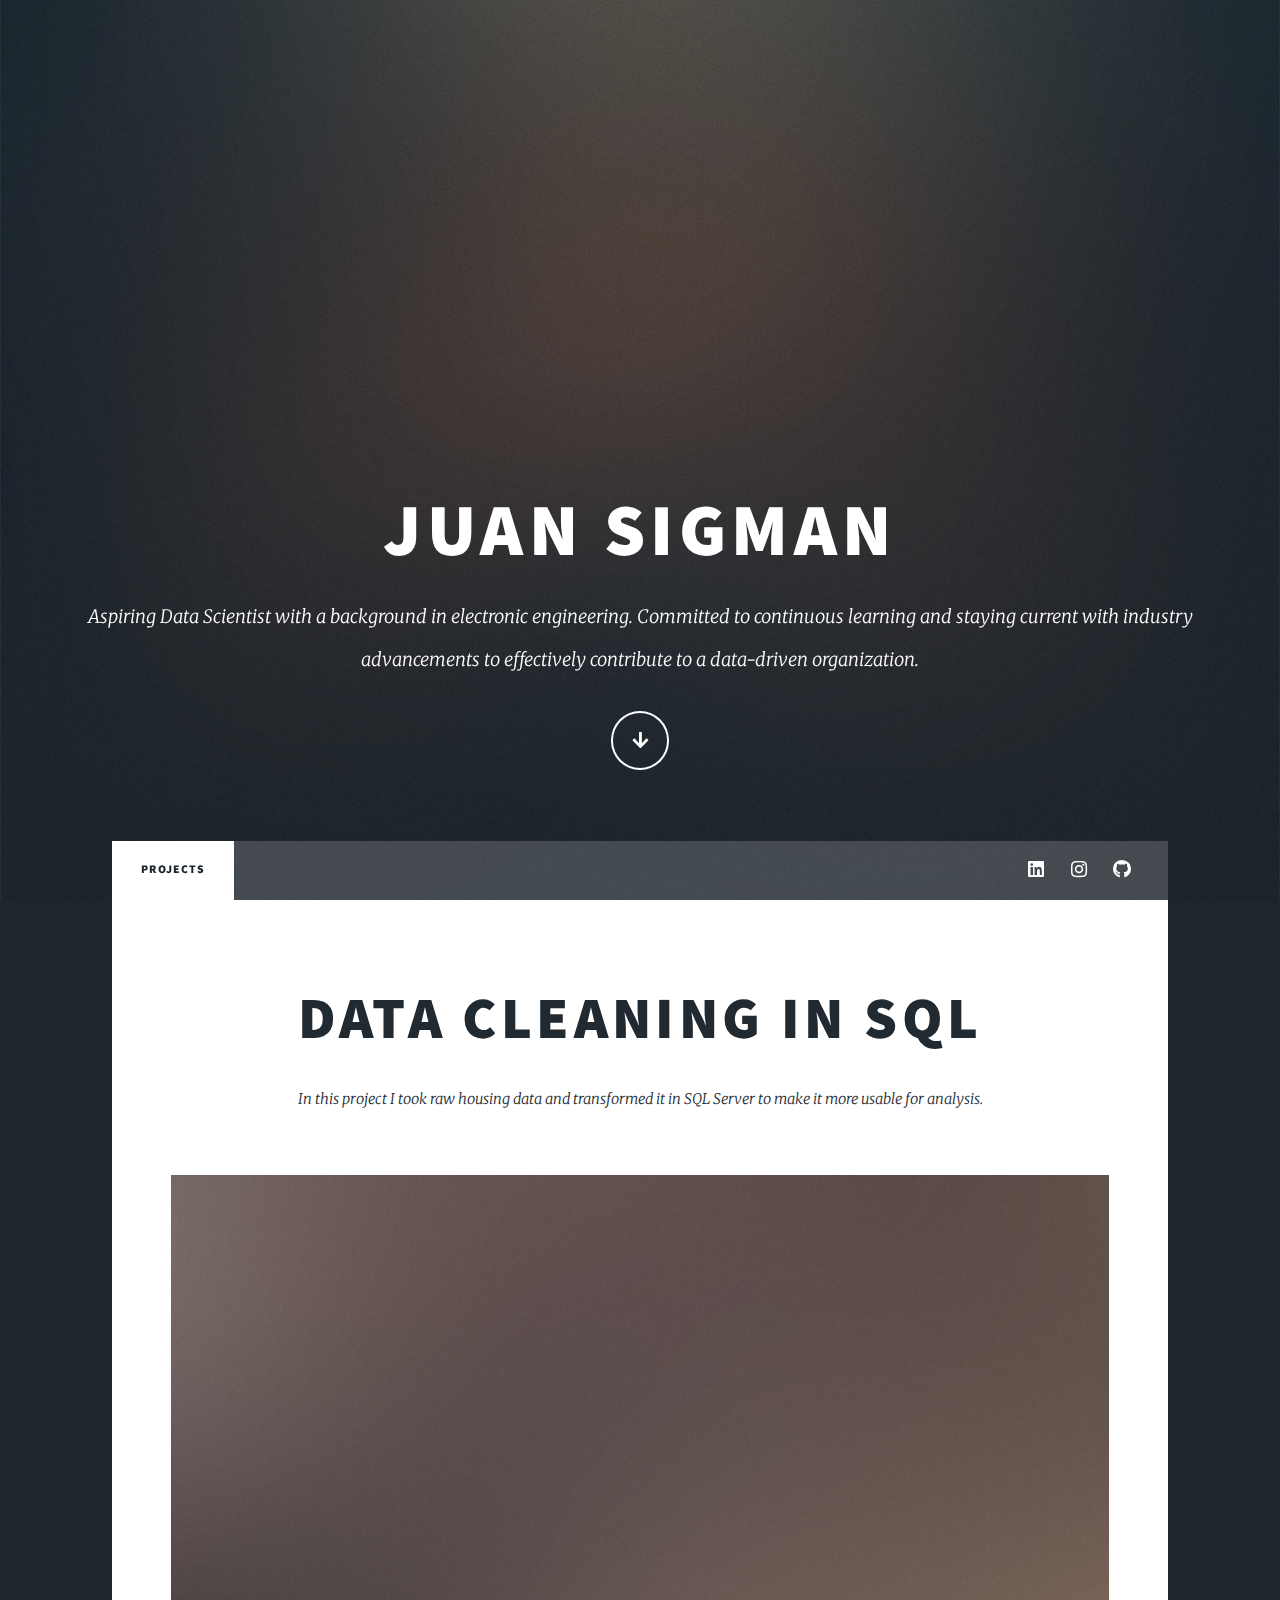
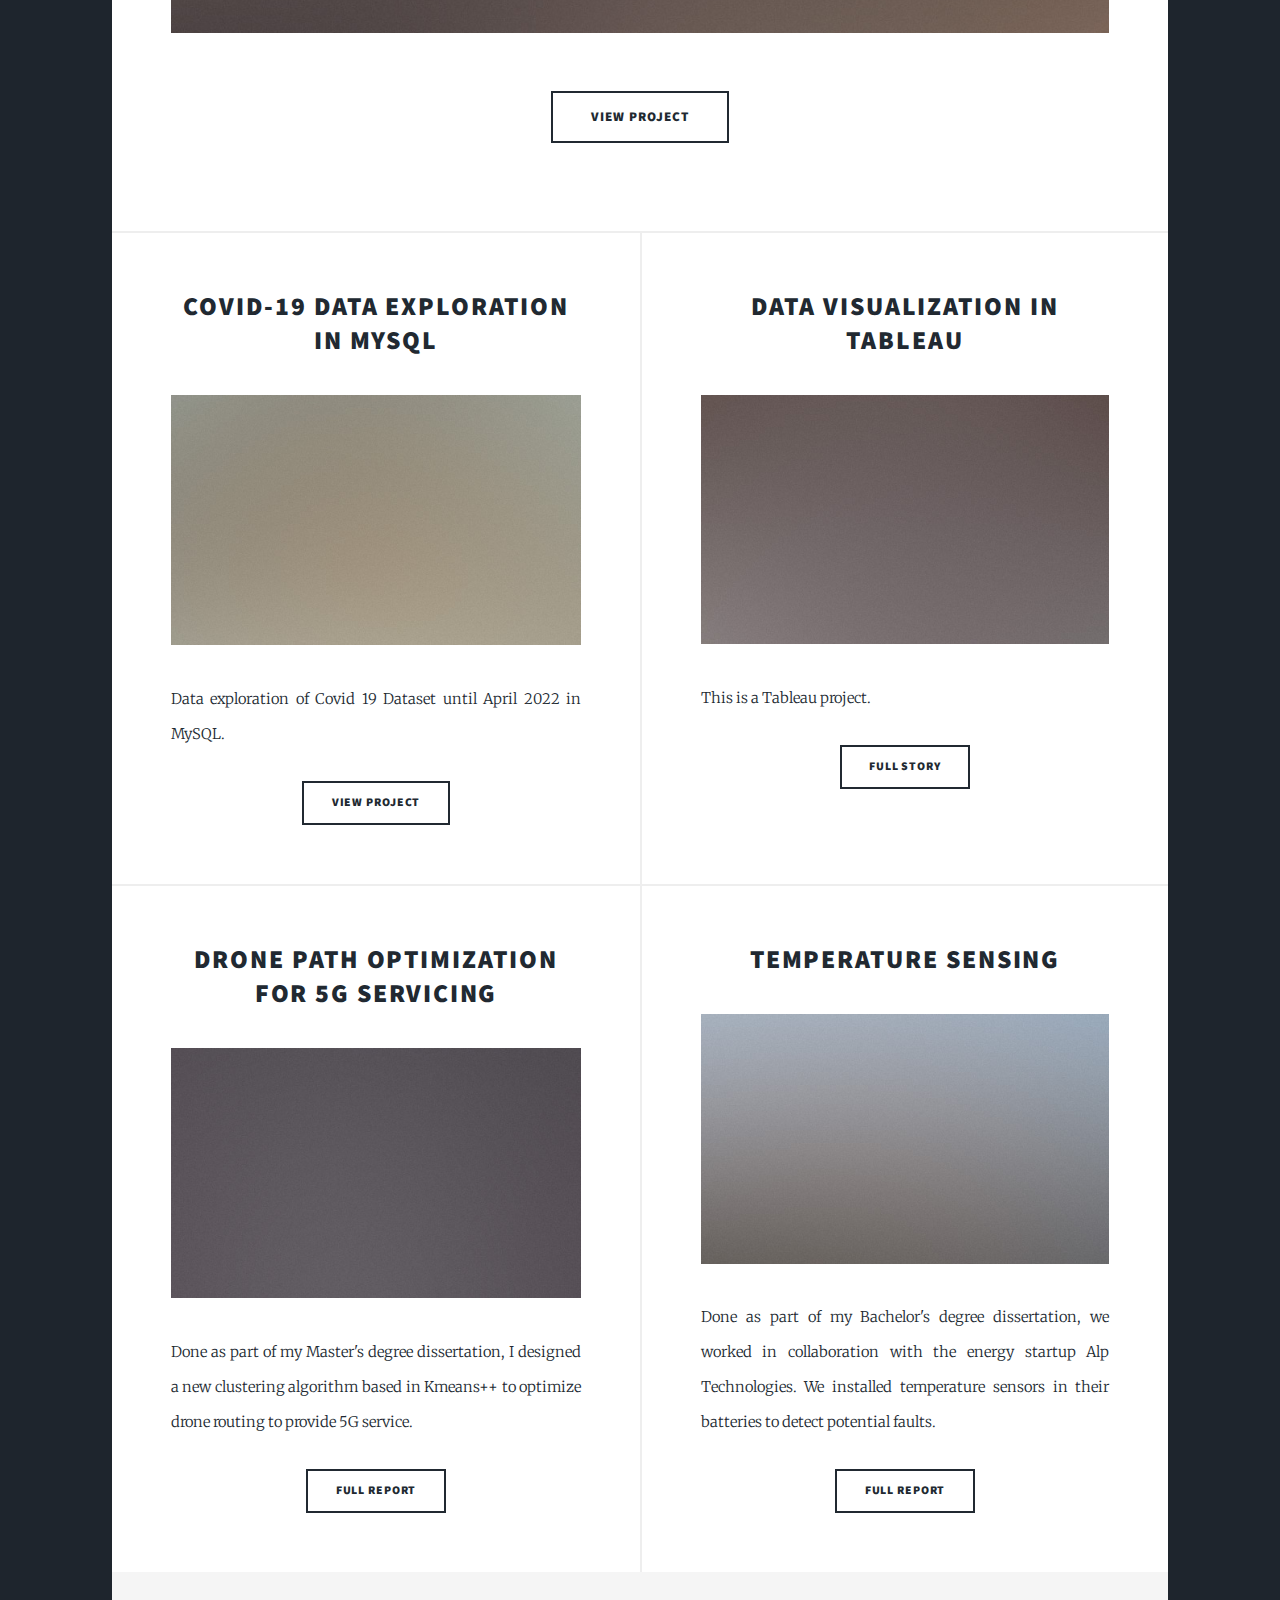
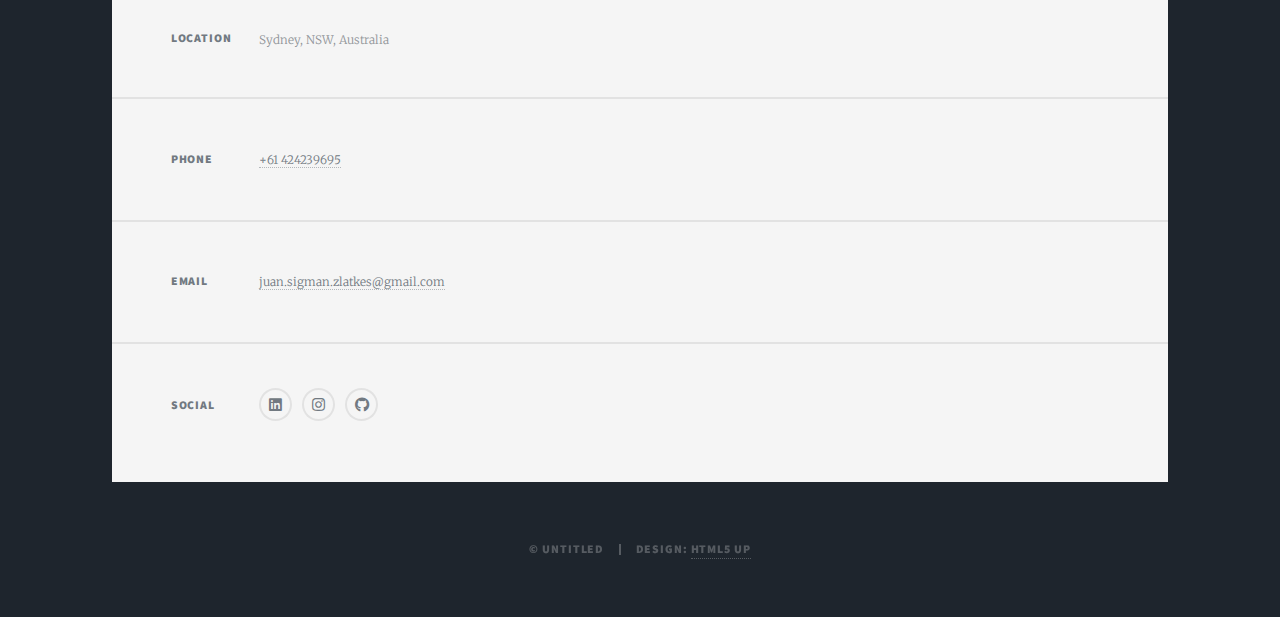
==== index.html @ 65cf32a6 "Update index.html" ====
<!DOCTYPE HTML>
<!--
	Massively by HTML5 UP
	html5up.net | @ajlkn
	Free for personal and commercial use under the CCA 3.0 license (html5up.net/license)
-->
<html>
	<head>
		<title>Juan Sigman</title>
		<meta charset="utf-8" />
		<meta name="viewport" content="width=device-width, initial-scale=1, user-scalable=no" />
		<link rel="stylesheet" href="assets/css/main.css" />
		<noscript><link rel="stylesheet" href="assets/css/noscript.css" /></noscript>
	</head>
	<body class="is-preload">

		<!-- Wrapper -->
			<div id="wrapper" class="fade-in">

				<!-- Intro -->
					<div id="intro">
						<h1>Juan Sigman</h1>
						<p>Aspiring Data Scientist with a background in electronic engineering. 
							Committed to continuous learning and staying current with industry advancements to 
							effectively contribute to a data-driven organization.</p>
						<ul class="actions">
							<li><a href="#header" class="button icon solid solo fa-arrow-down scrolly">Continue</a></li>
						</ul>
					</div>

				<!-- Header -->
					<header id="header">
						<a href="index.html" class="logo">Juan Sigman</a>
					</header>

				<!-- Nav -->
					<nav id="nav">
						<ul class="links">
							<li class="active"><a href="index.html">Projects</a></li>
							<!--
							<li><a href="generic.html">About me</a></li>
							<li><a href="elements.html">Elements Reference</a></li>
							-->
							
						</ul>
						<ul class="icons">
							<li><a href="www.linkedin.com/in/juan-sigman-zlatkes-ab9597206" target=”_blank” class="icon brands fa-linkedin"><span class="label">LinkedIn</span></a></li>
							<li><a href="#" target=”_blank” class="icon brands fa-instagram"><span class="label">Instagram</span></a></li>
							<li><a href="https://github.com/DrJuanchi" target=”_blank” class="icon brands fa-github"><span class="label">GitHub</span></a></li>
						</ul>
					</nav>

				<!-- Main -->
					<div id="main">

						<!-- Featured Post -->
							<article class="post featured">
								<header class="major">
									<h2><a href="#">DATA CLEANING IN SQL</a></h2>
									<p>In this project I took raw housing data and transformed it
										in SQL Server to make it more usable for analysis.</p>
								</header>
								<a href="#" class="image main"><img src="images/pic01.jpg" alt="" /></a>
								<ul class="actions special">
									<li><a href="#" target=”_blank” class="button large">View Project</a></li>
								</ul>
							</article>

						<!-- Posts -->
							<section class="posts">
								<article>
									<header>
										<h2><a href="#">COVID-19 DATA EXPLORATION IN MYSQL</a></h2>
									</header>
									<a href="" class="image fit"><img src="images/pic02.jpg" alt="" /></a>
									<p>Data exploration of Covid 19 Dataset until April 2022 in MySQL.</p>
									<ul class="actions special">
										<li><a href="https://github.com/DrJuanchi/CovidExploration" target=”_blank” class="button">View Project</a></li>
									</ul>
								</article>
								<article>
									<header>
										<h2><a href="#">DATA VISUALIZATION IN TABLEAU</a></h2>
									</header>
									<a href="#" class="image fit"><img src="images/pic03.jpg" alt="" /></a>
									<p>This is a Tableau project.</p>
									<ul class="actions special">
										<li><a href="#" target=”_blank” class="button">Full Story</a></li>
									</ul>
								</article>
								<article>
									<header>
										<h2><a href="#">Drone path optimization for 5G servicing</a></h2>
									</header>
									<a href="#" class="image fit"><img src="images/pic04.jpg" alt="" /></a>
									<p>Done as part of my Master's degree dissertation, I designed a new clustering algorithm based in Kmeans++ to optimize drone routing to provide 5G service.</p>
									<ul class="actions special">
										<li><a href="images/7CCE4EEP_1903592_FinalReport.pdf" target=”_blank” class="button">Full Report</a></li>
									</ul>
								</article>
								<article>
									<header>
										<h2><a href="#">Temperature sensing<br /></a></h2>
									</header>
									<a href="#" class="image fit"><img src="images/pic05.jpg" alt="" /></a>
									<p>Done as part of my Bachelor's degree dissertation, we worked in collaboration with the energy startup Alp Technologies. We installed temperature sensors in their batteries to detect potential faults.</p>
									<ul class="actions special">
										<li><a href="images/6CCE3EGP_Technical_Report.pdf" target=”_blank” class="button">Full Report</a></li>
									</ul>
								</article>
					</div>

				<!-- Footer -->
					<footer id="footer">
						<section class="split contact">
							<section class="alt">
								<h3>Location</h3>
								<p>Sydney, NSW, Australia</p>
							</section>
							<section>
								<h3>Phone</h3>
								<p><a href="#">+61 424239695</a></p>
							</section>
							<section>
								<h3>Email</h3>
								<p><a href="#">juan.sigman.zlatkes@gmail.com</a></p>
							</section>
							<section>
								<h3>Social</h3>
								<ul class="icons alt">
									<li><a href="www.linkedin.com/in/juan-sigman-zlatkes-ab9597206" target=”_blank” class="icon brands alt fa-linkedin"><span class="label">LinkedIn</span></a></li>
									<li><a href="#" target=”_blank” class="icon brands alt fa-instagram"><span class="label">Instagram</span></a></li>
									<li><a href="https://github.com/DrJuanchi" target=”_blank” class="icon brands alt fa-github"><span class="label">GitHub</span></a></li>
								</ul>
							</section>
						</section>
					</footer>

				<!-- Copyright -->
					<div id="copyright">
						<ul><li>&copy; Untitled</li><li>Design: <a href="https://html5up.net">HTML5 UP</a></li></ul>
					</div>

			</div>

		<!-- Scripts -->
			<script src="assets/js/jquery.min.js"></script>
			<script src="assets/js/jquery.scrollex.min.js"></script>
			<script src="assets/js/jquery.scrolly.min.js"></script>
			<script src="assets/js/browser.min.js"></script>
			<script src="assets/js/breakpoints.min.js"></script>
			<script src="assets/js/util.js"></script>
			<script src="assets/js/main.js"></script>

	</body>
</html>
---- assets/css/main.css ----
@import url(fontawesome-all.min.css);
@import url("https://fonts.googleapis.com/css?family=Merriweather:300,700,300italic,700italic|Source+Sans+Pro:900");

/*
	Massively by HTML5 UP
	html5up.net | @ajlkn
	Free for personal and commercial use under the CCA 3.0 license (html5up.net/license)
*/

html, body, div, span, applet, object,
iframe, h1, h2, h3, h4, h5, h6, p, blockquote,
pre, a, abbr, acronym, address, big, cite,
code, del, dfn, em, img, ins, kbd, q, s, samp,
small, strike, strong, sub, sup, tt, var, b,
u, i, center, dl, dt, dd, ol, ul, li, fieldset,
form, label, legend, table, caption, tbody,
tfoot, thead, tr, th, td, article, aside,
canvas, details, embed, figure, figcaption,
footer, header, hgroup, menu, nav, output, ruby,
section, summary, time, mark, audio, video {
	margin: 0;
	padding: 0;
	border: 0;
	font-size: 100%;
	font: inherit;
	vertical-align: baseline;}

article, aside, details, figcaption, figure,
footer, header, hgroup, menu, nav, section {
	display: block;}

body {
	line-height: 1;
}

ol, ul {
	list-style: none;
}

blockquote, q {
	quotes: none;
}

	blockquote:before, blockquote:after, q:before, q:after {
		content: '';
		content: none;
	}

table {
	border-collapse: collapse;
	border-spacing: 0;
}

body {
	-webkit-text-size-adjust: none;
}

mark {
	background-color: transparent;
	color: inherit;
}

input::-moz-focus-inner {
	border: 0;
	padding: 0;
}

input, select, textarea {
	-moz-appearance: none;
	-webkit-appearance: none;
	-ms-appearance: none;
	appearance: none;
}

/* Basic */

	@-ms-viewport {
		width: device-width;
	}

	body {
		-ms-overflow-style: scrollbar;
	}

	@media screen and (max-width: 480px) {

		html, body {
			min-width: 320px;
		}

	}

	html {
		box-sizing: border-box;
	}

	*, *:before, *:after {
		box-sizing: inherit;
	}

	body {
		background-color: #1e252d;
	}

		body.is-preload *, body.is-preload *:before, body.is-preload *:after {
			-moz-animation: none !important;
			-webkit-animation: none !important;
			-ms-animation: none !important;
			animation: none !important;
			-moz-transition: none !important;
			-webkit-transition: none !important;
			-ms-transition: none !important;
			transition: none !important;
		}

/* Type */

	html {
		font-size: 16pt;
	}

		@media screen and (max-width: 1680px) {

			html {
				font-size: 12pt;
			}

		}

		@media screen and (max-width: 1280px) {

			html {
				font-size: 11pt;
			}

		}

		@media screen and (max-width: 360px) {

			html {
				font-size: 10pt;
			}

		}

	body {
		color: #212931;
	}

	body, input, select, textarea {
		font-family: "Merriweather", Georgia, serif;
		font-weight: 300;
		font-size: 1rem;
		line-height: 2.375;
	}

	a {
		-moz-transition: color 0.2s ease-in-out, background-color 0.2s ease-in-out, border-color 0.2s ease-in-out, box-shadow 0.2s ease-in-out;
		-webkit-transition: color 0.2s ease-in-out, background-color 0.2s ease-in-out, border-color 0.2s ease-in-out, box-shadow 0.2s ease-in-out;
		-ms-transition: color 0.2s ease-in-out, background-color 0.2s ease-in-out, border-color 0.2s ease-in-out, box-shadow 0.2s ease-in-out;
		transition: color 0.2s ease-in-out, background-color 0.2s ease-in-out, border-color 0.2s ease-in-out, box-shadow 0.2s ease-in-out;
		border-bottom: dotted 1px;
		text-decoration: none;
	}

		a:hover {
			border-bottom-color: transparent;
		}

	strong, b {
		font-weight: 600;
	}

	em, i {
		font-style: italic;
	}

	p {
		text-align: justify;
		margin: 0 0 2rem 0;
	}

	h1, h2, h3, h4, h5, h6 {
		font-family: "Source Sans Pro", Helvetica, sans-serif;
		font-weight: 900;
		line-height: 1.5;
		letter-spacing: 0.075em;
		text-transform: uppercase;
		margin: 0 0 1rem 0;
	}

		h1 a, h2 a, h3 a, h4 a, h5 a, h6 a {
			border-bottom: 0;
			color: inherit;
			text-decoration: none;
		}

	h1 {
		font-size: 4rem;
		line-height: 1.1;
		margin: 0 0 2rem 0;
	}

	h2 {
		font-size: 1.75rem;
		line-height: 1.3;
		margin: 0 0 1.5rem 0;
	}

	h3 {
		font-size: 1.25rem;
		margin: 0 0 1.5rem 0;
	}

	h4 {
		font-size: 1rem;
	}

	h5 {
		font-size: 0.9rem;
	}

	h6 {
		font-size: 0.8rem;
	}

	sub {
		font-size: 0.8rem;
		position: relative;
		top: 0.5rem;
	}

	sup {
		font-size: 0.8rem;
		position: relative;
		top: -0.5rem;
	}

	blockquote {
		border-left: solid 4px;
		font-style: italic;
		margin: 0 0 2rem 0;
		padding: 0.5rem 0 0.5rem 2rem;
	}

	code {
		border: solid 2px;
		font-family: "Courier New", monospace;
		font-size: 0.9rem;
		margin: 0 0.25rem;
		padding: 0.25rem 0.65rem;
	}

	pre {
		-webkit-overflow-scrolling: touch;
		font-family: "Courier New", monospace;
		font-size: 0.9rem;
		margin: 0 0 2rem 0;
	}

		pre code {
			display: block;
			line-height: 1.75;
			padding: 1rem 1.5rem;
			overflow-x: auto;
		}

	hr {
		border: 0;
		border-bottom: solid 2px;
		margin: 3rem 0;
	}

		hr.major {
			margin: 5rem 0;
		}

	.align-left {
		text-align: left;
	}

	.align-center {
		text-align: center;
	}

	.align-right {
		text-align: right;
	}

	input, select, textarea {
		color: #212931;
	}

	a {
		color: #212931;
		border-bottom-color: rgba(33, 41, 49, 0.5);
	}

		a:hover {
			border-bottom-color: transparent;
			color: #18bfef !important;
		}

	strong, b {
		color: #212931;
	}

	h1, h2, h3, h4, h5, h6 {
		color: #212931;
	}

	blockquote {
		border-left-color: #eeeeee;
	}

	code {
		background: rgba(220, 220, 220, 0.25);
		border-color: #eeeeee;
	}

	hr {
		border-bottom-color: #eeeeee;
	}

/* Row */

	.row {
		display: flex;
		flex-wrap: wrap;
		box-sizing: border-box;
		align-items: stretch;
	}

		.row > * {
			box-sizing: border-box;
		}

		.row.gtr-uniform > * > :last-child {
			margin-bottom: 0;
		}

		.row.aln-left {
			justify-content: flex-start;
		}

		.row.aln-center {
			justify-content: center;
		}

		.row.aln-right {
			justify-content: flex-end;
		}

		.row.aln-top {
			align-items: flex-start;
		}

		.row.aln-middle {
			align-items: center;
		}

		.row.aln-bottom {
			align-items: flex-end;
		}

		.row > .imp {
			order: -1;
		}

		.row > .col-1 {
			width: 8.33333%;
		}

		.row > .off-1 {
			margin-left: 8.33333%;
		}

		.row > .col-2 {
			width: 16.66667%;
		}

		.row > .off-2 {
			margin-left: 16.66667%;
		}

		.row > .col-3 {
			width: 25%;
		}

		.row > .off-3 {
			margin-left: 25%;
		}

		.row > .col-4 {
			width: 33.33333%;
		}

		.row > .off-4 {
			margin-left: 33.33333%;
		}

		.row > .col-5 {
			width: 41.66667%;
		}

		.row > .off-5 {
			margin-left: 41.66667%;
		}

		.row > .col-6 {
			width: 50%;
		}

		.row > .off-6 {
			margin-left: 50%;
		}

		.row > .col-7 {
			width: 58.33333%;
		}

		.row > .off-7 {
			margin-left: 58.33333%;
		}

		.row > .col-8 {
			width: 66.66667%;
		}

		.row > .off-8 {
			margin-left: 66.66667%;
		}

		.row > .col-9 {
			width: 75%;
		}

		.row > .off-9 {
			margin-left: 75%;
		}

		.row > .col-10 {
			width: 83.33333%;
		}

		.row > .off-10 {
			margin-left: 83.33333%;
		}

		.row > .col-11 {
			width: 91.66667%;
		}

		.row > .off-11 {
			margin-left: 91.66667%;
		}

		.row > .col-12 {
			width: 100%;
		}

		.row > .off-12 {
			margin-left: 100%;
		}

		.row.gtr-0 {
			margin-top: 0;
			margin-left: 0rem;
		}

			.row.gtr-0 > * {
				padding: 0 0 0 0rem;
			}

			.row.gtr-0.gtr-uniform {
				margin-top: 0rem;
			}

				.row.gtr-0.gtr-uniform > * {
					padding-top: 0rem;
				}

		.row.gtr-25 {
			margin-top: 0;
			margin-left: -0.375rem;
		}

			.row.gtr-25 > * {
				padding: 0 0 0 0.375rem;
			}

			.row.gtr-25.gtr-uniform {
				margin-top: -0.375rem;
			}

				.row.gtr-25.gtr-uniform > * {
					padding-top: 0.375rem;
				}

		.row.gtr-50 {
			margin-top: 0;
			margin-left: -0.75rem;
		}

			.row.gtr-50 > * {
				padding: 0 0 0 0.75rem;
			}

			.row.gtr-50.gtr-uniform {
				margin-top: -0.75rem;
			}

				.row.gtr-50.gtr-uniform > * {
					padding-top: 0.75rem;
				}

		.row {
			margin-top: 0;
			margin-left: -1.5rem;
		}

			.row > * {
				padding: 0 0 0 1.5rem;
			}

			.row.gtr-uniform {
				margin-top: -1.5rem;
			}

				.row.gtr-uniform > * {
					padding-top: 1.5rem;
				}

		.row.gtr-150 {
			margin-top: 0;
			margin-left: -2.25rem;
		}

			.row.gtr-150 > * {
				padding: 0 0 0 2.25rem;
			}

			.row.gtr-150.gtr-uniform {
				margin-top: -2.25rem;
			}

				.row.gtr-150.gtr-uniform > * {
					padding-top: 2.25rem;
				}

		.row.gtr-200 {
			margin-top: 0;
			margin-left: -3rem;
		}

			.row.gtr-200 > * {
				padding: 0 0 0 3rem;
			}

			.row.gtr-200.gtr-uniform {
				margin-top: -3rem;
			}

				.row.gtr-200.gtr-uniform > * {
					padding-top: 3rem;
				}

		@media screen and (max-width: 1680px) {

			.row {
				display: flex;
				flex-wrap: wrap;
				box-sizing: border-box;
				align-items: stretch;
			}

				.row > * {
					box-sizing: border-box;
				}

				.row.gtr-uniform > * > :last-child {
					margin-bottom: 0;
				}

				.row.aln-left {
					justify-content: flex-start;
				}

				.row.aln-center {
					justify-content: center;
				}

				.row.aln-right {
					justify-content: flex-end;
				}

				.row.aln-top {
					align-items: flex-start;
				}

				.row.aln-middle {
					align-items: center;
				}

				.row.aln-bottom {
					align-items: flex-end;
				}

				.row > .imp-xlarge {
					order: -1;
				}

				.row > .col-1-xlarge {
					width: 8.33333%;
				}

				.row > .off-1-xlarge {
					margin-left: 8.33333%;
				}

				.row > .col-2-xlarge {
					width: 16.66667%;
				}

				.row > .off-2-xlarge {
					margin-left: 16.66667%;
				}

				.row > .col-3-xlarge {
					width: 25%;
				}

				.row > .off-3-xlarge {
					margin-left: 25%;
				}

				.row > .col-4-xlarge {
					width: 33.33333%;
				}

				.row > .off-4-xlarge {
					margin-left: 33.33333%;
				}

				.row > .col-5-xlarge {
					width: 41.66667%;
				}

				.row > .off-5-xlarge {
					margin-left: 41.66667%;
				}

				.row > .col-6-xlarge {
					width: 50%;
				}

				.row > .off-6-xlarge {
					margin-left: 50%;
				}

				.row > .col-7-xlarge {
					width: 58.33333%;
				}

				.row > .off-7-xlarge {
					margin-left: 58.33333%;
				}

				.row > .col-8-xlarge {
					width: 66.66667%;
				}

				.row > .off-8-xlarge {
					margin-left: 66.66667%;
				}

				.row > .col-9-xlarge {
					width: 75%;
				}

				.row > .off-9-xlarge {
					margin-left: 75%;
				}

				.row > .col-10-xlarge {
					width: 83.33333%;
				}

				.row > .off-10-xlarge {
					margin-left: 83.33333%;
				}

				.row > .col-11-xlarge {
					width: 91.66667%;
				}

				.row > .off-11-xlarge {
					margin-left: 91.66667%;
				}

				.row > .col-12-xlarge {
					width: 100%;
				}

				.row > .off-12-xlarge {
					margin-left: 100%;
				}

				.row.gtr-0 {
					margin-top: 0;
					margin-left: 0rem;
				}

					.row.gtr-0 > * {
						padding: 0 0 0 0rem;
					}

					.row.gtr-0.gtr-uniform {
						margin-top: 0rem;
					}

						.row.gtr-0.gtr-uniform > * {
							padding-top: 0rem;
						}

				.row.gtr-25 {
					margin-top: 0;
					margin-left: -0.375rem;
				}

					.row.gtr-25 > * {
						padding: 0 0 0 0.375rem;
					}

					.row.gtr-25.gtr-uniform {
						margin-top: -0.375rem;
					}

						.row.gtr-25.gtr-uniform > * {
							padding-top: 0.375rem;
						}

				.row.gtr-50 {
					margin-top: 0;
					margin-left: -0.75rem;
				}

					.row.gtr-50 > * {
						padding: 0 0 0 0.75rem;
					}

					.row.gtr-50.gtr-uniform {
						margin-top: -0.75rem;
					}

						.row.gtr-50.gtr-uniform > * {
							padding-top: 0.75rem;
						}

				.row {
					margin-top: 0;
					margin-left: -1.5rem;
				}

					.row > * {
						padding: 0 0 0 1.5rem;
					}

					.row.gtr-uniform {
						margin-top: -1.5rem;
					}

						.row.gtr-uniform > * {
							padding-top: 1.5rem;
						}

				.row.gtr-150 {
					margin-top: 0;
					margin-left: -2.25rem;
				}

					.row.gtr-150 > * {
						padding: 0 0 0 2.25rem;
					}

					.row.gtr-150.gtr-uniform {
						margin-top: -2.25rem;
					}

						.row.gtr-150.gtr-uniform > * {
							padding-top: 2.25rem;
						}

				.row.gtr-200 {
					margin-top: 0;
					margin-left: -3rem;
				}

					.row.gtr-200 > * {
						padding: 0 0 0 3rem;
					}

					.row.gtr-200.gtr-uniform {
						margin-top: -3rem;
					}

						.row.gtr-200.gtr-uniform > * {
							padding-top: 3rem;
						}

		}

		@media screen and (max-width: 1280px) {

			.row {
				display: flex;
				flex-wrap: wrap;
				box-sizing: border-box;
				align-items: stretch;
			}

				.row > * {
					box-sizing: border-box;
				}

				.row.gtr-uniform > * > :last-child {
					margin-bottom: 0;
				}

				.row.aln-left {
					justify-content: flex-start;
				}

				.row.aln-center {
					justify-content: center;
				}

				.row.aln-right {
					justify-content: flex-end;
				}

				.row.aln-top {
					align-items: flex-start;
				}

				.row.aln-middle {
					align-items: center;
				}

				.row.aln-bottom {
					align-items: flex-end;
				}

				.row > .imp-large {
					order: -1;
				}

				.row > .col-1-large {
					width: 8.33333%;
				}

				.row > .off-1-large {
					margin-left: 8.33333%;
				}

				.row > .col-2-large {
					width: 16.66667%;
				}

				.row > .off-2-large {
					margin-left: 16.66667%;
				}

				.row > .col-3-large {
					width: 25%;
				}

				.row > .off-3-large {
					margin-left: 25%;
				}

				.row > .col-4-large {
					width: 33.33333%;
				}

				.row > .off-4-large {
					margin-left: 33.33333%;
				}

				.row > .col-5-large {
					width: 41.66667%;
				}

				.row > .off-5-large {
					margin-left: 41.66667%;
				}

				.row > .col-6-large {
					width: 50%;
				}

				.row > .off-6-large {
					margin-left: 50%;
				}

				.row > .col-7-large {
					width: 58.33333%;
				}

				.row > .off-7-large {
					margin-left: 58.33333%;
				}

				.row > .col-8-large {
					width: 66.66667%;
				}

				.row > .off-8-large {
					margin-left: 66.66667%;
				}

				.row > .col-9-large {
					width: 75%;
				}

				.row > .off-9-large {
					margin-left: 75%;
				}

				.row > .col-10-large {
					width: 83.33333%;
				}

				.row > .off-10-large {
					margin-left: 83.33333%;
				}

				.row > .col-11-large {
					width: 91.66667%;
				}

				.row > .off-11-large {
					margin-left: 91.66667%;
				}

				.row > .col-12-large {
					width: 100%;
				}

				.row > .off-12-large {
					margin-left: 100%;
				}

				.row.gtr-0 {
					margin-top: 0;
					margin-left: 0rem;
				}

					.row.gtr-0 > * {
						padding: 0 0 0 0rem;
					}

					.row.gtr-0.gtr-uniform {
						margin-top: 0rem;
					}

						.row.gtr-0.gtr-uniform > * {
							padding-top: 0rem;
						}

				.row.gtr-25 {
					margin-top: 0;
					margin-left: -0.375rem;
				}

					.row.gtr-25 > * {
						padding: 0 0 0 0.375rem;
					}

					.row.gtr-25.gtr-uniform {
						margin-top: -0.375rem;
					}

						.row.gtr-25.gtr-uniform > * {
							padding-top: 0.375rem;
						}

				.row.gtr-50 {
					margin-top: 0;
					margin-left: -0.75rem;
				}

					.row.gtr-50 > * {
						padding: 0 0 0 0.75rem;
					}

					.row.gtr-50.gtr-uniform {
						margin-top: -0.75rem;
					}

						.row.gtr-50.gtr-uniform > * {
							padding-top: 0.75rem;
						}

				.row {
					margin-top: 0;
					margin-left: -1.5rem;
				}

					.row > * {
						padding: 0 0 0 1.5rem;
					}

					.row.gtr-uniform {
						margin-top: -1.5rem;
					}

						.row.gtr-uniform > * {
							padding-top: 1.5rem;
						}

				.row.gtr-150 {
					margin-top: 0;
					margin-left: -2.25rem;
				}

					.row.gtr-150 > * {
						padding: 0 0 0 2.25rem;
					}

					.row.gtr-150.gtr-uniform {
						margin-top: -2.25rem;
					}

						.row.gtr-150.gtr-uniform > * {
							padding-top: 2.25rem;
						}

				.row.gtr-200 {
					margin-top: 0;
					margin-left: -3rem;
				}

					.row.gtr-200 > * {
						padding: 0 0 0 3rem;
					}

					.row.gtr-200.gtr-uniform {
						margin-top: -3rem;
					}

						.row.gtr-200.gtr-uniform > * {
							padding-top: 3rem;
						}

		}

		@media screen and (max-width: 980px) {

			.row {
				display: flex;
				flex-wrap: wrap;
				box-sizing: border-box;
				align-items: stretch;
			}

				.row > * {
					box-sizing: border-box;
				}

				.row.gtr-uniform > * > :last-child {
					margin-bottom: 0;
				}

				.row.aln-left {
					justify-content: flex-start;
				}

				.row.aln-center {
					justify-content: center;
				}

				.row.aln-right {
					justify-content: flex-end;
				}

				.row.aln-top {
					align-items: flex-start;
				}

				.row.aln-middle {
					align-items: center;
				}

				.row.aln-bottom {
					align-items: flex-end;
				}

				.row > .imp-medium {
					order: -1;
				}

				.row > .col-1-medium {
					width: 8.33333%;
				}

				.row > .off-1-medium {
					margin-left: 8.33333%;
				}

				.row > .col-2-medium {
					width: 16.66667%;
				}

				.row > .off-2-medium {
					margin-left: 16.66667%;
				}

				.row > .col-3-medium {
					width: 25%;
				}

				.row > .off-3-medium {
					margin-left: 25%;
				}

				.row > .col-4-medium {
					width: 33.33333%;
				}

				.row > .off-4-medium {
					margin-left: 33.33333%;
				}

				.row > .col-5-medium {
					width: 41.66667%;
				}

				.row > .off-5-medium {
					margin-left: 41.66667%;
				}

				.row > .col-6-medium {
					width: 50%;
				}

				.row > .off-6-medium {
					margin-left: 50%;
				}

				.row > .col-7-medium {
					width: 58.33333%;
				}

				.row > .off-7-medium {
					margin-left: 58.33333%;
				}

				.row > .col-8-medium {
					width: 66.66667%;
				}

				.row > .off-8-medium {
					margin-left: 66.66667%;
				}

				.row > .col-9-medium {
					width: 75%;
				}

				.row > .off-9-medium {
					margin-left: 75%;
				}

				.row > .col-10-medium {
					width: 83.33333%;
				}

				.row > .off-10-medium {
					margin-left: 83.33333%;
				}

				.row > .col-11-medium {
					width: 91.66667%;
				}

				.row > .off-11-medium {
					margin-left: 91.66667%;
				}

				.row > .col-12-medium {
					width: 100%;
				}

				.row > .off-12-medium {
					margin-left: 100%;
				}

				.row.gtr-0 {
					margin-top: 0;
					margin-left: 0rem;
				}

					.row.gtr-0 > * {
						padding: 0 0 0 0rem;
					}

					.row.gtr-0.gtr-uniform {
						margin-top: 0rem;
					}

						.row.gtr-0.gtr-uniform > * {
							padding-top: 0rem;
						}

				.row.gtr-25 {
					margin-top: 0;
					margin-left: -0.375rem;
				}

					.row.gtr-25 > * {
						padding: 0 0 0 0.375rem;
					}

					.row.gtr-25.gtr-uniform {
						margin-top: -0.375rem;
					}

						.row.gtr-25.gtr-uniform > * {
							padding-top: 0.375rem;
						}

				.row.gtr-50 {
					margin-top: 0;
					margin-left: -0.75rem;
				}

					.row.gtr-50 > * {
						padding: 0 0 0 0.75rem;
					}

					.row.gtr-50.gtr-uniform {
						margin-top: -0.75rem;
					}

						.row.gtr-50.gtr-uniform > * {
							padding-top: 0.75rem;
						}

				.row {
					margin-top: 0;
					margin-left: -1.5rem;
				}

					.row > * {
						padding: 0 0 0 1.5rem;
					}

					.row.gtr-uniform {
						margin-top: -1.5rem;
					}

						.row.gtr-uniform > * {
							padding-top: 1.5rem;
						}

				.row.gtr-150 {
					margin-top: 0;
					margin-left: -2.25rem;
				}

					.row.gtr-150 > * {
						padding: 0 0 0 2.25rem;
					}

					.row.gtr-150.gtr-uniform {
						margin-top: -2.25rem;
					}

						.row.gtr-150.gtr-uniform > * {
							padding-top: 2.25rem;
						}

				.row.gtr-200 {
					margin-top: 0;
					margin-left: -3rem;
				}

					.row.gtr-200 > * {
						padding: 0 0 0 3rem;
					}

					.row.gtr-200.gtr-uniform {
						margin-top: -3rem;
					}

						.row.gtr-200.gtr-uniform > * {
							padding-top: 3rem;
						}

		}

		@media screen and (max-width: 736px) {

			.row {
				display: flex;
				flex-wrap: wrap;
				box-sizing: border-box;
				align-items: stretch;
			}

				.row > * {
					box-sizing: border-box;
				}

				.row.gtr-uniform > * > :last-child {
					margin-bottom: 0;
				}

				.row.aln-left {
					justify-content: flex-start;
				}

				.row.aln-center {
					justify-content: center;
				}

				.row.aln-right {
					justify-content: flex-end;
				}

				.row.aln-top {
					align-items: flex-start;
				}

				.row.aln-middle {
					align-items: center;
				}

				.row.aln-bottom {
					align-items: flex-end;
				}

				.row > .imp-small {
					order: -1;
				}

				.row > .col-1-small {
					width: 8.33333%;
				}

				.row > .off-1-small {
					margin-left: 8.33333%;
				}

				.row > .col-2-small {
					width: 16.66667%;
				}

				.row > .off-2-small {
					margin-left: 16.66667%;
				}

				.row > .col-3-small {
					width: 25%;
				}

				.row > .off-3-small {
					margin-left: 25%;
				}

				.row > .col-4-small {
					width: 33.33333%;
				}

				.row > .off-4-small {
					margin-left: 33.33333%;
				}

				.row > .col-5-small {
					width: 41.66667%;
				}

				.row > .off-5-small {
					margin-left: 41.66667%;
				}

				.row > .col-6-small {
					width: 50%;
				}

				.row > .off-6-small {
					margin-left: 50%;
				}

				.row > .col-7-small {
					width: 58.33333%;
				}

				.row > .off-7-small {
					margin-left: 58.33333%;
				}

				.row > .col-8-small {
					width: 66.66667%;
				}

				.row > .off-8-small {
					margin-left: 66.66667%;
				}

				.row > .col-9-small {
					width: 75%;
				}

				.row > .off-9-small {
					margin-left: 75%;
				}

				.row > .col-10-small {
					width: 83.33333%;
				}

				.row > .off-10-small {
					margin-left: 83.33333%;
				}

				.row > .col-11-small {
					width: 91.66667%;
				}

				.row > .off-11-small {
					margin-left: 91.66667%;
				}

				.row > .col-12-small {
					width: 100%;
				}

				.row > .off-12-small {
					margin-left: 100%;
				}

				.row.gtr-0 {
					margin-top: 0;
					margin-left: 0rem;
				}

					.row.gtr-0 > * {
						padding: 0 0 0 0rem;
					}

					.row.gtr-0.gtr-uniform {
						margin-top: 0rem;
					}

						.row.gtr-0.gtr-uniform > * {
							padding-top: 0rem;
						}

				.row.gtr-25 {
					margin-top: 0;
					margin-left: -0.375rem;
				}

					.row.gtr-25 > * {
						padding: 0 0 0 0.375rem;
					}

					.row.gtr-25.gtr-uniform {
						margin-top: -0.375rem;
					}

						.row.gtr-25.gtr-uniform > * {
							padding-top: 0.375rem;
						}

				.row.gtr-50 {
					margin-top: 0;
					margin-left: -0.75rem;
				}

					.row.gtr-50 > * {
						padding: 0 0 0 0.75rem;
					}

					.row.gtr-50.gtr-uniform {
						margin-top: -0.75rem;
					}

						.row.gtr-50.gtr-uniform > * {
							padding-top: 0.75rem;
						}

				.row {
					margin-top: 0;
					margin-left: -1.5rem;
				}

					.row > * {
						padding: 0 0 0 1.5rem;
					}

					.row.gtr-uniform {
						margin-top: -1.5rem;
					}

						.row.gtr-uniform > * {
							padding-top: 1.5rem;
						}

				.row.gtr-150 {
					margin-top: 0;
					margin-left: -2.25rem;
				}

					.row.gtr-150 > * {
						padding: 0 0 0 2.25rem;
					}

					.row.gtr-150.gtr-uniform {
						margin-top: -2.25rem;
					}

						.row.gtr-150.gtr-uniform > * {
							padding-top: 2.25rem;
						}

				.row.gtr-200 {
					margin-top: 0;
					margin-left: -3rem;
				}

					.row.gtr-200 > * {
						padding: 0 0 0 3rem;
					}

					.row.gtr-200.gtr-uniform {
						margin-top: -3rem;
					}

						.row.gtr-200.gtr-uniform > * {
							padding-top: 3rem;
						}

		}

		@media screen and (max-width: 480px) {

			.row {
				display: flex;
				flex-wrap: wrap;
				box-sizing: border-box;
				align-items: stretch;
			}

				.row > * {
					box-sizing: border-box;
				}

				.row.gtr-uniform > * > :last-child {
					margin-bottom: 0;
				}

				.row.aln-left {
					justify-content: flex-start;
				}

				.row.aln-center {
					justify-content: center;
				}

				.row.aln-right {
					justify-content: flex-end;
				}

				.row.aln-top {
					align-items: flex-start;
				}

				.row.aln-middle {
					align-items: center;
				}

				.row.aln-bottom {
					align-items: flex-end;
				}

				.row > .imp-xsmall {
					order: -1;
				}

				.row > .col-1-xsmall {
					width: 8.33333%;
				}

				.row > .off-1-xsmall {
					margin-left: 8.33333%;
				}

				.row > .col-2-xsmall {
					width: 16.66667%;
				}

				.row > .off-2-xsmall {
					margin-left: 16.66667%;
				}

				.row > .col-3-xsmall {
					width: 25%;
				}

				.row > .off-3-xsmall {
					margin-left: 25%;
				}

				.row > .col-4-xsmall {
					width: 33.33333%;
				}

				.row > .off-4-xsmall {
					margin-left: 33.33333%;
				}

				.row > .col-5-xsmall {
					width: 41.66667%;
				}

				.row > .off-5-xsmall {
					margin-left: 41.66667%;
				}

				.row > .col-6-xsmall {
					width: 50%;
				}

				.row > .off-6-xsmall {
					margin-left: 50%;
				}

				.row > .col-7-xsmall {
					width: 58.33333%;
				}

				.row > .off-7-xsmall {
					margin-left: 58.33333%;
				}

				.row > .col-8-xsmall {
					width: 66.66667%;
				}

				.row > .off-8-xsmall {
					margin-left: 66.66667%;
				}

				.row > .col-9-xsmall {
					width: 75%;
				}

				.row > .off-9-xsmall {
					margin-left: 75%;
				}

				.row > .col-10-xsmall {
					width: 83.33333%;
				}

				.row > .off-10-xsmall {
					margin-left: 83.33333%;
				}

				.row > .col-11-xsmall {
					width: 91.66667%;
				}

				.row > .off-11-xsmall {
					margin-left: 91.66667%;
				}

				.row > .col-12-xsmall {
					width: 100%;
				}

				.row > .off-12-xsmall {
					margin-left: 100%;
				}

				.row.gtr-0 {
					margin-top: 0;
					margin-left: 0rem;
				}

					.row.gtr-0 > * {
						padding: 0 0 0 0rem;
					}

					.row.gtr-0.gtr-uniform {
						margin-top: 0rem;
					}

						.row.gtr-0.gtr-uniform > * {
							padding-top: 0rem;
						}

				.row.gtr-25 {
					margin-top: 0;
					margin-left: -0.375rem;
				}

					.row.gtr-25 > * {
						padding: 0 0 0 0.375rem;
					}

					.row.gtr-25.gtr-uniform {
						margin-top: -0.375rem;
					}

						.row.gtr-25.gtr-uniform > * {
							padding-top: 0.375rem;
						}

				.row.gtr-50 {
					margin-top: 0;
					margin-left: -0.75rem;
				}

					.row.gtr-50 > * {
						padding: 0 0 0 0.75rem;
					}

					.row.gtr-50.gtr-uniform {
						margin-top: -0.75rem;
					}

						.row.gtr-50.gtr-uniform > * {
							padding-top: 0.75rem;
						}

				.row {
					margin-top: 0;
					margin-left: -1.5rem;
				}

					.row > * {
						padding: 0 0 0 1.5rem;
					}

					.row.gtr-uniform {
						margin-top: -1.5rem;
					}

						.row.gtr-uniform > * {
							padding-top: 1.5rem;
						}

				.row.gtr-150 {
					margin-top: 0;
					margin-left: -2.25rem;
				}

					.row.gtr-150 > * {
						padding: 0 0 0 2.25rem;
					}

					.row.gtr-150.gtr-uniform {
						margin-top: -2.25rem;
					}

						.row.gtr-150.gtr-uniform > * {
							padding-top: 2.25rem;
						}

				.row.gtr-200 {
					margin-top: 0;
					margin-left: -3rem;
				}

					.row.gtr-200 > * {
						padding: 0 0 0 3rem;
					}

					.row.gtr-200.gtr-uniform {
						margin-top: -3rem;
					}

						.row.gtr-200.gtr-uniform > * {
							padding-top: 3rem;
						}

		}

		@media screen and (max-width: 360px) {

			.row {
				display: flex;
				flex-wrap: wrap;
				box-sizing: border-box;
				align-items: stretch;
			}

				.row > * {
					box-sizing: border-box;
				}

				.row.gtr-uniform > * > :last-child {
					margin-bottom: 0;
				}

				.row.aln-left {
					justify-content: flex-start;
				}

				.row.aln-center {
					justify-content: center;
				}

				.row.aln-right {
					justify-content: flex-end;
				}

				.row.aln-top {
					align-items: flex-start;
				}

				.row.aln-middle {
					align-items: center;
				}

				.row.aln-bottom {
					align-items: flex-end;
				}

				.row > .imp-xxsmall {
					order: -1;
				}

				.row > .col-1-xxsmall {
					width: 8.33333%;
				}

				.row > .off-1-xxsmall {
					margin-left: 8.33333%;
				}

				.row > .col-2-xxsmall {
					width: 16.66667%;
				}

				.row > .off-2-xxsmall {
					margin-left: 16.66667%;
				}

				.row > .col-3-xxsmall {
					width: 25%;
				}

				.row > .off-3-xxsmall {
					margin-left: 25%;
				}

				.row > .col-4-xxsmall {
					width: 33.33333%;
				}

				.row > .off-4-xxsmall {
					margin-left: 33.33333%;
				}

				.row > .col-5-xxsmall {
					width: 41.66667%;
				}

				.row > .off-5-xxsmall {
					margin-left: 41.66667%;
				}

				.row > .col-6-xxsmall {
					width: 50%;
				}

				.row > .off-6-xxsmall {
					margin-left: 50%;
				}

				.row > .col-7-xxsmall {
					width: 58.33333%;
				}

				.row > .off-7-xxsmall {
					margin-left: 58.33333%;
				}

				.row > .col-8-xxsmall {
					width: 66.66667%;
				}

				.row > .off-8-xxsmall {
					margin-left: 66.66667%;
				}

				.row > .col-9-xxsmall {
					width: 75%;
				}

				.row > .off-9-xxsmall {
					margin-left: 75%;
				}

				.row > .col-10-xxsmall {
					width: 83.33333%;
				}

				.row > .off-10-xxsmall {
					margin-left: 83.33333%;
				}

				.row > .col-11-xxsmall {
					width: 91.66667%;
				}

				.row > .off-11-xxsmall {
					margin-left: 91.66667%;
				}

				.row > .col-12-xxsmall {
					width: 100%;
				}

				.row > .off-12-xxsmall {
					margin-left: 100%;
				}

				.row.gtr-0 {
					margin-top: 0;
					margin-left: 0rem;
				}

					.row.gtr-0 > * {
						padding: 0 0 0 0rem;
					}

					.row.gtr-0.gtr-uniform {
						margin-top: 0rem;
					}

						.row.gtr-0.gtr-uniform > * {
							padding-top: 0rem;
						}

				.row.gtr-25 {
					margin-top: 0;
					margin-left: -0.375rem;
				}

					.row.gtr-25 > * {
						padding: 0 0 0 0.375rem;
					}

					.row.gtr-25.gtr-uniform {
						margin-top: -0.375rem;
					}

						.row.gtr-25.gtr-uniform > * {
							padding-top: 0.375rem;
						}

				.row.gtr-50 {
					margin-top: 0;
					margin-left: -0.75rem;
				}

					.row.gtr-50 > * {
						padding: 0 0 0 0.75rem;
					}

					.row.gtr-50.gtr-uniform {
						margin-top: -0.75rem;
					}

						.row.gtr-50.gtr-uniform > * {
							padding-top: 0.75rem;
						}

				.row {
					margin-top: 0;
					margin-left: -1.5rem;
				}

					.row > * {
						padding: 0 0 0 1.5rem;
					}

					.row.gtr-uniform {
						margin-top: -1.5rem;
					}

						.row.gtr-uniform > * {
							padding-top: 1.5rem;
						}

				.row.gtr-150 {
					margin-top: 0;
					margin-left: -2.25rem;
				}

					.row.gtr-150 > * {
						padding: 0 0 0 2.25rem;
					}

					.row.gtr-150.gtr-uniform {
						margin-top: -2.25rem;
					}

						.row.gtr-150.gtr-uniform > * {
							padding-top: 2.25rem;
						}

				.row.gtr-200 {
					margin-top: 0;
					margin-left: -3rem;
				}

					.row.gtr-200 > * {
						padding: 0 0 0 3rem;
					}

					.row.gtr-200.gtr-uniform {
						margin-top: -3rem;
					}

						.row.gtr-200.gtr-uniform > * {
							padding-top: 3rem;
						}

		}

/* Box */

	.box {
		border: solid 2px;
		margin-bottom: 2rem;
		padding: 1.5rem;
	}

		.box > :last-child,
		.box > :last-child > :last-child,
		.box > :last-child > :last-child > :last-child {
			margin-bottom: 0;
		}

		.box.alt {
			border: 0;
			border-radius: 0;
			padding: 0;
		}

	.box {
		border-color: #eeeeee;
	}

/* Button */

	input[type="submit"],
	input[type="reset"],
	input[type="button"],
	button,
	.button {
		-moz-appearance: none;
		-webkit-appearance: none;
		-ms-appearance: none;
		appearance: none;
		-moz-transition: background-color 0.2s ease-in-out, box-shadow 0.2s ease-in-out, color 0.2s ease-in-out;
		-webkit-transition: background-color 0.2s ease-in-out, box-shadow 0.2s ease-in-out, color 0.2s ease-in-out;
		-ms-transition: background-color 0.2s ease-in-out, box-shadow 0.2s ease-in-out, color 0.2s ease-in-out;
		transition: background-color 0.2s ease-in-out, box-shadow 0.2s ease-in-out, color 0.2s ease-in-out;
		border: 0;
		border-radius: 0;
		cursor: pointer;
		display: inline-block;
		font-family: "Source Sans Pro", Helvetica, sans-serif;
		font-size: 0.8rem;
		font-weight: 900;
		letter-spacing: 0.075em;
		height: 3rem;
		line-height: 3rem;
		padding: 0 2rem;
		text-align: center;
		text-decoration: none;
		text-transform: uppercase;
		white-space: nowrap;
	}

		input[type="submit"].icon:before,
		input[type="reset"].icon:before,
		input[type="button"].icon:before,
		button.icon:before,
		.button.icon:before {
			margin-right: 0.5rem;
		}

		input[type="submit"].icon.solo,
		input[type="reset"].icon.solo,
		input[type="button"].icon.solo,
		button.icon.solo,
		.button.icon.solo {
			position: relative;
			width: 4rem;
			height: 4rem;
			line-height: 4rem;
			border-radius: 4rem;
			text-indent: 4rem;
			overflow: hidden;
			padding: 0;
			white-space: nowrap;
		}

			input[type="submit"].icon.solo:before,
			input[type="reset"].icon.solo:before,
			input[type="button"].icon.solo:before,
			button.icon.solo:before,
			.button.icon.solo:before {
				position: absolute;
				display: block;
				top: 0;
				left: 0;
				width: inherit;
				height: inherit;
				line-height: inherit;
				font-size: 1.25rem;
				margin-right: 0;
				text-align: center;
				text-indent: 0;
			}

		input[type="submit"].fit,
		input[type="reset"].fit,
		input[type="button"].fit,
		button.fit,
		.button.fit {
			width: 100%;
		}

		input[type="submit"].small,
		input[type="reset"].small,
		input[type="button"].small,
		button.small,
		.button.small {
			font-size: 0.7rem;
			height: 2.5rem;
			line-height: 2.5rem;
			padding: 0 1.5rem;
		}

		input[type="submit"].large,
		input[type="reset"].large,
		input[type="button"].large,
		button.large,
		.button.large {
			font-size: 0.9rem;
			height: 3.5rem;
			line-height: 3.5rem;
			padding: 0 2.75rem;
		}

		@media screen and (max-width: 980px) {

			input[type="submit"],
			input[type="reset"],
			input[type="button"],
			button,
			.button {
				font-size: 0.9rem;
				height: 3.25rem;
				line-height: 3.25rem;
			}

				input[type="submit"].large,
				input[type="reset"].large,
				input[type="button"].large,
				button.large,
				.button.large {
					font-size: 1rem;
					height: 3.75rem;
					line-height: 3.75rem;
				}

		}

		input[type="submit"].disabled, input[type="submit"]:disabled,
		input[type="reset"].disabled,
		input[type="reset"]:disabled,
		input[type="button"].disabled,
		input[type="button"]:disabled,
		button.disabled,
		button:disabled,
		.button.disabled,
		.button:disabled {
			pointer-events: none;
			opacity: 0.25;
		}

	input[type="submit"],
	input[type="reset"],
	input[type="button"],
	button,
	.button {
		background-color: transparent;
		box-shadow: inset 0 0 0 2px #212931;
		color: #212931 !important;
	}

		input[type="submit"]:hover,
		input[type="reset"]:hover,
		input[type="button"]:hover,
		button:hover,
		.button:hover {
			box-shadow: inset 0 0 0 2px #18bfef;
			color: #18bfef !important;
		}

		input[type="submit"].primary,
		input[type="reset"].primary,
		input[type="button"].primary,
		button.primary,
		.button.primary {
			background-color: #212931;
			box-shadow: none;
			color: #ffffff !important;
		}

			input[type="submit"].primary:hover,
			input[type="reset"].primary:hover,
			input[type="button"].primary:hover,
			button.primary:hover,
			.button.primary:hover {
				background-color: #18bfef;
			}

/* Form */

	form {
		margin: 0 0 2rem 0;
	}

		form > :last-child {
			margin-bottom: 0;
		}

		form > .fields {
			display: -moz-flex;
			display: -webkit-flex;
			display: -ms-flex;
			display: flex;
			-moz-flex-wrap: wrap;
			-webkit-flex-wrap: wrap;
			-ms-flex-wrap: wrap;
			flex-wrap: wrap;
			width: calc(100% + 3rem);
			margin: -1.5rem 0 2rem -1.5rem;
		}

			form > .fields > .field {
				-moz-flex-grow: 0;
				-webkit-flex-grow: 0;
				-ms-flex-grow: 0;
				flex-grow: 0;
				-moz-flex-shrink: 0;
				-webkit-flex-shrink: 0;
				-ms-flex-shrink: 0;
				flex-shrink: 0;
				padding: 1.5rem 0 0 1.5rem;
				width: calc(100% - 1.5rem);
			}

				form > .fields > .field.half {
					width: calc(50% - 0.75rem);
				}

				form > .fields > .field.third {
					width: calc(100%/3 - 0.5rem);
				}

				form > .fields > .field.quarter {
					width: calc(25% - 0.375rem);
				}

		@media screen and (max-width: 480px) {

			form > .fields {
				width: calc(100% + 3rem);
				margin: -1.5rem 0 2rem -1.5rem;
			}

				form > .fields > .field {
					padding: 1.5rem 0 0 1.5rem;
					width: calc(100% - 1.5rem);
				}

					form > .fields > .field.half {
						width: calc(100% - 1.5rem);
					}

					form > .fields > .field.third {
						width: calc(100% - 1.5rem);
					}

					form > .fields > .field.quarter {
						width: calc(100% - 1.5rem);
					}

		}

	label {
		display: block;
		font-family: "Source Sans Pro", Helvetica, sans-serif;
		font-weight: 900;
		line-height: 1.5;
		letter-spacing: 0.075em;
		font-size: 0.8rem;
		text-transform: uppercase;
		margin: 0 0 0.75rem 0;
	}

		@media screen and (max-width: 980px) {

			label {
				font-size: 0.9rem;
			}

		}

	input[type="text"],
	input[type="password"],
	input[type="email"],
	select,
	textarea {
		-moz-appearance: none;
		-webkit-appearance: none;
		-ms-appearance: none;
		appearance: none;
		background: transparent;
		border-radius: 0;
		border: solid 2px;
		color: inherit;
		display: block;
		outline: 0;
		padding: 0 1rem;
		text-decoration: none;
		width: 100%;
	}

		input[type="text"]:invalid,
		input[type="password"]:invalid,
		input[type="email"]:invalid,
		select:invalid,
		textarea:invalid {
			box-shadow: none;
		}

	select {
		background-size: 1.25rem;
		background-repeat: no-repeat;
		background-position: calc(100% - 1rem) center;
		height: 3rem;
		padding-right: 3rem;
		text-overflow: ellipsis;
	}

		select:focus::-ms-value {
			background-color: transparent;
		}

		select::-ms-expand {
			display: none;
		}

	input[type="text"],
	input[type="password"],
	input[type="email"],
	select {
		height: 3rem;
	}

	textarea {
		padding: 0.75rem 1rem;
	}

	input[type="checkbox"],
	input[type="radio"] {
		-moz-appearance: none;
		-webkit-appearance: none;
		-ms-appearance: none;
		appearance: none;
		display: block;
		float: left;
		margin-right: -2rem;
		opacity: 0;
		width: 1rem;
		z-index: -1;
	}

		input[type="checkbox"] + label,
		input[type="radio"] + label {
			text-decoration: none;
			cursor: pointer;
			display: inline-block;
			font-size: 1rem;
			letter-spacing: 0;
			font-family: "Merriweather", Georgia, serif;
			text-transform: none;
			font-weight: 300;
			padding-left: 2.8rem;
			padding-right: 1rem;
			position: relative;
		}

			input[type="checkbox"] + label:before,
			input[type="radio"] + label:before {
				-moz-osx-font-smoothing: grayscale;
				-webkit-font-smoothing: antialiased;
				display: inline-block;
				font-style: normal;
				font-variant: normal;
				text-rendering: auto;
				line-height: 1;
				text-transform: none !important;
				font-family: 'Font Awesome 5 Free';
				font-weight: 900;
			}

			input[type="checkbox"] + label:before,
			input[type="radio"] + label:before {
				border-radius: 0;
				border: solid 2px;
				content: '';
				display: inline-block;
				font-size: 0.8rem;
				height: 1.8rem;
				left: 0;
				line-height: 1.65rem;
				position: absolute;
				text-align: center;
				top: -0.125rem;
				width: 1.8rem;
			}

		input[type="checkbox"]:checked + label:before,
		input[type="radio"]:checked + label:before {
			content: '\f00c';
		}

	input[type="checkbox"] + label:before {
		border-radius: 0;
	}

	input[type="radio"] + label:before {
		border-radius: 100%;
	}

	::-webkit-input-placeholder {
		opacity: 1.0;
	}

	:-moz-placeholder {
		opacity: 1.0;
	}

	::-moz-placeholder {
		opacity: 1.0;
	}

	:-ms-input-placeholder {
		opacity: 1.0;
	}

	label {
		color: #212931;
	}

	input[type="text"],
	input[type="password"],
	input[type="email"],
	select,
	textarea {
		border-color: #eeeeee;
	}

		input[type="text"]:focus,
		input[type="password"]:focus,
		input[type="email"]:focus,
		select:focus,
		textarea:focus {
			border-color: #18bfef;
		}

	select {
		background-image: url("data:image/svg+xml;charset=utf8,%3Csvg xmlns='http://www.w3.org/2000/svg' width='40' height='40' preserveAspectRatio='none' viewBox='0 0 40 40'%3E%3Cpath d='M9.4,12.3l10.4,10.4l10.4-10.4c0.2-0.2,0.5-0.4,0.9-0.4c0.3,0,0.6,0.1,0.9,0.4l3.3,3.3c0.2,0.2,0.4,0.5,0.4,0.9 c0,0.4-0.1,0.6-0.4,0.9L20.7,31.9c-0.2,0.2-0.5,0.4-0.9,0.4c-0.3,0-0.6-0.1-0.9-0.4L4.3,17.3c-0.2-0.2-0.4-0.5-0.4-0.9 c0-0.4,0.1-0.6,0.4-0.9l3.3-3.3c0.2-0.2,0.5-0.4,0.9-0.4S9.1,12.1,9.4,12.3z' fill='%23eeeeee' /%3E%3C/svg%3E");
	}

		select option {
			background-color: #ffffff;
			color: #212931;
		}

	.select-wrapper:before {
		color: #eeeeee;
	}

	input[type="checkbox"] + label,
	input[type="radio"] + label {
		color: #212931;
	}

		input[type="checkbox"] + label:before,
		input[type="radio"] + label:before {
			border-color: #eeeeee;
		}

	input[type="checkbox"]:checked + label:before,
	input[type="radio"]:checked + label:before {
		background-color: #212931;
		border-color: #212931;
		color: #ffffff;
	}

	input[type="checkbox"]:focus + label:before,
	input[type="radio"]:focus + label:before {
		border-color: #18bfef;
	}

	::-webkit-input-placeholder {
		color: #909498 !important;
	}

	:-moz-placeholder {
		color: #909498 !important;
	}

	::-moz-placeholder {
		color: #909498 !important;
	}

	:-ms-input-placeholder {
		color: #909498 !important;
	}

	.formerize-placeholder {
		color: #909498 !important;
	}

/* Icon */

	.icon {
		text-decoration: none;
		border-bottom: none;
		position: relative;
	}

		.icon:before {
			-moz-osx-font-smoothing: grayscale;
			-webkit-font-smoothing: antialiased;
			display: inline-block;
			font-style: normal;
			font-variant: normal;
			text-rendering: auto;
			line-height: 1;
			text-transform: none !important;
			font-family: 'Font Awesome 5 Free';
			font-weight: 400;
		}

		.icon > .label {
			display: none;
		}

		.icon:before {
			line-height: inherit;
		}

		.icon.solid:before {
			font-weight: 900;
		}

		.icon.brands:before {
			font-family: 'Font Awesome 5 Brands';
		}

/* Image */

	.image {
		border: 0;
		display: inline-block;
		position: relative;
	}

		.image img {
			display: block;
		}

		.image.left, .image.right {
			max-width: 40%;
		}

			.image.left img, .image.right img {
				width: 100%;
			}

		.image.left {
			float: left;
			margin: 0 2rem 2rem 0;
			top: 0.75rem;
		}

		.image.right {
			float: right;
			margin: 0 0 2rem 2rem;
			top: 0.75rem;
		}

		.image.fit {
			display: block;
			margin: 2.5rem 0;
			width: 100%;
		}

			.image.fit:first-child {
				margin-top: 0;
			}

			.image.fit img {
				width: 100%;
			}

		.image.main {
			display: block;
			margin: 4rem 0;
			width: 100%;
		}

			.image.main:first-child {
				margin-top: 0;
			}

			.image.main img {
				width: 100%;
			}

		@media screen and (max-width: 736px) {

			.image.fit {
				margin: 2rem 0;
			}

			.image.main {
				margin: 2rem 0;
			}

		}

	a.image {
		overflow: hidden;
	}

		a.image img {
			-moz-transition: -moz-transform 0.2s ease-out;
			-webkit-transition: -webkit-transform 0.2s ease-out;
			-ms-transition: -ms-transform 0.2s ease-out;
			transition: transform 0.2s ease-out;
		}

		a.image:hover img {
			-moz-transform: scale(1.05);
			-webkit-transform: scale(1.05);
			-ms-transform: scale(1.05);
			transform: scale(1.05);
		}

/* Actions */

	ul.actions {
		display: -moz-flex;
		display: -webkit-flex;
		display: -ms-flex;
		display: flex;
		cursor: default;
		list-style: none;
		margin-left: -1rem;
		padding-left: 0;
	}

		ul.actions li {
			padding: 0 0 0 1rem;
			vertical-align: middle;
		}

		ul.actions.special {
			-moz-justify-content: center;
			-webkit-justify-content: center;
			-ms-justify-content: center;
			justify-content: center;
			width: 100%;
			margin-left: 0;
		}

			ul.actions.special li:first-child {
				padding-left: 0;
			}

		ul.actions.stacked {
			-moz-flex-direction: column;
			-webkit-flex-direction: column;
			-ms-flex-direction: column;
			flex-direction: column;
			margin-left: 0;
		}

			ul.actions.stacked li {
				padding: 1.3rem 0 0 0;
			}

				ul.actions.stacked li:first-child {
					padding-top: 0;
				}

		ul.actions.fit {
			width: calc(100% + 1rem);
		}

			ul.actions.fit li {
				-moz-flex-grow: 1;
				-webkit-flex-grow: 1;
				-ms-flex-grow: 1;
				flex-grow: 1;
				-moz-flex-shrink: 1;
				-webkit-flex-shrink: 1;
				-ms-flex-shrink: 1;
				flex-shrink: 1;
				width: 100%;
			}

				ul.actions.fit li > * {
					width: 100%;
				}

			ul.actions.fit.stacked {
				width: 100%;
			}

		@media screen and (max-width: 480px) {

			ul.actions:not(.fixed) {
				-moz-flex-direction: column;
				-webkit-flex-direction: column;
				-ms-flex-direction: column;
				flex-direction: column;
				margin-left: 0;
				width: 100% !important;
			}

				ul.actions:not(.fixed) li {
					-moz-flex-grow: 1;
					-webkit-flex-grow: 1;
					-ms-flex-grow: 1;
					flex-grow: 1;
					-moz-flex-shrink: 1;
					-webkit-flex-shrink: 1;
					-ms-flex-shrink: 1;
					flex-shrink: 1;
					padding: 1rem 0 0 0;
					text-align: center;
					width: 100%;
				}

					ul.actions:not(.fixed) li > * {
						width: 100%;
					}

					ul.actions:not(.fixed) li:first-child {
						padding-top: 0;
					}

					ul.actions:not(.fixed) li input[type="submit"],
					ul.actions:not(.fixed) li input[type="reset"],
					ul.actions:not(.fixed) li input[type="button"],
					ul.actions:not(.fixed) li button,
					ul.actions:not(.fixed) li .button {
						width: 100%;
					}

						ul.actions:not(.fixed) li input[type="submit"].icon:before,
						ul.actions:not(.fixed) li input[type="reset"].icon:before,
						ul.actions:not(.fixed) li input[type="button"].icon:before,
						ul.actions:not(.fixed) li button.icon:before,
						ul.actions:not(.fixed) li .button.icon:before {
							margin-left: -0.5rem;
						}

		}

/* Icons */

	ul.icons {
		cursor: default;
		list-style: none;
		padding-left: 0;
	}

		ul.icons li {
			display: inline-block;
			padding: 0 0.5rem 0 0;
			vertical-align: middle;
		}

			ul.icons li:last-child {
				padding-right: 0;
			}

			ul.icons li .icon:before {
				width: 2.25rem;
				height: 2.25rem;
				line-height: 2.25rem;
				display: inline-block;
				text-align: center;
				border-radius: 100%;
				font-size: 1.25rem;
			}

		ul.icons.alt li .icon:before {
			-moz-transition: color 0.2s ease-in-out, background-color 0.2s ease-in-out, border-color 0.2s ease-in-out, box-shadow 0.2s ease-in-out;
			-webkit-transition: color 0.2s ease-in-out, background-color 0.2s ease-in-out, border-color 0.2s ease-in-out, box-shadow 0.2s ease-in-out;
			-ms-transition: color 0.2s ease-in-out, background-color 0.2s ease-in-out, border-color 0.2s ease-in-out, box-shadow 0.2s ease-in-out;
			transition: color 0.2s ease-in-out, background-color 0.2s ease-in-out, border-color 0.2s ease-in-out, box-shadow 0.2s ease-in-out;
			font-size: 1rem;
		}

/* List */

	ol {
		list-style: decimal;
		margin: 0 0 2rem 0;
		padding-left: 1.25rem;
	}

		ol li {
			padding-left: 0.25rem;
		}

	ul {
		list-style: disc;
		margin: 0 0 2rem 0;
		padding-left: 1rem;
	}

		ul li {
			padding-left: 0.5rem;
		}

		ul.divided {
			list-style: none;
			padding-left: 0;
		}

			ul.divided li {
				border-top: solid 1px;
				padding: 0.5rem 0;
			}

				ul.divided li:first-child {
					border-top: 0;
					padding-top: 0;
				}

	dl {
		margin: 0 0 2rem 0;
	}

		dl dt {
			display: block;
			font-weight: 600;
			margin: 0 0 1rem 0;
		}

		dl dd {
			margin-left: 2rem;
		}

	ul.divided li {
		border-top-color: #eeeeee;
	}

	ul.icons li a.icon:hover:before {
		color: #18bfef;
	}

	ul.icons.alt li .icon:before {
		box-shadow: inset 0 0 0 2px #eeeeee;
	}

	ul.icons.alt li a.icon:hover:before {
		box-shadow: inset 0 0 0 2px #18bfef;
	}

/* Section/Article */

	section.special, article.special {
		text-align: center;
	}

	header {
		cursor: default;
	}

		header > .date {
			display: block;
			font-size: 0.8rem;
			height: 1;
			margin: 0 0 1rem 0;
			position: relative;
		}

		header > p {
			font-style: italic;
		}

		header > h1 + p {
			font-size: 1.1rem;
			margin-top: -0.5rem;
			line-height: 2;
		}

		header > h2 + p {
			font-size: 1rem;
			margin-top: -0.75rem;
		}

		header > h3 + p {
			font-size: 0.9rem;
			margin-top: -0.75rem;
		}

		header > h4 + p {
			font-size: 0.8rem;
			margin-top: -0.75rem;
		}

		header.major {
			margin: 0 0 4rem 0;
			text-align: center;
		}

			header.major > :last-child {
				margin-bottom: 0;
			}

			header.major > p {
				margin-top: 0;
				text-align: center;
			}

			header.major > .date {
				font-size: 1rem;
				margin: 0 0 4rem 0;
			}

				header.major > .date:before, header.major > .date:after {
					content: '';
					display: block;
					position: absolute;
					top: 50%;
					width: calc(50% - 6rem);
					border-top: solid 2px;
				}

				header.major > .date:before {
					left: 0;
				}

				header.major > .date:after {
					right: 0;
				}

		@media screen and (max-width: 980px) {

			header br {
				display: none;
			}

		}

		@media screen and (max-width: 736px) {

			header.major {
				margin: 0 0 2rem 0;
			}

		}

	header.major .date:before, header.major .date:after {
		border-top-color: #eeeeee;
	}

/* Table */

	.table-wrapper {
		-webkit-overflow-scrolling: touch;
		overflow-x: auto;
	}

	table {
		margin: 0 0 2rem 0;
		width: 100%;
	}

		table tbody tr {
			border: solid 1px;
			border-left: 0;
			border-right: 0;
		}

		table td {
			padding: 0.75rem 0.75rem;
		}

		table th {
			font-family: "Source Sans Pro", Helvetica, sans-serif;
			font-size: 0.8rem;
			font-weight: 900;
			letter-spacing: 0.075em;
			line-height: 1.5;
			padding: 0 0.75rem 0.75rem 0.75rem;
			text-align: left;
			text-transform: uppercase;
		}

			@media screen and (max-width: 980px) {

				table th {
					font-size: 0.9rem;
				}

			}

		table thead {
			border-bottom: solid 2px;
		}

		table tfoot {
			border-top: solid 2px;
		}

		table.alt {
			border-collapse: separate;
		}

			table.alt tbody tr td {
				border: solid 1px;
				border-left-width: 0;
				border-top-width: 0;
			}

				table.alt tbody tr td:first-child {
					border-left-width: 1px;
				}

			table.alt tbody tr:first-child td {
				border-top-width: 1px;
			}

			table.alt thead {
				border-bottom: 0;
			}

			table.alt tfoot {
				border-top: 0;
			}

	table tbody tr {
		border-color: #eeeeee;
	}

		table tbody tr:nth-child(2n + 1) {
			background-color: rgba(220, 220, 220, 0.25);
		}

	table th {
		color: #212931;
	}

	table thead {
		border-bottom-color: #eeeeee;
	}

	table tfoot {
		border-top-color: #eeeeee;
	}

	table.alt tbody tr td {
		border-color: #eeeeee;
	}

/* Pagination */

	.pagination {
		display: -moz-inline-flex;
		display: -webkit-inline-flex;
		display: -ms-inline-flex;
		display: inline-flex;
		-moz-user-select: none;
		-webkit-user-select: none;
		-ms-user-select: none;
		user-select: none;
		cursor: default;
		list-style: none;
		margin: 0 0 2rem 2px;
		padding: 0;
	}

		.pagination a, .pagination span {
			-moz-transition: background-color 0.2s ease-in-out, border-color 0.2s ease-in-out, box-shadow 0.2s ease-in-out, color 0.2s ease-in-out;
			-webkit-transition: background-color 0.2s ease-in-out, border-color 0.2s ease-in-out, box-shadow 0.2s ease-in-out, color 0.2s ease-in-out;
			-ms-transition: background-color 0.2s ease-in-out, border-color 0.2s ease-in-out, box-shadow 0.2s ease-in-out, color 0.2s ease-in-out;
			transition: background-color 0.2s ease-in-out, border-color 0.2s ease-in-out, box-shadow 0.2s ease-in-out, color 0.2s ease-in-out;
			border: solid 2px;
			display: inline-block;
			font-family: "Source Sans Pro", Helvetica, sans-serif;
			font-size: 0.8rem;
			font-weight: 900;
			height: 3rem;
			letter-spacing: 0.075em;
			line-height: calc(3rem - 4px);
			margin-left: -2px;
			min-width: 3rem;
			position: relative;
			text-align: center;
			text-decoration: none;
			text-transform: uppercase;
		}

		.pagination .next, .pagination .previous {
			text-decoration: none;
			padding: 0 1.75rem;
		}

			.pagination .next:before, .pagination .previous:before {
				-moz-osx-font-smoothing: grayscale;
				-webkit-font-smoothing: antialiased;
				display: inline-block;
				font-style: normal;
				font-variant: normal;
				text-rendering: auto;
				line-height: 1;
				text-transform: none !important;
				font-family: 'Font Awesome 5 Free';
				font-weight: 900;
			}

			.pagination .next:before, .pagination .previous:before {
				display: inline-block;
				color: inherit !important;
				line-height: inherit;
			}

		.pagination .previous:before {
			content: '\f104';
			margin-right: 0.9375em;
		}

		.pagination .next:before {
			content: '\f105';
			float: right;
			margin-left: 0.9375em;
		}

		@media screen and (max-width: 980px) {

			.pagination a, .pagination span {
				font-size: 0.9rem;
			}

		}

		@media screen and (max-width: 480px) {

			.pagination .page, .pagination .extra {
				display: none;
			}

		}

	.pagination a, .pagination span {
		border-color: #eeeeee;
	}

	.pagination a {
		color: #212931 !important;
	}

		.pagination a:hover {
			color: #18bfef !important;
			border-color: #18bfef;
			z-index: 1;
		}

			.pagination a:hover + a,
			.pagination a:hover + span {
				border-left-color: #18bfef;
			}

		.pagination a.active {
			background-color: #eeeeee;
		}

	.pagination span {
		color: #eeeeee;
	}

/* Wrapper */

	#wrapper {
		-moz-transition: opacity 0.5s ease;
		-webkit-transition: opacity 0.5s ease;
		-ms-transition: opacity 0.5s ease;
		transition: opacity 0.5s ease;
		position: relative;
		z-index: 1;
		overflow: hidden;
	}

		#wrapper > .bg {
			position: absolute;
			top: 0;
			left: 0;
			width: 100%;
			height: 100%;
			background-color: #212931;
			background-image: url("../../images/overlay.png"), linear-gradient(0deg, rgba(0, 0, 0, 0.1), rgba(0, 0, 0, 0.1)), url("../../images/bg.jpg");
			background-size: auto,								auto,														100% auto;
			background-position: center,								center,														top center;
			background-repeat: repeat,								no-repeat,													no-repeat;
			background-attachment: scroll,								scroll,														scroll;
			z-index: -1;
		}

			#wrapper > .bg.fixed {
				position: fixed;
				width: 100vw;
				height: 100vh;
			}

		#wrapper.fade-in:before {
			pointer-events: none;
			-moz-transition: opacity 1s ease-in-out;
			-webkit-transition: opacity 1s ease-in-out;
			-ms-transition: opacity 1s ease-in-out;
			transition: opacity 1s ease-in-out;
			-moz-transition-delay: 0.75s;
			-webkit-transition-delay: 0.75s;
			-ms-transition-delay: 0.75s;
			transition-delay: 0.75s;
			background: #1e252d;
			content: '';
			display: block;
			height: 100%;
			left: 0;
			opacity: 0;
			position: fixed;
			top: 0;
			width: 100%;
		}

		body.is-preload #wrapper.fade-in:before {
			opacity: 1;
		}

		@media screen and (orientation: portrait) {

			#wrapper > .bg {
				background-size: auto,								auto,														auto 175%;
			}

		}

/* Intro */

	#intro {
		color: #ffffff;
		padding: 8rem 4rem 6rem 4rem ;
		-moz-align-items: center;
		-webkit-align-items: center;
		-ms-align-items: center;
		align-items: center;
		display: -moz-flex;
		display: -webkit-flex;
		display: -ms-flex;
		display: flex;
		-moz-flex-direction: column;
		-webkit-flex-direction: column;
		-ms-flex-direction: column;
		flex-direction: column;
		-moz-justify-content: -moz-flex-end;
		-webkit-justify-content: -webkit-flex-end;
		-ms-justify-content: -ms-flex-end;
		justify-content: flex-end;
		-moz-transition: opacity 1s ease, -moz-transform 1s ease;
		-webkit-transition: opacity 1s ease, -webkit-transform 1s ease;
		-ms-transition: opacity 1s ease, -ms-transform 1s ease;
		transition: opacity 1s ease, transform 1s ease;
		position: relative;
		cursor: default;
		text-align: center;
		z-index: 1;
		min-height: 100vh;
	}

		#intro input, #intro select, #intro textarea {
			color: #ffffff;
		}

		#intro a {
			color: #ffffff;
			border-bottom-color: rgba(255, 255, 255, 0.5);
		}

			#intro a:hover {
				border-bottom-color: transparent;
				color: #18bfef !important;
			}

		#intro strong, #intro b {
			color: #ffffff;
		}

		#intro h1, #intro h2, #intro h3, #intro h4, #intro h5, #intro h6 {
			color: #ffffff;
		}

		#intro blockquote {
			border-left-color: #ffffff;
		}

		#intro code {
			background: rgba(255, 255, 255, 0.075);
			border-color: #ffffff;
		}

		#intro hr {
			border-bottom-color: #ffffff;
		}

		#intro input[type="submit"],
		#intro input[type="reset"],
		#intro input[type="button"],
		#intro button,
		#intro .button {
			background-color: transparent;
			box-shadow: inset 0 0 0 2px #ffffff;
			color: #ffffff !important;
		}

			#intro input[type="submit"]:hover,
			#intro input[type="reset"]:hover,
			#intro input[type="button"]:hover,
			#intro button:hover,
			#intro .button:hover {
				box-shadow: inset 0 0 0 2px #18bfef;
				color: #18bfef !important;
			}

			#intro input[type="submit"].primary,
			#intro input[type="reset"].primary,
			#intro input[type="button"].primary,
			#intro button.primary,
			#intro .button.primary {
				background-color: #ffffff;
				box-shadow: none;
				color: #1e252d !important;
			}

				#intro input[type="submit"].primary:hover,
				#intro input[type="reset"].primary:hover,
				#intro input[type="button"].primary:hover,
				#intro button.primary:hover,
				#intro .button.primary:hover {
					background-color: #18bfef;
				}

		#intro h1 {
			font-size: 5rem;
			line-height: 1;
		}

		#intro p {
			font-size: 1.25rem;
			font-style: italic;
			margin-top: -0.25rem;
			text-align: center;
		}

		#intro + #header {
			margin-top: -20rem;
		}

			#intro + #header .logo {
				-moz-transform: translateY(2rem);
				-webkit-transform: translateY(2rem);
				-ms-transform: translateY(2rem);
				transform: translateY(2rem);
				opacity: 0;
				visibility: hidden;
			}

		#intro.hidden {
			pointer-events: none;
			-moz-transform: translateY(2rem);
			-webkit-transform: translateY(2rem);
			-ms-transform: translateY(2rem);
			transform: translateY(2rem);
			-moz-transition: opacity 0.5s ease, -moz-transform 0.5s ease, visibility 0.5s;
			-webkit-transition: opacity 0.5s ease, -webkit-transform 0.5s ease, visibility 0.5s;
			-ms-transition: opacity 0.5s ease, -ms-transform 0.5s ease, visibility 0.5s;
			transition: opacity 0.5s ease, transform 0.5s ease, visibility 0.5s;
			opacity: 0;
			visibility: hidden;
		}

			#intro.hidden + #header .logo {
				-moz-transform: translateY(0);
				-webkit-transform: translateY(0);
				-ms-transform: translateY(0);
				transform: translateY(0);
				opacity: 1;
				visibility: visible;
			}

		body.is-preload #intro {
			-moz-transform: translateY(2rem);
			-webkit-transform: translateY(2rem);
			-ms-transform: translateY(2rem);
			transform: translateY(2rem);
			opacity: 0;
		}

			body.is-preload #intro:not(.hidden) + #header + #nav {
				-moz-transform: translateY(4rem);
				-webkit-transform: translateY(4rem);
				-ms-transform: translateY(4rem);
				transform: translateY(4rem);
				opacity: 0;
			}

		@media screen and (max-width: 980px) {

			#intro {
				padding: 4rem 4rem 2rem 4rem ;
				min-height: 90vh;
			}

				#intro p br {
					display: none;
				}

				#intro + #header {
					margin-top: -14rem;
				}

		}

		@media screen and (max-width: 736px) {

			#intro {
				padding: 3rem 2rem 1rem 2rem ;
				min-height: 80vh;
			}

				#intro h1 {
					font-size: 3.25rem;
					line-height: 1.1;
					margin-bottom: 1rem;
				}

				#intro p {
					font-size: 1rem;
					margin-top: 0rem;
				}

				#intro .actions {
					display: none;
				}

		}

/* Header */

	#header {
		color: #ffffff;
		-moz-align-items: center;
		-webkit-align-items: center;
		-ms-align-items: center;
		align-items: center;
		display: -moz-flex;
		display: -webkit-flex;
		display: -ms-flex;
		display: flex;
		-moz-flex-direction: column;
		-webkit-flex-direction: column;
		-ms-flex-direction: column;
		flex-direction: column;
		-moz-justify-content: -moz-flex-end;
		-webkit-justify-content: -webkit-flex-end;
		-ms-justify-content: -ms-flex-end;
		justify-content: flex-end;
		pointer-events: none;
		-moz-user-select: none;
		-webkit-user-select: none;
		-ms-user-select: none;
		user-select: none;
		height: 20rem;
		padding-bottom: 8rem;
		position: relative;
		text-align: center;
		z-index: 2;
	}

		#header input, #header select, #header textarea {
			color: #ffffff;
		}

		#header a {
			color: #ffffff;
			border-bottom-color: rgba(255, 255, 255, 0.5);
		}

			#header a:hover {
				border-bottom-color: transparent;
				color: #18bfef !important;
			}

		#header strong, #header b {
			color: #ffffff;
		}

		#header h1, #header h2, #header h3, #header h4, #header h5, #header h6 {
			color: #ffffff;
		}

		#header blockquote {
			border-left-color: #ffffff;
		}

		#header code {
			background: rgba(255, 255, 255, 0.075);
			border-color: #ffffff;
		}

		#header hr {
			border-bottom-color: #ffffff;
		}

		#header .logo {
			-moz-transition: border-color 0.2s ease-in-out, color 0.2s ease-in-out, opacity 0.5s ease, -moz-transform 0.5s ease, visibility 0.5s;
			-webkit-transition: border-color 0.2s ease-in-out, color 0.2s ease-in-out, opacity 0.5s ease, -webkit-transform 0.5s ease, visibility 0.5s;
			-ms-transition: border-color 0.2s ease-in-out, color 0.2s ease-in-out, opacity 0.5s ease, -ms-transform 0.5s ease, visibility 0.5s;
			transition: border-color 0.2s ease-in-out, color 0.2s ease-in-out, opacity 0.5s ease, transform 0.5s ease, visibility 0.5s;
			pointer-events: auto;
			border-style: solid;
			border-color: #ffffff;
			border-width: 5px !important;
			font-family: "Source Sans Pro", Helvetica, sans-serif;
			font-size: 2.25rem;
			font-weight: 900;
			letter-spacing: 0.075em;
			line-height: 1;
			padding: 1rem 1.75rem;
			text-transform: uppercase;
			visibility: visible;
		}

			#header .logo:hover {
				border-color: #18bfef !important;
				color: #18bfef !important;
			}

		@media screen and (max-width: 980px) {

			#header {
				height: 14rem;
				padding-bottom: 4rem;
			}

		}

		@media screen and (max-width: 736px) {

			#header {
				padding-bottom: 3rem;
			}

				#header .logo {
					font-size: 1.75rem;
					border-width: 3px !important;
				}

		}

/* Nav */

	#nav {
		color: #ffffff;
		display: -moz-flex;
		display: -webkit-flex;
		display: -ms-flex;
		display: flex;
		-moz-transition: -moz-transform 1s ease, opacity 1s ease;
		-webkit-transition: -webkit-transform 1s ease, opacity 1s ease;
		-ms-transition: -ms-transform 1s ease, opacity 1s ease;
		transition: transform 1s ease, opacity 1s ease;
		background: rgba(255, 255, 255, 0.175);
		height: 4rem;
		line-height: 4rem;
		margin: -4rem auto 0 auto;
		overflow: hidden;
		padding: 0 2rem 0 0;
		position: relative;
		width: calc(100% - 4rem);
		max-width: 72rem;
		z-index: 2;
	}

		#nav ul.divided li {
			border-top-color: #ffffff;
		}

		#nav ul.icons li a.icon:hover:before {
			color: #18bfef;
		}

		#nav ul.icons.alt li .icon:before {
			box-shadow: inset 0 0 0 2px #ffffff;
		}

		#nav ul.icons.alt li a.icon:hover:before {
			box-shadow: inset 0 0 0 2px #18bfef;
		}

		#nav input, #nav select, #nav textarea {
			color: #ffffff;
		}

		#nav a {
			color: #ffffff;
			border-bottom-color: rgba(255, 255, 255, 0.5);
		}

			#nav a:hover {
				border-bottom-color: transparent;
				color: #18bfef !important;
			}

		#nav strong, #nav b {
			color: #ffffff;
		}

		#nav h1, #nav h2, #nav h3, #nav h4, #nav h5, #nav h6 {
			color: #ffffff;
		}

		#nav blockquote {
			border-left-color: #ffffff;
		}

		#nav code {
			background: rgba(255, 255, 255, 0.075);
			border-color: #ffffff;
		}

		#nav hr {
			border-bottom-color: #ffffff;
		}

		#nav ul.links {
			display: -moz-flex;
			display: -webkit-flex;
			display: -ms-flex;
			display: flex;
			-moz-flex-grow: 1;
			-webkit-flex-grow: 1;
			-ms-flex-grow: 1;
			flex-grow: 1;
			-moz-flex-shrink: 1;
			-webkit-flex-shrink: 1;
			-ms-flex-shrink: 1;
			flex-shrink: 1;
			font-family: "Source Sans Pro", Helvetica, sans-serif;
			font-weight: 900;
			letter-spacing: 0.075em;
			list-style: none;
			margin-bottom: 0;
			padding-left: 0;
			text-transform: uppercase;
		}

			#nav ul.links li {
				display: block;
				padding-left: 0;
			}

				#nav ul.links li a {
					-moz-transition: background-color 0.2s ease-in-out, color 0.2s ease-in-out;
					-webkit-transition: background-color 0.2s ease-in-out, color 0.2s ease-in-out;
					-ms-transition: background-color 0.2s ease-in-out, color 0.2s ease-in-out;
					transition: background-color 0.2s ease-in-out, color 0.2s ease-in-out;
					display: block;
					font-size: 0.8rem;
					outline: none;
					padding: 0 2rem;
				}

					#nav ul.links li a:hover {
						color: inherit !important;
						background-color: rgba(255, 255, 255, 0.1);
					}

				#nav ul.links li.active {
					background-color: #ffffff;
				}

					#nav ul.links li.active a {
						color: #1e252d;
					}

						#nav ul.links li.active a:hover {
							color: #18bfef !important;
						}

		#nav ul.icons {
			-moz-flex-grow: 0;
			-webkit-flex-grow: 0;
			-ms-flex-grow: 0;
			flex-grow: 0;
			-moz-flex-shrink: 0;
			-webkit-flex-shrink: 0;
			-ms-flex-shrink: 0;
			flex-shrink: 0;
			margin-bottom: 0;
		}

		@media screen and (max-width: 980px) {

			#nav {
				display: none;
			}

		}

/* Main */

	#main {
		background-color: #ffffff;
		position: relative;
		margin: 0 auto;
		width: calc(100% - 4rem);
		max-width: 72rem;
		z-index: 2;
	}

		#main > * {
			padding: 4rem 4rem 2rem 4rem ;
			border-top: solid 2px #eeeeee;
			margin: 0;
		}

			#main > *:first-child {
				border-top: 0;
			}

		#main > footer {
			text-align: center;
		}

		#main > .post {
			padding: 8rem 8rem 6rem 8rem ;
		}

			#main > .post header.major > .date {
				margin-top: -2rem;
			}

			#main > .post header.major > h1, #main > .post header.major h2 {
				font-size: 4rem;
				line-height: 1.1;
				margin: 0 0 2rem 0;
			}

			#main > .post.featured {
				text-align: center;
			}

			@media screen and (max-width: 1280px) {

				#main > .post {
					padding: 6rem 4rem 4rem 4rem ;
				}

			}

			@media screen and (max-width: 736px) {

				#main > .post {
					padding: 4rem 2rem 2rem 2rem ;
				}

					#main > .post header.major > .date {
						margin-top: -1rem;
						margin-bottom: 2rem;
					}

					#main > .post header.major > h1, #main > .post header.major h2 {
						font-size: 2.5rem;
						line-height: 1.2;
						margin: 0 0 1.5rem 0;
					}

			}

		#main > .posts {
			display: -moz-flex;
			display: -webkit-flex;
			display: -ms-flex;
			display: flex;
			-moz-flex-wrap: wrap;
			-webkit-flex-wrap: wrap;
			-ms-flex-wrap: wrap;
			flex-wrap: wrap;
			-moz-align-items: -moz-stretch;
			-webkit-align-items: -webkit-stretch;
			-ms-align-items: -ms-stretch;
			align-items: stretch;
			text-align: center;
			width: 100%;
			padding: 0;
		}

			#main > .posts > * {
				-moz-flex-shrink: 1;
				-webkit-flex-shrink: 1;
				-ms-flex-shrink: 1;
				flex-shrink: 1;
				-moz-flex-grow: 0;
				-webkit-flex-grow: 0;
				-ms-flex-grow: 0;
				flex-grow: 0;
			}

			#main > .posts > * {
				width: 50%;
			}

			#main > .posts > * {
				padding: 4rem;
				width: 50%;
			}

			#main > .posts > article {
				border-color: #eeeeee;
				border-left-width: 2px;
				border-style: solid;
				border-top-width: 2px;
				text-align: center;
			}

				#main > .posts > article > :last-child {
					margin-bottom: 0;
				}

				#main > .posts > article:nth-child(2n - 1) {
					border-left-width: 0;
				}

				#main > .posts > article:nth-child(-n + 2) {
					border-top-width: 0;
				}

			@media screen and (max-width: 980px) {

				#main > .posts > * {
					width: 50%;
				}

				#main > .posts > * {
					padding: 2.5rem;
					width: 50%;
				}

			}

			@media screen and (max-width: 736px) {

				#main > .posts > * {
					width: 100%;
				}

				#main > .posts > * {
					padding: 2rem;
					width: 100%;
				}

				#main > .posts > article:nth-child(2n - 1) {
					border-left-width: 2px;
				}

				#main > .posts > article:nth-child(-n + 2) {
					border-top-width: 2px;
				}

				#main > .posts > article:nth-child(n) {
					border-left-width: 0;
				}

				#main > .posts > article:nth-child(-n + 1) {
					border-top-width: 0;
				}

				#main > .posts > article .image {
					max-width: 25rem;
					margin-left: auto;
					margin-right: auto;
				}

			}

		@media screen and (max-width: 736px) {

			#main > * {
				padding: 2rem 2rem 0.1rem 2rem ;
			}

		}

		@media screen and (max-width: 480px) {

			#main {
				width: 100%;
			}

		}

/* Footer */

	#footer {
		color: #717981;
		display: -moz-flex;
		display: -webkit-flex;
		display: -ms-flex;
		display: flex;
		background-color: #f5f5f5;
		color: #909498;
		cursor: default;
		position: relative;
		margin: 0 auto;
		width: calc(100% - 4rem);
		max-width: 72rem;
		z-index: 2;
	}

		#footer input, #footer select, #footer textarea {
			color: #717981;
		}

		#footer a {
			color: #717981;
			border-bottom-color: rgba(113, 121, 129, 0.5);
		}

			#footer a:hover {
				border-bottom-color: transparent;
				color: #18bfef !important;
			}

		#footer strong, #footer b {
			color: #717981;
		}

		#footer h1, #footer h2, #footer h3, #footer h4, #footer h5, #footer h6 {
			color: #717981;
		}

		#footer blockquote {
			border-left-color: #e2e2e2;
		}

		#footer code {
			background: rgba(220, 220, 220, 0.5);
			border-color: #e2e2e2;
		}

		#footer hr {
			border-bottom-color: #e2e2e2;
		}

		#footer .box {
			border-color: #e2e2e2;
		}

		#footer input[type="submit"],
		#footer input[type="reset"],
		#footer input[type="button"],
		#footer button,
		#footer .button {
			background-color: transparent;
			box-shadow: inset 0 0 0 2px #717981;
			color: #717981 !important;
		}

			#footer input[type="submit"]:hover,
			#footer input[type="reset"]:hover,
			#footer input[type="button"]:hover,
			#footer button:hover,
			#footer .button:hover {
				box-shadow: inset 0 0 0 2px #18bfef;
				color: #18bfef !important;
			}

			#footer input[type="submit"].primary,
			#footer input[type="reset"].primary,
			#footer input[type="button"].primary,
			#footer button.primary,
			#footer .button.primary {
				background-color: #717981;
				box-shadow: none;
				color: #f5f5f5 !important;
			}

				#footer input[type="submit"].primary:hover,
				#footer input[type="reset"].primary:hover,
				#footer input[type="button"].primary:hover,
				#footer button.primary:hover,
				#footer .button.primary:hover {
					background-color: #18bfef;
				}

		#footer label {
			color: #717981;
		}

		#footer input[type="text"],
		#footer input[type="password"],
		#footer input[type="email"],
		#footer select,
		#footer textarea {
			border-color: #e2e2e2;
		}

			#footer input[type="text"]:focus,
			#footer input[type="password"]:focus,
			#footer input[type="email"]:focus,
			#footer select:focus,
			#footer textarea:focus {
				border-color: #18bfef;
			}

		#footer select {
			background-image: url("data:image/svg+xml;charset=utf8,%3Csvg xmlns='http://www.w3.org/2000/svg' width='40' height='40' preserveAspectRatio='none' viewBox='0 0 40 40'%3E%3Cpath d='M9.4,12.3l10.4,10.4l10.4-10.4c0.2-0.2,0.5-0.4,0.9-0.4c0.3,0,0.6,0.1,0.9,0.4l3.3,3.3c0.2,0.2,0.4,0.5,0.4,0.9 c0,0.4-0.1,0.6-0.4,0.9L20.7,31.9c-0.2,0.2-0.5,0.4-0.9,0.4c-0.3,0-0.6-0.1-0.9-0.4L4.3,17.3c-0.2-0.2-0.4-0.5-0.4-0.9 c0-0.4,0.1-0.6,0.4-0.9l3.3-3.3c0.2-0.2,0.5-0.4,0.9-0.4S9.1,12.1,9.4,12.3z' fill='%23e2e2e2' /%3E%3C/svg%3E");
		}

			#footer select option {
				background-color: #f5f5f5;
				color: #717981;
			}

		#footer .select-wrapper:before {
			color: #e2e2e2;
		}

		#footer input[type="checkbox"] + label,
		#footer input[type="radio"] + label {
			color: #717981;
		}

			#footer input[type="checkbox"] + label:before,
			#footer input[type="radio"] + label:before {
				border-color: #e2e2e2;
			}

		#footer input[type="checkbox"]:checked + label:before,
		#footer input[type="radio"]:checked + label:before {
			background-color: #717981;
			border-color: #717981;
			color: #f5f5f5;
		}

		#footer input[type="checkbox"]:focus + label:before,
		#footer input[type="radio"]:focus + label:before {
			border-color: #18bfef;
		}

		#footer ::-webkit-input-placeholder {
			color: #b3b7bb !important;
		}

		#footer :-moz-placeholder {
			color: #b3b7bb !important;
		}

		#footer ::-moz-placeholder {
			color: #b3b7bb !important;
		}

		#footer :-ms-input-placeholder {
			color: #b3b7bb !important;
		}

		#footer .formerize-placeholder {
			color: #b3b7bb !important;
		}

		#footer ul.divided li {
			border-top-color: #e2e2e2;
		}

		#footer ul.icons li a.icon:hover:before {
			color: #18bfef;
		}

		#footer ul.icons.alt li .icon:before {
			box-shadow: inset 0 0 0 2px #e2e2e2;
		}

		#footer ul.icons.alt li a.icon:hover:before {
			box-shadow: inset 0 0 0 2px #18bfef;
		}

		#footer header.major .date:before, #footer header.major .date:after {
			border-top-color: #e2e2e2;
		}

		#footer table tbody tr {
			border-color: #e2e2e2;
		}

			#footer table tbody tr:nth-child(2n + 1) {
				background-color: rgba(220, 220, 220, 0.5);
			}

		#footer table th {
			color: #717981;
		}

		#footer table thead {
			border-bottom-color: #e2e2e2;
		}

		#footer table tfoot {
			border-top-color: #e2e2e2;
		}

		#footer table.alt tbody tr td {
			border-color: #e2e2e2;
		}

		#footer .pagination a, #footer .pagination span {
			border-color: #e2e2e2;
		}

		#footer .pagination a {
			color: #717981 !important;
		}

			#footer .pagination a:hover {
				color: #18bfef !important;
				border-color: #18bfef;
				z-index: 1;
			}

				#footer .pagination a:hover + a,
				#footer .pagination a:hover + span {
					border-left-color: #18bfef;
				}

			#footer .pagination a.active {
				background-color: #e2e2e2;
			}

		#footer .pagination span {
			color: #e2e2e2;
		}

		#footer > section {
			-moz-flex-basis: 50%;
			-webkit-flex-basis: 50%;
			-ms-flex-basis: 50%;
			flex-basis: 50%;
			-moz-flex-grow: 1;
			-webkit-flex-grow: 1;
			-ms-flex-grow: 1;
			flex-grow: 1;
			-moz-flex-shrink: 1;
			-webkit-flex-shrink: 1;
			-ms-flex-shrink: 1;
			flex-shrink: 1;
			padding: 4rem 4rem 2rem 4rem ;
			border-left: solid 2px #e2e2e2;
		}

			#footer > section:first-child {
				border-left: 0;
			}

			#footer > section.split {
				display: -moz-flex;
				display: -webkit-flex;
				display: -ms-flex;
				display: flex;
				-moz-flex-direction: column;
				-webkit-flex-direction: column;
				-ms-flex-direction: column;
				flex-direction: column;
				padding: 0;
			}

				#footer > section.split > section {
					padding: 3rem 4rem 1rem 4rem ;
					border-top: solid 2px #e2e2e2;
				}

					#footer > section.split > section:first-child {
						padding: 5rem 4rem 1rem 4rem ;
						border-top: 0;
					}

					#footer > section.split > section:last-child {
						padding: 3rem 4rem 3rem 4rem ;
					}

				#footer > section.split.contact > section {
					display: -moz-flex;
					display: -webkit-flex;
					display: -ms-flex;
					display: flex;
					-moz-align-items: center;
					-webkit-align-items: center;
					-ms-align-items: center;
					align-items: center;
					padding: 3.15rem 4rem;
				}

					#footer > section.split.contact > section > * {
						margin-bottom: 0;
					}

					#footer > section.split.contact > section > :first-child {
						-moz-flex-shrink: 0;
						-webkit-flex-shrink: 0;
						-ms-flex-shrink: 0;
						flex-shrink: 0;
						-moz-flex-grow: 0;
						-webkit-flex-grow: 0;
						-ms-flex-grow: 0;
						flex-grow: 0;
						width: 6rem;
					}

					#footer > section.split.contact > section > :last-child {
						-moz-flex-shrink: 1;
						-webkit-flex-shrink: 1;
						-ms-flex-shrink: 1;
						flex-shrink: 1;
						-moz-flex-grow: 1;
						-webkit-flex-grow: 1;
						-ms-flex-grow: 1;
						flex-grow: 1;
					}

					#footer > section.split.contact > section:first-child {
						padding: 4rem 4rem 3rem 4rem;
					}

					#footer > section.split.contact > section:last-child {
						padding: 3rem 4rem 4rem 4rem;
					}

					#footer > section.split.contact > section.alt {
						-moz-align-items: -moz-flex-start;
						-webkit-align-items: -webkit-flex-start;
						-ms-align-items: -ms-flex-start;
						align-items: flex-start;
					}

						#footer > section.split.contact > section.alt > :last-child {
							margin-top: -0.325rem;
						}

		#footer form label,
		#footer h3,
		#footer p {
			font-size: 0.8rem;
		}

		@media screen and (max-width: 980px) {

			#footer {
				display: block;
			}

				#footer > section {
					border-top: solid 2px #e2e2e2;
				}

					#footer > section:first-child {
						border-top: 0;
					}

					#footer > section.split > section {
						padding: 4rem 4rem 2rem 4rem ;
					}

						#footer > section.split > section:first-child {
							padding: 4rem 4rem 2rem 4rem ;
						}

						#footer > section.split > section:last-child {
							padding: 4rem 4rem 2rem 4rem ;
						}

					#footer > section.split.contact > section {
						padding: 4rem;
					}

						#footer > section.split.contact > section:first-child {
							padding: 4rem;
						}

						#footer > section.split.contact > section:last-child {
							padding: 4rem;
						}

				#footer form label,
				#footer h3,
				#footer p {
					font-size: 0.9rem;
				}

		}

		@media screen and (max-width: 736px) {

			#footer > section {
				padding: 2rem 2rem 0.1rem 2rem ;
			}

				#footer > section.split > section {
					padding: 2rem 2rem 0.1rem 2rem ;
				}

					#footer > section.split > section:first-child {
						padding: 2rem 2rem 0.1rem 2rem ;
					}

					#footer > section.split > section:last-child {
						padding: 2rem 2rem 0.1rem 2rem ;
					}

				#footer > section.split.contact > section {
					padding: 2rem;
				}

					#footer > section.split.contact > section:first-child {
						padding: 2rem;
					}

					#footer > section.split.contact > section:last-child {
						padding: 2rem;
					}

		}

		@media screen and (max-width: 480px) {

			#footer {
				width: 100%;
			}

		}

	#copyright {
		color: #ffffff;
		position: relative;
		color: rgba(255, 255, 255, 0.25);
		cursor: default;
		font-family: "Source Sans Pro", Helvetica, sans-serif;
		font-size: 0.8rem;
		font-weight: 900;
		letter-spacing: 0.075em;
		line-height: 1.5;
		text-align: center;
		text-transform: uppercase;
		margin: 4rem auto 8rem auto;
		width: calc(100% - 4rem);
		max-width: 72rem;
		z-index: 2;
	}

		#copyright input, #copyright select, #copyright textarea {
			color: #ffffff;
		}

		#copyright a {
			color: #ffffff;
			border-bottom-color: rgba(255, 255, 255, 0.5);
		}

			#copyright a:hover {
				border-bottom-color: transparent;
				color: #18bfef !important;
			}

		#copyright strong, #copyright b {
			color: #ffffff;
		}

		#copyright h1, #copyright h2, #copyright h3, #copyright h4, #copyright h5, #copyright h6 {
			color: #ffffff;
		}

		#copyright blockquote {
			border-left-color: #ffffff;
		}

		#copyright code {
			background: rgba(255, 255, 255, 0.075);
			border-color: #ffffff;
		}

		#copyright hr {
			border-bottom-color: #ffffff;
		}

		#copyright a {
			color: inherit;
			border-bottom-color: inherit;
		}

		#copyright ul {
			list-style: none;
			margin: 0;
			padding-left: 0;
		}

			#copyright ul li {
				border-left: solid 2px;
				display: inline-block;
				line-height: 1;
				margin-left: 1rem;
				padding-left: 1rem;
			}

				#copyright ul li:first-child {
					border-left: 0;
					margin-left: 0;
					padding-left: 0;
				}

		@media screen and (max-width: 1280px) {

			#copyright {
				margin: 4rem auto;
			}

		}

		@media screen and (max-width: 480px) {

			#copyright ul li {
				border-left: 0;
				margin: 1rem 0 0 0;
				padding-left: 0;
				display: block;
			}

				#copyright ul li:first-child {
					margin-top: 0;
				}

		}

/* Nav Panel */

	#navPanelToggle {
		text-decoration: none;
		-moz-transition: color 0.2s ease-in-out, background-color 0.2s ease-in-out, box-shadow 0.2s ease-in-out;
		-webkit-transition: color 0.2s ease-in-out, background-color 0.2s ease-in-out, box-shadow 0.2s ease-in-out;
		-ms-transition: color 0.2s ease-in-out, background-color 0.2s ease-in-out, box-shadow 0.2s ease-in-out;
		transition: color 0.2s ease-in-out, background-color 0.2s ease-in-out, box-shadow 0.2s ease-in-out;
		display: none;
		position: fixed;
		top: 0.75rem;
		right: 0.75rem;
		border: 0;
		color: #ffffff;
		font-family: "Source Sans Pro", Helvetica, sans-serif;
		font-size: 0.9rem;
		font-weight: 900;
		letter-spacing: 0.075em;
		padding: 0.375rem 1.25rem;
		text-transform: uppercase;
		z-index: 10001;
	}

		#navPanelToggle:before {
			-moz-osx-font-smoothing: grayscale;
			-webkit-font-smoothing: antialiased;
			display: inline-block;
			font-style: normal;
			font-variant: normal;
			text-rendering: auto;
			line-height: 1;
			text-transform: none !important;
			font-family: 'Font Awesome 5 Free';
			font-weight: 900;
		}

		#navPanelToggle:before {
			content: '\f0c9';
			margin-right: 0.5rem;
		}

		#navPanelToggle.alt {
			background-color: rgba(255, 255, 255, 0.875);
			box-shadow: 0 0.125rem 0.75rem 0 rgba(30, 37, 45, 0.25);
			color: #212931;
		}

			#navPanelToggle.alt:hover {
				background-color: #ffffff;
			}

		@media screen and (max-width: 980px) {

			#navPanelToggle {
				display: block;
			}

		}

		@media screen and (max-width: 736px) {

			#navPanelToggle {
				font-size: 0.8rem;
				padding: 0.25rem 1rem;
			}

		}

	#navPanel {
		-moz-transform: translateX(20rem);
		-webkit-transform: translateX(20rem);
		-ms-transform: translateX(20rem);
		transform: translateX(20rem);
		-moz-transition: -moz-transform 0.5s ease, box-shadow 0.5s ease, visibility 0.5s;
		-webkit-transition: -webkit-transform 0.5s ease, box-shadow 0.5s ease, visibility 0.5s;
		-ms-transition: -ms-transform 0.5s ease, box-shadow 0.5s ease, visibility 0.5s;
		transition: transform 0.5s ease, box-shadow 0.5s ease, visibility 0.5s;
		display: none;
		-webkit-overflow-scrolling: touch;
		background: #ffffff;
		box-shadow: none;
		color: #212931;
		height: 100%;
		max-width: 80%;
		overflow-y: auto;
		padding: 3rem 2rem;
		position: fixed;
		right: 0;
		top: 0;
		visibility: hidden;
		width: 20rem;
		z-index: 10002;
	}

		#navPanel .links {
			list-style: none;
			padding-left: 0;
		}

			#navPanel .links li {
				border-top: solid 2px #eeeeee;
			}

				#navPanel .links li a {
					border-bottom: 0;
					display: block;
					font-family: "Source Sans Pro", Helvetica, sans-serif;
					font-size: 0.9rem;
					font-size: 0.9rem;
					font-weight: 900;
					letter-spacing: 0.075em;
					padding: 0.75rem 0;
					text-transform: uppercase;
				}

				#navPanel .links li:first-child {
					border-top: 0;
				}

		#navPanel .close {
			text-decoration: none;
			-moz-transition: color 0.2s ease-in-out;
			-webkit-transition: color 0.2s ease-in-out;
			-ms-transition: color 0.2s ease-in-out;
			transition: color 0.2s ease-in-out;
			-webkit-tap-highlight-color: rgba(0, 0, 0, 0);
			border: 0;
			color: #909498;
			cursor: pointer;
			display: block;
			height: 3.25rem;
			line-height: 3.25rem;
			padding-right: 1.25rem;
			position: absolute;
			right: 0;
			text-align: right;
			top: 0;
			vertical-align: middle;
			width: 7rem;
		}

			#navPanel .close:before {
				-moz-osx-font-smoothing: grayscale;
				-webkit-font-smoothing: antialiased;
				display: inline-block;
				font-style: normal;
				font-variant: normal;
				text-rendering: auto;
				line-height: 1;
				text-transform: none !important;
				font-family: 'Font Awesome 5 Free';
				font-weight: 900;
			}

			#navPanel .close:before {
				content: '\f00d';
				font-size: 1.25rem;
			}

			#navPanel .close:hover {
				color: #212931;
			}

			@media screen and (max-width: 736px) {

				#navPanel .close {
					height: 4rem;
					line-height: 4rem;
				}

			}

		@media screen and (max-width: 980px) {

			#navPanel {
				display: block;
			}

		}

		@media screen and (max-width: 736px) {

			#navPanel {
				padding: 2.5rem 1.75rem;
			}

		}

	@media screen and (max-width: 980px) {

		body.is-navPanel-visible #wrapper {
			opacity: 0.5;
		}

		body.is-navPanel-visible #navPanel {
			-moz-transform: translateX(0);
			-webkit-transform: translateX(0);
			-ms-transform: translateX(0);
			transform: translateX(0);
			box-shadow: 0 0 1.5rem 0 rgba(0, 0, 0, 0.2);
			visibility: visible;
		}

	}
---- assets/css/noscript.css ----
@import url(font-awesome.min.css);

/*
	Massively by HTML5 UP
	html5up.net | @ajlkn
	Free for personal and commercial use under the CCA 3.0 license (html5up.net/license)
*/

/* Wrapper */

	#wrapper {
		background-color: #212931;
		background-image: url("../../images/overlay.png"), linear-gradient(0deg, rgba(0, 0, 0, 0.1), rgba(0, 0, 0, 0.1)), url("../../images/bg.jpg");
		background-size: auto,								auto,														100% auto;
		background-position: center,								center,														top center;
		background-repeat: repeat,								no-repeat,													no-repeat;
		background-attachment: fixed,								fixed,														fixed;
	}

		#wrapper.fade-in:before {
			display: none;
		}

/* Intro */

	body.is-preload #intro {
		opacity: 1;
	}

		body.is-preload #intro:not(.hidden) + #header + #nav {
			-moz-transform: none;
			-webkit-transform: none;
			-ms-transform: none;
			transform: none;
			opacity: 1;
		}
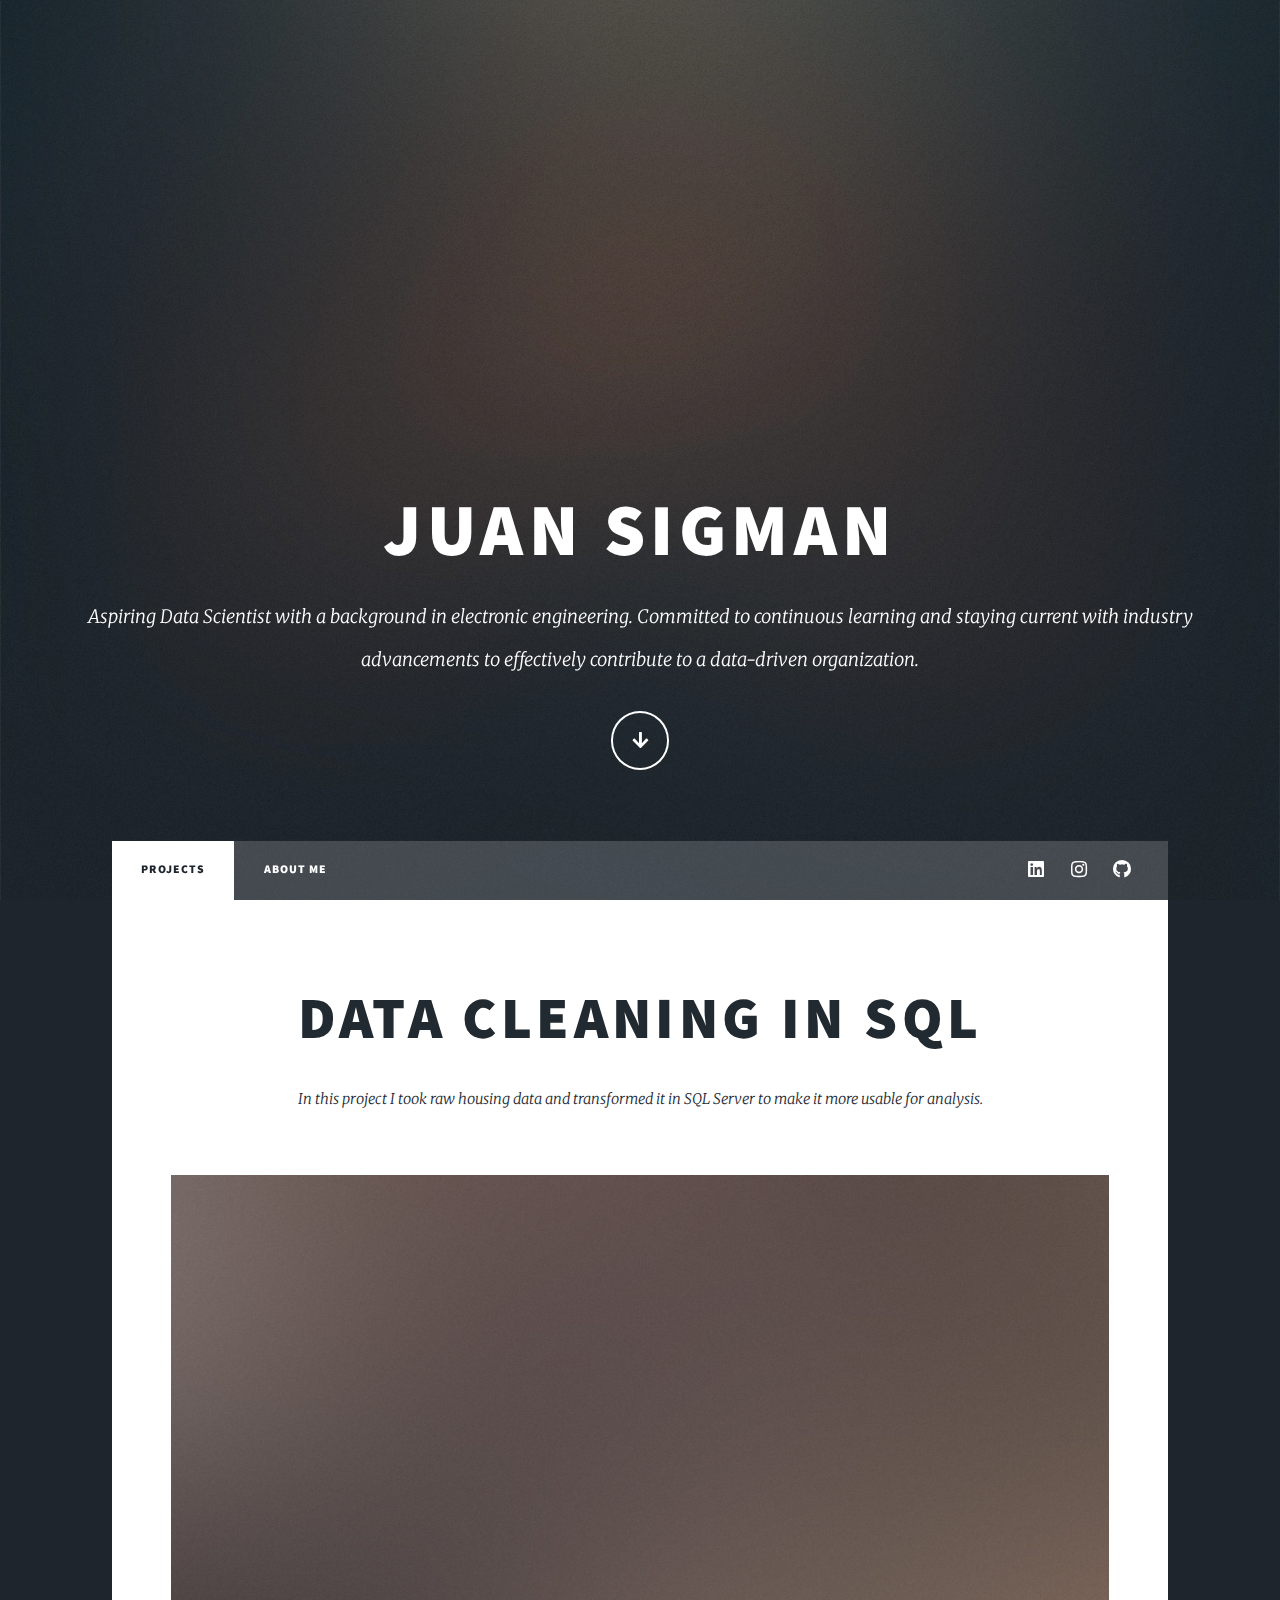
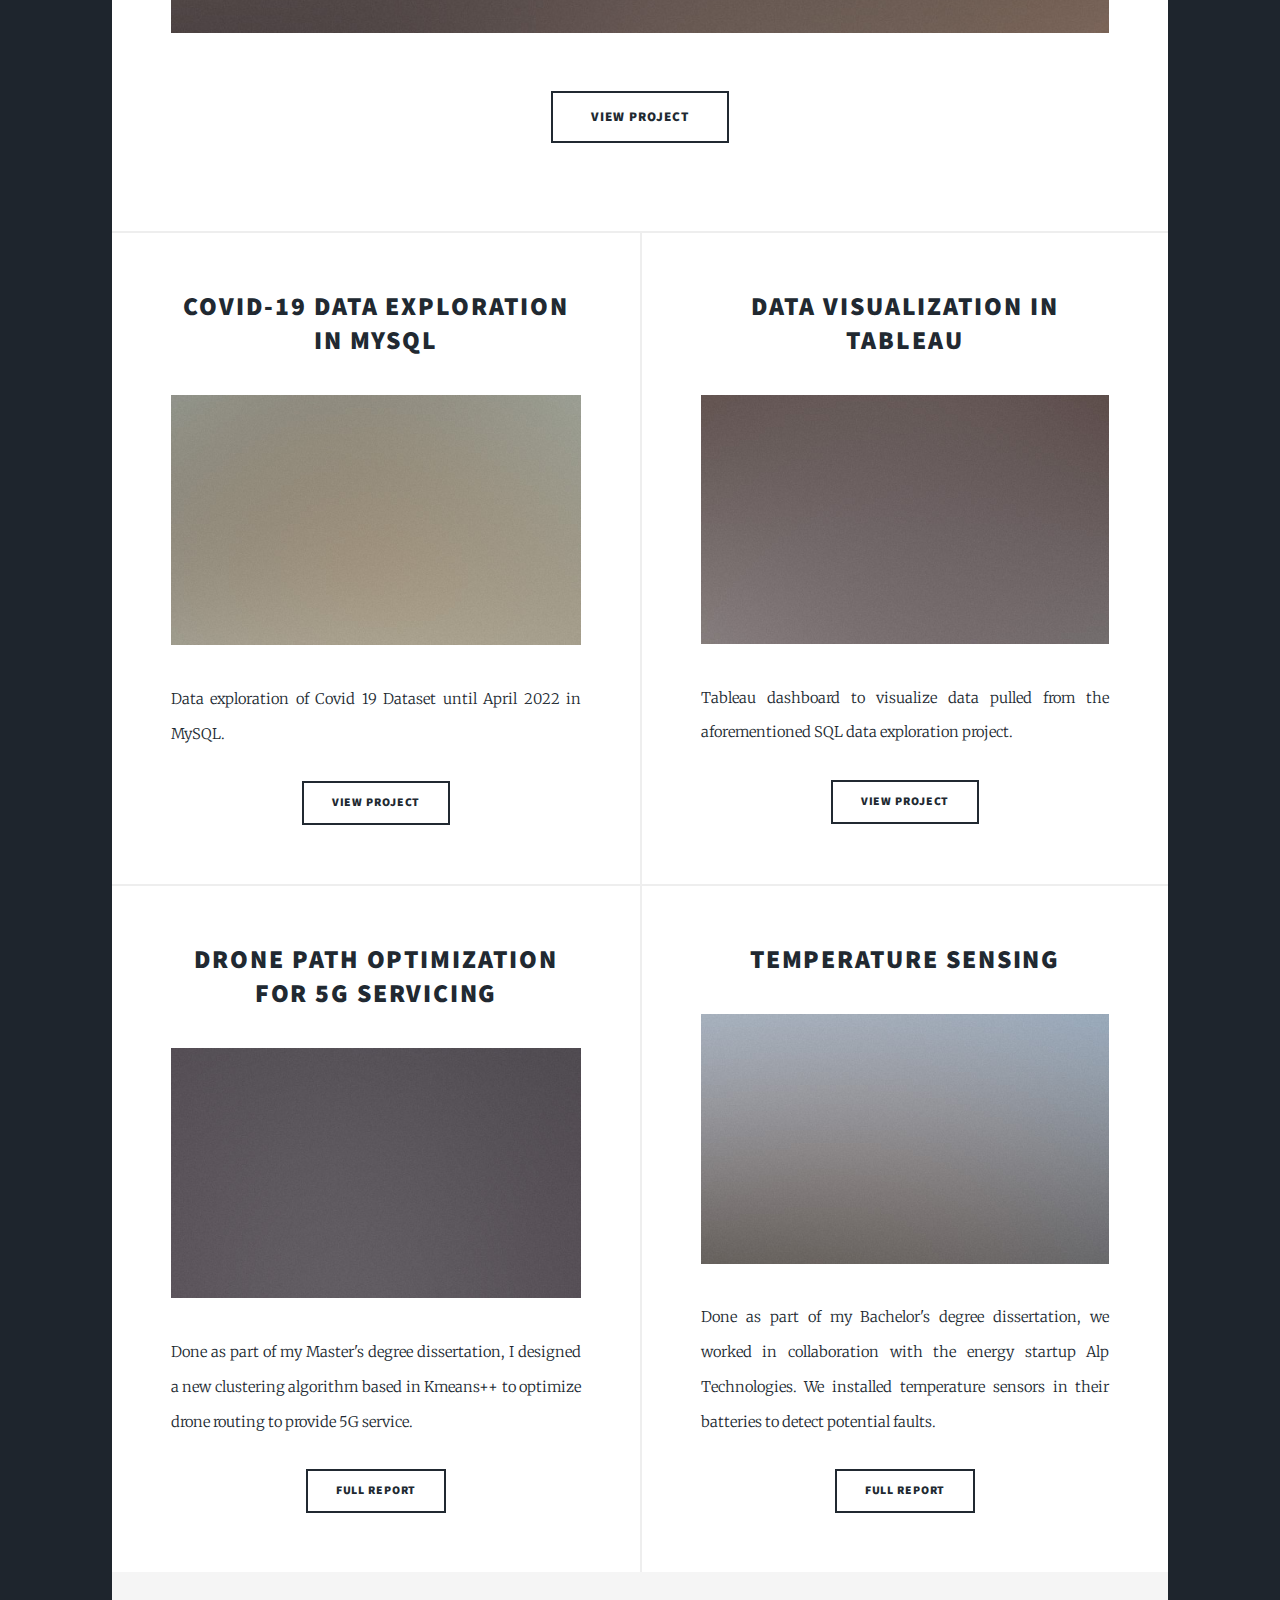
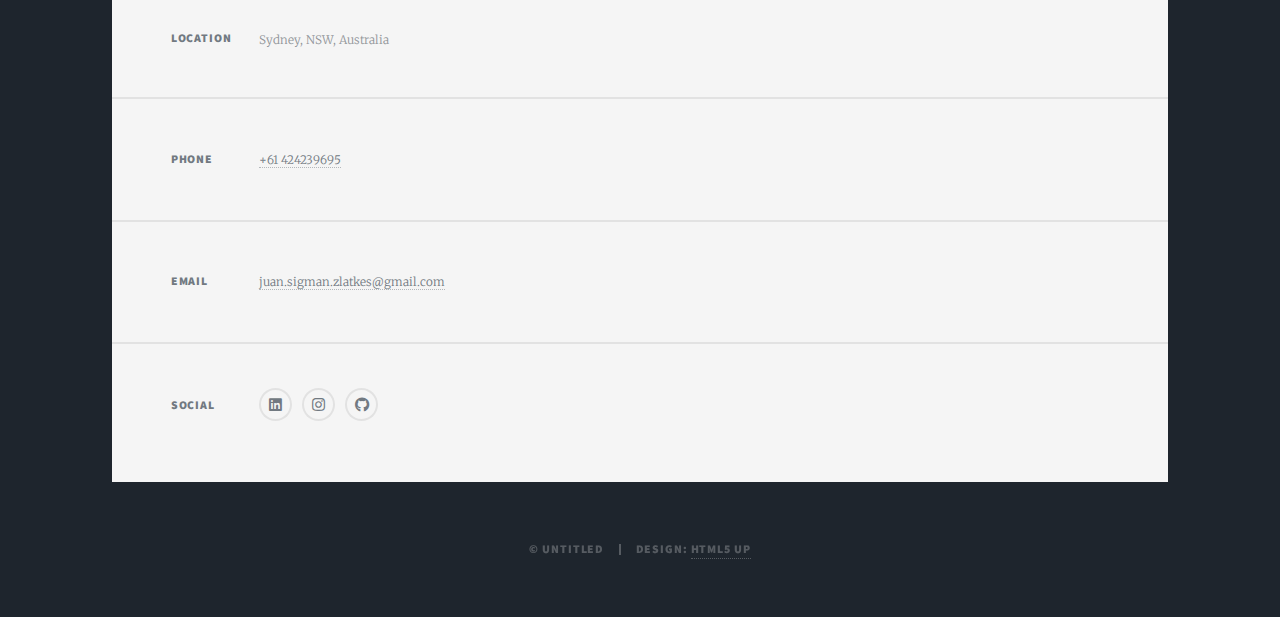
==== commit aa5a8419: "Update index.html" ====
--- a/index.html
+++ b/index.html
@@ -37,14 +37,14 @@
 					<nav id="nav">
 						<ul class="links">
 							<li class="active"><a href="index.html">Projects</a></li>
+							<li><a href="generic.html">About me</a></li>
 							<!--
-							<li><a href="generic.html">About me</a></li>
 							<li><a href="elements.html">Elements Reference</a></li>
 							-->
 							
 						</ul>
 						<ul class="icons">
-							<li><a href="www.linkedin.com/in/juan-sigman-zlatkes-ab9597206" target=”_blank” class="icon brands fa-linkedin"><span class="label">LinkedIn</span></a></li>
+							<li><a href="https://www.linkedin.com/in/juan-sigman-zlatkes-ab9597206/" target=”_blank” class="icon brands fa-linkedin"><span class="label">LinkedIn</span></a></li>
 							<li><a href="#" target=”_blank” class="icon brands fa-instagram"><span class="label">Instagram</span></a></li>
 							<li><a href="https://github.com/DrJuanchi" target=”_blank” class="icon brands fa-github"><span class="label">GitHub</span></a></li>
 						</ul>
@@ -83,9 +83,9 @@
 										<h2><a href="#">DATA VISUALIZATION IN TABLEAU</a></h2>
 									</header>
 									<a href="#" class="image fit"><img src="images/pic03.jpg" alt="" /></a>
-									<p>This is a Tableau project.</p>
+									<p>Tableau dashboard to visualize data pulled from the aforementioned SQL data exploration project.</p>
 									<ul class="actions special">
-										<li><a href="#" target=”_blank” class="button">Full Story</a></li>
+										<li><a href="https://public.tableau.com/app/profile/juan.sigman/viz/COVIDVisualizationDashboard/Dashboard1?publish=yes" target=”_blank” class="button">View Project</a></li>
 									</ul>
 								</article>
 								<article>
@@ -128,9 +128,9 @@
 							<section>
 								<h3>Social</h3>
 								<ul class="icons alt">
-									<li><a href="www.linkedin.com/in/juan-sigman-zlatkes-ab9597206" target=”_blank” class="icon brands alt fa-linkedin"><span class="label">LinkedIn</span></a></li>
-									<li><a href="#" target=”_blank” class="icon brands alt fa-instagram"><span class="label">Instagram</span></a></li>
-									<li><a href="https://github.com/DrJuanchi" target=”_blank” class="icon brands alt fa-github"><span class="label">GitHub</span></a></li>
+									<li><a href="https://www.linkedin.com/in/juan-sigman-zlatkes-ab9597206/" class="icon brands alt fa-linkedin" target=”_blank”><span class="label">LinkedIn</span></a></li>
+									<li><a href="#" class="icon brands alt fa-instagram" target=”_blank”><span class="label">Instagram</span></a></li>
+									<li><a href="https://github.com/DrJuanchi" class="icon brands alt fa-github"><span class="label" target=”_blank”>GitHub</span></a></li>
 								</ul>
 							</section>
 						</section>
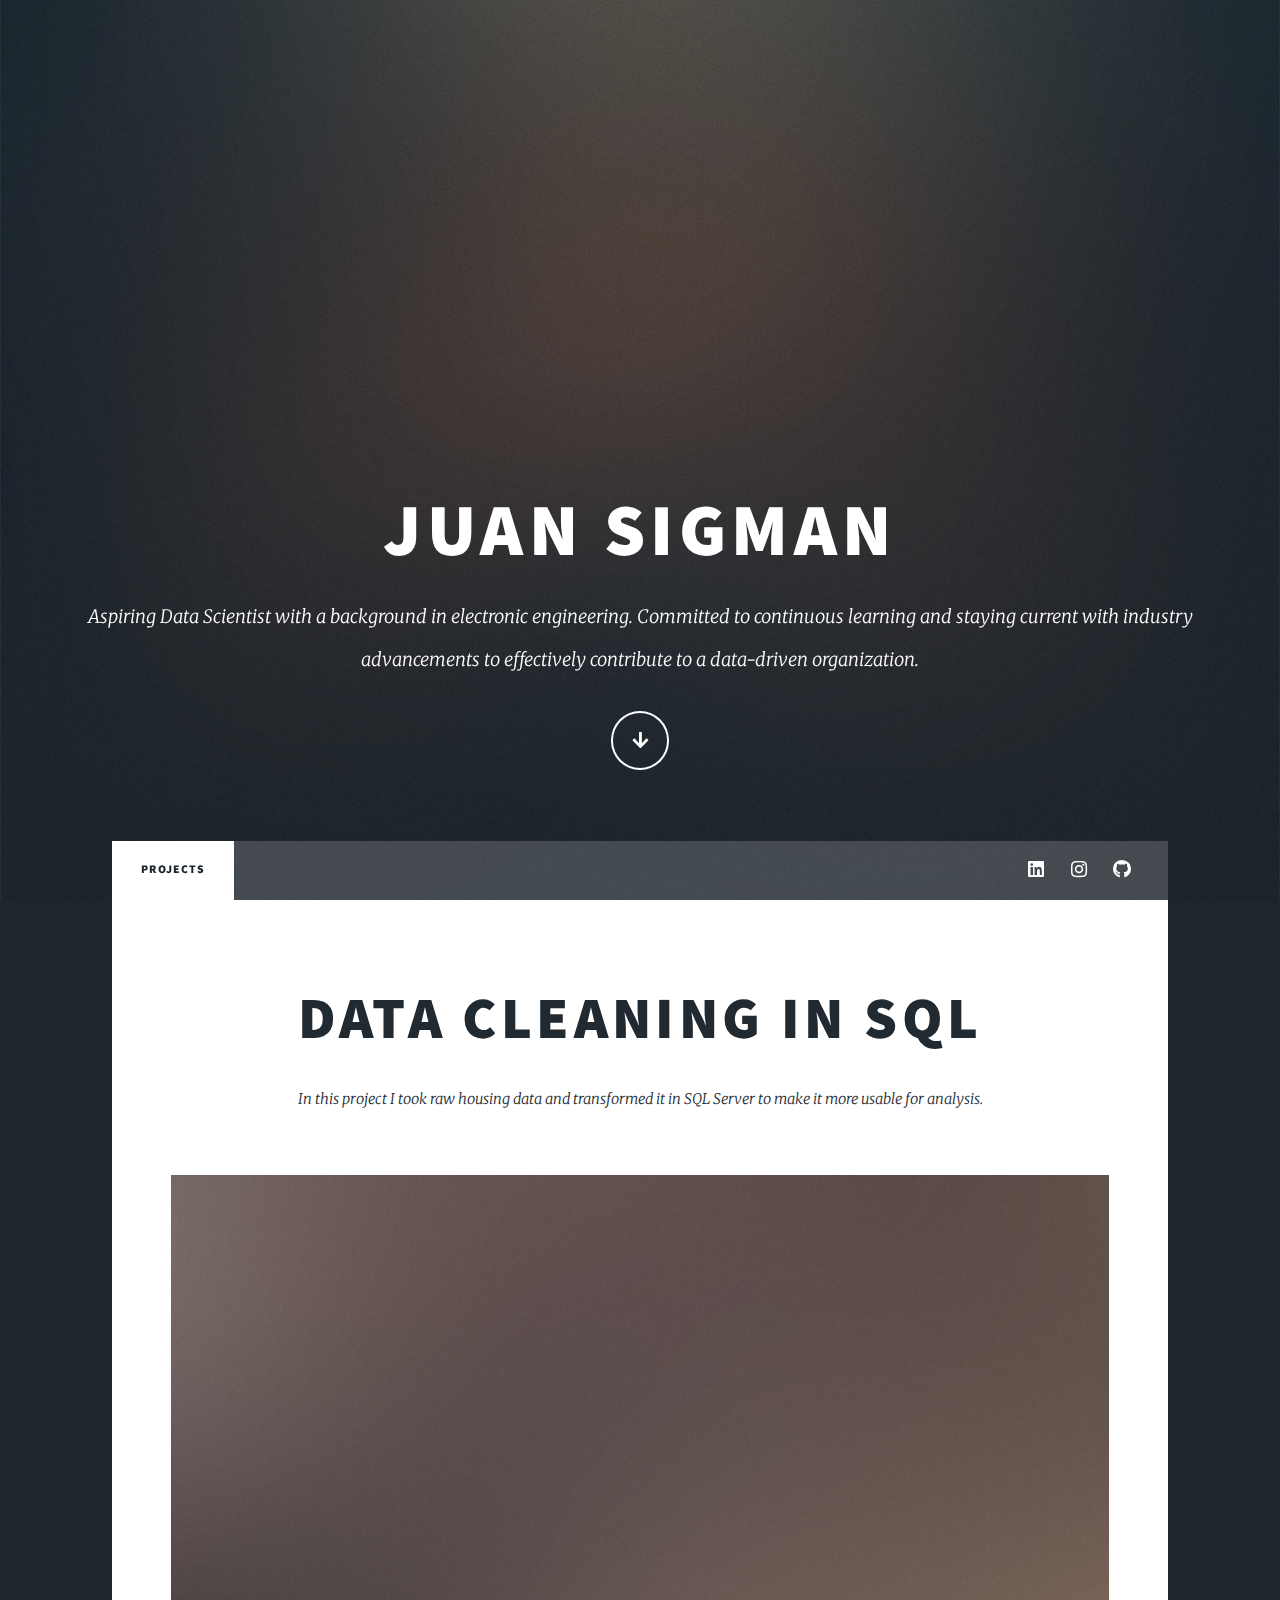
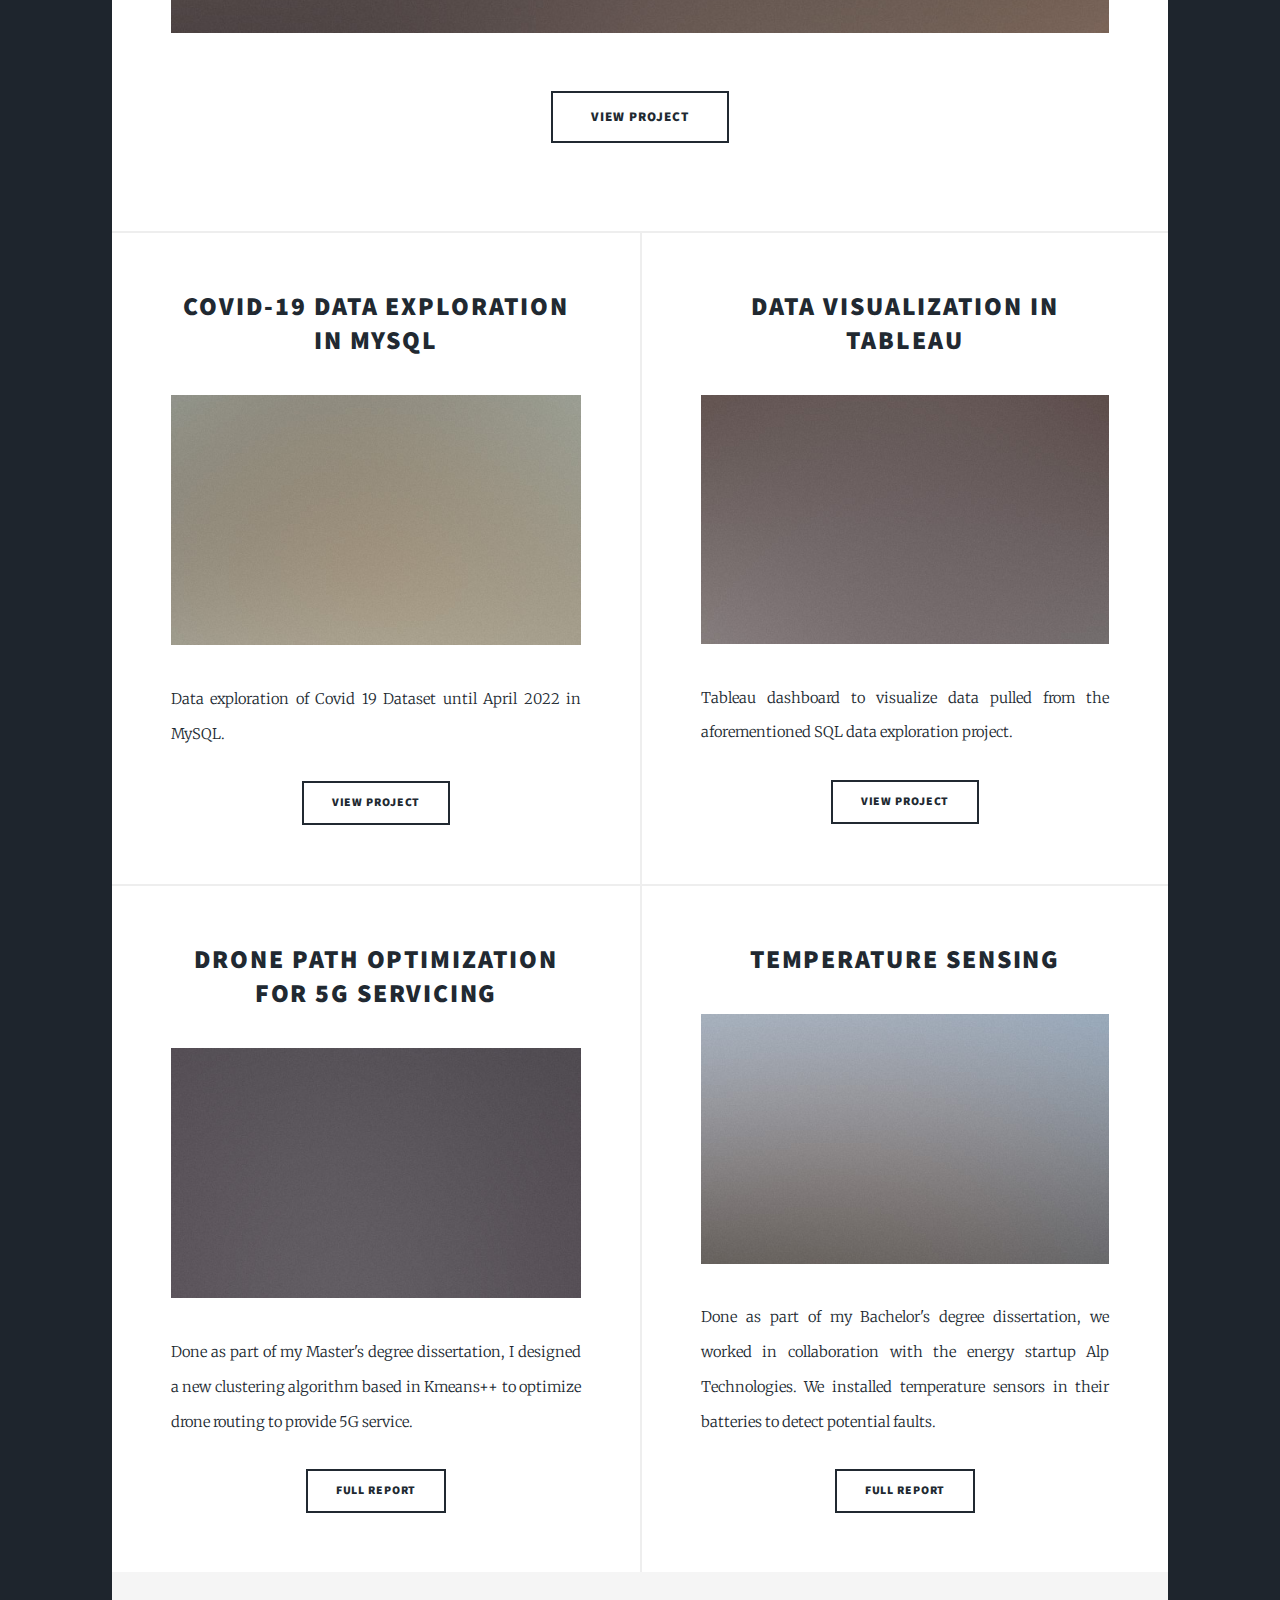
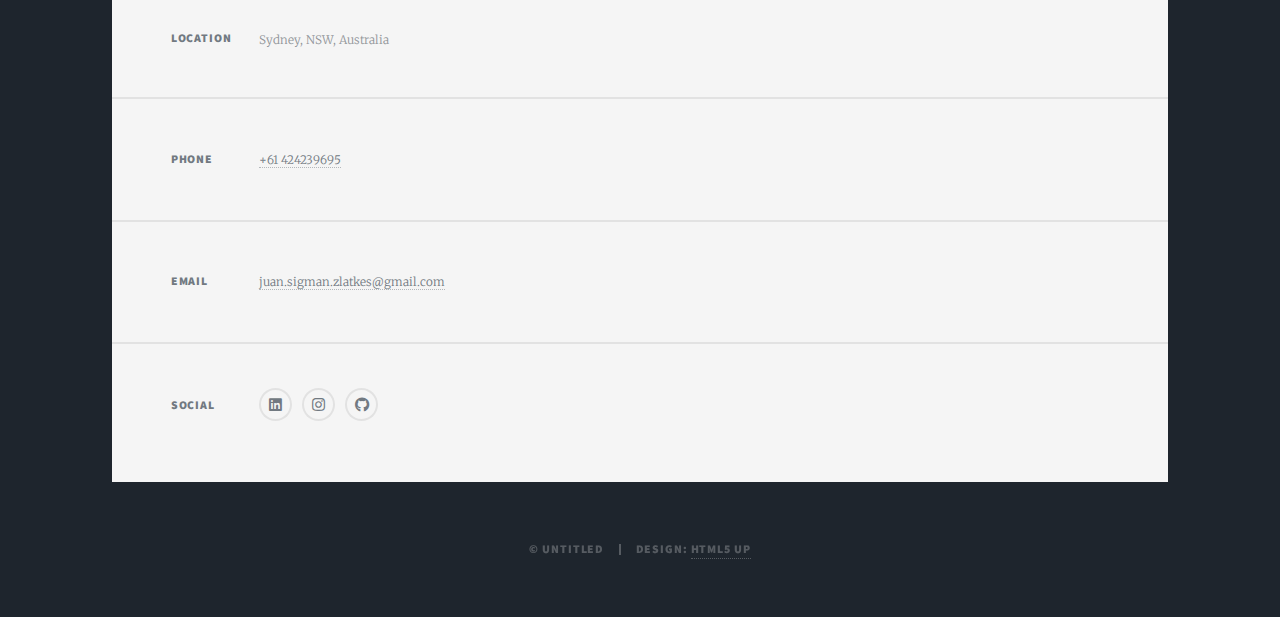
==== commit 7588aef7: "Update index.html" ====
--- a/index.html
+++ b/index.html
@@ -37,8 +37,8 @@
 					<nav id="nav">
 						<ul class="links">
 							<li class="active"><a href="index.html">Projects</a></li>
+							<!--
 							<li><a href="generic.html">About me</a></li>
-							<!--
 							<li><a href="elements.html">Elements Reference</a></li>
 							-->
 							
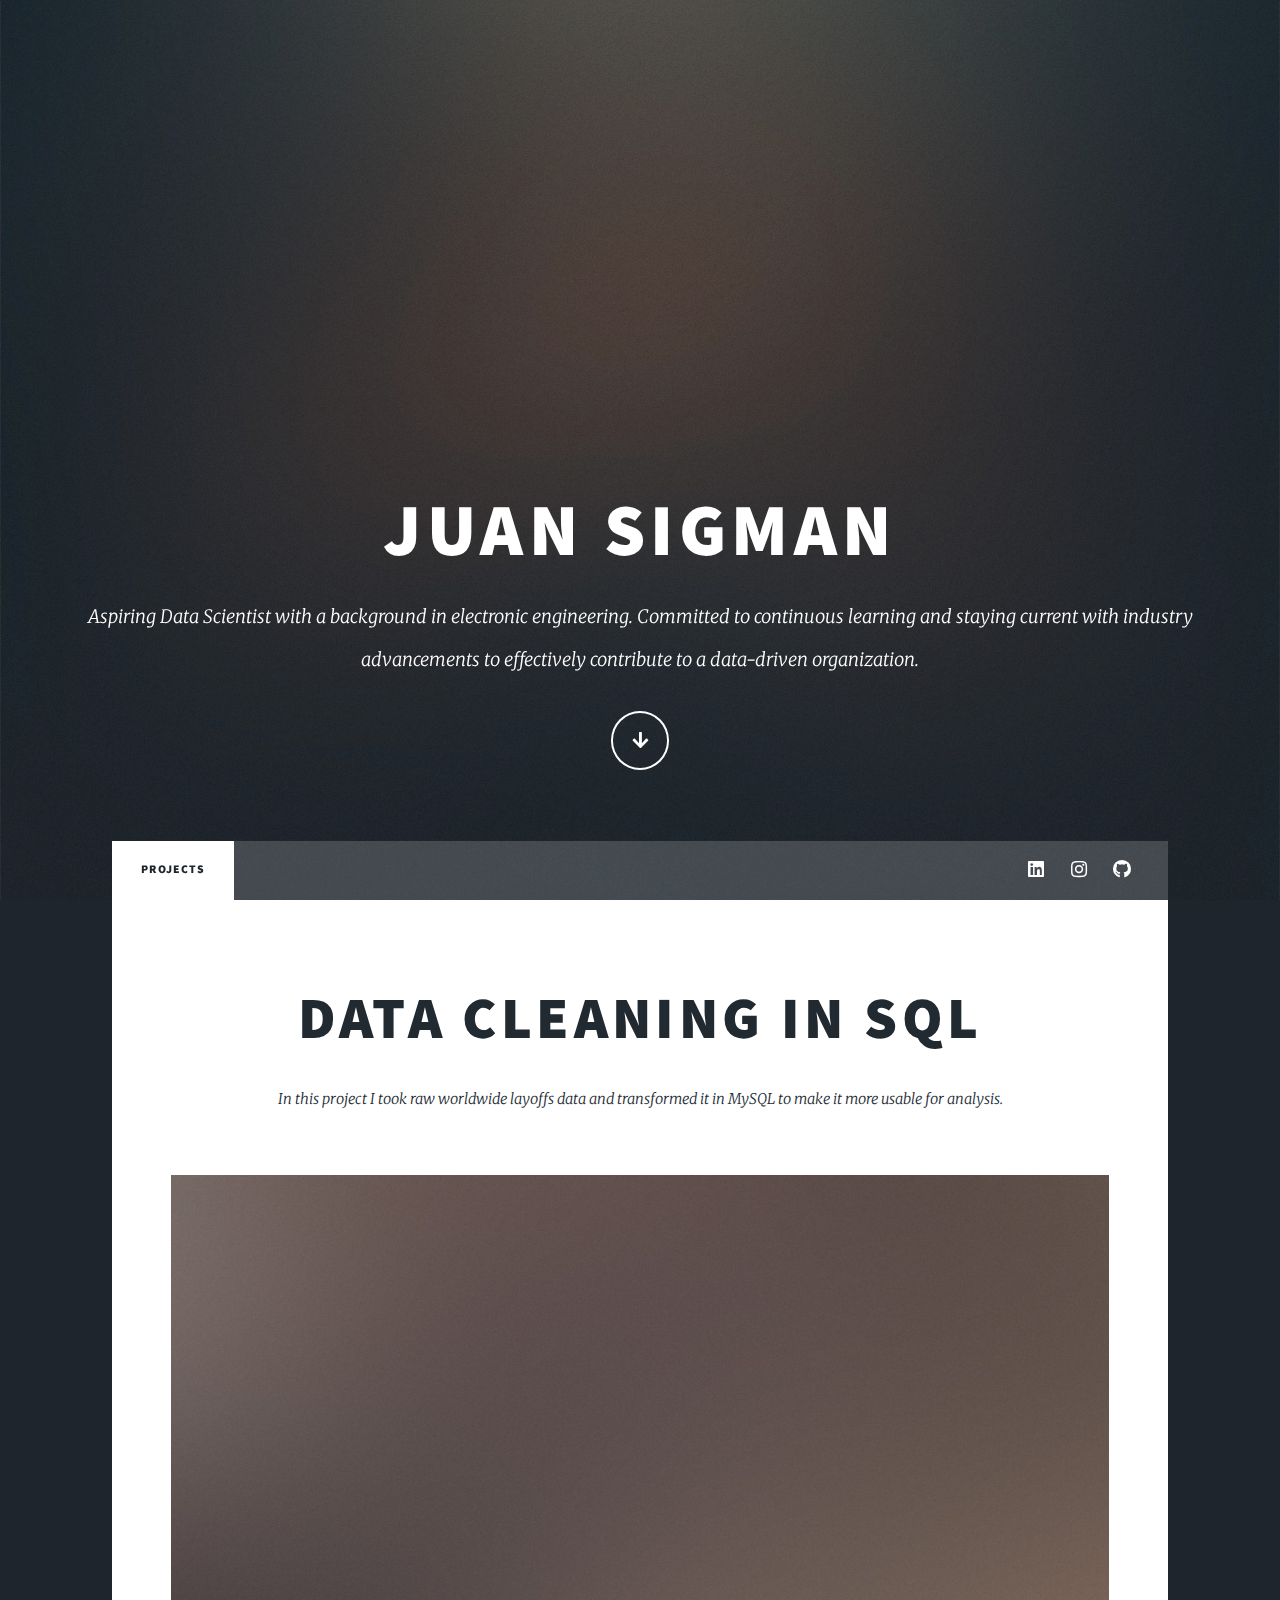
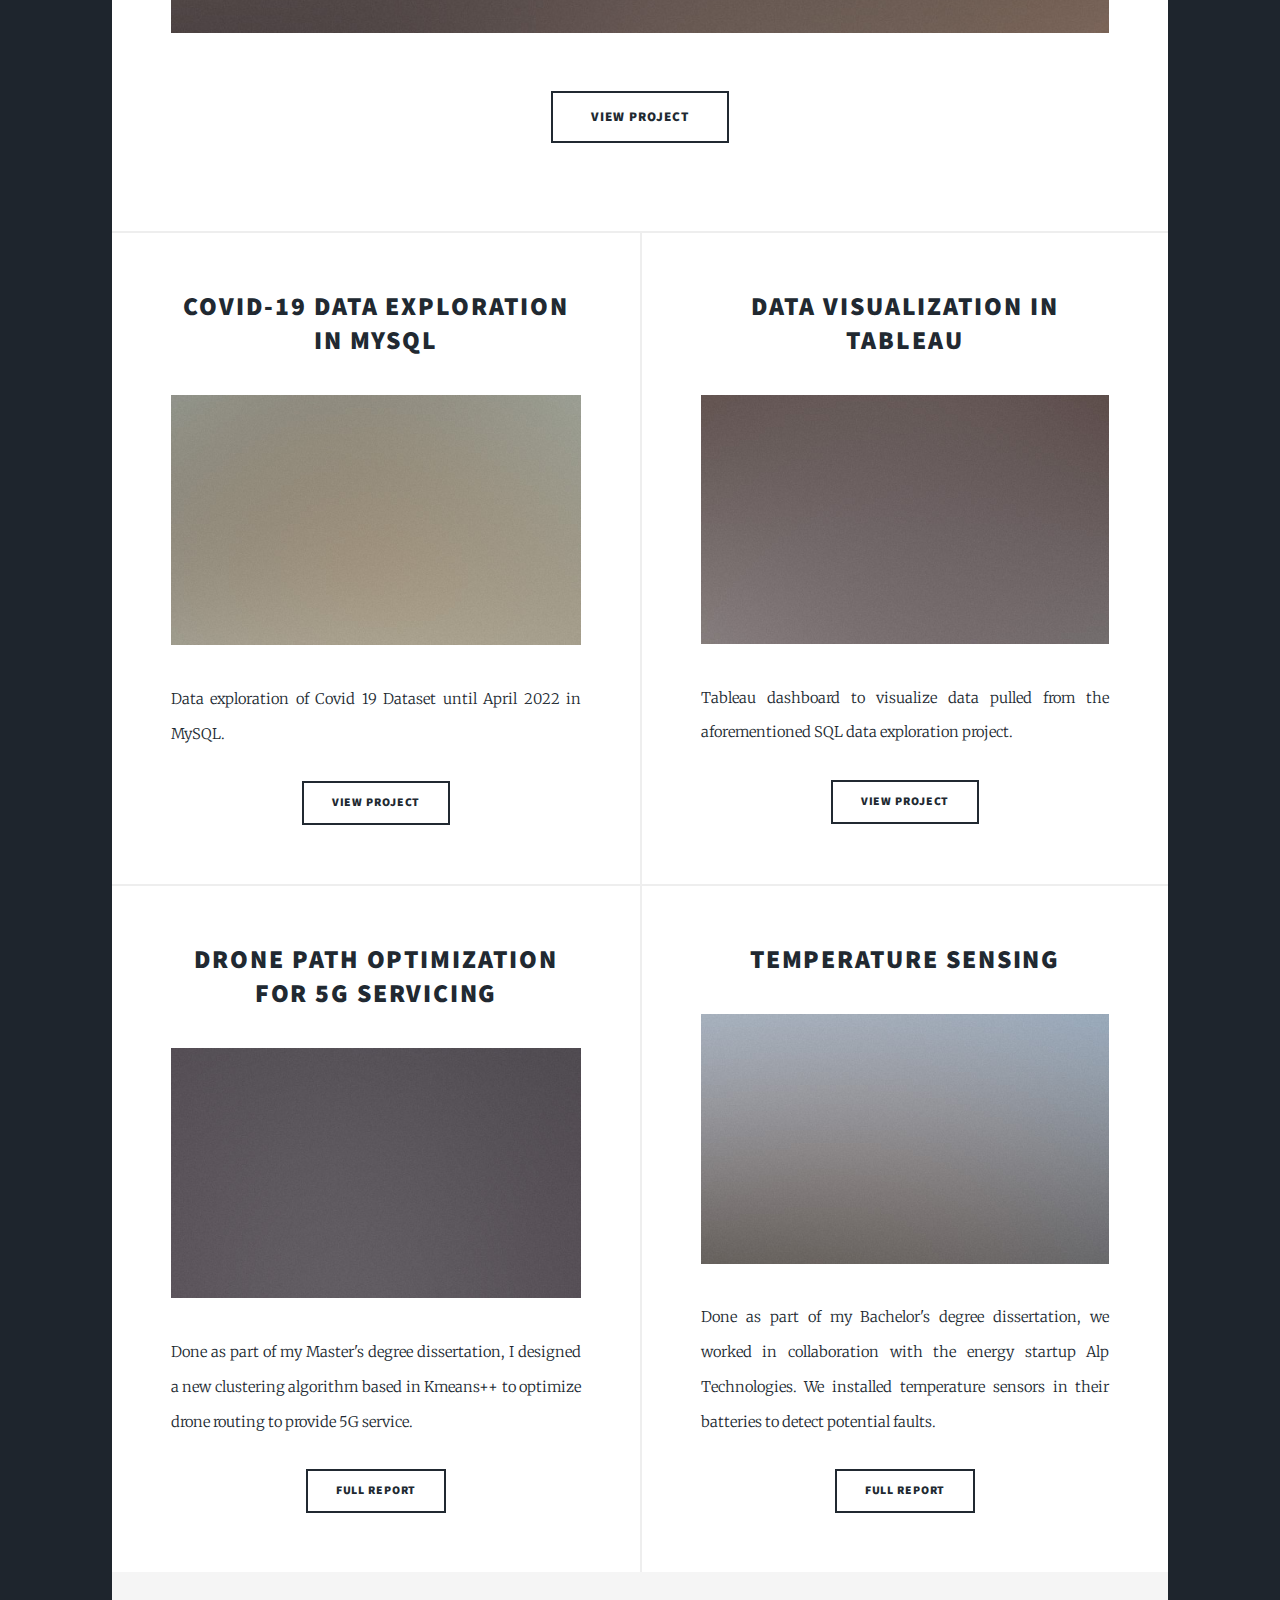
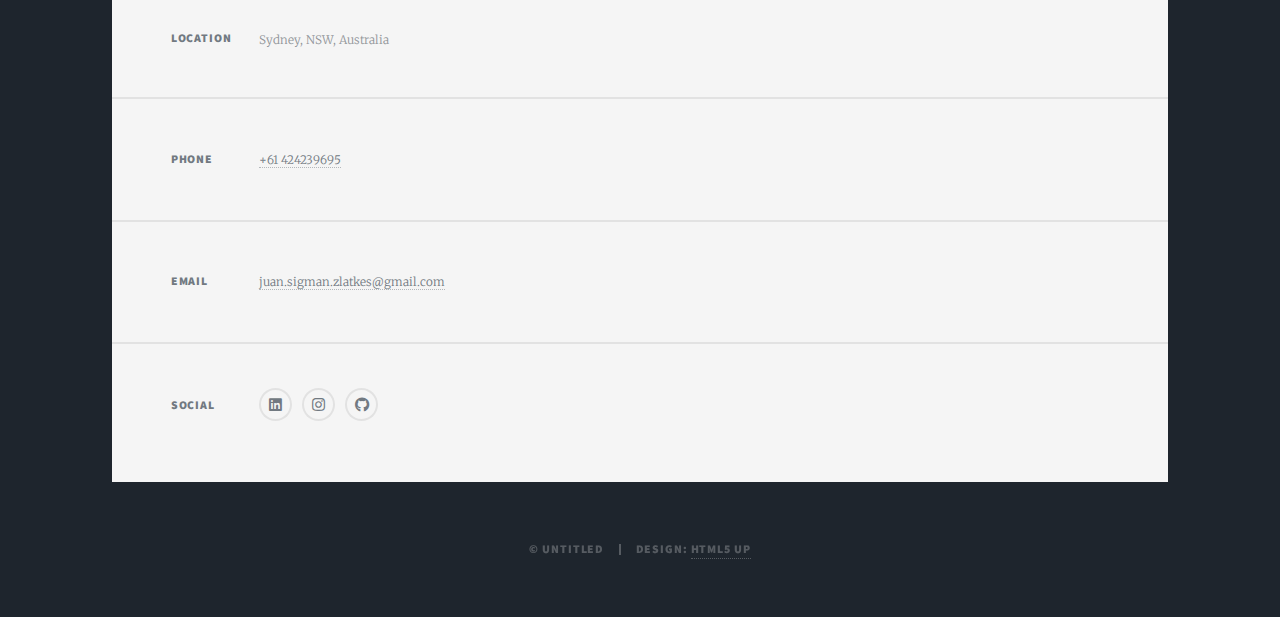
==== commit 401bd952: "Update index.html" ====
--- a/index.html
+++ b/index.html
@@ -45,7 +45,7 @@
 						</ul>
 						<ul class="icons">
 							<li><a href="https://www.linkedin.com/in/juan-sigman-zlatkes-ab9597206/" target=”_blank” class="icon brands fa-linkedin"><span class="label">LinkedIn</span></a></li>
-							<li><a href="#" target=”_blank” class="icon brands fa-instagram"><span class="label">Instagram</span></a></li>
+							<li><a href="https://www.instagram.com/juanchi_sigman?igsh=YjRubnVhMHRnM2Vr&utm_source=qr" target=”_blank” class="icon brands fa-instagram"><span class="label">Instagram</span></a></li>
 							<li><a href="https://github.com/DrJuanchi" target=”_blank” class="icon brands fa-github"><span class="label">GitHub</span></a></li>
 						</ul>
 					</nav>
@@ -57,12 +57,12 @@
 							<article class="post featured">
 								<header class="major">
 									<h2><a href="#">DATA CLEANING IN SQL</a></h2>
-									<p>In this project I took raw housing data and transformed it
-										in SQL Server to make it more usable for analysis.</p>
+									<p>In this project I took raw worldwide layoffs data and transformed it
+										in MySQL to make it more usable for analysis.</p>
 								</header>
 								<a href="#" class="image main"><img src="images/pic01.jpg" alt="" /></a>
 								<ul class="actions special">
-									<li><a href="#" target=”_blank” class="button large">View Project</a></li>
+									<li><a href="https://github.com/DrJuanchi/SQL-Data-Cleaning---Worldwide-Layoffs" target=”_blank” class="button large">View Project</a></li>
 								</ul>
 							</article>
 
@@ -129,7 +129,7 @@
 								<h3>Social</h3>
 								<ul class="icons alt">
 									<li><a href="https://www.linkedin.com/in/juan-sigman-zlatkes-ab9597206/" class="icon brands alt fa-linkedin" target=”_blank”><span class="label">LinkedIn</span></a></li>
-									<li><a href="#" class="icon brands alt fa-instagram" target=”_blank”><span class="label">Instagram</span></a></li>
+									<li><a href="https://www.instagram.com/juanchi_sigman?igsh=YjRubnVhMHRnM2Vr&utm_source=qr" class="icon brands alt fa-instagram" target=”_blank”><span class="label">Instagram</span></a></li>
 									<li><a href="https://github.com/DrJuanchi" class="icon brands alt fa-github"><span class="label" target=”_blank”>GitHub</span></a></li>
 								</ul>
 							</section>
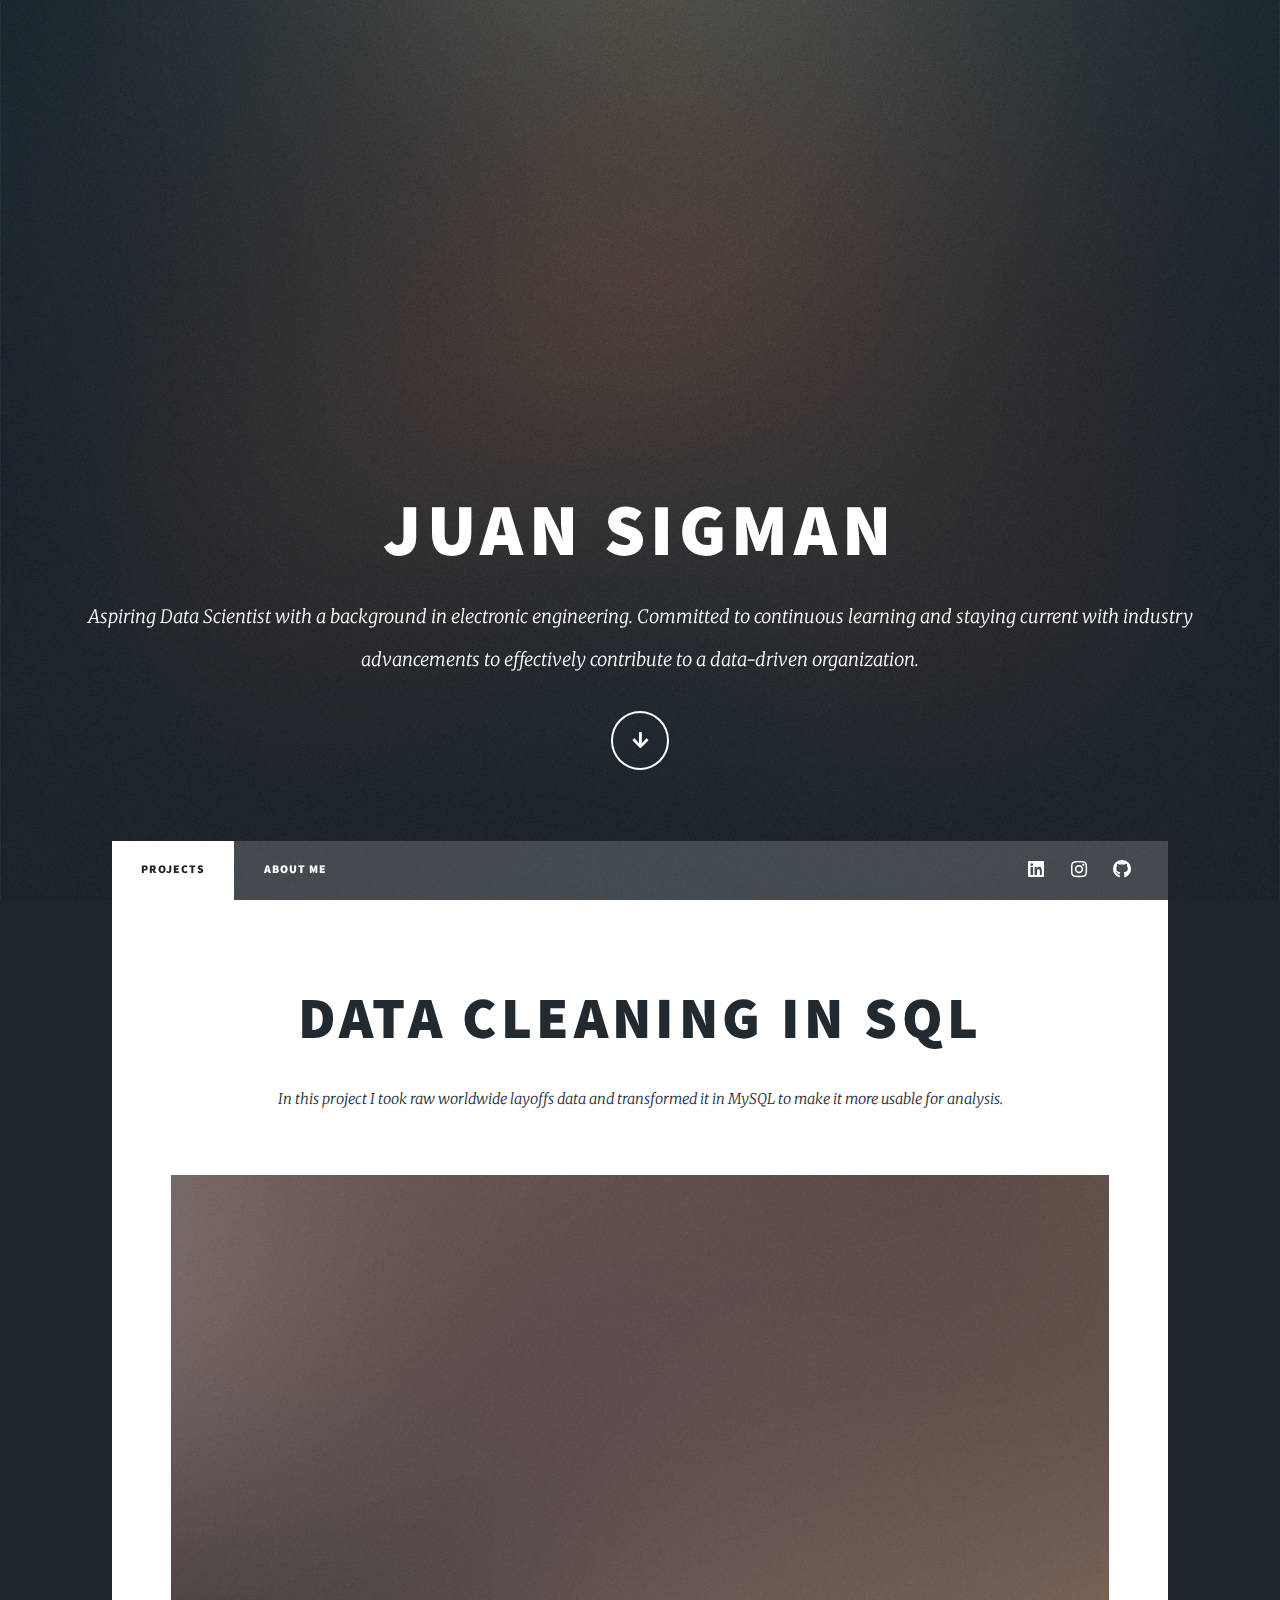
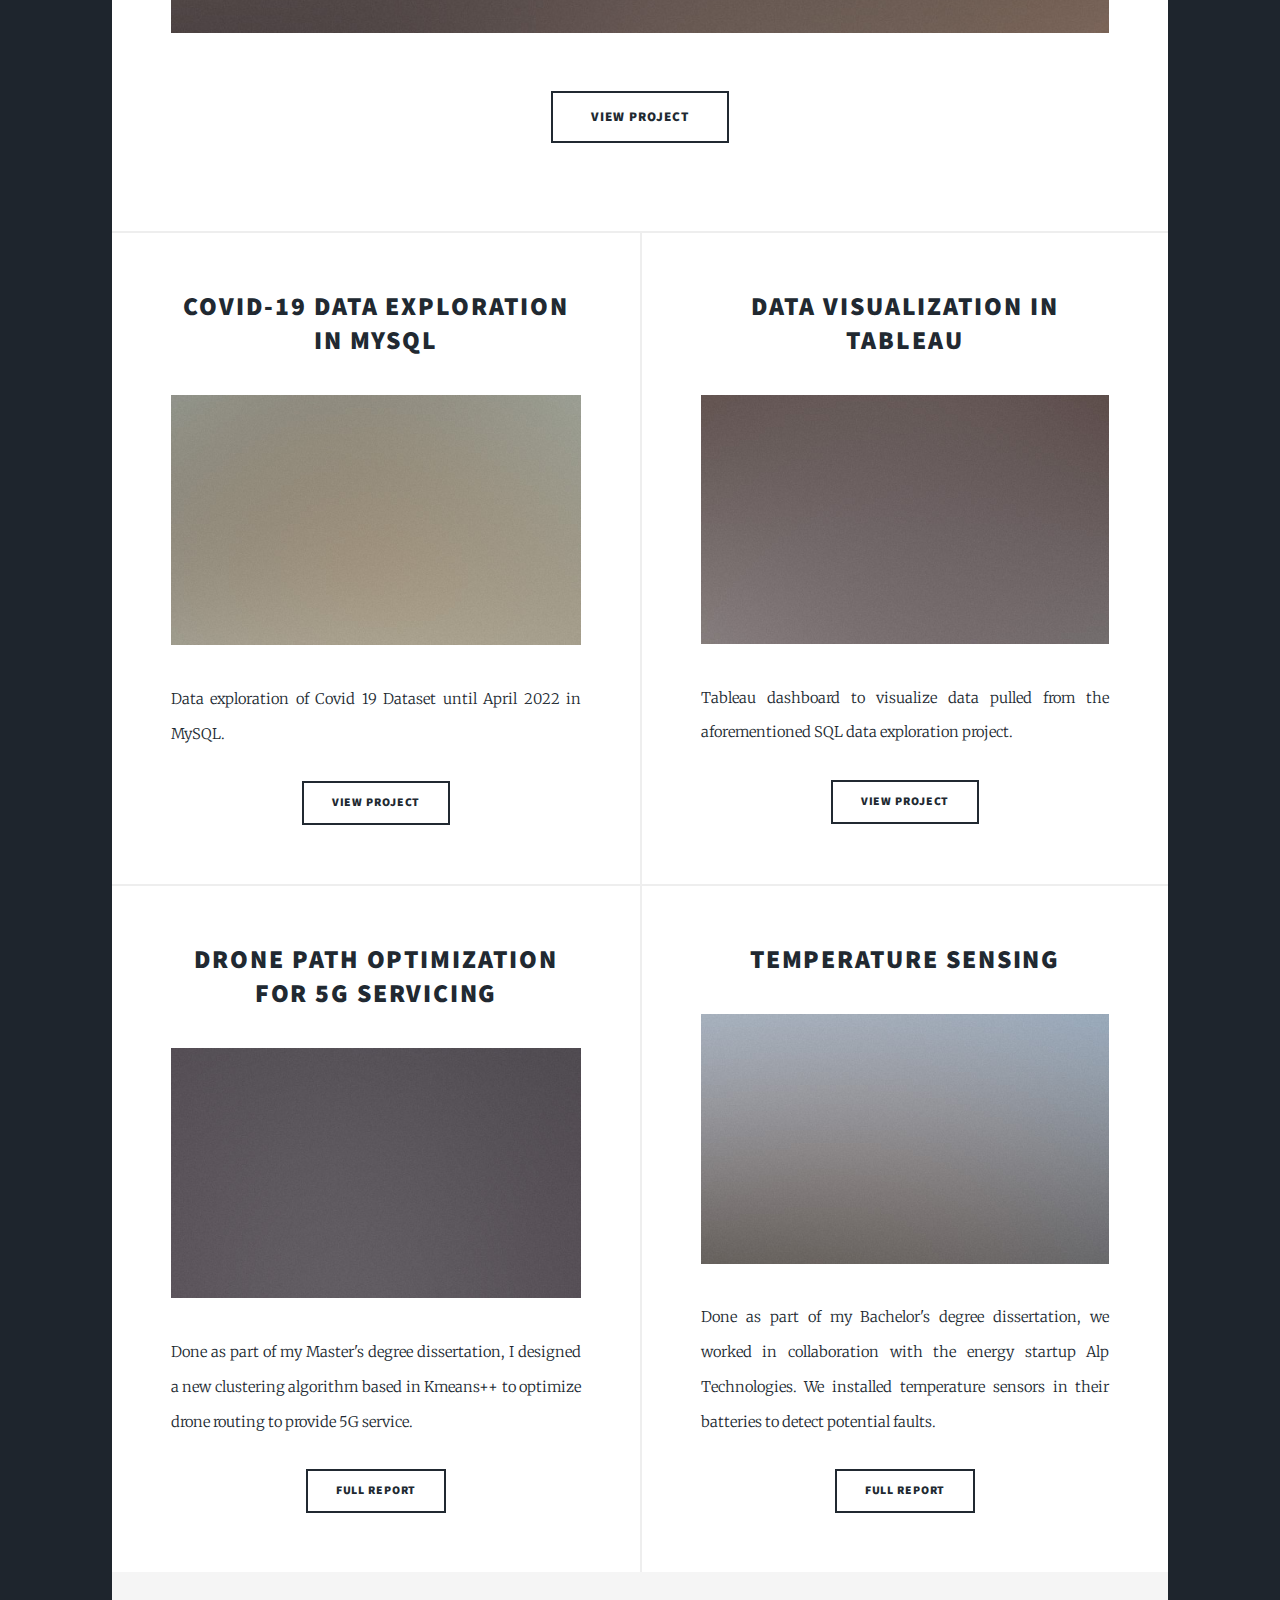
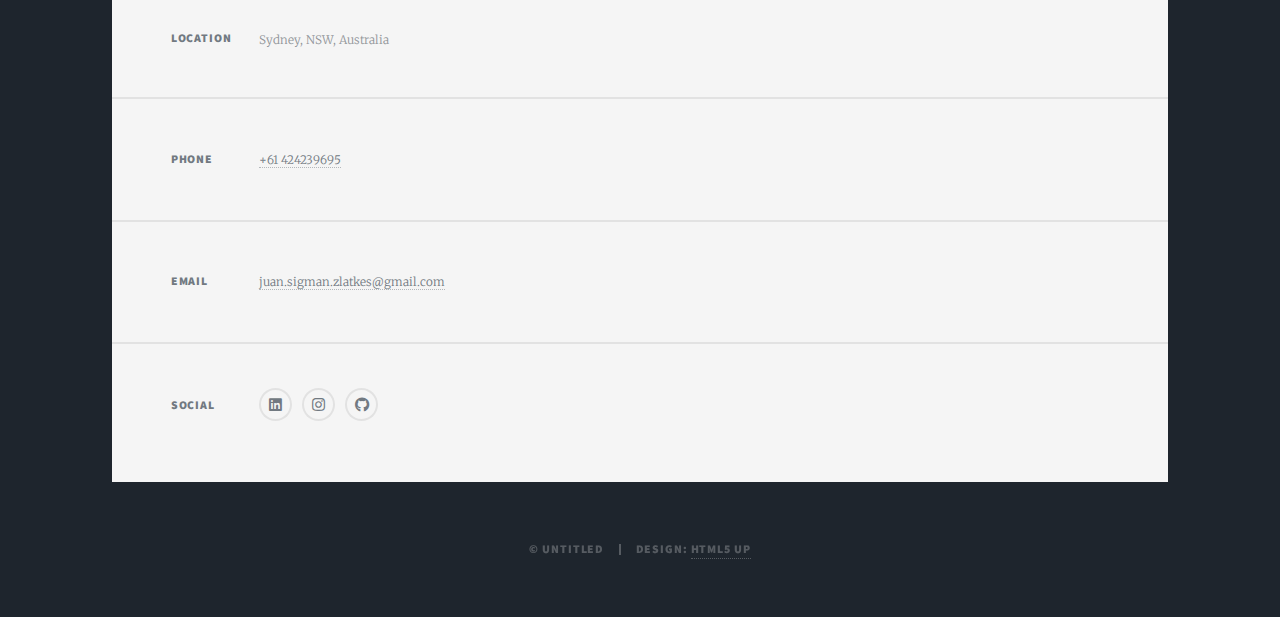
==== commit 32da515b: "Update index.html" ====
--- a/index.html
+++ b/index.html
@@ -37,8 +37,8 @@
 					<nav id="nav">
 						<ul class="links">
 							<li class="active"><a href="index.html">Projects</a></li>
+							<li><a href="generic.html">About me</a></li>
 							<!--
-							<li><a href="generic.html">About me</a></li>
 							<li><a href="elements.html">Elements Reference</a></li>
 							-->
 							
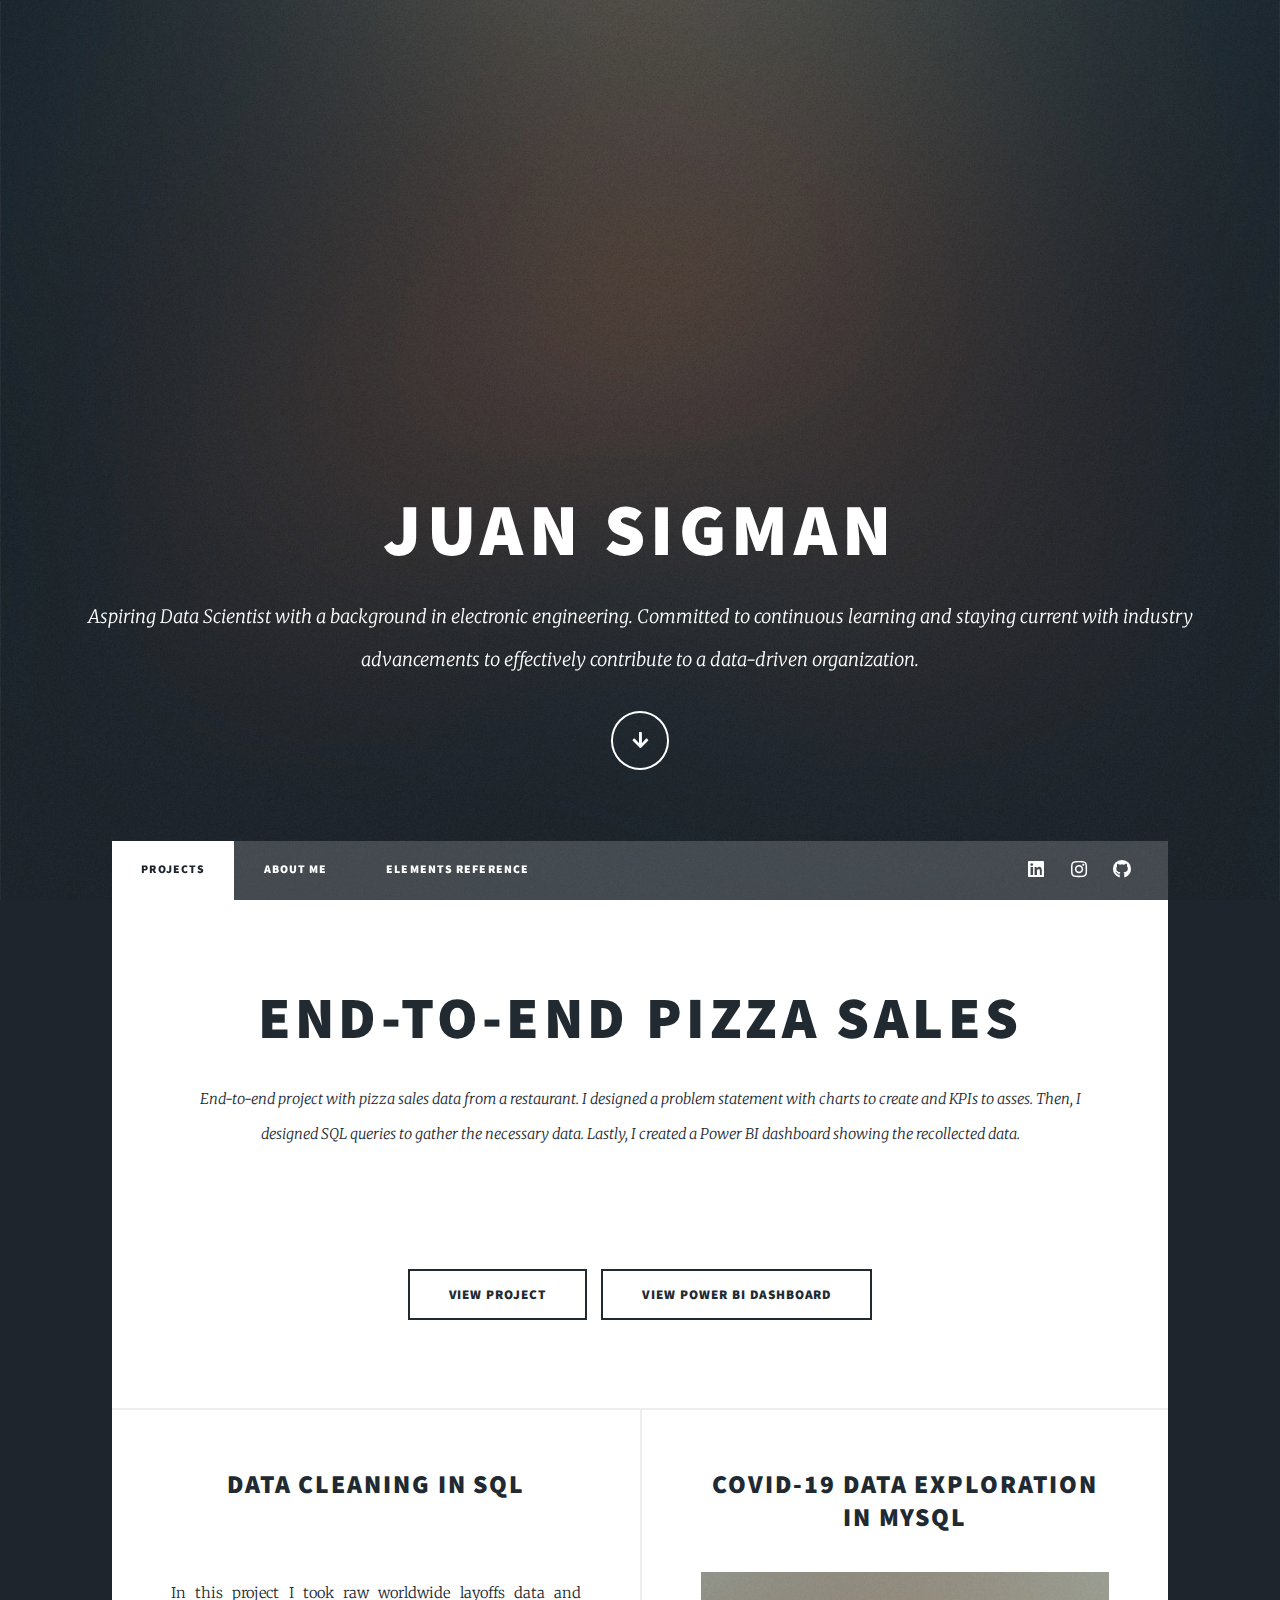
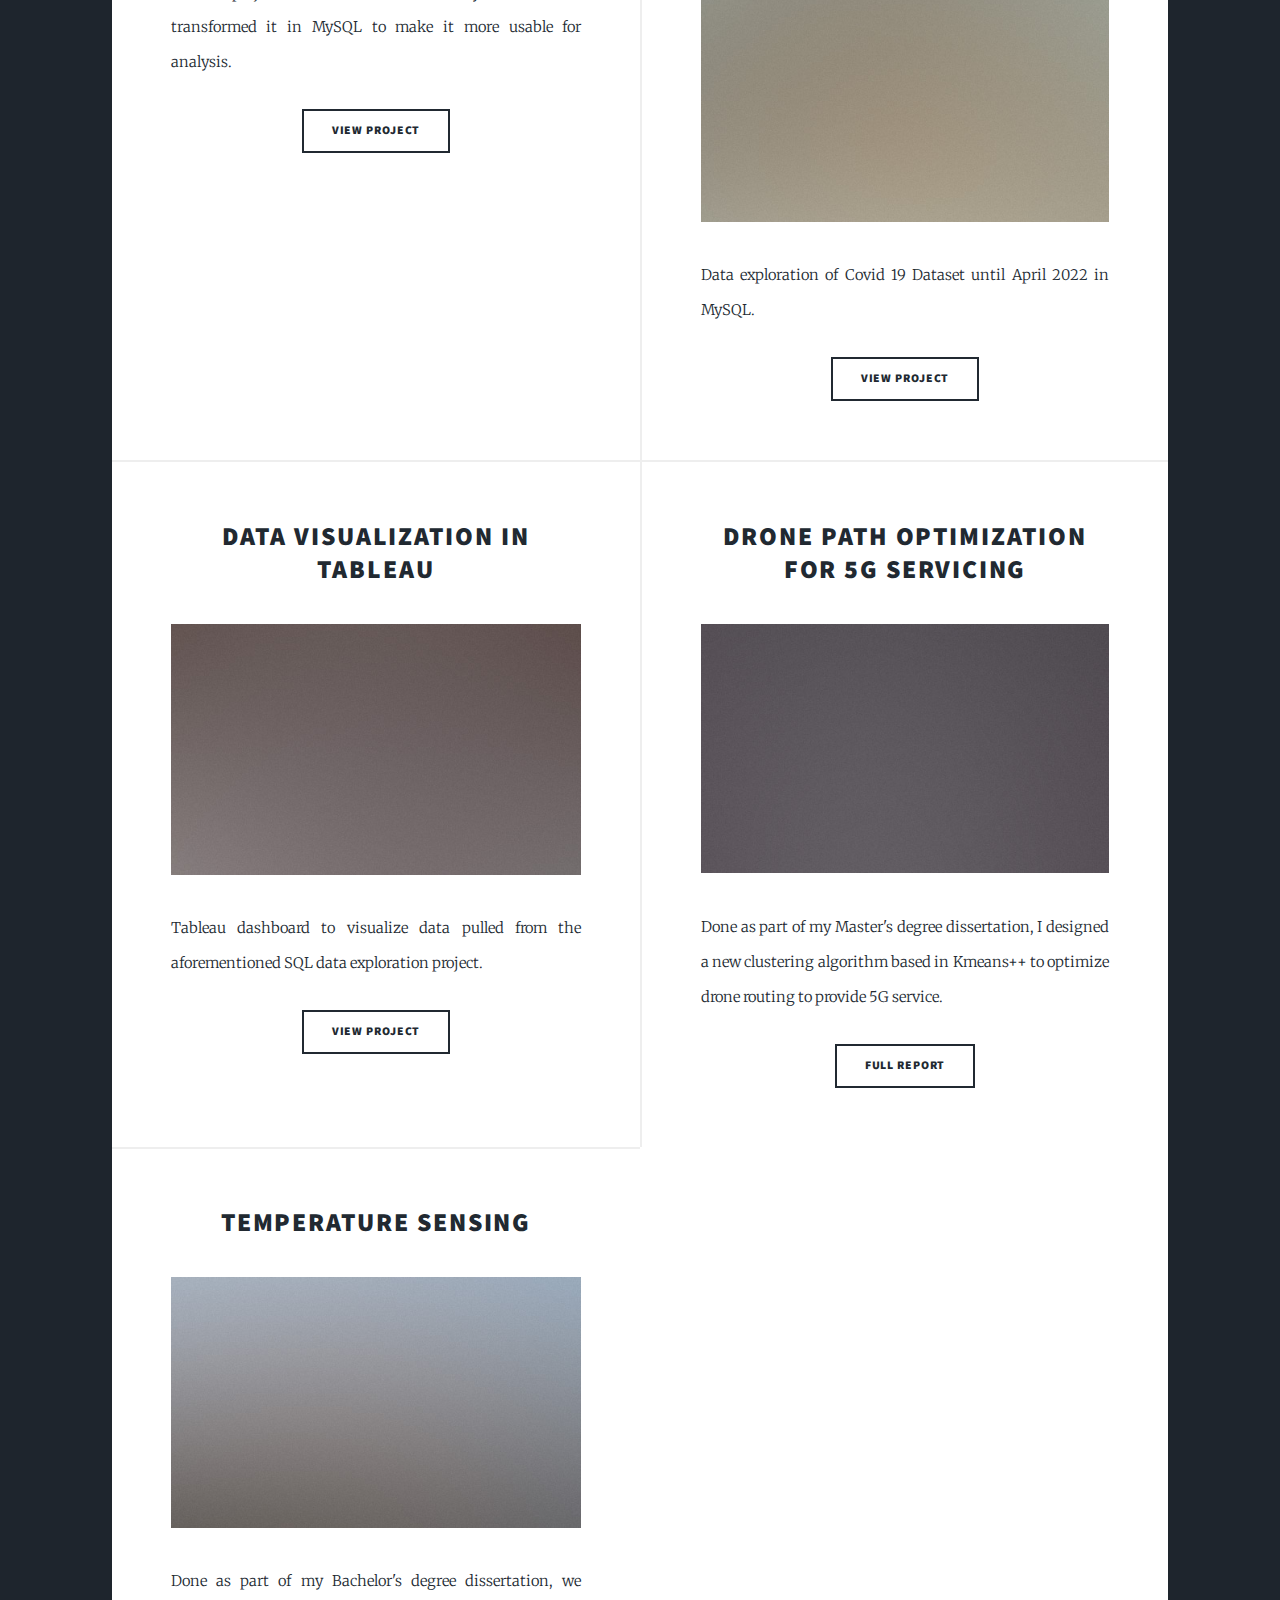
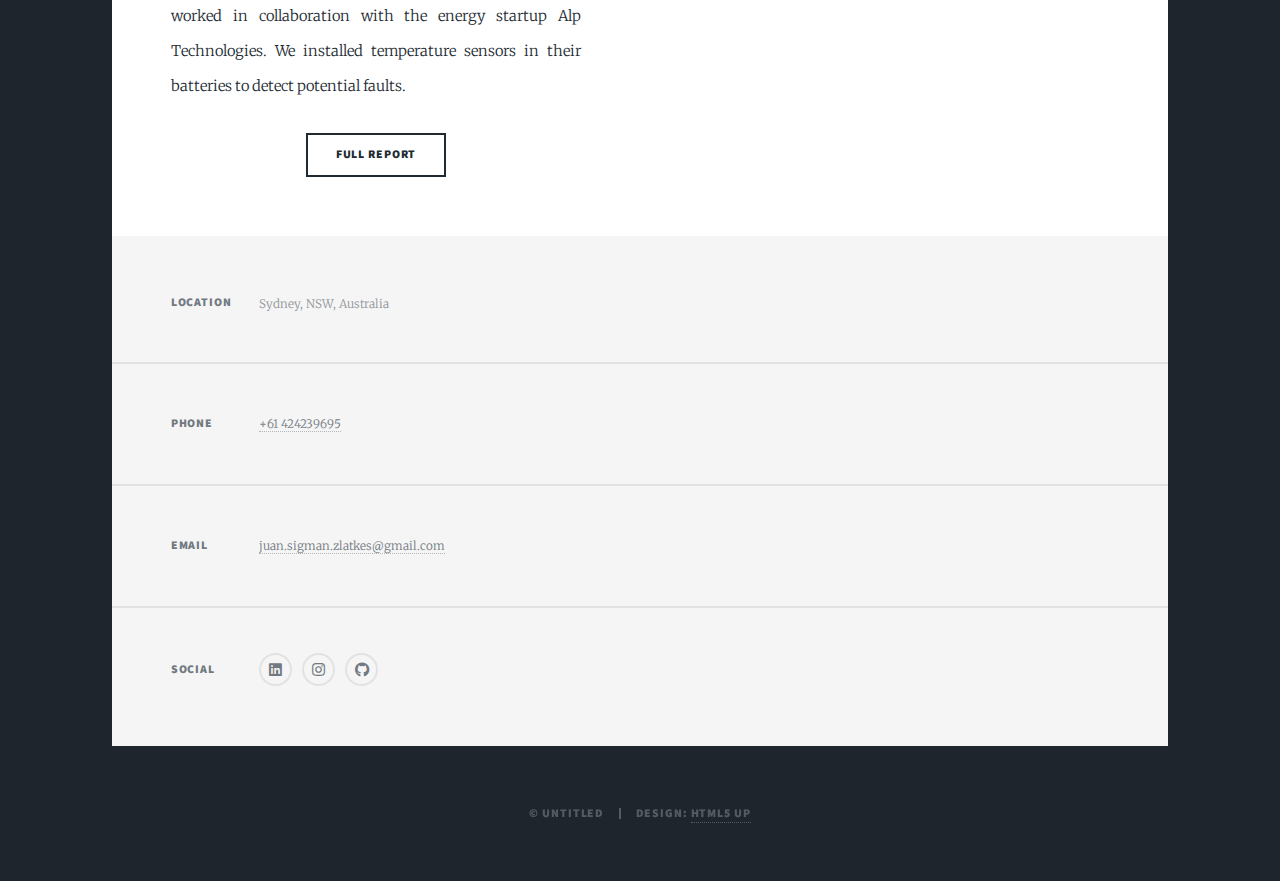
==== commit 1e1e5875: "Update index.html" ====
--- a/index.html
+++ b/index.html
@@ -38,9 +38,7 @@
 						<ul class="links">
 							<li class="active"><a href="index.html">Projects</a></li>
 							<li><a href="generic.html">About me</a></li>
-							<!--
 							<li><a href="elements.html">Elements Reference</a></li>
-							-->
 							
 						</ul>
 						<ul class="icons">
@@ -56,18 +54,31 @@
 						<!-- Featured Post -->
 							<article class="post featured">
 								<header class="major">
-									<h2><a href="#">DATA CLEANING IN SQL</a></h2>
-									<p>In this project I took raw worldwide layoffs data and transformed it
-										in MySQL to make it more usable for analysis.</p>
+									<h2><a href="#">END-TO-END Pizza Sales</a></h2>
+									<p>End-to-end project with pizza sales data from a restaurant. I designed a problem statement with charts to create and KPIs to asses.
+										Then, I designed SQL queries to gather the necessary data. Lastly, I created a Power BI dashboard showing the recollected data.</p>
 								</header>
-								<a href="#" class="image main"><img src="images/pic01.jpg" alt="" /></a>
+								<a href="#" class="image main achus"><img src="images/picpizza.jpg" alt="" /></a>
 								<ul class="actions special">
-									<li><a href="https://github.com/DrJuanchi/SQL-Data-Cleaning---Worldwide-Layoffs" target=”_blank” class="button large">View Project</a></li>
+									<li><a href="https://github.com/DrJuanchi/End-To-End-Pizza-Sales-Project" target=”_blank” class="button large">View Project</a></li>
+									<li><a href="images/Report.pdf" target=”_blank” class="button large">View Power BI Dashboard</a></li>
+
 								</ul>
-							</article>
+							</article> 
 
 						<!-- Posts -->
 							<section class="posts">
+								<article>
+									<header>
+										<h2><a href="#">DATA CLEANING IN SQL</a></h2>
+									</header>
+									<a href="" class="image fit"><img src="images/pic01.jpg" alt="" /></a>
+									<p>In this project I took raw worldwide layoffs data and transformed it
+										in MySQL to make it more usable for analysis.</p>
+									<ul class="actions special">
+										<li><a href="https://github.com/DrJuanchi/SQL-Data-Cleaning---Worldwide-Layoffs" target=”_blank” class="button">View Project</a></li>
+									</ul>
+								</article>
 								<article>
 									<header>
 										<h2><a href="#">COVID-19 DATA EXPLORATION IN MYSQL</a></h2>
@@ -109,6 +120,7 @@
 									</ul>
 								</article>
 					</div>
+					
 
 				<!-- Footer -->
 					<footer id="footer">
--- a/assets/css/main.css
+++ b/assets/css/main.css
@@ -1,4689 +1,4706 @@
-@import url(fontawesome-all.min.css);
-@import url("https://fonts.googleapis.com/css?family=Merriweather:300,700,300italic,700italic|Source+Sans+Pro:900");
-
+@import url(fontawesome-all.min.css);
+@import url("https://fonts.googleapis.com/css?family=Merriweather:300,700,300italic,700italic|Source+Sans+Pro:900");
+
 /*
 	Massively by HTML5 UP
 	html5up.net | @ajlkn
 	Free for personal and commercial use under the CCA 3.0 license (html5up.net/license)
-*/
-
-html, body, div, span, applet, object,
-iframe, h1, h2, h3, h4, h5, h6, p, blockquote,
-pre, a, abbr, acronym, address, big, cite,
-code, del, dfn, em, img, ins, kbd, q, s, samp,
-small, strike, strong, sub, sup, tt, var, b,
-u, i, center, dl, dt, dd, ol, ul, li, fieldset,
-form, label, legend, table, caption, tbody,
-tfoot, thead, tr, th, td, article, aside,
-canvas, details, embed, figure, figcaption,
-footer, header, hgroup, menu, nav, output, ruby,
-section, summary, time, mark, audio, video {
-	margin: 0;
-	padding: 0;
-	border: 0;
-	font-size: 100%;
-	font: inherit;
-	vertical-align: baseline;}
-
-article, aside, details, figcaption, figure,
-footer, header, hgroup, menu, nav, section {
-	display: block;}
-
-body {
-	line-height: 1;
-}
-
-ol, ul {
-	list-style: none;
-}
-
-blockquote, q {
-	quotes: none;
-}
-
-	blockquote:before, blockquote:after, q:before, q:after {
-		content: '';
-		content: none;
-	}
-
-table {
-	border-collapse: collapse;
-	border-spacing: 0;
-}
-
-body {
-	-webkit-text-size-adjust: none;
-}
-
-mark {
-	background-color: transparent;
-	color: inherit;
-}
-
-input::-moz-focus-inner {
-	border: 0;
-	padding: 0;
-}
-
-input, select, textarea {
-	-moz-appearance: none;
-	-webkit-appearance: none;
-	-ms-appearance: none;
-	appearance: none;
-}
-
-/* Basic */
-
-	@-ms-viewport {
-		width: device-width;
-	}
-
-	body {
-		-ms-overflow-style: scrollbar;
-	}
-
-	@media screen and (max-width: 480px) {
-
-		html, body {
-			min-width: 320px;
-		}
-
-	}
-
-	html {
-		box-sizing: border-box;
-	}
-
-	*, *:before, *:after {
-		box-sizing: inherit;
-	}
-
-	body {
-		background-color: #1e252d;
-	}
-
-		body.is-preload *, body.is-preload *:before, body.is-preload *:after {
-			-moz-animation: none !important;
-			-webkit-animation: none !important;
-			-ms-animation: none !important;
-			animation: none !important;
-			-moz-transition: none !important;
-			-webkit-transition: none !important;
-			-ms-transition: none !important;
-			transition: none !important;
-		}
-
-/* Type */
-
-	html {
-		font-size: 16pt;
-	}
-
-		@media screen and (max-width: 1680px) {
-
-			html {
-				font-size: 12pt;
-			}
-
-		}
-
-		@media screen and (max-width: 1280px) {
-
-			html {
-				font-size: 11pt;
-			}
-
-		}
-
-		@media screen and (max-width: 360px) {
-
-			html {
-				font-size: 10pt;
-			}
-
-		}
-
-	body {
-		color: #212931;
-	}
-
-	body, input, select, textarea {
-		font-family: "Merriweather", Georgia, serif;
-		font-weight: 300;
-		font-size: 1rem;
-		line-height: 2.375;
-	}
-
-	a {
-		-moz-transition: color 0.2s ease-in-out, background-color 0.2s ease-in-out, border-color 0.2s ease-in-out, box-shadow 0.2s ease-in-out;
-		-webkit-transition: color 0.2s ease-in-out, background-color 0.2s ease-in-out, border-color 0.2s ease-in-out, box-shadow 0.2s ease-in-out;
-		-ms-transition: color 0.2s ease-in-out, background-color 0.2s ease-in-out, border-color 0.2s ease-in-out, box-shadow 0.2s ease-in-out;
-		transition: color 0.2s ease-in-out, background-color 0.2s ease-in-out, border-color 0.2s ease-in-out, box-shadow 0.2s ease-in-out;
-		border-bottom: dotted 1px;
-		text-decoration: none;
-	}
-
-		a:hover {
-			border-bottom-color: transparent;
-		}
-
-	strong, b {
-		font-weight: 600;
-	}
-
-	em, i {
-		font-style: italic;
-	}
-
-	p {
-		text-align: justify;
-		margin: 0 0 2rem 0;
-	}
-
-	h1, h2, h3, h4, h5, h6 {
-		font-family: "Source Sans Pro", Helvetica, sans-serif;
-		font-weight: 900;
-		line-height: 1.5;
-		letter-spacing: 0.075em;
-		text-transform: uppercase;
-		margin: 0 0 1rem 0;
-	}
-
-		h1 a, h2 a, h3 a, h4 a, h5 a, h6 a {
-			border-bottom: 0;
-			color: inherit;
-			text-decoration: none;
-		}
-
-	h1 {
-		font-size: 4rem;
-		line-height: 1.1;
-		margin: 0 0 2rem 0;
-	}
-
-	h2 {
-		font-size: 1.75rem;
-		line-height: 1.3;
-		margin: 0 0 1.5rem 0;
-	}
-
-	h3 {
-		font-size: 1.25rem;
-		margin: 0 0 1.5rem 0;
-	}
-
-	h4 {
-		font-size: 1rem;
-	}
-
-	h5 {
-		font-size: 0.9rem;
-	}
-
-	h6 {
-		font-size: 0.8rem;
-	}
-
-	sub {
-		font-size: 0.8rem;
-		position: relative;
-		top: 0.5rem;
-	}
-
-	sup {
-		font-size: 0.8rem;
-		position: relative;
-		top: -0.5rem;
-	}
-
-	blockquote {
-		border-left: solid 4px;
-		font-style: italic;
-		margin: 0 0 2rem 0;
-		padding: 0.5rem 0 0.5rem 2rem;
-	}
-
-	code {
-		border: solid 2px;
-		font-family: "Courier New", monospace;
-		font-size: 0.9rem;
-		margin: 0 0.25rem;
-		padding: 0.25rem 0.65rem;
-	}
-
-	pre {
-		-webkit-overflow-scrolling: touch;
-		font-family: "Courier New", monospace;
-		font-size: 0.9rem;
-		margin: 0 0 2rem 0;
-	}
-
-		pre code {
-			display: block;
-			line-height: 1.75;
-			padding: 1rem 1.5rem;
-			overflow-x: auto;
-		}
-
-	hr {
-		border: 0;
-		border-bottom: solid 2px;
-		margin: 3rem 0;
-	}
-
-		hr.major {
-			margin: 5rem 0;
-		}
-
-	.align-left {
-		text-align: left;
-	}
-
-	.align-center {
-		text-align: center;
-	}
-
-	.align-right {
-		text-align: right;
-	}
-
-	input, select, textarea {
-		color: #212931;
-	}
-
-	a {
-		color: #212931;
-		border-bottom-color: rgba(33, 41, 49, 0.5);
-	}
-
-		a:hover {
-			border-bottom-color: transparent;
-			color: #18bfef !important;
-		}
-
-	strong, b {
-		color: #212931;
-	}
-
-	h1, h2, h3, h4, h5, h6 {
-		color: #212931;
-	}
-
-	blockquote {
-		border-left-color: #eeeeee;
-	}
-
-	code {
-		background: rgba(220, 220, 220, 0.25);
-		border-color: #eeeeee;
-	}
-
-	hr {
-		border-bottom-color: #eeeeee;
-	}
-
-/* Row */
-
-	.row {
-		display: flex;
-		flex-wrap: wrap;
-		box-sizing: border-box;
-		align-items: stretch;
-	}
-
-		.row > * {
-			box-sizing: border-box;
-		}
-
-		.row.gtr-uniform > * > :last-child {
-			margin-bottom: 0;
-		}
-
-		.row.aln-left {
-			justify-content: flex-start;
-		}
-
-		.row.aln-center {
-			justify-content: center;
-		}
-
-		.row.aln-right {
-			justify-content: flex-end;
-		}
-
-		.row.aln-top {
-			align-items: flex-start;
-		}
-
-		.row.aln-middle {
-			align-items: center;
-		}
-
-		.row.aln-bottom {
-			align-items: flex-end;
-		}
-
-		.row > .imp {
-			order: -1;
-		}
-
-		.row > .col-1 {
-			width: 8.33333%;
-		}
-
-		.row > .off-1 {
-			margin-left: 8.33333%;
-		}
-
-		.row > .col-2 {
-			width: 16.66667%;
-		}
-
-		.row > .off-2 {
-			margin-left: 16.66667%;
-		}
-
-		.row > .col-3 {
-			width: 25%;
-		}
-
-		.row > .off-3 {
-			margin-left: 25%;
-		}
-
-		.row > .col-4 {
-			width: 33.33333%;
-		}
-
-		.row > .off-4 {
-			margin-left: 33.33333%;
-		}
-
-		.row > .col-5 {
-			width: 41.66667%;
-		}
-
-		.row > .off-5 {
-			margin-left: 41.66667%;
-		}
-
-		.row > .col-6 {
-			width: 50%;
-		}
-
-		.row > .off-6 {
-			margin-left: 50%;
-		}
-
-		.row > .col-7 {
-			width: 58.33333%;
-		}
-
-		.row > .off-7 {
-			margin-left: 58.33333%;
-		}
-
-		.row > .col-8 {
-			width: 66.66667%;
-		}
-
-		.row > .off-8 {
-			margin-left: 66.66667%;
-		}
-
-		.row > .col-9 {
-			width: 75%;
-		}
-
-		.row > .off-9 {
-			margin-left: 75%;
-		}
-
-		.row > .col-10 {
-			width: 83.33333%;
-		}
-
-		.row > .off-10 {
-			margin-left: 83.33333%;
-		}
-
-		.row > .col-11 {
-			width: 91.66667%;
-		}
-
-		.row > .off-11 {
-			margin-left: 91.66667%;
-		}
-
-		.row > .col-12 {
-			width: 100%;
-		}
-
-		.row > .off-12 {
-			margin-left: 100%;
-		}
-
-		.row.gtr-0 {
-			margin-top: 0;
-			margin-left: 0rem;
-		}
-
-			.row.gtr-0 > * {
-				padding: 0 0 0 0rem;
-			}
-
-			.row.gtr-0.gtr-uniform {
-				margin-top: 0rem;
-			}
-
-				.row.gtr-0.gtr-uniform > * {
-					padding-top: 0rem;
-				}
-
-		.row.gtr-25 {
-			margin-top: 0;
-			margin-left: -0.375rem;
-		}
-
-			.row.gtr-25 > * {
-				padding: 0 0 0 0.375rem;
-			}
-
-			.row.gtr-25.gtr-uniform {
-				margin-top: -0.375rem;
-			}
-
-				.row.gtr-25.gtr-uniform > * {
-					padding-top: 0.375rem;
-				}
-
-		.row.gtr-50 {
-			margin-top: 0;
-			margin-left: -0.75rem;
-		}
-
-			.row.gtr-50 > * {
-				padding: 0 0 0 0.75rem;
-			}
-
-			.row.gtr-50.gtr-uniform {
-				margin-top: -0.75rem;
-			}
-
-				.row.gtr-50.gtr-uniform > * {
-					padding-top: 0.75rem;
-				}
-
-		.row {
-			margin-top: 0;
-			margin-left: -1.5rem;
-		}
-
-			.row > * {
-				padding: 0 0 0 1.5rem;
-			}
-
-			.row.gtr-uniform {
-				margin-top: -1.5rem;
-			}
-
-				.row.gtr-uniform > * {
-					padding-top: 1.5rem;
-				}
-
-		.row.gtr-150 {
-			margin-top: 0;
-			margin-left: -2.25rem;
-		}
-
-			.row.gtr-150 > * {
-				padding: 0 0 0 2.25rem;
-			}
-
-			.row.gtr-150.gtr-uniform {
-				margin-top: -2.25rem;
-			}
-
-				.row.gtr-150.gtr-uniform > * {
-					padding-top: 2.25rem;
-				}
-
-		.row.gtr-200 {
-			margin-top: 0;
-			margin-left: -3rem;
-		}
-
-			.row.gtr-200 > * {
-				padding: 0 0 0 3rem;
-			}
-
-			.row.gtr-200.gtr-uniform {
-				margin-top: -3rem;
-			}
-
-				.row.gtr-200.gtr-uniform > * {
-					padding-top: 3rem;
-				}
-
-		@media screen and (max-width: 1680px) {
-
-			.row {
-				display: flex;
-				flex-wrap: wrap;
-				box-sizing: border-box;
-				align-items: stretch;
-			}
-
-				.row > * {
-					box-sizing: border-box;
-				}
-
-				.row.gtr-uniform > * > :last-child {
-					margin-bottom: 0;
-				}
-
-				.row.aln-left {
-					justify-content: flex-start;
-				}
-
-				.row.aln-center {
-					justify-content: center;
-				}
-
-				.row.aln-right {
-					justify-content: flex-end;
-				}
-
-				.row.aln-top {
-					align-items: flex-start;
-				}
-
-				.row.aln-middle {
-					align-items: center;
-				}
-
-				.row.aln-bottom {
-					align-items: flex-end;
-				}
-
-				.row > .imp-xlarge {
-					order: -1;
-				}
-
-				.row > .col-1-xlarge {
-					width: 8.33333%;
-				}
-
-				.row > .off-1-xlarge {
-					margin-left: 8.33333%;
-				}
-
-				.row > .col-2-xlarge {
-					width: 16.66667%;
-				}
-
-				.row > .off-2-xlarge {
-					margin-left: 16.66667%;
-				}
-
-				.row > .col-3-xlarge {
-					width: 25%;
-				}
-
-				.row > .off-3-xlarge {
-					margin-left: 25%;
-				}
-
-				.row > .col-4-xlarge {
-					width: 33.33333%;
-				}
-
-				.row > .off-4-xlarge {
-					margin-left: 33.33333%;
-				}
-
-				.row > .col-5-xlarge {
-					width: 41.66667%;
-				}
-
-				.row > .off-5-xlarge {
-					margin-left: 41.66667%;
-				}
-
-				.row > .col-6-xlarge {
-					width: 50%;
-				}
-
-				.row > .off-6-xlarge {
-					margin-left: 50%;
-				}
-
-				.row > .col-7-xlarge {
-					width: 58.33333%;
-				}
-
-				.row > .off-7-xlarge {
-					margin-left: 58.33333%;
-				}
-
-				.row > .col-8-xlarge {
-					width: 66.66667%;
-				}
-
-				.row > .off-8-xlarge {
-					margin-left: 66.66667%;
-				}
-
-				.row > .col-9-xlarge {
-					width: 75%;
-				}
-
-				.row > .off-9-xlarge {
-					margin-left: 75%;
-				}
-
-				.row > .col-10-xlarge {
-					width: 83.33333%;
-				}
-
-				.row > .off-10-xlarge {
-					margin-left: 83.33333%;
-				}
-
-				.row > .col-11-xlarge {
-					width: 91.66667%;
-				}
-
-				.row > .off-11-xlarge {
-					margin-left: 91.66667%;
-				}
-
-				.row > .col-12-xlarge {
-					width: 100%;
-				}
-
-				.row > .off-12-xlarge {
-					margin-left: 100%;
-				}
-
-				.row.gtr-0 {
-					margin-top: 0;
-					margin-left: 0rem;
-				}
-
-					.row.gtr-0 > * {
-						padding: 0 0 0 0rem;
-					}
-
-					.row.gtr-0.gtr-uniform {
-						margin-top: 0rem;
-					}
-
-						.row.gtr-0.gtr-uniform > * {
-							padding-top: 0rem;
-						}
-
-				.row.gtr-25 {
-					margin-top: 0;
-					margin-left: -0.375rem;
-				}
-
-					.row.gtr-25 > * {
-						padding: 0 0 0 0.375rem;
-					}
-
-					.row.gtr-25.gtr-uniform {
-						margin-top: -0.375rem;
-					}
-
-						.row.gtr-25.gtr-uniform > * {
-							padding-top: 0.375rem;
-						}
-
-				.row.gtr-50 {
-					margin-top: 0;
-					margin-left: -0.75rem;
-				}
-
-					.row.gtr-50 > * {
-						padding: 0 0 0 0.75rem;
-					}
-
-					.row.gtr-50.gtr-uniform {
-						margin-top: -0.75rem;
-					}
-
-						.row.gtr-50.gtr-uniform > * {
-							padding-top: 0.75rem;
-						}
-
-				.row {
-					margin-top: 0;
-					margin-left: -1.5rem;
-				}
-
-					.row > * {
-						padding: 0 0 0 1.5rem;
-					}
-
-					.row.gtr-uniform {
-						margin-top: -1.5rem;
-					}
-
-						.row.gtr-uniform > * {
-							padding-top: 1.5rem;
-						}
-
-				.row.gtr-150 {
-					margin-top: 0;
-					margin-left: -2.25rem;
-				}
-
-					.row.gtr-150 > * {
-						padding: 0 0 0 2.25rem;
-					}
-
-					.row.gtr-150.gtr-uniform {
-						margin-top: -2.25rem;
-					}
-
-						.row.gtr-150.gtr-uniform > * {
-							padding-top: 2.25rem;
-						}
-
-				.row.gtr-200 {
-					margin-top: 0;
-					margin-left: -3rem;
-				}
-
-					.row.gtr-200 > * {
-						padding: 0 0 0 3rem;
-					}
-
-					.row.gtr-200.gtr-uniform {
-						margin-top: -3rem;
-					}
-
-						.row.gtr-200.gtr-uniform > * {
-							padding-top: 3rem;
-						}
-
-		}
-
-		@media screen and (max-width: 1280px) {
-
-			.row {
-				display: flex;
-				flex-wrap: wrap;
-				box-sizing: border-box;
-				align-items: stretch;
-			}
-
-				.row > * {
-					box-sizing: border-box;
-				}
-
-				.row.gtr-uniform > * > :last-child {
-					margin-bottom: 0;
-				}
-
-				.row.aln-left {
-					justify-content: flex-start;
-				}
-
-				.row.aln-center {
-					justify-content: center;
-				}
-
-				.row.aln-right {
-					justify-content: flex-end;
-				}
-
-				.row.aln-top {
-					align-items: flex-start;
-				}
-
-				.row.aln-middle {
-					align-items: center;
-				}
-
-				.row.aln-bottom {
-					align-items: flex-end;
-				}
-
-				.row > .imp-large {
-					order: -1;
-				}
-
-				.row > .col-1-large {
-					width: 8.33333%;
-				}
-
-				.row > .off-1-large {
-					margin-left: 8.33333%;
-				}
-
-				.row > .col-2-large {
-					width: 16.66667%;
-				}
-
-				.row > .off-2-large {
-					margin-left: 16.66667%;
-				}
-
-				.row > .col-3-large {
-					width: 25%;
-				}
-
-				.row > .off-3-large {
-					margin-left: 25%;
-				}
-
-				.row > .col-4-large {
-					width: 33.33333%;
-				}
-
-				.row > .off-4-large {
-					margin-left: 33.33333%;
-				}
-
-				.row > .col-5-large {
-					width: 41.66667%;
-				}
-
-				.row > .off-5-large {
-					margin-left: 41.66667%;
-				}
-
-				.row > .col-6-large {
-					width: 50%;
-				}
-
-				.row > .off-6-large {
-					margin-left: 50%;
-				}
-
-				.row > .col-7-large {
-					width: 58.33333%;
-				}
-
-				.row > .off-7-large {
-					margin-left: 58.33333%;
-				}
-
-				.row > .col-8-large {
-					width: 66.66667%;
-				}
-
-				.row > .off-8-large {
-					margin-left: 66.66667%;
-				}
-
-				.row > .col-9-large {
-					width: 75%;
-				}
-
-				.row > .off-9-large {
-					margin-left: 75%;
-				}
-
-				.row > .col-10-large {
-					width: 83.33333%;
-				}
-
-				.row > .off-10-large {
-					margin-left: 83.33333%;
-				}
-
-				.row > .col-11-large {
-					width: 91.66667%;
-				}
-
-				.row > .off-11-large {
-					margin-left: 91.66667%;
-				}
-
-				.row > .col-12-large {
-					width: 100%;
-				}
-
-				.row > .off-12-large {
-					margin-left: 100%;
-				}
-
-				.row.gtr-0 {
-					margin-top: 0;
-					margin-left: 0rem;
-				}
-
-					.row.gtr-0 > * {
-						padding: 0 0 0 0rem;
-					}
-
-					.row.gtr-0.gtr-uniform {
-						margin-top: 0rem;
-					}
-
-						.row.gtr-0.gtr-uniform > * {
-							padding-top: 0rem;
-						}
-
-				.row.gtr-25 {
-					margin-top: 0;
-					margin-left: -0.375rem;
-				}
-
-					.row.gtr-25 > * {
-						padding: 0 0 0 0.375rem;
-					}
-
-					.row.gtr-25.gtr-uniform {
-						margin-top: -0.375rem;
-					}
-
-						.row.gtr-25.gtr-uniform > * {
-							padding-top: 0.375rem;
-						}
-
-				.row.gtr-50 {
-					margin-top: 0;
-					margin-left: -0.75rem;
-				}
-
-					.row.gtr-50 > * {
-						padding: 0 0 0 0.75rem;
-					}
-
-					.row.gtr-50.gtr-uniform {
-						margin-top: -0.75rem;
-					}
-
-						.row.gtr-50.gtr-uniform > * {
-							padding-top: 0.75rem;
-						}
-
-				.row {
-					margin-top: 0;
-					margin-left: -1.5rem;
-				}
-
-					.row > * {
-						padding: 0 0 0 1.5rem;
-					}
-
-					.row.gtr-uniform {
-						margin-top: -1.5rem;
-					}
-
-						.row.gtr-uniform > * {
-							padding-top: 1.5rem;
-						}
-
-				.row.gtr-150 {
-					margin-top: 0;
-					margin-left: -2.25rem;
-				}
-
-					.row.gtr-150 > * {
-						padding: 0 0 0 2.25rem;
-					}
-
-					.row.gtr-150.gtr-uniform {
-						margin-top: -2.25rem;
-					}
-
-						.row.gtr-150.gtr-uniform > * {
-							padding-top: 2.25rem;
-						}
-
-				.row.gtr-200 {
-					margin-top: 0;
-					margin-left: -3rem;
-				}
-
-					.row.gtr-200 > * {
-						padding: 0 0 0 3rem;
-					}
-
-					.row.gtr-200.gtr-uniform {
-						margin-top: -3rem;
-					}
-
-						.row.gtr-200.gtr-uniform > * {
-							padding-top: 3rem;
-						}
-
-		}
-
-		@media screen and (max-width: 980px) {
-
-			.row {
-				display: flex;
-				flex-wrap: wrap;
-				box-sizing: border-box;
-				align-items: stretch;
-			}
-
-				.row > * {
-					box-sizing: border-box;
-				}
-
-				.row.gtr-uniform > * > :last-child {
-					margin-bottom: 0;
-				}
-
-				.row.aln-left {
-					justify-content: flex-start;
-				}
-
-				.row.aln-center {
-					justify-content: center;
-				}
-
-				.row.aln-right {
-					justify-content: flex-end;
-				}
-
-				.row.aln-top {
-					align-items: flex-start;
-				}
-
-				.row.aln-middle {
-					align-items: center;
-				}
-
-				.row.aln-bottom {
-					align-items: flex-end;
-				}
-
-				.row > .imp-medium {
-					order: -1;
-				}
-
-				.row > .col-1-medium {
-					width: 8.33333%;
-				}
-
-				.row > .off-1-medium {
-					margin-left: 8.33333%;
-				}
-
-				.row > .col-2-medium {
-					width: 16.66667%;
-				}
-
-				.row > .off-2-medium {
-					margin-left: 16.66667%;
-				}
-
-				.row > .col-3-medium {
-					width: 25%;
-				}
-
-				.row > .off-3-medium {
-					margin-left: 25%;
-				}
-
-				.row > .col-4-medium {
-					width: 33.33333%;
-				}
-
-				.row > .off-4-medium {
-					margin-left: 33.33333%;
-				}
-
-				.row > .col-5-medium {
-					width: 41.66667%;
-				}
-
-				.row > .off-5-medium {
-					margin-left: 41.66667%;
-				}
-
-				.row > .col-6-medium {
-					width: 50%;
-				}
-
-				.row > .off-6-medium {
-					margin-left: 50%;
-				}
-
-				.row > .col-7-medium {
-					width: 58.33333%;
-				}
-
-				.row > .off-7-medium {
-					margin-left: 58.33333%;
-				}
-
-				.row > .col-8-medium {
-					width: 66.66667%;
-				}
-
-				.row > .off-8-medium {
-					margin-left: 66.66667%;
-				}
-
-				.row > .col-9-medium {
-					width: 75%;
-				}
-
-				.row > .off-9-medium {
-					margin-left: 75%;
-				}
-
-				.row > .col-10-medium {
-					width: 83.33333%;
-				}
-
-				.row > .off-10-medium {
-					margin-left: 83.33333%;
-				}
-
-				.row > .col-11-medium {
-					width: 91.66667%;
-				}
-
-				.row > .off-11-medium {
-					margin-left: 91.66667%;
-				}
-
-				.row > .col-12-medium {
-					width: 100%;
-				}
-
-				.row > .off-12-medium {
-					margin-left: 100%;
-				}
-
-				.row.gtr-0 {
-					margin-top: 0;
-					margin-left: 0rem;
-				}
-
-					.row.gtr-0 > * {
-						padding: 0 0 0 0rem;
-					}
-
-					.row.gtr-0.gtr-uniform {
-						margin-top: 0rem;
-					}
-
-						.row.gtr-0.gtr-uniform > * {
-							padding-top: 0rem;
-						}
-
-				.row.gtr-25 {
-					margin-top: 0;
-					margin-left: -0.375rem;
-				}
-
-					.row.gtr-25 > * {
-						padding: 0 0 0 0.375rem;
-					}
-
-					.row.gtr-25.gtr-uniform {
-						margin-top: -0.375rem;
-					}
-
-						.row.gtr-25.gtr-uniform > * {
-							padding-top: 0.375rem;
-						}
-
-				.row.gtr-50 {
-					margin-top: 0;
-					margin-left: -0.75rem;
-				}
-
-					.row.gtr-50 > * {
-						padding: 0 0 0 0.75rem;
-					}
-
-					.row.gtr-50.gtr-uniform {
-						margin-top: -0.75rem;
-					}
-
-						.row.gtr-50.gtr-uniform > * {
-							padding-top: 0.75rem;
-						}
-
-				.row {
-					margin-top: 0;
-					margin-left: -1.5rem;
-				}
-
-					.row > * {
-						padding: 0 0 0 1.5rem;
-					}
-
-					.row.gtr-uniform {
-						margin-top: -1.5rem;
-					}
-
-						.row.gtr-uniform > * {
-							padding-top: 1.5rem;
-						}
-
-				.row.gtr-150 {
-					margin-top: 0;
-					margin-left: -2.25rem;
-				}
-
-					.row.gtr-150 > * {
-						padding: 0 0 0 2.25rem;
-					}
-
-					.row.gtr-150.gtr-uniform {
-						margin-top: -2.25rem;
-					}
-
-						.row.gtr-150.gtr-uniform > * {
-							padding-top: 2.25rem;
-						}
-
-				.row.gtr-200 {
-					margin-top: 0;
-					margin-left: -3rem;
-				}
-
-					.row.gtr-200 > * {
-						padding: 0 0 0 3rem;
-					}
-
-					.row.gtr-200.gtr-uniform {
-						margin-top: -3rem;
-					}
-
-						.row.gtr-200.gtr-uniform > * {
-							padding-top: 3rem;
-						}
-
-		}
-
-		@media screen and (max-width: 736px) {
-
-			.row {
-				display: flex;
-				flex-wrap: wrap;
-				box-sizing: border-box;
-				align-items: stretch;
-			}
-
-				.row > * {
-					box-sizing: border-box;
-				}
-
-				.row.gtr-uniform > * > :last-child {
-					margin-bottom: 0;
-				}
-
-				.row.aln-left {
-					justify-content: flex-start;
-				}
-
-				.row.aln-center {
-					justify-content: center;
-				}
-
-				.row.aln-right {
-					justify-content: flex-end;
-				}
-
-				.row.aln-top {
-					align-items: flex-start;
-				}
-
-				.row.aln-middle {
-					align-items: center;
-				}
-
-				.row.aln-bottom {
-					align-items: flex-end;
-				}
-
-				.row > .imp-small {
-					order: -1;
-				}
-
-				.row > .col-1-small {
-					width: 8.33333%;
-				}
-
-				.row > .off-1-small {
-					margin-left: 8.33333%;
-				}
-
-				.row > .col-2-small {
-					width: 16.66667%;
-				}
-
-				.row > .off-2-small {
-					margin-left: 16.66667%;
-				}
-
-				.row > .col-3-small {
-					width: 25%;
-				}
-
-				.row > .off-3-small {
-					margin-left: 25%;
-				}
-
-				.row > .col-4-small {
-					width: 33.33333%;
-				}
-
-				.row > .off-4-small {
-					margin-left: 33.33333%;
-				}
-
-				.row > .col-5-small {
-					width: 41.66667%;
-				}
-
-				.row > .off-5-small {
-					margin-left: 41.66667%;
-				}
-
-				.row > .col-6-small {
-					width: 50%;
-				}
-
-				.row > .off-6-small {
-					margin-left: 50%;
-				}
-
-				.row > .col-7-small {
-					width: 58.33333%;
-				}
-
-				.row > .off-7-small {
-					margin-left: 58.33333%;
-				}
-
-				.row > .col-8-small {
-					width: 66.66667%;
-				}
-
-				.row > .off-8-small {
-					margin-left: 66.66667%;
-				}
-
-				.row > .col-9-small {
-					width: 75%;
-				}
-
-				.row > .off-9-small {
-					margin-left: 75%;
-				}
-
-				.row > .col-10-small {
-					width: 83.33333%;
-				}
-
-				.row > .off-10-small {
-					margin-left: 83.33333%;
-				}
-
-				.row > .col-11-small {
-					width: 91.66667%;
-				}
-
-				.row > .off-11-small {
-					margin-left: 91.66667%;
-				}
-
-				.row > .col-12-small {
-					width: 100%;
-				}
-
-				.row > .off-12-small {
-					margin-left: 100%;
-				}
-
-				.row.gtr-0 {
-					margin-top: 0;
-					margin-left: 0rem;
-				}
-
-					.row.gtr-0 > * {
-						padding: 0 0 0 0rem;
-					}
-
-					.row.gtr-0.gtr-uniform {
-						margin-top: 0rem;
-					}
-
-						.row.gtr-0.gtr-uniform > * {
-							padding-top: 0rem;
-						}
-
-				.row.gtr-25 {
-					margin-top: 0;
-					margin-left: -0.375rem;
-				}
-
-					.row.gtr-25 > * {
-						padding: 0 0 0 0.375rem;
-					}
-
-					.row.gtr-25.gtr-uniform {
-						margin-top: -0.375rem;
-					}
-
-						.row.gtr-25.gtr-uniform > * {
-							padding-top: 0.375rem;
-						}
-
-				.row.gtr-50 {
-					margin-top: 0;
-					margin-left: -0.75rem;
-				}
-
-					.row.gtr-50 > * {
-						padding: 0 0 0 0.75rem;
-					}
-
-					.row.gtr-50.gtr-uniform {
-						margin-top: -0.75rem;
-					}
-
-						.row.gtr-50.gtr-uniform > * {
-							padding-top: 0.75rem;
-						}
-
-				.row {
-					margin-top: 0;
-					margin-left: -1.5rem;
-				}
-
-					.row > * {
-						padding: 0 0 0 1.5rem;
-					}
-
-					.row.gtr-uniform {
-						margin-top: -1.5rem;
-					}
-
-						.row.gtr-uniform > * {
-							padding-top: 1.5rem;
-						}
-
-				.row.gtr-150 {
-					margin-top: 0;
-					margin-left: -2.25rem;
-				}
-
-					.row.gtr-150 > * {
-						padding: 0 0 0 2.25rem;
-					}
-
-					.row.gtr-150.gtr-uniform {
-						margin-top: -2.25rem;
-					}
-
-						.row.gtr-150.gtr-uniform > * {
-							padding-top: 2.25rem;
-						}
-
-				.row.gtr-200 {
-					margin-top: 0;
-					margin-left: -3rem;
-				}
-
-					.row.gtr-200 > * {
-						padding: 0 0 0 3rem;
-					}
-
-					.row.gtr-200.gtr-uniform {
-						margin-top: -3rem;
-					}
-
-						.row.gtr-200.gtr-uniform > * {
-							padding-top: 3rem;
-						}
-
-		}
-
-		@media screen and (max-width: 480px) {
-
-			.row {
-				display: flex;
-				flex-wrap: wrap;
-				box-sizing: border-box;
-				align-items: stretch;
-			}
-
-				.row > * {
-					box-sizing: border-box;
-				}
-
-				.row.gtr-uniform > * > :last-child {
-					margin-bottom: 0;
-				}
-
-				.row.aln-left {
-					justify-content: flex-start;
-				}
-
-				.row.aln-center {
-					justify-content: center;
-				}
-
-				.row.aln-right {
-					justify-content: flex-end;
-				}
-
-				.row.aln-top {
-					align-items: flex-start;
-				}
-
-				.row.aln-middle {
-					align-items: center;
-				}
-
-				.row.aln-bottom {
-					align-items: flex-end;
-				}
-
-				.row > .imp-xsmall {
-					order: -1;
-				}
-
-				.row > .col-1-xsmall {
-					width: 8.33333%;
-				}
-
-				.row > .off-1-xsmall {
-					margin-left: 8.33333%;
-				}
-
-				.row > .col-2-xsmall {
-					width: 16.66667%;
-				}
-
-				.row > .off-2-xsmall {
-					margin-left: 16.66667%;
-				}
-
-				.row > .col-3-xsmall {
-					width: 25%;
-				}
-
-				.row > .off-3-xsmall {
-					margin-left: 25%;
-				}
-
-				.row > .col-4-xsmall {
-					width: 33.33333%;
-				}
-
-				.row > .off-4-xsmall {
-					margin-left: 33.33333%;
-				}
-
-				.row > .col-5-xsmall {
-					width: 41.66667%;
-				}
-
-				.row > .off-5-xsmall {
-					margin-left: 41.66667%;
-				}
-
-				.row > .col-6-xsmall {
-					width: 50%;
-				}
-
-				.row > .off-6-xsmall {
-					margin-left: 50%;
-				}
-
-				.row > .col-7-xsmall {
-					width: 58.33333%;
-				}
-
-				.row > .off-7-xsmall {
-					margin-left: 58.33333%;
-				}
-
-				.row > .col-8-xsmall {
-					width: 66.66667%;
-				}
-
-				.row > .off-8-xsmall {
-					margin-left: 66.66667%;
-				}
-
-				.row > .col-9-xsmall {
-					width: 75%;
-				}
-
-				.row > .off-9-xsmall {
-					margin-left: 75%;
-				}
-
-				.row > .col-10-xsmall {
-					width: 83.33333%;
-				}
-
-				.row > .off-10-xsmall {
-					margin-left: 83.33333%;
-				}
-
-				.row > .col-11-xsmall {
-					width: 91.66667%;
-				}
-
-				.row > .off-11-xsmall {
-					margin-left: 91.66667%;
-				}
-
-				.row > .col-12-xsmall {
-					width: 100%;
-				}
-
-				.row > .off-12-xsmall {
-					margin-left: 100%;
-				}
-
-				.row.gtr-0 {
-					margin-top: 0;
-					margin-left: 0rem;
-				}
-
-					.row.gtr-0 > * {
-						padding: 0 0 0 0rem;
-					}
-
-					.row.gtr-0.gtr-uniform {
-						margin-top: 0rem;
-					}
-
-						.row.gtr-0.gtr-uniform > * {
-							padding-top: 0rem;
-						}
-
-				.row.gtr-25 {
-					margin-top: 0;
-					margin-left: -0.375rem;
-				}
-
-					.row.gtr-25 > * {
-						padding: 0 0 0 0.375rem;
-					}
-
-					.row.gtr-25.gtr-uniform {
-						margin-top: -0.375rem;
-					}
-
-						.row.gtr-25.gtr-uniform > * {
-							padding-top: 0.375rem;
-						}
-
-				.row.gtr-50 {
-					margin-top: 0;
-					margin-left: -0.75rem;
-				}
-
-					.row.gtr-50 > * {
-						padding: 0 0 0 0.75rem;
-					}
-
-					.row.gtr-50.gtr-uniform {
-						margin-top: -0.75rem;
-					}
-
-						.row.gtr-50.gtr-uniform > * {
-							padding-top: 0.75rem;
-						}
-
-				.row {
-					margin-top: 0;
-					margin-left: -1.5rem;
-				}
-
-					.row > * {
-						padding: 0 0 0 1.5rem;
-					}
-
-					.row.gtr-uniform {
-						margin-top: -1.5rem;
-					}
-
-						.row.gtr-uniform > * {
-							padding-top: 1.5rem;
-						}
-
-				.row.gtr-150 {
-					margin-top: 0;
-					margin-left: -2.25rem;
-				}
-
-					.row.gtr-150 > * {
-						padding: 0 0 0 2.25rem;
-					}
-
-					.row.gtr-150.gtr-uniform {
-						margin-top: -2.25rem;
-					}
-
-						.row.gtr-150.gtr-uniform > * {
-							padding-top: 2.25rem;
-						}
-
-				.row.gtr-200 {
-					margin-top: 0;
-					margin-left: -3rem;
-				}
-
-					.row.gtr-200 > * {
-						padding: 0 0 0 3rem;
-					}
-
-					.row.gtr-200.gtr-uniform {
-						margin-top: -3rem;
-					}
-
-						.row.gtr-200.gtr-uniform > * {
-							padding-top: 3rem;
-						}
-
-		}
-
-		@media screen and (max-width: 360px) {
-
-			.row {
-				display: flex;
-				flex-wrap: wrap;
-				box-sizing: border-box;
-				align-items: stretch;
-			}
-
-				.row > * {
-					box-sizing: border-box;
-				}
-
-				.row.gtr-uniform > * > :last-child {
-					margin-bottom: 0;
-				}
-
-				.row.aln-left {
-					justify-content: flex-start;
-				}
-
-				.row.aln-center {
-					justify-content: center;
-				}
-
-				.row.aln-right {
-					justify-content: flex-end;
-				}
-
-				.row.aln-top {
-					align-items: flex-start;
-				}
-
-				.row.aln-middle {
-					align-items: center;
-				}
-
-				.row.aln-bottom {
-					align-items: flex-end;
-				}
-
-				.row > .imp-xxsmall {
-					order: -1;
-				}
-
-				.row > .col-1-xxsmall {
-					width: 8.33333%;
-				}
-
-				.row > .off-1-xxsmall {
-					margin-left: 8.33333%;
-				}
-
-				.row > .col-2-xxsmall {
-					width: 16.66667%;
-				}
-
-				.row > .off-2-xxsmall {
-					margin-left: 16.66667%;
-				}
-
-				.row > .col-3-xxsmall {
-					width: 25%;
-				}
-
-				.row > .off-3-xxsmall {
-					margin-left: 25%;
-				}
-
-				.row > .col-4-xxsmall {
-					width: 33.33333%;
-				}
-
-				.row > .off-4-xxsmall {
-					margin-left: 33.33333%;
-				}
-
-				.row > .col-5-xxsmall {
-					width: 41.66667%;
-				}
-
-				.row > .off-5-xxsmall {
-					margin-left: 41.66667%;
-				}
-
-				.row > .col-6-xxsmall {
-					width: 50%;
-				}
-
-				.row > .off-6-xxsmall {
-					margin-left: 50%;
-				}
-
-				.row > .col-7-xxsmall {
-					width: 58.33333%;
-				}
-
-				.row > .off-7-xxsmall {
-					margin-left: 58.33333%;
-				}
-
-				.row > .col-8-xxsmall {
-					width: 66.66667%;
-				}
-
-				.row > .off-8-xxsmall {
-					margin-left: 66.66667%;
-				}
-
-				.row > .col-9-xxsmall {
-					width: 75%;
-				}
-
-				.row > .off-9-xxsmall {
-					margin-left: 75%;
-				}
-
-				.row > .col-10-xxsmall {
-					width: 83.33333%;
-				}
-
-				.row > .off-10-xxsmall {
-					margin-left: 83.33333%;
-				}
-
-				.row > .col-11-xxsmall {
-					width: 91.66667%;
-				}
-
-				.row > .off-11-xxsmall {
-					margin-left: 91.66667%;
-				}
-
-				.row > .col-12-xxsmall {
-					width: 100%;
-				}
-
-				.row > .off-12-xxsmall {
-					margin-left: 100%;
-				}
-
-				.row.gtr-0 {
-					margin-top: 0;
-					margin-left: 0rem;
-				}
-
-					.row.gtr-0 > * {
-						padding: 0 0 0 0rem;
-					}
-
-					.row.gtr-0.gtr-uniform {
-						margin-top: 0rem;
-					}
-
-						.row.gtr-0.gtr-uniform > * {
-							padding-top: 0rem;
-						}
-
-				.row.gtr-25 {
-					margin-top: 0;
-					margin-left: -0.375rem;
-				}
-
-					.row.gtr-25 > * {
-						padding: 0 0 0 0.375rem;
-					}
-
-					.row.gtr-25.gtr-uniform {
-						margin-top: -0.375rem;
-					}
-
-						.row.gtr-25.gtr-uniform > * {
-							padding-top: 0.375rem;
-						}
-
-				.row.gtr-50 {
-					margin-top: 0;
-					margin-left: -0.75rem;
-				}
-
-					.row.gtr-50 > * {
-						padding: 0 0 0 0.75rem;
-					}
-
-					.row.gtr-50.gtr-uniform {
-						margin-top: -0.75rem;
-					}
-
-						.row.gtr-50.gtr-uniform > * {
-							padding-top: 0.75rem;
-						}
-
-				.row {
-					margin-top: 0;
-					margin-left: -1.5rem;
-				}
-
-					.row > * {
-						padding: 0 0 0 1.5rem;
-					}
-
-					.row.gtr-uniform {
-						margin-top: -1.5rem;
-					}
-
-						.row.gtr-uniform > * {
-							padding-top: 1.5rem;
-						}
-
-				.row.gtr-150 {
-					margin-top: 0;
-					margin-left: -2.25rem;
-				}
-
-					.row.gtr-150 > * {
-						padding: 0 0 0 2.25rem;
-					}
-
-					.row.gtr-150.gtr-uniform {
-						margin-top: -2.25rem;
-					}
-
-						.row.gtr-150.gtr-uniform > * {
-							padding-top: 2.25rem;
-						}
-
-				.row.gtr-200 {
-					margin-top: 0;
-					margin-left: -3rem;
-				}
-
-					.row.gtr-200 > * {
-						padding: 0 0 0 3rem;
-					}
-
-					.row.gtr-200.gtr-uniform {
-						margin-top: -3rem;
-					}
-
-						.row.gtr-200.gtr-uniform > * {
-							padding-top: 3rem;
-						}
-
-		}
-
-/* Box */
-
-	.box {
-		border: solid 2px;
-		margin-bottom: 2rem;
-		padding: 1.5rem;
-	}
-
-		.box > :last-child,
-		.box > :last-child > :last-child,
-		.box > :last-child > :last-child > :last-child {
-			margin-bottom: 0;
-		}
-
-		.box.alt {
-			border: 0;
-			border-radius: 0;
-			padding: 0;
-		}
-
-	.box {
-		border-color: #eeeeee;
-	}
-
-/* Button */
-
-	input[type="submit"],
-	input[type="reset"],
-	input[type="button"],
-	button,
-	.button {
-		-moz-appearance: none;
-		-webkit-appearance: none;
-		-ms-appearance: none;
-		appearance: none;
-		-moz-transition: background-color 0.2s ease-in-out, box-shadow 0.2s ease-in-out, color 0.2s ease-in-out;
-		-webkit-transition: background-color 0.2s ease-in-out, box-shadow 0.2s ease-in-out, color 0.2s ease-in-out;
-		-ms-transition: background-color 0.2s ease-in-out, box-shadow 0.2s ease-in-out, color 0.2s ease-in-out;
-		transition: background-color 0.2s ease-in-out, box-shadow 0.2s ease-in-out, color 0.2s ease-in-out;
-		border: 0;
-		border-radius: 0;
-		cursor: pointer;
-		display: inline-block;
-		font-family: "Source Sans Pro", Helvetica, sans-serif;
-		font-size: 0.8rem;
-		font-weight: 900;
-		letter-spacing: 0.075em;
-		height: 3rem;
-		line-height: 3rem;
-		padding: 0 2rem;
-		text-align: center;
-		text-decoration: none;
-		text-transform: uppercase;
-		white-space: nowrap;
-	}
-
-		input[type="submit"].icon:before,
-		input[type="reset"].icon:before,
-		input[type="button"].icon:before,
-		button.icon:before,
-		.button.icon:before {
-			margin-right: 0.5rem;
-		}
-
-		input[type="submit"].icon.solo,
-		input[type="reset"].icon.solo,
-		input[type="button"].icon.solo,
-		button.icon.solo,
-		.button.icon.solo {
-			position: relative;
-			width: 4rem;
-			height: 4rem;
-			line-height: 4rem;
-			border-radius: 4rem;
-			text-indent: 4rem;
-			overflow: hidden;
-			padding: 0;
-			white-space: nowrap;
-		}
-
-			input[type="submit"].icon.solo:before,
-			input[type="reset"].icon.solo:before,
-			input[type="button"].icon.solo:before,
-			button.icon.solo:before,
-			.button.icon.solo:before {
-				position: absolute;
-				display: block;
-				top: 0;
-				left: 0;
-				width: inherit;
-				height: inherit;
-				line-height: inherit;
-				font-size: 1.25rem;
-				margin-right: 0;
-				text-align: center;
-				text-indent: 0;
-			}
-
-		input[type="submit"].fit,
-		input[type="reset"].fit,
-		input[type="button"].fit,
-		button.fit,
-		.button.fit {
-			width: 100%;
-		}
-
-		input[type="submit"].small,
-		input[type="reset"].small,
-		input[type="button"].small,
-		button.small,
-		.button.small {
-			font-size: 0.7rem;
-			height: 2.5rem;
-			line-height: 2.5rem;
-			padding: 0 1.5rem;
-		}
-
-		input[type="submit"].large,
-		input[type="reset"].large,
-		input[type="button"].large,
-		button.large,
-		.button.large {
-			font-size: 0.9rem;
-			height: 3.5rem;
-			line-height: 3.5rem;
-			padding: 0 2.75rem;
-		}
-
-		@media screen and (max-width: 980px) {
-
-			input[type="submit"],
-			input[type="reset"],
-			input[type="button"],
-			button,
-			.button {
-				font-size: 0.9rem;
-				height: 3.25rem;
-				line-height: 3.25rem;
-			}
-
-				input[type="submit"].large,
-				input[type="reset"].large,
-				input[type="button"].large,
-				button.large,
-				.button.large {
-					font-size: 1rem;
-					height: 3.75rem;
-					line-height: 3.75rem;
-				}
-
-		}
-
-		input[type="submit"].disabled, input[type="submit"]:disabled,
-		input[type="reset"].disabled,
-		input[type="reset"]:disabled,
-		input[type="button"].disabled,
-		input[type="button"]:disabled,
-		button.disabled,
-		button:disabled,
-		.button.disabled,
-		.button:disabled {
-			pointer-events: none;
-			opacity: 0.25;
-		}
-
-	input[type="submit"],
-	input[type="reset"],
-	input[type="button"],
-	button,
-	.button {
-		background-color: transparent;
-		box-shadow: inset 0 0 0 2px #212931;
-		color: #212931 !important;
-	}
-
-		input[type="submit"]:hover,
-		input[type="reset"]:hover,
-		input[type="button"]:hover,
-		button:hover,
-		.button:hover {
-			box-shadow: inset 0 0 0 2px #18bfef;
-			color: #18bfef !important;
-		}
-
-		input[type="submit"].primary,
-		input[type="reset"].primary,
-		input[type="button"].primary,
-		button.primary,
-		.button.primary {
-			background-color: #212931;
-			box-shadow: none;
-			color: #ffffff !important;
-		}
-
-			input[type="submit"].primary:hover,
-			input[type="reset"].primary:hover,
-			input[type="button"].primary:hover,
-			button.primary:hover,
-			.button.primary:hover {
-				background-color: #18bfef;
-			}
-
-/* Form */
-
-	form {
-		margin: 0 0 2rem 0;
-	}
-
-		form > :last-child {
-			margin-bottom: 0;
-		}
-
-		form > .fields {
-			display: -moz-flex;
-			display: -webkit-flex;
-			display: -ms-flex;
-			display: flex;
-			-moz-flex-wrap: wrap;
-			-webkit-flex-wrap: wrap;
-			-ms-flex-wrap: wrap;
-			flex-wrap: wrap;
-			width: calc(100% + 3rem);
-			margin: -1.5rem 0 2rem -1.5rem;
-		}
-
-			form > .fields > .field {
-				-moz-flex-grow: 0;
-				-webkit-flex-grow: 0;
-				-ms-flex-grow: 0;
-				flex-grow: 0;
-				-moz-flex-shrink: 0;
-				-webkit-flex-shrink: 0;
-				-ms-flex-shrink: 0;
-				flex-shrink: 0;
-				padding: 1.5rem 0 0 1.5rem;
-				width: calc(100% - 1.5rem);
-			}
-
-				form > .fields > .field.half {
-					width: calc(50% - 0.75rem);
-				}
-
-				form > .fields > .field.third {
-					width: calc(100%/3 - 0.5rem);
-				}
-
-				form > .fields > .field.quarter {
-					width: calc(25% - 0.375rem);
-				}
-
-		@media screen and (max-width: 480px) {
-
-			form > .fields {
-				width: calc(100% + 3rem);
-				margin: -1.5rem 0 2rem -1.5rem;
-			}
-
-				form > .fields > .field {
-					padding: 1.5rem 0 0 1.5rem;
-					width: calc(100% - 1.5rem);
-				}
-
-					form > .fields > .field.half {
-						width: calc(100% - 1.5rem);
-					}
-
-					form > .fields > .field.third {
-						width: calc(100% - 1.5rem);
-					}
-
-					form > .fields > .field.quarter {
-						width: calc(100% - 1.5rem);
-					}
-
-		}
-
-	label {
-		display: block;
-		font-family: "Source Sans Pro", Helvetica, sans-serif;
-		font-weight: 900;
-		line-height: 1.5;
-		letter-spacing: 0.075em;
-		font-size: 0.8rem;
-		text-transform: uppercase;
-		margin: 0 0 0.75rem 0;
-	}
-
-		@media screen and (max-width: 980px) {
-
-			label {
-				font-size: 0.9rem;
-			}
-
-		}
-
-	input[type="text"],
-	input[type="password"],
-	input[type="email"],
-	select,
-	textarea {
-		-moz-appearance: none;
-		-webkit-appearance: none;
-		-ms-appearance: none;
-		appearance: none;
-		background: transparent;
-		border-radius: 0;
-		border: solid 2px;
-		color: inherit;
-		display: block;
-		outline: 0;
-		padding: 0 1rem;
-		text-decoration: none;
-		width: 100%;
-	}
-
-		input[type="text"]:invalid,
-		input[type="password"]:invalid,
-		input[type="email"]:invalid,
-		select:invalid,
-		textarea:invalid {
-			box-shadow: none;
-		}
-
-	select {
-		background-size: 1.25rem;
-		background-repeat: no-repeat;
-		background-position: calc(100% - 1rem) center;
-		height: 3rem;
-		padding-right: 3rem;
-		text-overflow: ellipsis;
-	}
-
-		select:focus::-ms-value {
-			background-color: transparent;
-		}
-
-		select::-ms-expand {
-			display: none;
-		}
-
-	input[type="text"],
-	input[type="password"],
-	input[type="email"],
-	select {
-		height: 3rem;
-	}
-
-	textarea {
-		padding: 0.75rem 1rem;
-	}
-
-	input[type="checkbox"],
-	input[type="radio"] {
-		-moz-appearance: none;
-		-webkit-appearance: none;
-		-ms-appearance: none;
-		appearance: none;
-		display: block;
-		float: left;
-		margin-right: -2rem;
-		opacity: 0;
-		width: 1rem;
-		z-index: -1;
-	}
-
-		input[type="checkbox"] + label,
-		input[type="radio"] + label {
-			text-decoration: none;
-			cursor: pointer;
-			display: inline-block;
-			font-size: 1rem;
-			letter-spacing: 0;
-			font-family: "Merriweather", Georgia, serif;
-			text-transform: none;
-			font-weight: 300;
-			padding-left: 2.8rem;
-			padding-right: 1rem;
-			position: relative;
-		}
-
-			input[type="checkbox"] + label:before,
-			input[type="radio"] + label:before {
-				-moz-osx-font-smoothing: grayscale;
-				-webkit-font-smoothing: antialiased;
-				display: inline-block;
-				font-style: normal;
-				font-variant: normal;
-				text-rendering: auto;
-				line-height: 1;
-				text-transform: none !important;
-				font-family: 'Font Awesome 5 Free';
-				font-weight: 900;
-			}
-
-			input[type="checkbox"] + label:before,
-			input[type="radio"] + label:before {
-				border-radius: 0;
-				border: solid 2px;
-				content: '';
-				display: inline-block;
-				font-size: 0.8rem;
-				height: 1.8rem;
-				left: 0;
-				line-height: 1.65rem;
-				position: absolute;
-				text-align: center;
-				top: -0.125rem;
-				width: 1.8rem;
-			}
-
-		input[type="checkbox"]:checked + label:before,
-		input[type="radio"]:checked + label:before {
-			content: '\f00c';
-		}
-
-	input[type="checkbox"] + label:before {
-		border-radius: 0;
-	}
-
-	input[type="radio"] + label:before {
-		border-radius: 100%;
-	}
-
-	::-webkit-input-placeholder {
-		opacity: 1.0;
-	}
-
-	:-moz-placeholder {
-		opacity: 1.0;
-	}
-
-	::-moz-placeholder {
-		opacity: 1.0;
-	}
-
-	:-ms-input-placeholder {
-		opacity: 1.0;
-	}
-
-	label {
-		color: #212931;
-	}
-
-	input[type="text"],
-	input[type="password"],
-	input[type="email"],
-	select,
-	textarea {
-		border-color: #eeeeee;
-	}
-
-		input[type="text"]:focus,
-		input[type="password"]:focus,
-		input[type="email"]:focus,
-		select:focus,
-		textarea:focus {
-			border-color: #18bfef;
-		}
-
-	select {
-		background-image: url("data:image/svg+xml;charset=utf8,%3Csvg xmlns='http://www.w3.org/2000/svg' width='40' height='40' preserveAspectRatio='none' viewBox='0 0 40 40'%3E%3Cpath d='M9.4,12.3l10.4,10.4l10.4-10.4c0.2-0.2,0.5-0.4,0.9-0.4c0.3,0,0.6,0.1,0.9,0.4l3.3,3.3c0.2,0.2,0.4,0.5,0.4,0.9 c0,0.4-0.1,0.6-0.4,0.9L20.7,31.9c-0.2,0.2-0.5,0.4-0.9,0.4c-0.3,0-0.6-0.1-0.9-0.4L4.3,17.3c-0.2-0.2-0.4-0.5-0.4-0.9 c0-0.4,0.1-0.6,0.4-0.9l3.3-3.3c0.2-0.2,0.5-0.4,0.9-0.4S9.1,12.1,9.4,12.3z' fill='%23eeeeee' /%3E%3C/svg%3E");
-	}
-
-		select option {
-			background-color: #ffffff;
-			color: #212931;
-		}
-
-	.select-wrapper:before {
-		color: #eeeeee;
-	}
-
-	input[type="checkbox"] + label,
-	input[type="radio"] + label {
-		color: #212931;
-	}
-
-		input[type="checkbox"] + label:before,
-		input[type="radio"] + label:before {
-			border-color: #eeeeee;
-		}
-
-	input[type="checkbox"]:checked + label:before,
-	input[type="radio"]:checked + label:before {
-		background-color: #212931;
-		border-color: #212931;
-		color: #ffffff;
-	}
-
-	input[type="checkbox"]:focus + label:before,
-	input[type="radio"]:focus + label:before {
-		border-color: #18bfef;
-	}
-
-	::-webkit-input-placeholder {
-		color: #909498 !important;
-	}
-
-	:-moz-placeholder {
-		color: #909498 !important;
-	}
-
-	::-moz-placeholder {
-		color: #909498 !important;
-	}
-
-	:-ms-input-placeholder {
-		color: #909498 !important;
-	}
-
-	.formerize-placeholder {
-		color: #909498 !important;
-	}
-
-/* Icon */
-
-	.icon {
-		text-decoration: none;
-		border-bottom: none;
-		position: relative;
-	}
-
-		.icon:before {
-			-moz-osx-font-smoothing: grayscale;
-			-webkit-font-smoothing: antialiased;
-			display: inline-block;
-			font-style: normal;
-			font-variant: normal;
-			text-rendering: auto;
-			line-height: 1;
-			text-transform: none !important;
-			font-family: 'Font Awesome 5 Free';
-			font-weight: 400;
-		}
-
-		.icon > .label {
-			display: none;
-		}
-
-		.icon:before {
-			line-height: inherit;
-		}
-
-		.icon.solid:before {
-			font-weight: 900;
-		}
-
-		.icon.brands:before {
-			font-family: 'Font Awesome 5 Brands';
-		}
-
-/* Image */
-
-	.image {
-		border: 0;
-		display: inline-block;
-		position: relative;
-	}
-
-		.image img {
-			display: block;
-		}
-
-		.image.left, .image.right {
-			max-width: 40%;
-		}
-
-			.image.left img, .image.right img {
-				width: 100%;
-			}
-
-		.image.left {
-			float: left;
-			margin: 0 2rem 2rem 0;
-			top: 0.75rem;
-		}
-
-		.image.right {
-			float: right;
-			margin: 0 0 2rem 2rem;
-			top: 0.75rem;
-		}
-
-		.image.fit {
-			display: block;
-			margin: 2.5rem 0;
-			width: 100%;
-		}
-
-			.image.fit:first-child {
-				margin-top: 0;
-			}
-
-			.image.fit img {
-				width: 100%;
-			}
-
-		.image.main {
-			display: block;
-			margin: 4rem 0;
-			width: 100%;
-		}
-
-			.image.main:first-child {
-				margin-top: 0;
-			}
-
-			.image.main img {
-				width: 100%;
-			}
-
-		@media screen and (max-width: 736px) {
-
-			.image.fit {
-				margin: 2rem 0;
-			}
-
-			.image.main {
-				margin: 2rem 0;
-			}
-
-		}
-
-	a.image {
-		overflow: hidden;
-	}
-
-		a.image img {
-			-moz-transition: -moz-transform 0.2s ease-out;
-			-webkit-transition: -webkit-transform 0.2s ease-out;
-			-ms-transition: -ms-transform 0.2s ease-out;
-			transition: transform 0.2s ease-out;
-		}
-
-		a.image:hover img {
-			-moz-transform: scale(1.05);
-			-webkit-transform: scale(1.05);
-			-ms-transform: scale(1.05);
-			transform: scale(1.05);
-		}
-
-/* Actions */
-
-	ul.actions {
-		display: -moz-flex;
-		display: -webkit-flex;
-		display: -ms-flex;
-		display: flex;
-		cursor: default;
-		list-style: none;
-		margin-left: -1rem;
-		padding-left: 0;
-	}
-
-		ul.actions li {
-			padding: 0 0 0 1rem;
-			vertical-align: middle;
-		}
-
-		ul.actions.special {
-			-moz-justify-content: center;
-			-webkit-justify-content: center;
-			-ms-justify-content: center;
-			justify-content: center;
-			width: 100%;
-			margin-left: 0;
-		}
-
-			ul.actions.special li:first-child {
-				padding-left: 0;
-			}
-
-		ul.actions.stacked {
-			-moz-flex-direction: column;
-			-webkit-flex-direction: column;
-			-ms-flex-direction: column;
-			flex-direction: column;
-			margin-left: 0;
-		}
-
-			ul.actions.stacked li {
-				padding: 1.3rem 0 0 0;
-			}
-
-				ul.actions.stacked li:first-child {
-					padding-top: 0;
-				}
-
-		ul.actions.fit {
-			width: calc(100% + 1rem);
-		}
-
-			ul.actions.fit li {
-				-moz-flex-grow: 1;
-				-webkit-flex-grow: 1;
-				-ms-flex-grow: 1;
-				flex-grow: 1;
-				-moz-flex-shrink: 1;
-				-webkit-flex-shrink: 1;
-				-ms-flex-shrink: 1;
-				flex-shrink: 1;
-				width: 100%;
-			}
-
-				ul.actions.fit li > * {
-					width: 100%;
-				}
-
-			ul.actions.fit.stacked {
-				width: 100%;
-			}
-
-		@media screen and (max-width: 480px) {
-
-			ul.actions:not(.fixed) {
-				-moz-flex-direction: column;
-				-webkit-flex-direction: column;
-				-ms-flex-direction: column;
-				flex-direction: column;
-				margin-left: 0;
-				width: 100% !important;
-			}
-
-				ul.actions:not(.fixed) li {
-					-moz-flex-grow: 1;
-					-webkit-flex-grow: 1;
-					-ms-flex-grow: 1;
-					flex-grow: 1;
-					-moz-flex-shrink: 1;
-					-webkit-flex-shrink: 1;
-					-ms-flex-shrink: 1;
-					flex-shrink: 1;
-					padding: 1rem 0 0 0;
-					text-align: center;
-					width: 100%;
-				}
-
-					ul.actions:not(.fixed) li > * {
-						width: 100%;
-					}
-
-					ul.actions:not(.fixed) li:first-child {
-						padding-top: 0;
-					}
-
-					ul.actions:not(.fixed) li input[type="submit"],
-					ul.actions:not(.fixed) li input[type="reset"],
-					ul.actions:not(.fixed) li input[type="button"],
-					ul.actions:not(.fixed) li button,
-					ul.actions:not(.fixed) li .button {
-						width: 100%;
-					}
-
-						ul.actions:not(.fixed) li input[type="submit"].icon:before,
-						ul.actions:not(.fixed) li input[type="reset"].icon:before,
-						ul.actions:not(.fixed) li input[type="button"].icon:before,
-						ul.actions:not(.fixed) li button.icon:before,
-						ul.actions:not(.fixed) li .button.icon:before {
-							margin-left: -0.5rem;
-						}
-
-		}
-
-/* Icons */
-
-	ul.icons {
-		cursor: default;
-		list-style: none;
-		padding-left: 0;
-	}
-
-		ul.icons li {
-			display: inline-block;
-			padding: 0 0.5rem 0 0;
-			vertical-align: middle;
-		}
-
-			ul.icons li:last-child {
-				padding-right: 0;
-			}
-
-			ul.icons li .icon:before {
-				width: 2.25rem;
-				height: 2.25rem;
-				line-height: 2.25rem;
-				display: inline-block;
-				text-align: center;
-				border-radius: 100%;
-				font-size: 1.25rem;
-			}
-
-		ul.icons.alt li .icon:before {
-			-moz-transition: color 0.2s ease-in-out, background-color 0.2s ease-in-out, border-color 0.2s ease-in-out, box-shadow 0.2s ease-in-out;
-			-webkit-transition: color 0.2s ease-in-out, background-color 0.2s ease-in-out, border-color 0.2s ease-in-out, box-shadow 0.2s ease-in-out;
-			-ms-transition: color 0.2s ease-in-out, background-color 0.2s ease-in-out, border-color 0.2s ease-in-out, box-shadow 0.2s ease-in-out;
-			transition: color 0.2s ease-in-out, background-color 0.2s ease-in-out, border-color 0.2s ease-in-out, box-shadow 0.2s ease-in-out;
-			font-size: 1rem;
-		}
-
-/* List */
-
-	ol {
-		list-style: decimal;
-		margin: 0 0 2rem 0;
-		padding-left: 1.25rem;
-	}
-
-		ol li {
-			padding-left: 0.25rem;
-		}
-
-	ul {
-		list-style: disc;
-		margin: 0 0 2rem 0;
-		padding-left: 1rem;
-	}
-
-		ul li {
-			padding-left: 0.5rem;
-		}
-
-		ul.divided {
-			list-style: none;
-			padding-left: 0;
-		}
-
-			ul.divided li {
-				border-top: solid 1px;
-				padding: 0.5rem 0;
-			}
-
-				ul.divided li:first-child {
-					border-top: 0;
-					padding-top: 0;
-				}
-
-	dl {
-		margin: 0 0 2rem 0;
-	}
-
-		dl dt {
-			display: block;
-			font-weight: 600;
-			margin: 0 0 1rem 0;
-		}
-
-		dl dd {
-			margin-left: 2rem;
-		}
-
-	ul.divided li {
-		border-top-color: #eeeeee;
-	}
-
-	ul.icons li a.icon:hover:before {
-		color: #18bfef;
-	}
-
-	ul.icons.alt li .icon:before {
-		box-shadow: inset 0 0 0 2px #eeeeee;
-	}
-
-	ul.icons.alt li a.icon:hover:before {
-		box-shadow: inset 0 0 0 2px #18bfef;
-	}
-
-/* Section/Article */
-
-	section.special, article.special {
-		text-align: center;
-	}
-
-	header {
-		cursor: default;
-	}
-
-		header > .date {
-			display: block;
-			font-size: 0.8rem;
-			height: 1;
-			margin: 0 0 1rem 0;
-			position: relative;
-		}
-
-		header > p {
-			font-style: italic;
-		}
-
-		header > h1 + p {
-			font-size: 1.1rem;
-			margin-top: -0.5rem;
-			line-height: 2;
-		}
-
-		header > h2 + p {
-			font-size: 1rem;
-			margin-top: -0.75rem;
-		}
-
-		header > h3 + p {
-			font-size: 0.9rem;
-			margin-top: -0.75rem;
-		}
-
-		header > h4 + p {
-			font-size: 0.8rem;
-			margin-top: -0.75rem;
-		}
-
-		header.major {
-			margin: 0 0 4rem 0;
-			text-align: center;
-		}
-
-			header.major > :last-child {
-				margin-bottom: 0;
-			}
-
-			header.major > p {
-				margin-top: 0;
-				text-align: center;
-			}
-
-			header.major > .date {
-				font-size: 1rem;
-				margin: 0 0 4rem 0;
-			}
-
-				header.major > .date:before, header.major > .date:after {
-					content: '';
-					display: block;
-					position: absolute;
-					top: 50%;
-					width: calc(50% - 6rem);
-					border-top: solid 2px;
-				}
-
-				header.major > .date:before {
-					left: 0;
-				}
-
-				header.major > .date:after {
-					right: 0;
-				}
-
-		@media screen and (max-width: 980px) {
-
-			header br {
-				display: none;
-			}
-
-		}
-
-		@media screen and (max-width: 736px) {
-
-			header.major {
-				margin: 0 0 2rem 0;
-			}
-
-		}
-
-	header.major .date:before, header.major .date:after {
-		border-top-color: #eeeeee;
-	}
-
-/* Table */
-
-	.table-wrapper {
-		-webkit-overflow-scrolling: touch;
-		overflow-x: auto;
-	}
-
-	table {
-		margin: 0 0 2rem 0;
-		width: 100%;
-	}
-
-		table tbody tr {
-			border: solid 1px;
-			border-left: 0;
-			border-right: 0;
-		}
-
-		table td {
-			padding: 0.75rem 0.75rem;
-		}
-
-		table th {
-			font-family: "Source Sans Pro", Helvetica, sans-serif;
-			font-size: 0.8rem;
-			font-weight: 900;
-			letter-spacing: 0.075em;
-			line-height: 1.5;
-			padding: 0 0.75rem 0.75rem 0.75rem;
-			text-align: left;
-			text-transform: uppercase;
-		}
-
-			@media screen and (max-width: 980px) {
-
-				table th {
-					font-size: 0.9rem;
-				}
-
-			}
-
-		table thead {
-			border-bottom: solid 2px;
-		}
-
-		table tfoot {
-			border-top: solid 2px;
-		}
-
-		table.alt {
-			border-collapse: separate;
-		}
-
-			table.alt tbody tr td {
-				border: solid 1px;
-				border-left-width: 0;
-				border-top-width: 0;
-			}
-
-				table.alt tbody tr td:first-child {
-					border-left-width: 1px;
-				}
-
-			table.alt tbody tr:first-child td {
-				border-top-width: 1px;
-			}
-
-			table.alt thead {
-				border-bottom: 0;
-			}
-
-			table.alt tfoot {
-				border-top: 0;
-			}
-
-	table tbody tr {
-		border-color: #eeeeee;
-	}
-
-		table tbody tr:nth-child(2n + 1) {
-			background-color: rgba(220, 220, 220, 0.25);
-		}
-
-	table th {
-		color: #212931;
-	}
-
-	table thead {
-		border-bottom-color: #eeeeee;
-	}
-
-	table tfoot {
-		border-top-color: #eeeeee;
-	}
-
-	table.alt tbody tr td {
-		border-color: #eeeeee;
-	}
-
-/* Pagination */
-
-	.pagination {
-		display: -moz-inline-flex;
-		display: -webkit-inline-flex;
-		display: -ms-inline-flex;
-		display: inline-flex;
-		-moz-user-select: none;
-		-webkit-user-select: none;
-		-ms-user-select: none;
-		user-select: none;
-		cursor: default;
-		list-style: none;
-		margin: 0 0 2rem 2px;
-		padding: 0;
-	}
-
-		.pagination a, .pagination span {
-			-moz-transition: background-color 0.2s ease-in-out, border-color 0.2s ease-in-out, box-shadow 0.2s ease-in-out, color 0.2s ease-in-out;
-			-webkit-transition: background-color 0.2s ease-in-out, border-color 0.2s ease-in-out, box-shadow 0.2s ease-in-out, color 0.2s ease-in-out;
-			-ms-transition: background-color 0.2s ease-in-out, border-color 0.2s ease-in-out, box-shadow 0.2s ease-in-out, color 0.2s ease-in-out;
-			transition: background-color 0.2s ease-in-out, border-color 0.2s ease-in-out, box-shadow 0.2s ease-in-out, color 0.2s ease-in-out;
-			border: solid 2px;
-			display: inline-block;
-			font-family: "Source Sans Pro", Helvetica, sans-serif;
-			font-size: 0.8rem;
-			font-weight: 900;
-			height: 3rem;
-			letter-spacing: 0.075em;
-			line-height: calc(3rem - 4px);
-			margin-left: -2px;
-			min-width: 3rem;
-			position: relative;
-			text-align: center;
-			text-decoration: none;
-			text-transform: uppercase;
-		}
-
-		.pagination .next, .pagination .previous {
-			text-decoration: none;
-			padding: 0 1.75rem;
-		}
-
-			.pagination .next:before, .pagination .previous:before {
-				-moz-osx-font-smoothing: grayscale;
-				-webkit-font-smoothing: antialiased;
-				display: inline-block;
-				font-style: normal;
-				font-variant: normal;
-				text-rendering: auto;
-				line-height: 1;
-				text-transform: none !important;
-				font-family: 'Font Awesome 5 Free';
-				font-weight: 900;
-			}
-
-			.pagination .next:before, .pagination .previous:before {
-				display: inline-block;
-				color: inherit !important;
-				line-height: inherit;
-			}
-
-		.pagination .previous:before {
-			content: '\f104';
-			margin-right: 0.9375em;
-		}
-
-		.pagination .next:before {
-			content: '\f105';
-			float: right;
-			margin-left: 0.9375em;
-		}
-
-		@media screen and (max-width: 980px) {
-
-			.pagination a, .pagination span {
-				font-size: 0.9rem;
-			}
-
-		}
-
-		@media screen and (max-width: 480px) {
-
-			.pagination .page, .pagination .extra {
-				display: none;
-			}
-
-		}
-
-	.pagination a, .pagination span {
-		border-color: #eeeeee;
-	}
-
-	.pagination a {
-		color: #212931 !important;
-	}
-
-		.pagination a:hover {
-			color: #18bfef !important;
-			border-color: #18bfef;
-			z-index: 1;
-		}
-
-			.pagination a:hover + a,
-			.pagination a:hover + span {
-				border-left-color: #18bfef;
-			}
-
-		.pagination a.active {
-			background-color: #eeeeee;
-		}
-
-	.pagination span {
-		color: #eeeeee;
-	}
-
-/* Wrapper */
-
-	#wrapper {
-		-moz-transition: opacity 0.5s ease;
-		-webkit-transition: opacity 0.5s ease;
-		-ms-transition: opacity 0.5s ease;
-		transition: opacity 0.5s ease;
-		position: relative;
-		z-index: 1;
-		overflow: hidden;
-	}
-
-		#wrapper > .bg {
-			position: absolute;
-			top: 0;
-			left: 0;
-			width: 100%;
-			height: 100%;
-			background-color: #212931;
-			background-image: url("../../images/overlay.png"), linear-gradient(0deg, rgba(0, 0, 0, 0.1), rgba(0, 0, 0, 0.1)), url("../../images/bg.jpg");
-			background-size: auto,								auto,														100% auto;
-			background-position: center,								center,														top center;
-			background-repeat: repeat,								no-repeat,													no-repeat;
-			background-attachment: scroll,								scroll,														scroll;
-			z-index: -1;
-		}
-
-			#wrapper > .bg.fixed {
-				position: fixed;
-				width: 100vw;
-				height: 100vh;
-			}
-
-		#wrapper.fade-in:before {
-			pointer-events: none;
-			-moz-transition: opacity 1s ease-in-out;
-			-webkit-transition: opacity 1s ease-in-out;
-			-ms-transition: opacity 1s ease-in-out;
-			transition: opacity 1s ease-in-out;
-			-moz-transition-delay: 0.75s;
-			-webkit-transition-delay: 0.75s;
-			-ms-transition-delay: 0.75s;
-			transition-delay: 0.75s;
-			background: #1e252d;
-			content: '';
-			display: block;
-			height: 100%;
-			left: 0;
-			opacity: 0;
-			position: fixed;
-			top: 0;
-			width: 100%;
-		}
-
-		body.is-preload #wrapper.fade-in:before {
-			opacity: 1;
-		}
-
-		@media screen and (orientation: portrait) {
-
-			#wrapper > .bg {
-				background-size: auto,								auto,														auto 175%;
-			}
-
-		}
-
-/* Intro */
-
-	#intro {
-		color: #ffffff;
-		padding: 8rem 4rem 6rem 4rem ;
-		-moz-align-items: center;
-		-webkit-align-items: center;
-		-ms-align-items: center;
-		align-items: center;
-		display: -moz-flex;
-		display: -webkit-flex;
-		display: -ms-flex;
-		display: flex;
-		-moz-flex-direction: column;
-		-webkit-flex-direction: column;
-		-ms-flex-direction: column;
-		flex-direction: column;
-		-moz-justify-content: -moz-flex-end;
-		-webkit-justify-content: -webkit-flex-end;
-		-ms-justify-content: -ms-flex-end;
-		justify-content: flex-end;
-		-moz-transition: opacity 1s ease, -moz-transform 1s ease;
-		-webkit-transition: opacity 1s ease, -webkit-transform 1s ease;
-		-ms-transition: opacity 1s ease, -ms-transform 1s ease;
-		transition: opacity 1s ease, transform 1s ease;
-		position: relative;
-		cursor: default;
-		text-align: center;
-		z-index: 1;
-		min-height: 100vh;
-	}
-
-		#intro input, #intro select, #intro textarea {
-			color: #ffffff;
-		}
-
-		#intro a {
-			color: #ffffff;
-			border-bottom-color: rgba(255, 255, 255, 0.5);
-		}
-
-			#intro a:hover {
-				border-bottom-color: transparent;
-				color: #18bfef !important;
-			}
-
-		#intro strong, #intro b {
-			color: #ffffff;
-		}
-
-		#intro h1, #intro h2, #intro h3, #intro h4, #intro h5, #intro h6 {
-			color: #ffffff;
-		}
-
-		#intro blockquote {
-			border-left-color: #ffffff;
-		}
-
-		#intro code {
-			background: rgba(255, 255, 255, 0.075);
-			border-color: #ffffff;
-		}
-
-		#intro hr {
-			border-bottom-color: #ffffff;
-		}
-
-		#intro input[type="submit"],
-		#intro input[type="reset"],
-		#intro input[type="button"],
-		#intro button,
-		#intro .button {
-			background-color: transparent;
-			box-shadow: inset 0 0 0 2px #ffffff;
-			color: #ffffff !important;
-		}
-
-			#intro input[type="submit"]:hover,
-			#intro input[type="reset"]:hover,
-			#intro input[type="button"]:hover,
-			#intro button:hover,
-			#intro .button:hover {
-				box-shadow: inset 0 0 0 2px #18bfef;
-				color: #18bfef !important;
-			}
-
-			#intro input[type="submit"].primary,
-			#intro input[type="reset"].primary,
-			#intro input[type="button"].primary,
-			#intro button.primary,
-			#intro .button.primary {
-				background-color: #ffffff;
-				box-shadow: none;
-				color: #1e252d !important;
-			}
-
-				#intro input[type="submit"].primary:hover,
-				#intro input[type="reset"].primary:hover,
-				#intro input[type="button"].primary:hover,
-				#intro button.primary:hover,
-				#intro .button.primary:hover {
-					background-color: #18bfef;
-				}
-
-		#intro h1 {
-			font-size: 5rem;
-			line-height: 1;
-		}
-
-		#intro p {
-			font-size: 1.25rem;
-			font-style: italic;
-			margin-top: -0.25rem;
-			text-align: center;
-		}
-
-		#intro + #header {
-			margin-top: -20rem;
-		}
-
-			#intro + #header .logo {
-				-moz-transform: translateY(2rem);
-				-webkit-transform: translateY(2rem);
-				-ms-transform: translateY(2rem);
-				transform: translateY(2rem);
-				opacity: 0;
-				visibility: hidden;
-			}
-
-		#intro.hidden {
-			pointer-events: none;
-			-moz-transform: translateY(2rem);
-			-webkit-transform: translateY(2rem);
-			-ms-transform: translateY(2rem);
-			transform: translateY(2rem);
-			-moz-transition: opacity 0.5s ease, -moz-transform 0.5s ease, visibility 0.5s;
-			-webkit-transition: opacity 0.5s ease, -webkit-transform 0.5s ease, visibility 0.5s;
-			-ms-transition: opacity 0.5s ease, -ms-transform 0.5s ease, visibility 0.5s;
-			transition: opacity 0.5s ease, transform 0.5s ease, visibility 0.5s;
-			opacity: 0;
-			visibility: hidden;
-		}
-
-			#intro.hidden + #header .logo {
-				-moz-transform: translateY(0);
-				-webkit-transform: translateY(0);
-				-ms-transform: translateY(0);
-				transform: translateY(0);
-				opacity: 1;
-				visibility: visible;
-			}
-
-		body.is-preload #intro {
-			-moz-transform: translateY(2rem);
-			-webkit-transform: translateY(2rem);
-			-ms-transform: translateY(2rem);
-			transform: translateY(2rem);
-			opacity: 0;
-		}
-
-			body.is-preload #intro:not(.hidden) + #header + #nav {
-				-moz-transform: translateY(4rem);
-				-webkit-transform: translateY(4rem);
-				-ms-transform: translateY(4rem);
-				transform: translateY(4rem);
-				opacity: 0;
-			}
-
-		@media screen and (max-width: 980px) {
-
-			#intro {
-				padding: 4rem 4rem 2rem 4rem ;
-				min-height: 90vh;
-			}
-
-				#intro p br {
-					display: none;
-				}
-
-				#intro + #header {
-					margin-top: -14rem;
-				}
-
-		}
-
-		@media screen and (max-width: 736px) {
-
-			#intro {
-				padding: 3rem 2rem 1rem 2rem ;
-				min-height: 80vh;
-			}
-
-				#intro h1 {
-					font-size: 3.25rem;
-					line-height: 1.1;
-					margin-bottom: 1rem;
-				}
-
-				#intro p {
-					font-size: 1rem;
-					margin-top: 0rem;
-				}
-
-				#intro .actions {
-					display: none;
-				}
-
-		}
-
-/* Header */
-
-	#header {
-		color: #ffffff;
-		-moz-align-items: center;
-		-webkit-align-items: center;
-		-ms-align-items: center;
-		align-items: center;
-		display: -moz-flex;
-		display: -webkit-flex;
-		display: -ms-flex;
-		display: flex;
-		-moz-flex-direction: column;
-		-webkit-flex-direction: column;
-		-ms-flex-direction: column;
-		flex-direction: column;
-		-moz-justify-content: -moz-flex-end;
-		-webkit-justify-content: -webkit-flex-end;
-		-ms-justify-content: -ms-flex-end;
-		justify-content: flex-end;
-		pointer-events: none;
-		-moz-user-select: none;
-		-webkit-user-select: none;
-		-ms-user-select: none;
-		user-select: none;
-		height: 20rem;
-		padding-bottom: 8rem;
-		position: relative;
-		text-align: center;
-		z-index: 2;
-	}
-
-		#header input, #header select, #header textarea {
-			color: #ffffff;
-		}
-
-		#header a {
-			color: #ffffff;
-			border-bottom-color: rgba(255, 255, 255, 0.5);
-		}
-
-			#header a:hover {
-				border-bottom-color: transparent;
-				color: #18bfef !important;
-			}
-
-		#header strong, #header b {
-			color: #ffffff;
-		}
-
-		#header h1, #header h2, #header h3, #header h4, #header h5, #header h6 {
-			color: #ffffff;
-		}
-
-		#header blockquote {
-			border-left-color: #ffffff;
-		}
-
-		#header code {
-			background: rgba(255, 255, 255, 0.075);
-			border-color: #ffffff;
-		}
-
-		#header hr {
-			border-bottom-color: #ffffff;
-		}
-
-		#header .logo {
-			-moz-transition: border-color 0.2s ease-in-out, color 0.2s ease-in-out, opacity 0.5s ease, -moz-transform 0.5s ease, visibility 0.5s;
-			-webkit-transition: border-color 0.2s ease-in-out, color 0.2s ease-in-out, opacity 0.5s ease, -webkit-transform 0.5s ease, visibility 0.5s;
-			-ms-transition: border-color 0.2s ease-in-out, color 0.2s ease-in-out, opacity 0.5s ease, -ms-transform 0.5s ease, visibility 0.5s;
-			transition: border-color 0.2s ease-in-out, color 0.2s ease-in-out, opacity 0.5s ease, transform 0.5s ease, visibility 0.5s;
-			pointer-events: auto;
-			border-style: solid;
-			border-color: #ffffff;
-			border-width: 5px !important;
-			font-family: "Source Sans Pro", Helvetica, sans-serif;
-			font-size: 2.25rem;
-			font-weight: 900;
-			letter-spacing: 0.075em;
-			line-height: 1;
-			padding: 1rem 1.75rem;
-			text-transform: uppercase;
-			visibility: visible;
-		}
-
-			#header .logo:hover {
-				border-color: #18bfef !important;
-				color: #18bfef !important;
-			}
-
-		@media screen and (max-width: 980px) {
-
-			#header {
-				height: 14rem;
-				padding-bottom: 4rem;
-			}
-
-		}
-
-		@media screen and (max-width: 736px) {
-
-			#header {
-				padding-bottom: 3rem;
-			}
-
-				#header .logo {
-					font-size: 1.75rem;
-					border-width: 3px !important;
-				}
-
-		}
-
-/* Nav */
-
-	#nav {
-		color: #ffffff;
-		display: -moz-flex;
-		display: -webkit-flex;
-		display: -ms-flex;
-		display: flex;
-		-moz-transition: -moz-transform 1s ease, opacity 1s ease;
-		-webkit-transition: -webkit-transform 1s ease, opacity 1s ease;
-		-ms-transition: -ms-transform 1s ease, opacity 1s ease;
-		transition: transform 1s ease, opacity 1s ease;
-		background: rgba(255, 255, 255, 0.175);
-		height: 4rem;
-		line-height: 4rem;
-		margin: -4rem auto 0 auto;
-		overflow: hidden;
-		padding: 0 2rem 0 0;
-		position: relative;
-		width: calc(100% - 4rem);
-		max-width: 72rem;
-		z-index: 2;
-	}
-
-		#nav ul.divided li {
-			border-top-color: #ffffff;
-		}
-
-		#nav ul.icons li a.icon:hover:before {
-			color: #18bfef;
-		}
-
-		#nav ul.icons.alt li .icon:before {
-			box-shadow: inset 0 0 0 2px #ffffff;
-		}
-
-		#nav ul.icons.alt li a.icon:hover:before {
-			box-shadow: inset 0 0 0 2px #18bfef;
-		}
-
-		#nav input, #nav select, #nav textarea {
-			color: #ffffff;
-		}
-
-		#nav a {
-			color: #ffffff;
-			border-bottom-color: rgba(255, 255, 255, 0.5);
-		}
-
-			#nav a:hover {
-				border-bottom-color: transparent;
-				color: #18bfef !important;
-			}
-
-		#nav strong, #nav b {
-			color: #ffffff;
-		}
-
-		#nav h1, #nav h2, #nav h3, #nav h4, #nav h5, #nav h6 {
-			color: #ffffff;
-		}
-
-		#nav blockquote {
-			border-left-color: #ffffff;
-		}
-
-		#nav code {
-			background: rgba(255, 255, 255, 0.075);
-			border-color: #ffffff;
-		}
-
-		#nav hr {
-			border-bottom-color: #ffffff;
-		}
-
-		#nav ul.links {
-			display: -moz-flex;
-			display: -webkit-flex;
-			display: -ms-flex;
-			display: flex;
-			-moz-flex-grow: 1;
-			-webkit-flex-grow: 1;
-			-ms-flex-grow: 1;
-			flex-grow: 1;
-			-moz-flex-shrink: 1;
-			-webkit-flex-shrink: 1;
-			-ms-flex-shrink: 1;
-			flex-shrink: 1;
-			font-family: "Source Sans Pro", Helvetica, sans-serif;
-			font-weight: 900;
-			letter-spacing: 0.075em;
-			list-style: none;
-			margin-bottom: 0;
-			padding-left: 0;
-			text-transform: uppercase;
-		}
-
-			#nav ul.links li {
-				display: block;
-				padding-left: 0;
-			}
-
-				#nav ul.links li a {
-					-moz-transition: background-color 0.2s ease-in-out, color 0.2s ease-in-out;
-					-webkit-transition: background-color 0.2s ease-in-out, color 0.2s ease-in-out;
-					-ms-transition: background-color 0.2s ease-in-out, color 0.2s ease-in-out;
-					transition: background-color 0.2s ease-in-out, color 0.2s ease-in-out;
-					display: block;
-					font-size: 0.8rem;
-					outline: none;
-					padding: 0 2rem;
-				}
-
-					#nav ul.links li a:hover {
-						color: inherit !important;
-						background-color: rgba(255, 255, 255, 0.1);
-					}
-
-				#nav ul.links li.active {
-					background-color: #ffffff;
-				}
-
-					#nav ul.links li.active a {
-						color: #1e252d;
-					}
-
-						#nav ul.links li.active a:hover {
-							color: #18bfef !important;
-						}
-
-		#nav ul.icons {
-			-moz-flex-grow: 0;
-			-webkit-flex-grow: 0;
-			-ms-flex-grow: 0;
-			flex-grow: 0;
-			-moz-flex-shrink: 0;
-			-webkit-flex-shrink: 0;
-			-ms-flex-shrink: 0;
-			flex-shrink: 0;
-			margin-bottom: 0;
-		}
-
-		@media screen and (max-width: 980px) {
-
-			#nav {
-				display: none;
-			}
-
-		}
-
-/* Main */
-
-	#main {
-		background-color: #ffffff;
-		position: relative;
-		margin: 0 auto;
-		width: calc(100% - 4rem);
-		max-width: 72rem;
-		z-index: 2;
-	}
-
-		#main > * {
-			padding: 4rem 4rem 2rem 4rem ;
-			border-top: solid 2px #eeeeee;
-			margin: 0;
-		}
-
-			#main > *:first-child {
-				border-top: 0;
-			}
-
-		#main > footer {
-			text-align: center;
-		}
-
-		#main > .post {
-			padding: 8rem 8rem 6rem 8rem ;
-		}
-
-			#main > .post header.major > .date {
-				margin-top: -2rem;
-			}
-
-			#main > .post header.major > h1, #main > .post header.major h2 {
-				font-size: 4rem;
-				line-height: 1.1;
-				margin: 0 0 2rem 0;
-			}
-
-			#main > .post.featured {
-				text-align: center;
-			}
-
-			@media screen and (max-width: 1280px) {
-
-				#main > .post {
-					padding: 6rem 4rem 4rem 4rem ;
-				}
-
-			}
-
-			@media screen and (max-width: 736px) {
-
-				#main > .post {
-					padding: 4rem 2rem 2rem 2rem ;
-				}
-
-					#main > .post header.major > .date {
-						margin-top: -1rem;
-						margin-bottom: 2rem;
-					}
-
-					#main > .post header.major > h1, #main > .post header.major h2 {
-						font-size: 2.5rem;
-						line-height: 1.2;
-						margin: 0 0 1.5rem 0;
-					}
-
-			}
-
-		#main > .posts {
-			display: -moz-flex;
-			display: -webkit-flex;
-			display: -ms-flex;
-			display: flex;
-			-moz-flex-wrap: wrap;
-			-webkit-flex-wrap: wrap;
-			-ms-flex-wrap: wrap;
-			flex-wrap: wrap;
-			-moz-align-items: -moz-stretch;
-			-webkit-align-items: -webkit-stretch;
-			-ms-align-items: -ms-stretch;
-			align-items: stretch;
-			text-align: center;
-			width: 100%;
-			padding: 0;
-		}
-
-			#main > .posts > * {
-				-moz-flex-shrink: 1;
-				-webkit-flex-shrink: 1;
-				-ms-flex-shrink: 1;
-				flex-shrink: 1;
-				-moz-flex-grow: 0;
-				-webkit-flex-grow: 0;
-				-ms-flex-grow: 0;
-				flex-grow: 0;
-			}
-
-			#main > .posts > * {
-				width: 50%;
-			}
-
-			#main > .posts > * {
-				padding: 4rem;
-				width: 50%;
-			}
-
-			#main > .posts > article {
-				border-color: #eeeeee;
-				border-left-width: 2px;
-				border-style: solid;
-				border-top-width: 2px;
-				text-align: center;
-			}
-
-				#main > .posts > article > :last-child {
-					margin-bottom: 0;
-				}
-
-				#main > .posts > article:nth-child(2n - 1) {
-					border-left-width: 0;
-				}
-
-				#main > .posts > article:nth-child(-n + 2) {
-					border-top-width: 0;
-				}
-
-			@media screen and (max-width: 980px) {
-
-				#main > .posts > * {
-					width: 50%;
-				}
-
-				#main > .posts > * {
-					padding: 2.5rem;
-					width: 50%;
-				}
-
-			}
-
-			@media screen and (max-width: 736px) {
-
-				#main > .posts > * {
-					width: 100%;
-				}
-
-				#main > .posts > * {
-					padding: 2rem;
-					width: 100%;
-				}
-
-				#main > .posts > article:nth-child(2n - 1) {
-					border-left-width: 2px;
-				}
-
-				#main > .posts > article:nth-child(-n + 2) {
-					border-top-width: 2px;
-				}
-
-				#main > .posts > article:nth-child(n) {
-					border-left-width: 0;
-				}
-
-				#main > .posts > article:nth-child(-n + 1) {
-					border-top-width: 0;
-				}
-
-				#main > .posts > article .image {
-					max-width: 25rem;
-					margin-left: auto;
-					margin-right: auto;
-				}
-
-			}
-
-		@media screen and (max-width: 736px) {
-
-			#main > * {
-				padding: 2rem 2rem 0.1rem 2rem ;
-			}
-
-		}
-
-		@media screen and (max-width: 480px) {
-
-			#main {
-				width: 100%;
-			}
-
-		}
-
-/* Footer */
-
-	#footer {
-		color: #717981;
-		display: -moz-flex;
-		display: -webkit-flex;
-		display: -ms-flex;
-		display: flex;
-		background-color: #f5f5f5;
-		color: #909498;
-		cursor: default;
-		position: relative;
-		margin: 0 auto;
-		width: calc(100% - 4rem);
-		max-width: 72rem;
-		z-index: 2;
-	}
-
-		#footer input, #footer select, #footer textarea {
-			color: #717981;
-		}
-
-		#footer a {
-			color: #717981;
-			border-bottom-color: rgba(113, 121, 129, 0.5);
-		}
-
-			#footer a:hover {
-				border-bottom-color: transparent;
-				color: #18bfef !important;
-			}
-
-		#footer strong, #footer b {
-			color: #717981;
-		}
-
-		#footer h1, #footer h2, #footer h3, #footer h4, #footer h5, #footer h6 {
-			color: #717981;
-		}
-
-		#footer blockquote {
-			border-left-color: #e2e2e2;
-		}
-
-		#footer code {
-			background: rgba(220, 220, 220, 0.5);
-			border-color: #e2e2e2;
-		}
-
-		#footer hr {
-			border-bottom-color: #e2e2e2;
-		}
-
-		#footer .box {
-			border-color: #e2e2e2;
-		}
-
-		#footer input[type="submit"],
-		#footer input[type="reset"],
-		#footer input[type="button"],
-		#footer button,
-		#footer .button {
-			background-color: transparent;
-			box-shadow: inset 0 0 0 2px #717981;
-			color: #717981 !important;
-		}
-
-			#footer input[type="submit"]:hover,
-			#footer input[type="reset"]:hover,
-			#footer input[type="button"]:hover,
-			#footer button:hover,
-			#footer .button:hover {
-				box-shadow: inset 0 0 0 2px #18bfef;
-				color: #18bfef !important;
-			}
-
-			#footer input[type="submit"].primary,
-			#footer input[type="reset"].primary,
-			#footer input[type="button"].primary,
-			#footer button.primary,
-			#footer .button.primary {
-				background-color: #717981;
-				box-shadow: none;
-				color: #f5f5f5 !important;
-			}
-
-				#footer input[type="submit"].primary:hover,
-				#footer input[type="reset"].primary:hover,
-				#footer input[type="button"].primary:hover,
-				#footer button.primary:hover,
-				#footer .button.primary:hover {
-					background-color: #18bfef;
-				}
-
-		#footer label {
-			color: #717981;
-		}
-
-		#footer input[type="text"],
-		#footer input[type="password"],
-		#footer input[type="email"],
-		#footer select,
-		#footer textarea {
-			border-color: #e2e2e2;
-		}
-
-			#footer input[type="text"]:focus,
-			#footer input[type="password"]:focus,
-			#footer input[type="email"]:focus,
-			#footer select:focus,
-			#footer textarea:focus {
-				border-color: #18bfef;
-			}
-
-		#footer select {
-			background-image: url("data:image/svg+xml;charset=utf8,%3Csvg xmlns='http://www.w3.org/2000/svg' width='40' height='40' preserveAspectRatio='none' viewBox='0 0 40 40'%3E%3Cpath d='M9.4,12.3l10.4,10.4l10.4-10.4c0.2-0.2,0.5-0.4,0.9-0.4c0.3,0,0.6,0.1,0.9,0.4l3.3,3.3c0.2,0.2,0.4,0.5,0.4,0.9 c0,0.4-0.1,0.6-0.4,0.9L20.7,31.9c-0.2,0.2-0.5,0.4-0.9,0.4c-0.3,0-0.6-0.1-0.9-0.4L4.3,17.3c-0.2-0.2-0.4-0.5-0.4-0.9 c0-0.4,0.1-0.6,0.4-0.9l3.3-3.3c0.2-0.2,0.5-0.4,0.9-0.4S9.1,12.1,9.4,12.3z' fill='%23e2e2e2' /%3E%3C/svg%3E");
-		}
-
-			#footer select option {
-				background-color: #f5f5f5;
-				color: #717981;
-			}
-
-		#footer .select-wrapper:before {
-			color: #e2e2e2;
-		}
-
-		#footer input[type="checkbox"] + label,
-		#footer input[type="radio"] + label {
-			color: #717981;
-		}
-
-			#footer input[type="checkbox"] + label:before,
-			#footer input[type="radio"] + label:before {
-				border-color: #e2e2e2;
-			}
-
-		#footer input[type="checkbox"]:checked + label:before,
-		#footer input[type="radio"]:checked + label:before {
-			background-color: #717981;
-			border-color: #717981;
-			color: #f5f5f5;
-		}
-
-		#footer input[type="checkbox"]:focus + label:before,
-		#footer input[type="radio"]:focus + label:before {
-			border-color: #18bfef;
-		}
-
-		#footer ::-webkit-input-placeholder {
-			color: #b3b7bb !important;
-		}
-
-		#footer :-moz-placeholder {
-			color: #b3b7bb !important;
-		}
-
-		#footer ::-moz-placeholder {
-			color: #b3b7bb !important;
-		}
-
-		#footer :-ms-input-placeholder {
-			color: #b3b7bb !important;
-		}
-
-		#footer .formerize-placeholder {
-			color: #b3b7bb !important;
-		}
-
-		#footer ul.divided li {
-			border-top-color: #e2e2e2;
-		}
-
-		#footer ul.icons li a.icon:hover:before {
-			color: #18bfef;
-		}
-
-		#footer ul.icons.alt li .icon:before {
-			box-shadow: inset 0 0 0 2px #e2e2e2;
-		}
-
-		#footer ul.icons.alt li a.icon:hover:before {
-			box-shadow: inset 0 0 0 2px #18bfef;
-		}
-
-		#footer header.major .date:before, #footer header.major .date:after {
-			border-top-color: #e2e2e2;
-		}
-
-		#footer table tbody tr {
-			border-color: #e2e2e2;
-		}
-
-			#footer table tbody tr:nth-child(2n + 1) {
-				background-color: rgba(220, 220, 220, 0.5);
-			}
-
-		#footer table th {
-			color: #717981;
-		}
-
-		#footer table thead {
-			border-bottom-color: #e2e2e2;
-		}
-
-		#footer table tfoot {
-			border-top-color: #e2e2e2;
-		}
-
-		#footer table.alt tbody tr td {
-			border-color: #e2e2e2;
-		}
-
-		#footer .pagination a, #footer .pagination span {
-			border-color: #e2e2e2;
-		}
-
-		#footer .pagination a {
-			color: #717981 !important;
-		}
-
-			#footer .pagination a:hover {
-				color: #18bfef !important;
-				border-color: #18bfef;
-				z-index: 1;
-			}
-
-				#footer .pagination a:hover + a,
-				#footer .pagination a:hover + span {
-					border-left-color: #18bfef;
-				}
-
-			#footer .pagination a.active {
-				background-color: #e2e2e2;
-			}
-
-		#footer .pagination span {
-			color: #e2e2e2;
-		}
-
-		#footer > section {
-			-moz-flex-basis: 50%;
-			-webkit-flex-basis: 50%;
-			-ms-flex-basis: 50%;
-			flex-basis: 50%;
-			-moz-flex-grow: 1;
-			-webkit-flex-grow: 1;
-			-ms-flex-grow: 1;
-			flex-grow: 1;
-			-moz-flex-shrink: 1;
-			-webkit-flex-shrink: 1;
-			-ms-flex-shrink: 1;
-			flex-shrink: 1;
-			padding: 4rem 4rem 2rem 4rem ;
-			border-left: solid 2px #e2e2e2;
-		}
-
-			#footer > section:first-child {
-				border-left: 0;
-			}
-
-			#footer > section.split {
-				display: -moz-flex;
-				display: -webkit-flex;
-				display: -ms-flex;
-				display: flex;
-				-moz-flex-direction: column;
-				-webkit-flex-direction: column;
-				-ms-flex-direction: column;
-				flex-direction: column;
-				padding: 0;
-			}
-
-				#footer > section.split > section {
-					padding: 3rem 4rem 1rem 4rem ;
-					border-top: solid 2px #e2e2e2;
-				}
-
-					#footer > section.split > section:first-child {
-						padding: 5rem 4rem 1rem 4rem ;
-						border-top: 0;
-					}
-
-					#footer > section.split > section:last-child {
-						padding: 3rem 4rem 3rem 4rem ;
-					}
-
-				#footer > section.split.contact > section {
-					display: -moz-flex;
-					display: -webkit-flex;
-					display: -ms-flex;
-					display: flex;
-					-moz-align-items: center;
-					-webkit-align-items: center;
-					-ms-align-items: center;
-					align-items: center;
-					padding: 3.15rem 4rem;
-				}
-
-					#footer > section.split.contact > section > * {
-						margin-bottom: 0;
-					}
-
-					#footer > section.split.contact > section > :first-child {
-						-moz-flex-shrink: 0;
-						-webkit-flex-shrink: 0;
-						-ms-flex-shrink: 0;
-						flex-shrink: 0;
-						-moz-flex-grow: 0;
-						-webkit-flex-grow: 0;
-						-ms-flex-grow: 0;
-						flex-grow: 0;
-						width: 6rem;
-					}
-
-					#footer > section.split.contact > section > :last-child {
-						-moz-flex-shrink: 1;
-						-webkit-flex-shrink: 1;
-						-ms-flex-shrink: 1;
-						flex-shrink: 1;
-						-moz-flex-grow: 1;
-						-webkit-flex-grow: 1;
-						-ms-flex-grow: 1;
-						flex-grow: 1;
-					}
-
-					#footer > section.split.contact > section:first-child {
-						padding: 4rem 4rem 3rem 4rem;
-					}
-
-					#footer > section.split.contact > section:last-child {
-						padding: 3rem 4rem 4rem 4rem;
-					}
-
-					#footer > section.split.contact > section.alt {
-						-moz-align-items: -moz-flex-start;
-						-webkit-align-items: -webkit-flex-start;
-						-ms-align-items: -ms-flex-start;
-						align-items: flex-start;
-					}
-
-						#footer > section.split.contact > section.alt > :last-child {
-							margin-top: -0.325rem;
-						}
-
-		#footer form label,
-		#footer h3,
-		#footer p {
-			font-size: 0.8rem;
-		}
-
-		@media screen and (max-width: 980px) {
-
-			#footer {
-				display: block;
-			}
-
-				#footer > section {
-					border-top: solid 2px #e2e2e2;
-				}
-
-					#footer > section:first-child {
-						border-top: 0;
-					}
-
-					#footer > section.split > section {
-						padding: 4rem 4rem 2rem 4rem ;
-					}
-
-						#footer > section.split > section:first-child {
-							padding: 4rem 4rem 2rem 4rem ;
-						}
-
-						#footer > section.split > section:last-child {
-							padding: 4rem 4rem 2rem 4rem ;
-						}
-
-					#footer > section.split.contact > section {
-						padding: 4rem;
-					}
-
-						#footer > section.split.contact > section:first-child {
-							padding: 4rem;
-						}
-
-						#footer > section.split.contact > section:last-child {
-							padding: 4rem;
-						}
-
-				#footer form label,
-				#footer h3,
-				#footer p {
-					font-size: 0.9rem;
-				}
-
-		}
-
-		@media screen and (max-width: 736px) {
-
-			#footer > section {
-				padding: 2rem 2rem 0.1rem 2rem ;
-			}
-
-				#footer > section.split > section {
-					padding: 2rem 2rem 0.1rem 2rem ;
-				}
-
-					#footer > section.split > section:first-child {
-						padding: 2rem 2rem 0.1rem 2rem ;
-					}
-
-					#footer > section.split > section:last-child {
-						padding: 2rem 2rem 0.1rem 2rem ;
-					}
-
-				#footer > section.split.contact > section {
-					padding: 2rem;
-				}
-
-					#footer > section.split.contact > section:first-child {
-						padding: 2rem;
-					}
-
-					#footer > section.split.contact > section:last-child {
-						padding: 2rem;
-					}
-
-		}
-
-		@media screen and (max-width: 480px) {
-
-			#footer {
-				width: 100%;
-			}
-
-		}
-
-	#copyright {
-		color: #ffffff;
-		position: relative;
-		color: rgba(255, 255, 255, 0.25);
-		cursor: default;
-		font-family: "Source Sans Pro", Helvetica, sans-serif;
-		font-size: 0.8rem;
-		font-weight: 900;
-		letter-spacing: 0.075em;
-		line-height: 1.5;
-		text-align: center;
-		text-transform: uppercase;
-		margin: 4rem auto 8rem auto;
-		width: calc(100% - 4rem);
-		max-width: 72rem;
-		z-index: 2;
-	}
-
-		#copyright input, #copyright select, #copyright textarea {
-			color: #ffffff;
-		}
-
-		#copyright a {
-			color: #ffffff;
-			border-bottom-color: rgba(255, 255, 255, 0.5);
-		}
-
-			#copyright a:hover {
-				border-bottom-color: transparent;
-				color: #18bfef !important;
-			}
-
-		#copyright strong, #copyright b {
-			color: #ffffff;
-		}
-
-		#copyright h1, #copyright h2, #copyright h3, #copyright h4, #copyright h5, #copyright h6 {
-			color: #ffffff;
-		}
-
-		#copyright blockquote {
-			border-left-color: #ffffff;
-		}
-
-		#copyright code {
-			background: rgba(255, 255, 255, 0.075);
-			border-color: #ffffff;
-		}
-
-		#copyright hr {
-			border-bottom-color: #ffffff;
-		}
-
-		#copyright a {
-			color: inherit;
-			border-bottom-color: inherit;
-		}
-
-		#copyright ul {
-			list-style: none;
-			margin: 0;
-			padding-left: 0;
-		}
-
-			#copyright ul li {
-				border-left: solid 2px;
-				display: inline-block;
-				line-height: 1;
-				margin-left: 1rem;
-				padding-left: 1rem;
-			}
-
-				#copyright ul li:first-child {
-					border-left: 0;
-					margin-left: 0;
-					padding-left: 0;
-				}
-
-		@media screen and (max-width: 1280px) {
-
-			#copyright {
-				margin: 4rem auto;
-			}
-
-		}
-
-		@media screen and (max-width: 480px) {
-
-			#copyright ul li {
-				border-left: 0;
-				margin: 1rem 0 0 0;
-				padding-left: 0;
-				display: block;
-			}
-
-				#copyright ul li:first-child {
-					margin-top: 0;
-				}
-
-		}
-
-/* Nav Panel */
-
-	#navPanelToggle {
-		text-decoration: none;
-		-moz-transition: color 0.2s ease-in-out, background-color 0.2s ease-in-out, box-shadow 0.2s ease-in-out;
-		-webkit-transition: color 0.2s ease-in-out, background-color 0.2s ease-in-out, box-shadow 0.2s ease-in-out;
-		-ms-transition: color 0.2s ease-in-out, background-color 0.2s ease-in-out, box-shadow 0.2s ease-in-out;
-		transition: color 0.2s ease-in-out, background-color 0.2s ease-in-out, box-shadow 0.2s ease-in-out;
-		display: none;
-		position: fixed;
-		top: 0.75rem;
-		right: 0.75rem;
-		border: 0;
-		color: #ffffff;
-		font-family: "Source Sans Pro", Helvetica, sans-serif;
-		font-size: 0.9rem;
-		font-weight: 900;
-		letter-spacing: 0.075em;
-		padding: 0.375rem 1.25rem;
-		text-transform: uppercase;
-		z-index: 10001;
-	}
-
-		#navPanelToggle:before {
-			-moz-osx-font-smoothing: grayscale;
-			-webkit-font-smoothing: antialiased;
-			display: inline-block;
-			font-style: normal;
-			font-variant: normal;
-			text-rendering: auto;
-			line-height: 1;
-			text-transform: none !important;
-			font-family: 'Font Awesome 5 Free';
-			font-weight: 900;
-		}
-
-		#navPanelToggle:before {
-			content: '\f0c9';
-			margin-right: 0.5rem;
-		}
-
-		#navPanelToggle.alt {
-			background-color: rgba(255, 255, 255, 0.875);
-			box-shadow: 0 0.125rem 0.75rem 0 rgba(30, 37, 45, 0.25);
-			color: #212931;
-		}
-
-			#navPanelToggle.alt:hover {
-				background-color: #ffffff;
-			}
-
-		@media screen and (max-width: 980px) {
-
-			#navPanelToggle {
-				display: block;
-			}
-
-		}
-
-		@media screen and (max-width: 736px) {
-
-			#navPanelToggle {
-				font-size: 0.8rem;
-				padding: 0.25rem 1rem;
-			}
-
-		}
-
-	#navPanel {
-		-moz-transform: translateX(20rem);
-		-webkit-transform: translateX(20rem);
-		-ms-transform: translateX(20rem);
-		transform: translateX(20rem);
-		-moz-transition: -moz-transform 0.5s ease, box-shadow 0.5s ease, visibility 0.5s;
-		-webkit-transition: -webkit-transform 0.5s ease, box-shadow 0.5s ease, visibility 0.5s;
-		-ms-transition: -ms-transform 0.5s ease, box-shadow 0.5s ease, visibility 0.5s;
-		transition: transform 0.5s ease, box-shadow 0.5s ease, visibility 0.5s;
-		display: none;
-		-webkit-overflow-scrolling: touch;
-		background: #ffffff;
-		box-shadow: none;
-		color: #212931;
-		height: 100%;
-		max-width: 80%;
-		overflow-y: auto;
-		padding: 3rem 2rem;
-		position: fixed;
-		right: 0;
-		top: 0;
-		visibility: hidden;
-		width: 20rem;
-		z-index: 10002;
-	}
-
-		#navPanel .links {
-			list-style: none;
-			padding-left: 0;
-		}
-
-			#navPanel .links li {
-				border-top: solid 2px #eeeeee;
-			}
-
-				#navPanel .links li a {
-					border-bottom: 0;
-					display: block;
-					font-family: "Source Sans Pro", Helvetica, sans-serif;
-					font-size: 0.9rem;
-					font-size: 0.9rem;
-					font-weight: 900;
-					letter-spacing: 0.075em;
-					padding: 0.75rem 0;
-					text-transform: uppercase;
-				}
-
-				#navPanel .links li:first-child {
-					border-top: 0;
-				}
-
-		#navPanel .close {
-			text-decoration: none;
-			-moz-transition: color 0.2s ease-in-out;
-			-webkit-transition: color 0.2s ease-in-out;
-			-ms-transition: color 0.2s ease-in-out;
-			transition: color 0.2s ease-in-out;
-			-webkit-tap-highlight-color: rgba(0, 0, 0, 0);
-			border: 0;
-			color: #909498;
-			cursor: pointer;
-			display: block;
-			height: 3.25rem;
-			line-height: 3.25rem;
-			padding-right: 1.25rem;
-			position: absolute;
-			right: 0;
-			text-align: right;
-			top: 0;
-			vertical-align: middle;
-			width: 7rem;
-		}
-
-			#navPanel .close:before {
-				-moz-osx-font-smoothing: grayscale;
-				-webkit-font-smoothing: antialiased;
-				display: inline-block;
-				font-style: normal;
-				font-variant: normal;
-				text-rendering: auto;
-				line-height: 1;
-				text-transform: none !important;
-				font-family: 'Font Awesome 5 Free';
-				font-weight: 900;
-			}
-
-			#navPanel .close:before {
-				content: '\f00d';
-				font-size: 1.25rem;
-			}
-
-			#navPanel .close:hover {
-				color: #212931;
-			}
-
-			@media screen and (max-width: 736px) {
-
-				#navPanel .close {
-					height: 4rem;
-					line-height: 4rem;
-				}
-
-			}
-
-		@media screen and (max-width: 980px) {
-
-			#navPanel {
-				display: block;
-			}
-
-		}
-
-		@media screen and (max-width: 736px) {
-
-			#navPanel {
-				padding: 2.5rem 1.75rem;
-			}
-
-		}
-
-	@media screen and (max-width: 980px) {
-
-		body.is-navPanel-visible #wrapper {
-			opacity: 0.5;
-		}
-
-		body.is-navPanel-visible #navPanel {
-			-moz-transform: translateX(0);
-			-webkit-transform: translateX(0);
-			-ms-transform: translateX(0);
-			transform: translateX(0);
-			box-shadow: 0 0 1.5rem 0 rgba(0, 0, 0, 0.2);
-			visibility: visible;
-		}
-
-	}+*/
+
+html, body, div, span, applet, object,
+iframe, h1, h2, h3, h4, h5, h6, p, blockquote,
+pre, a, abbr, acronym, address, big, cite,
+code, del, dfn, em, img, ins, kbd, q, s, samp,
+small, strike, strong, sub, sup, tt, var, b,
+u, i, center, dl, dt, dd, ol, ul, li, fieldset,
+form, label, legend, table, caption, tbody,
+tfoot, thead, tr, th, td, article, aside,
+canvas, details, embed, figure, figcaption,
+footer, header, hgroup, menu, nav, output, ruby,
+section, summary, time, mark, audio, video {
+	margin: 0;
+	padding: 0;
+	border: 0;
+	font-size: 100%;
+	font: inherit;
+	vertical-align: baseline;}
+
+article, aside, details, figcaption, figure,
+footer, header, hgroup, menu, nav, section {
+	display: block;}
+
+body {
+	line-height: 1;
+}
+
+ol, ul {
+	list-style: none;
+}
+
+blockquote, q {
+	quotes: none;
+}
+
+	blockquote:before, blockquote:after, q:before, q:after {
+		content: '';
+		content: none;
+	}
+
+table {
+	border-collapse: collapse;
+	border-spacing: 0;
+}
+
+body {
+	-webkit-text-size-adjust: none;
+}
+
+mark {
+	background-color: transparent;
+	color: inherit;
+}
+
+input::-moz-focus-inner {
+	border: 0;
+	padding: 0;
+}
+
+input, select, textarea {
+	-moz-appearance: none;
+	-webkit-appearance: none;
+	-ms-appearance: none;
+	appearance: none;
+}
+
+/* Basic */
+
+	@-ms-viewport {
+		width: device-width;
+	}
+
+	body {
+		-ms-overflow-style: scrollbar;
+	}
+
+	@media screen and (max-width: 480px) {
+
+		html, body {
+			min-width: 320px;
+		}
+
+	}
+
+	html {
+		box-sizing: border-box;
+	}
+
+	*, *:before, *:after {
+		box-sizing: inherit;
+	}
+
+	body {
+		background-color: #1e252d;
+	}
+
+		body.is-preload *, body.is-preload *:before, body.is-preload *:after {
+			-moz-animation: none !important;
+			-webkit-animation: none !important;
+			-ms-animation: none !important;
+			animation: none !important;
+			-moz-transition: none !important;
+			-webkit-transition: none !important;
+			-ms-transition: none !important;
+			transition: none !important;
+		}
+
+/* Type */
+
+	html {
+		font-size: 16pt;
+	}
+
+		@media screen and (max-width: 1680px) {
+
+			html {
+				font-size: 12pt;
+			}
+
+		}
+
+		@media screen and (max-width: 1280px) {
+
+			html {
+				font-size: 11pt;
+			}
+
+		}
+
+		@media screen and (max-width: 360px) {
+
+			html {
+				font-size: 10pt;
+			}
+
+		}
+
+	body {
+		color: #212931;
+	}
+
+	body, input, select, textarea {
+		font-family: "Merriweather", Georgia, serif;
+		font-weight: 300;
+		font-size: 1rem;
+		line-height: 2.375;
+	}
+
+	a {
+		-moz-transition: color 0.2s ease-in-out, background-color 0.2s ease-in-out, border-color 0.2s ease-in-out, box-shadow 0.2s ease-in-out;
+		-webkit-transition: color 0.2s ease-in-out, background-color 0.2s ease-in-out, border-color 0.2s ease-in-out, box-shadow 0.2s ease-in-out;
+		-ms-transition: color 0.2s ease-in-out, background-color 0.2s ease-in-out, border-color 0.2s ease-in-out, box-shadow 0.2s ease-in-out;
+		transition: color 0.2s ease-in-out, background-color 0.2s ease-in-out, border-color 0.2s ease-in-out, box-shadow 0.2s ease-in-out;
+		border-bottom: dotted 1px;
+		text-decoration: none;
+	}
+
+		a:hover {
+			border-bottom-color: transparent;
+		}
+
+	strong, b {
+		font-weight: 600;
+	}
+
+	em, i {
+		font-style: italic;
+	}
+
+	p {
+		text-align: justify;
+		margin: 0 0 2rem 0;
+	}
+
+	h1, h2, h3, h4, h5, h6 {
+		font-family: "Source Sans Pro", Helvetica, sans-serif;
+		font-weight: 900;
+		line-height: 1.5;
+		letter-spacing: 0.075em;
+		text-transform: uppercase;
+		margin: 0 0 1rem 0;
+	}
+
+		h1 a, h2 a, h3 a, h4 a, h5 a, h6 a {
+			border-bottom: 0;
+			color: inherit;
+			text-decoration: none;
+		}
+
+	h1 {
+		font-size: 4rem;
+		line-height: 1.1;
+		margin: 0 0 2rem 0;
+	}
+
+	h2 {
+		font-size: 1.75rem;
+		line-height: 1.3;
+		margin: 0 0 1.5rem 0;
+	}
+
+	h3 {
+		font-size: 1.25rem;
+		margin: 0 0 1.5rem 0;
+	}
+
+	h4 {
+		font-size: 1rem;
+	}
+
+	h5 {
+		font-size: 0.9rem;
+	}
+
+	h6 {
+		font-size: 0.8rem;
+	}
+
+	sub {
+		font-size: 0.8rem;
+		position: relative;
+		top: 0.5rem;
+	}
+
+	sup {
+		font-size: 0.8rem;
+		position: relative;
+		top: -0.5rem;
+	}
+
+	blockquote {
+		border-left: solid 4px;
+		font-style: italic;
+		margin: 0 0 2rem 0;
+		padding: 0.5rem 0 0.5rem 2rem;
+	}
+
+	code {
+		border: solid 2px;
+		font-family: "Courier New", monospace;
+		font-size: 0.9rem;
+		margin: 0 0.25rem;
+		padding: 0.25rem 0.65rem;
+	}
+
+	pre {
+		-webkit-overflow-scrolling: touch;
+		font-family: "Courier New", monospace;
+		font-size: 0.9rem;
+		margin: 0 0 2rem 0;
+	}
+
+		pre code {
+			display: block;
+			line-height: 1.75;
+			padding: 1rem 1.5rem;
+			overflow-x: auto;
+		}
+
+	hr {
+		border: 0;
+		border-bottom: solid 2px;
+		margin: 3rem 0;
+	}
+
+		hr.major {
+			margin: 5rem 0;
+		}
+
+	.align-left {
+		text-align: left;
+	}
+
+	.align-center {
+		text-align: center;
+	}
+
+	.align-right {
+		text-align: right;
+	}
+
+	input, select, textarea {
+		color: #212931;
+	}
+
+	a {
+		color: #212931;
+		border-bottom-color: rgba(33, 41, 49, 0.5);
+	}
+
+		a:hover {
+			border-bottom-color: transparent;
+			color: #18bfef !important;
+		}
+
+	strong, b {
+		color: #212931;
+	}
+
+	h1, h2, h3, h4, h5, h6 {
+		color: #212931;
+	}
+
+	blockquote {
+		border-left-color: #eeeeee;
+	}
+
+	code {
+		background: rgba(220, 220, 220, 0.25);
+		border-color: #eeeeee;
+	}
+
+	hr {
+		border-bottom-color: #eeeeee;
+	}
+
+/* Row */
+
+	.row {
+		display: flex;
+		flex-wrap: wrap;
+		box-sizing: border-box;
+		align-items: stretch;
+	}
+
+		.row > * {
+			box-sizing: border-box;
+		}
+
+		.row.gtr-uniform > * > :last-child {
+			margin-bottom: 0;
+		}
+
+		.row.aln-left {
+			justify-content: flex-start;
+		}
+
+		.row.aln-center {
+			justify-content: center;
+		}
+
+		.row.aln-right {
+			justify-content: flex-end;
+		}
+
+		.row.aln-top {
+			align-items: flex-start;
+		}
+
+		.row.aln-middle {
+			align-items: center;
+		}
+
+		.row.aln-bottom {
+			align-items: flex-end;
+		}
+
+		.row > .imp {
+			order: -1;
+		}
+
+		.row > .col-1 {
+			width: 8.33333%;
+		}
+
+		.row > .off-1 {
+			margin-left: 8.33333%;
+		}
+
+		.row > .col-2 {
+			width: 16.66667%;
+		}
+
+		.row > .off-2 {
+			margin-left: 16.66667%;
+		}
+
+		.row > .col-3 {
+			width: 25%;
+		}
+
+		.row > .off-3 {
+			margin-left: 25%;
+		}
+
+		.row > .col-4 {
+			width: 33.33333%;
+		}
+
+		.row > .off-4 {
+			margin-left: 33.33333%;
+		}
+
+		.row > .col-5 {
+			width: 41.66667%;
+		}
+
+		.row > .off-5 {
+			margin-left: 41.66667%;
+		}
+
+		.row > .col-6 {
+			width: 50%;
+		}
+
+		.row > .off-6 {
+			margin-left: 50%;
+		}
+
+		.row > .col-7 {
+			width: 58.33333%;
+		}
+
+		.row > .off-7 {
+			margin-left: 58.33333%;
+		}
+
+		.row > .col-8 {
+			width: 66.66667%;
+		}
+
+		.row > .off-8 {
+			margin-left: 66.66667%;
+		}
+
+		.row > .col-9 {
+			width: 75%;
+		}
+
+		.row > .off-9 {
+			margin-left: 75%;
+		}
+
+		.row > .col-10 {
+			width: 83.33333%;
+		}
+
+		.row > .off-10 {
+			margin-left: 83.33333%;
+		}
+
+		.row > .col-11 {
+			width: 91.66667%;
+		}
+
+		.row > .off-11 {
+			margin-left: 91.66667%;
+		}
+
+		.row > .col-12 {
+			width: 100%;
+		}
+
+		.row > .off-12 {
+			margin-left: 100%;
+		}
+
+		.row.gtr-0 {
+			margin-top: 0;
+			margin-left: 0rem;
+		}
+
+			.row.gtr-0 > * {
+				padding: 0 0 0 0rem;
+			}
+
+			.row.gtr-0.gtr-uniform {
+				margin-top: 0rem;
+			}
+
+				.row.gtr-0.gtr-uniform > * {
+					padding-top: 0rem;
+				}
+
+		.row.gtr-25 {
+			margin-top: 0;
+			margin-left: -0.375rem;
+		}
+
+			.row.gtr-25 > * {
+				padding: 0 0 0 0.375rem;
+			}
+
+			.row.gtr-25.gtr-uniform {
+				margin-top: -0.375rem;
+			}
+
+				.row.gtr-25.gtr-uniform > * {
+					padding-top: 0.375rem;
+				}
+
+		.row.gtr-50 {
+			margin-top: 0;
+			margin-left: -0.75rem;
+		}
+
+			.row.gtr-50 > * {
+				padding: 0 0 0 0.75rem;
+			}
+
+			.row.gtr-50.gtr-uniform {
+				margin-top: -0.75rem;
+			}
+
+				.row.gtr-50.gtr-uniform > * {
+					padding-top: 0.75rem;
+				}
+
+		.row {
+			margin-top: 0;
+			margin-left: -1.5rem;
+		}
+
+			.row > * {
+				padding: 0 0 0 1.5rem;
+			}
+
+			.row.gtr-uniform {
+				margin-top: -1.5rem;
+			}
+
+				.row.gtr-uniform > * {
+					padding-top: 1.5rem;
+				}
+
+		.row.gtr-150 {
+			margin-top: 0;
+			margin-left: -2.25rem;
+		}
+
+			.row.gtr-150 > * {
+				padding: 0 0 0 2.25rem;
+			}
+
+			.row.gtr-150.gtr-uniform {
+				margin-top: -2.25rem;
+			}
+
+				.row.gtr-150.gtr-uniform > * {
+					padding-top: 2.25rem;
+				}
+
+		.row.gtr-200 {
+			margin-top: 0;
+			margin-left: -3rem;
+		}
+
+			.row.gtr-200 > * {
+				padding: 0 0 0 3rem;
+			}
+
+			.row.gtr-200.gtr-uniform {
+				margin-top: -3rem;
+			}
+
+				.row.gtr-200.gtr-uniform > * {
+					padding-top: 3rem;
+				}
+
+		@media screen and (max-width: 1680px) {
+
+			.row {
+				display: flex;
+				flex-wrap: wrap;
+				box-sizing: border-box;
+				align-items: stretch;
+			}
+
+				.row > * {
+					box-sizing: border-box;
+				}
+
+				.row.gtr-uniform > * > :last-child {
+					margin-bottom: 0;
+				}
+
+				.row.aln-left {
+					justify-content: flex-start;
+				}
+
+				.row.aln-center {
+					justify-content: center;
+				}
+
+				.row.aln-right {
+					justify-content: flex-end;
+				}
+
+				.row.aln-top {
+					align-items: flex-start;
+				}
+
+				.row.aln-middle {
+					align-items: center;
+				}
+
+				.row.aln-bottom {
+					align-items: flex-end;
+				}
+
+				.row > .imp-xlarge {
+					order: -1;
+				}
+
+				.row > .col-1-xlarge {
+					width: 8.33333%;
+				}
+
+				.row > .off-1-xlarge {
+					margin-left: 8.33333%;
+				}
+
+				.row > .col-2-xlarge {
+					width: 16.66667%;
+				}
+
+				.row > .off-2-xlarge {
+					margin-left: 16.66667%;
+				}
+
+				.row > .col-3-xlarge {
+					width: 25%;
+				}
+
+				.row > .off-3-xlarge {
+					margin-left: 25%;
+				}
+
+				.row > .col-4-xlarge {
+					width: 33.33333%;
+				}
+
+				.row > .off-4-xlarge {
+					margin-left: 33.33333%;
+				}
+
+				.row > .col-5-xlarge {
+					width: 41.66667%;
+				}
+
+				.row > .off-5-xlarge {
+					margin-left: 41.66667%;
+				}
+
+				.row > .col-6-xlarge {
+					width: 50%;
+				}
+
+				.row > .off-6-xlarge {
+					margin-left: 50%;
+				}
+
+				.row > .col-7-xlarge {
+					width: 58.33333%;
+				}
+
+				.row > .off-7-xlarge {
+					margin-left: 58.33333%;
+				}
+
+				.row > .col-8-xlarge {
+					width: 66.66667%;
+				}
+
+				.row > .off-8-xlarge {
+					margin-left: 66.66667%;
+				}
+
+				.row > .col-9-xlarge {
+					width: 75%;
+				}
+
+				.row > .off-9-xlarge {
+					margin-left: 75%;
+				}
+
+				.row > .col-10-xlarge {
+					width: 83.33333%;
+				}
+
+				.row > .off-10-xlarge {
+					margin-left: 83.33333%;
+				}
+
+				.row > .col-11-xlarge {
+					width: 91.66667%;
+				}
+
+				.row > .off-11-xlarge {
+					margin-left: 91.66667%;
+				}
+
+				.row > .col-12-xlarge {
+					width: 100%;
+				}
+
+				.row > .off-12-xlarge {
+					margin-left: 100%;
+				}
+
+				.row.gtr-0 {
+					margin-top: 0;
+					margin-left: 0rem;
+				}
+
+					.row.gtr-0 > * {
+						padding: 0 0 0 0rem;
+					}
+
+					.row.gtr-0.gtr-uniform {
+						margin-top: 0rem;
+					}
+
+						.row.gtr-0.gtr-uniform > * {
+							padding-top: 0rem;
+						}
+
+				.row.gtr-25 {
+					margin-top: 0;
+					margin-left: -0.375rem;
+				}
+
+					.row.gtr-25 > * {
+						padding: 0 0 0 0.375rem;
+					}
+
+					.row.gtr-25.gtr-uniform {
+						margin-top: -0.375rem;
+					}
+
+						.row.gtr-25.gtr-uniform > * {
+							padding-top: 0.375rem;
+						}
+
+				.row.gtr-50 {
+					margin-top: 0;
+					margin-left: -0.75rem;
+				}
+
+					.row.gtr-50 > * {
+						padding: 0 0 0 0.75rem;
+					}
+
+					.row.gtr-50.gtr-uniform {
+						margin-top: -0.75rem;
+					}
+
+						.row.gtr-50.gtr-uniform > * {
+							padding-top: 0.75rem;
+						}
+
+				.row {
+					margin-top: 0;
+					margin-left: -1.5rem;
+				}
+
+					.row > * {
+						padding: 0 0 0 1.5rem;
+					}
+
+					.row.gtr-uniform {
+						margin-top: -1.5rem;
+					}
+
+						.row.gtr-uniform > * {
+							padding-top: 1.5rem;
+						}
+
+				.row.gtr-150 {
+					margin-top: 0;
+					margin-left: -2.25rem;
+				}
+
+					.row.gtr-150 > * {
+						padding: 0 0 0 2.25rem;
+					}
+
+					.row.gtr-150.gtr-uniform {
+						margin-top: -2.25rem;
+					}
+
+						.row.gtr-150.gtr-uniform > * {
+							padding-top: 2.25rem;
+						}
+
+				.row.gtr-200 {
+					margin-top: 0;
+					margin-left: -3rem;
+				}
+
+					.row.gtr-200 > * {
+						padding: 0 0 0 3rem;
+					}
+
+					.row.gtr-200.gtr-uniform {
+						margin-top: -3rem;
+					}
+
+						.row.gtr-200.gtr-uniform > * {
+							padding-top: 3rem;
+						}
+
+		}
+
+		@media screen and (max-width: 1280px) {
+
+			.row {
+				display: flex;
+				flex-wrap: wrap;
+				box-sizing: border-box;
+				align-items: stretch;
+			}
+
+				.row > * {
+					box-sizing: border-box;
+				}
+
+				.row.gtr-uniform > * > :last-child {
+					margin-bottom: 0;
+				}
+
+				.row.aln-left {
+					justify-content: flex-start;
+				}
+
+				.row.aln-center {
+					justify-content: center;
+				}
+
+				.row.aln-right {
+					justify-content: flex-end;
+				}
+
+				.row.aln-top {
+					align-items: flex-start;
+				}
+
+				.row.aln-middle {
+					align-items: center;
+				}
+
+				.row.aln-bottom {
+					align-items: flex-end;
+				}
+
+				.row > .imp-large {
+					order: -1;
+				}
+
+				.row > .col-1-large {
+					width: 8.33333%;
+				}
+
+				.row > .off-1-large {
+					margin-left: 8.33333%;
+				}
+
+				.row > .col-2-large {
+					width: 16.66667%;
+				}
+
+				.row > .off-2-large {
+					margin-left: 16.66667%;
+				}
+
+				.row > .col-3-large {
+					width: 25%;
+				}
+
+				.row > .off-3-large {
+					margin-left: 25%;
+				}
+
+				.row > .col-4-large {
+					width: 33.33333%;
+				}
+
+				.row > .off-4-large {
+					margin-left: 33.33333%;
+				}
+
+				.row > .col-5-large {
+					width: 41.66667%;
+				}
+
+				.row > .off-5-large {
+					margin-left: 41.66667%;
+				}
+
+				.row > .col-6-large {
+					width: 50%;
+				}
+
+				.row > .off-6-large {
+					margin-left: 50%;
+				}
+
+				.row > .col-7-large {
+					width: 58.33333%;
+				}
+
+				.row > .off-7-large {
+					margin-left: 58.33333%;
+				}
+
+				.row > .col-8-large {
+					width: 66.66667%;
+				}
+
+				.row > .off-8-large {
+					margin-left: 66.66667%;
+				}
+
+				.row > .col-9-large {
+					width: 75%;
+				}
+
+				.row > .off-9-large {
+					margin-left: 75%;
+				}
+
+				.row > .col-10-large {
+					width: 83.33333%;
+				}
+
+				.row > .off-10-large {
+					margin-left: 83.33333%;
+				}
+
+				.row > .col-11-large {
+					width: 91.66667%;
+				}
+
+				.row > .off-11-large {
+					margin-left: 91.66667%;
+				}
+
+				.row > .col-12-large {
+					width: 100%;
+				}
+
+				.row > .off-12-large {
+					margin-left: 100%;
+				}
+
+				.row.gtr-0 {
+					margin-top: 0;
+					margin-left: 0rem;
+				}
+
+					.row.gtr-0 > * {
+						padding: 0 0 0 0rem;
+					}
+
+					.row.gtr-0.gtr-uniform {
+						margin-top: 0rem;
+					}
+
+						.row.gtr-0.gtr-uniform > * {
+							padding-top: 0rem;
+						}
+
+				.row.gtr-25 {
+					margin-top: 0;
+					margin-left: -0.375rem;
+				}
+
+					.row.gtr-25 > * {
+						padding: 0 0 0 0.375rem;
+					}
+
+					.row.gtr-25.gtr-uniform {
+						margin-top: -0.375rem;
+					}
+
+						.row.gtr-25.gtr-uniform > * {
+							padding-top: 0.375rem;
+						}
+
+				.row.gtr-50 {
+					margin-top: 0;
+					margin-left: -0.75rem;
+				}
+
+					.row.gtr-50 > * {
+						padding: 0 0 0 0.75rem;
+					}
+
+					.row.gtr-50.gtr-uniform {
+						margin-top: -0.75rem;
+					}
+
+						.row.gtr-50.gtr-uniform > * {
+							padding-top: 0.75rem;
+						}
+
+				.row {
+					margin-top: 0;
+					margin-left: -1.5rem;
+				}
+
+					.row > * {
+						padding: 0 0 0 1.5rem;
+					}
+
+					.row.gtr-uniform {
+						margin-top: -1.5rem;
+					}
+
+						.row.gtr-uniform > * {
+							padding-top: 1.5rem;
+						}
+
+				.row.gtr-150 {
+					margin-top: 0;
+					margin-left: -2.25rem;
+				}
+
+					.row.gtr-150 > * {
+						padding: 0 0 0 2.25rem;
+					}
+
+					.row.gtr-150.gtr-uniform {
+						margin-top: -2.25rem;
+					}
+
+						.row.gtr-150.gtr-uniform > * {
+							padding-top: 2.25rem;
+						}
+
+				.row.gtr-200 {
+					margin-top: 0;
+					margin-left: -3rem;
+				}
+
+					.row.gtr-200 > * {
+						padding: 0 0 0 3rem;
+					}
+
+					.row.gtr-200.gtr-uniform {
+						margin-top: -3rem;
+					}
+
+						.row.gtr-200.gtr-uniform > * {
+							padding-top: 3rem;
+						}
+
+		}
+
+		@media screen and (max-width: 980px) {
+
+			.row {
+				display: flex;
+				flex-wrap: wrap;
+				box-sizing: border-box;
+				align-items: stretch;
+			}
+
+				.row > * {
+					box-sizing: border-box;
+				}
+
+				.row.gtr-uniform > * > :last-child {
+					margin-bottom: 0;
+				}
+
+				.row.aln-left {
+					justify-content: flex-start;
+				}
+
+				.row.aln-center {
+					justify-content: center;
+				}
+
+				.row.aln-right {
+					justify-content: flex-end;
+				}
+
+				.row.aln-top {
+					align-items: flex-start;
+				}
+
+				.row.aln-middle {
+					align-items: center;
+				}
+
+				.row.aln-bottom {
+					align-items: flex-end;
+				}
+
+				.row > .imp-medium {
+					order: -1;
+				}
+
+				.row > .col-1-medium {
+					width: 8.33333%;
+				}
+
+				.row > .off-1-medium {
+					margin-left: 8.33333%;
+				}
+
+				.row > .col-2-medium {
+					width: 16.66667%;
+				}
+
+				.row > .off-2-medium {
+					margin-left: 16.66667%;
+				}
+
+				.row > .col-3-medium {
+					width: 25%;
+				}
+
+				.row > .off-3-medium {
+					margin-left: 25%;
+				}
+
+				.row > .col-4-medium {
+					width: 33.33333%;
+				}
+
+				.row > .off-4-medium {
+					margin-left: 33.33333%;
+				}
+
+				.row > .col-5-medium {
+					width: 41.66667%;
+				}
+
+				.row > .off-5-medium {
+					margin-left: 41.66667%;
+				}
+
+				.row > .col-6-medium {
+					width: 50%;
+				}
+
+				.row > .off-6-medium {
+					margin-left: 50%;
+				}
+
+				.row > .col-7-medium {
+					width: 58.33333%;
+				}
+
+				.row > .off-7-medium {
+					margin-left: 58.33333%;
+				}
+
+				.row > .col-8-medium {
+					width: 66.66667%;
+				}
+
+				.row > .off-8-medium {
+					margin-left: 66.66667%;
+				}
+
+				.row > .col-9-medium {
+					width: 75%;
+				}
+
+				.row > .off-9-medium {
+					margin-left: 75%;
+				}
+
+				.row > .col-10-medium {
+					width: 83.33333%;
+				}
+
+				.row > .off-10-medium {
+					margin-left: 83.33333%;
+				}
+
+				.row > .col-11-medium {
+					width: 91.66667%;
+				}
+
+				.row > .off-11-medium {
+					margin-left: 91.66667%;
+				}
+
+				.row > .col-12-medium {
+					width: 100%;
+				}
+
+				.row > .off-12-medium {
+					margin-left: 100%;
+				}
+
+				.row.gtr-0 {
+					margin-top: 0;
+					margin-left: 0rem;
+				}
+
+					.row.gtr-0 > * {
+						padding: 0 0 0 0rem;
+					}
+
+					.row.gtr-0.gtr-uniform {
+						margin-top: 0rem;
+					}
+
+						.row.gtr-0.gtr-uniform > * {
+							padding-top: 0rem;
+						}
+
+				.row.gtr-25 {
+					margin-top: 0;
+					margin-left: -0.375rem;
+				}
+
+					.row.gtr-25 > * {
+						padding: 0 0 0 0.375rem;
+					}
+
+					.row.gtr-25.gtr-uniform {
+						margin-top: -0.375rem;
+					}
+
+						.row.gtr-25.gtr-uniform > * {
+							padding-top: 0.375rem;
+						}
+
+				.row.gtr-50 {
+					margin-top: 0;
+					margin-left: -0.75rem;
+				}
+
+					.row.gtr-50 > * {
+						padding: 0 0 0 0.75rem;
+					}
+
+					.row.gtr-50.gtr-uniform {
+						margin-top: -0.75rem;
+					}
+
+						.row.gtr-50.gtr-uniform > * {
+							padding-top: 0.75rem;
+						}
+
+				.row {
+					margin-top: 0;
+					margin-left: -1.5rem;
+				}
+
+					.row > * {
+						padding: 0 0 0 1.5rem;
+					}
+
+					.row.gtr-uniform {
+						margin-top: -1.5rem;
+					}
+
+						.row.gtr-uniform > * {
+							padding-top: 1.5rem;
+						}
+
+				.row.gtr-150 {
+					margin-top: 0;
+					margin-left: -2.25rem;
+				}
+
+					.row.gtr-150 > * {
+						padding: 0 0 0 2.25rem;
+					}
+
+					.row.gtr-150.gtr-uniform {
+						margin-top: -2.25rem;
+					}
+
+						.row.gtr-150.gtr-uniform > * {
+							padding-top: 2.25rem;
+						}
+
+				.row.gtr-200 {
+					margin-top: 0;
+					margin-left: -3rem;
+				}
+
+					.row.gtr-200 > * {
+						padding: 0 0 0 3rem;
+					}
+
+					.row.gtr-200.gtr-uniform {
+						margin-top: -3rem;
+					}
+
+						.row.gtr-200.gtr-uniform > * {
+							padding-top: 3rem;
+						}
+
+		}
+
+		@media screen and (max-width: 736px) {
+
+			.row {
+				display: flex;
+				flex-wrap: wrap;
+				box-sizing: border-box;
+				align-items: stretch;
+			}
+
+				.row > * {
+					box-sizing: border-box;
+				}
+
+				.row.gtr-uniform > * > :last-child {
+					margin-bottom: 0;
+				}
+
+				.row.aln-left {
+					justify-content: flex-start;
+				}
+
+				.row.aln-center {
+					justify-content: center;
+				}
+
+				.row.aln-right {
+					justify-content: flex-end;
+				}
+
+				.row.aln-top {
+					align-items: flex-start;
+				}
+
+				.row.aln-middle {
+					align-items: center;
+				}
+
+				.row.aln-bottom {
+					align-items: flex-end;
+				}
+
+				.row > .imp-small {
+					order: -1;
+				}
+
+				.row > .col-1-small {
+					width: 8.33333%;
+				}
+
+				.row > .off-1-small {
+					margin-left: 8.33333%;
+				}
+
+				.row > .col-2-small {
+					width: 16.66667%;
+				}
+
+				.row > .off-2-small {
+					margin-left: 16.66667%;
+				}
+
+				.row > .col-3-small {
+					width: 25%;
+				}
+
+				.row > .off-3-small {
+					margin-left: 25%;
+				}
+
+				.row > .col-4-small {
+					width: 33.33333%;
+				}
+
+				.row > .off-4-small {
+					margin-left: 33.33333%;
+				}
+
+				.row > .col-5-small {
+					width: 41.66667%;
+				}
+
+				.row > .off-5-small {
+					margin-left: 41.66667%;
+				}
+
+				.row > .col-6-small {
+					width: 50%;
+				}
+
+				.row > .off-6-small {
+					margin-left: 50%;
+				}
+
+				.row > .col-7-small {
+					width: 58.33333%;
+				}
+
+				.row > .off-7-small {
+					margin-left: 58.33333%;
+				}
+
+				.row > .col-8-small {
+					width: 66.66667%;
+				}
+
+				.row > .off-8-small {
+					margin-left: 66.66667%;
+				}
+
+				.row > .col-9-small {
+					width: 75%;
+				}
+
+				.row > .off-9-small {
+					margin-left: 75%;
+				}
+
+				.row > .col-10-small {
+					width: 83.33333%;
+				}
+
+				.row > .off-10-small {
+					margin-left: 83.33333%;
+				}
+
+				.row > .col-11-small {
+					width: 91.66667%;
+				}
+
+				.row > .off-11-small {
+					margin-left: 91.66667%;
+				}
+
+				.row > .col-12-small {
+					width: 100%;
+				}
+
+				.row > .off-12-small {
+					margin-left: 100%;
+				}
+
+				.row.gtr-0 {
+					margin-top: 0;
+					margin-left: 0rem;
+				}
+
+					.row.gtr-0 > * {
+						padding: 0 0 0 0rem;
+					}
+
+					.row.gtr-0.gtr-uniform {
+						margin-top: 0rem;
+					}
+
+						.row.gtr-0.gtr-uniform > * {
+							padding-top: 0rem;
+						}
+
+				.row.gtr-25 {
+					margin-top: 0;
+					margin-left: -0.375rem;
+				}
+
+					.row.gtr-25 > * {
+						padding: 0 0 0 0.375rem;
+					}
+
+					.row.gtr-25.gtr-uniform {
+						margin-top: -0.375rem;
+					}
+
+						.row.gtr-25.gtr-uniform > * {
+							padding-top: 0.375rem;
+						}
+
+				.row.gtr-50 {
+					margin-top: 0;
+					margin-left: -0.75rem;
+				}
+
+					.row.gtr-50 > * {
+						padding: 0 0 0 0.75rem;
+					}
+
+					.row.gtr-50.gtr-uniform {
+						margin-top: -0.75rem;
+					}
+
+						.row.gtr-50.gtr-uniform > * {
+							padding-top: 0.75rem;
+						}
+
+				.row {
+					margin-top: 0;
+					margin-left: -1.5rem;
+				}
+
+					.row > * {
+						padding: 0 0 0 1.5rem;
+					}
+
+					.row.gtr-uniform {
+						margin-top: -1.5rem;
+					}
+
+						.row.gtr-uniform > * {
+							padding-top: 1.5rem;
+						}
+
+				.row.gtr-150 {
+					margin-top: 0;
+					margin-left: -2.25rem;
+				}
+
+					.row.gtr-150 > * {
+						padding: 0 0 0 2.25rem;
+					}
+
+					.row.gtr-150.gtr-uniform {
+						margin-top: -2.25rem;
+					}
+
+						.row.gtr-150.gtr-uniform > * {
+							padding-top: 2.25rem;
+						}
+
+				.row.gtr-200 {
+					margin-top: 0;
+					margin-left: -3rem;
+				}
+
+					.row.gtr-200 > * {
+						padding: 0 0 0 3rem;
+					}
+
+					.row.gtr-200.gtr-uniform {
+						margin-top: -3rem;
+					}
+
+						.row.gtr-200.gtr-uniform > * {
+							padding-top: 3rem;
+						}
+
+		}
+
+		@media screen and (max-width: 480px) {
+
+			.row {
+				display: flex;
+				flex-wrap: wrap;
+				box-sizing: border-box;
+				align-items: stretch;
+			}
+
+				.row > * {
+					box-sizing: border-box;
+				}
+
+				.row.gtr-uniform > * > :last-child {
+					margin-bottom: 0;
+				}
+
+				.row.aln-left {
+					justify-content: flex-start;
+				}
+
+				.row.aln-center {
+					justify-content: center;
+				}
+
+				.row.aln-right {
+					justify-content: flex-end;
+				}
+
+				.row.aln-top {
+					align-items: flex-start;
+				}
+
+				.row.aln-middle {
+					align-items: center;
+				}
+
+				.row.aln-bottom {
+					align-items: flex-end;
+				}
+
+				.row > .imp-xsmall {
+					order: -1;
+				}
+
+				.row > .col-1-xsmall {
+					width: 8.33333%;
+				}
+
+				.row > .off-1-xsmall {
+					margin-left: 8.33333%;
+				}
+
+				.row > .col-2-xsmall {
+					width: 16.66667%;
+				}
+
+				.row > .off-2-xsmall {
+					margin-left: 16.66667%;
+				}
+
+				.row > .col-3-xsmall {
+					width: 25%;
+				}
+
+				.row > .off-3-xsmall {
+					margin-left: 25%;
+				}
+
+				.row > .col-4-xsmall {
+					width: 33.33333%;
+				}
+
+				.row > .off-4-xsmall {
+					margin-left: 33.33333%;
+				}
+
+				.row > .col-5-xsmall {
+					width: 41.66667%;
+				}
+
+				.row > .off-5-xsmall {
+					margin-left: 41.66667%;
+				}
+
+				.row > .col-6-xsmall {
+					width: 50%;
+				}
+
+				.row > .off-6-xsmall {
+					margin-left: 50%;
+				}
+
+				.row > .col-7-xsmall {
+					width: 58.33333%;
+				}
+
+				.row > .off-7-xsmall {
+					margin-left: 58.33333%;
+				}
+
+				.row > .col-8-xsmall {
+					width: 66.66667%;
+				}
+
+				.row > .off-8-xsmall {
+					margin-left: 66.66667%;
+				}
+
+				.row > .col-9-xsmall {
+					width: 75%;
+				}
+
+				.row > .off-9-xsmall {
+					margin-left: 75%;
+				}
+
+				.row > .col-10-xsmall {
+					width: 83.33333%;
+				}
+
+				.row > .off-10-xsmall {
+					margin-left: 83.33333%;
+				}
+
+				.row > .col-11-xsmall {
+					width: 91.66667%;
+				}
+
+				.row > .off-11-xsmall {
+					margin-left: 91.66667%;
+				}
+
+				.row > .col-12-xsmall {
+					width: 100%;
+				}
+
+				.row > .off-12-xsmall {
+					margin-left: 100%;
+				}
+
+				.row.gtr-0 {
+					margin-top: 0;
+					margin-left: 0rem;
+				}
+
+					.row.gtr-0 > * {
+						padding: 0 0 0 0rem;
+					}
+
+					.row.gtr-0.gtr-uniform {
+						margin-top: 0rem;
+					}
+
+						.row.gtr-0.gtr-uniform > * {
+							padding-top: 0rem;
+						}
+
+				.row.gtr-25 {
+					margin-top: 0;
+					margin-left: -0.375rem;
+				}
+
+					.row.gtr-25 > * {
+						padding: 0 0 0 0.375rem;
+					}
+
+					.row.gtr-25.gtr-uniform {
+						margin-top: -0.375rem;
+					}
+
+						.row.gtr-25.gtr-uniform > * {
+							padding-top: 0.375rem;
+						}
+
+				.row.gtr-50 {
+					margin-top: 0;
+					margin-left: -0.75rem;
+				}
+
+					.row.gtr-50 > * {
+						padding: 0 0 0 0.75rem;
+					}
+
+					.row.gtr-50.gtr-uniform {
+						margin-top: -0.75rem;
+					}
+
+						.row.gtr-50.gtr-uniform > * {
+							padding-top: 0.75rem;
+						}
+
+				.row {
+					margin-top: 0;
+					margin-left: -1.5rem;
+				}
+
+					.row > * {
+						padding: 0 0 0 1.5rem;
+					}
+
+					.row.gtr-uniform {
+						margin-top: -1.5rem;
+					}
+
+						.row.gtr-uniform > * {
+							padding-top: 1.5rem;
+						}
+
+				.row.gtr-150 {
+					margin-top: 0;
+					margin-left: -2.25rem;
+				}
+
+					.row.gtr-150 > * {
+						padding: 0 0 0 2.25rem;
+					}
+
+					.row.gtr-150.gtr-uniform {
+						margin-top: -2.25rem;
+					}
+
+						.row.gtr-150.gtr-uniform > * {
+							padding-top: 2.25rem;
+						}
+
+				.row.gtr-200 {
+					margin-top: 0;
+					margin-left: -3rem;
+				}
+
+					.row.gtr-200 > * {
+						padding: 0 0 0 3rem;
+					}
+
+					.row.gtr-200.gtr-uniform {
+						margin-top: -3rem;
+					}
+
+						.row.gtr-200.gtr-uniform > * {
+							padding-top: 3rem;
+						}
+
+		}
+
+		@media screen and (max-width: 360px) {
+
+			.row {
+				display: flex;
+				flex-wrap: wrap;
+				box-sizing: border-box;
+				align-items: stretch;
+			}
+
+				.row > * {
+					box-sizing: border-box;
+				}
+
+				.row.gtr-uniform > * > :last-child {
+					margin-bottom: 0;
+				}
+
+				.row.aln-left {
+					justify-content: flex-start;
+				}
+
+				.row.aln-center {
+					justify-content: center;
+				}
+
+				.row.aln-right {
+					justify-content: flex-end;
+				}
+
+				.row.aln-top {
+					align-items: flex-start;
+				}
+
+				.row.aln-middle {
+					align-items: center;
+				}
+
+				.row.aln-bottom {
+					align-items: flex-end;
+				}
+
+				.row > .imp-xxsmall {
+					order: -1;
+				}
+
+				.row > .col-1-xxsmall {
+					width: 8.33333%;
+				}
+
+				.row > .off-1-xxsmall {
+					margin-left: 8.33333%;
+				}
+
+				.row > .col-2-xxsmall {
+					width: 16.66667%;
+				}
+
+				.row > .off-2-xxsmall {
+					margin-left: 16.66667%;
+				}
+
+				.row > .col-3-xxsmall {
+					width: 25%;
+				}
+
+				.row > .off-3-xxsmall {
+					margin-left: 25%;
+				}
+
+				.row > .col-4-xxsmall {
+					width: 33.33333%;
+				}
+
+				.row > .off-4-xxsmall {
+					margin-left: 33.33333%;
+				}
+
+				.row > .col-5-xxsmall {
+					width: 41.66667%;
+				}
+
+				.row > .off-5-xxsmall {
+					margin-left: 41.66667%;
+				}
+
+				.row > .col-6-xxsmall {
+					width: 50%;
+				}
+
+				.row > .off-6-xxsmall {
+					margin-left: 50%;
+				}
+
+				.row > .col-7-xxsmall {
+					width: 58.33333%;
+				}
+
+				.row > .off-7-xxsmall {
+					margin-left: 58.33333%;
+				}
+
+				.row > .col-8-xxsmall {
+					width: 66.66667%;
+				}
+
+				.row > .off-8-xxsmall {
+					margin-left: 66.66667%;
+				}
+
+				.row > .col-9-xxsmall {
+					width: 75%;
+				}
+
+				.row > .off-9-xxsmall {
+					margin-left: 75%;
+				}
+
+				.row > .col-10-xxsmall {
+					width: 83.33333%;
+				}
+
+				.row > .off-10-xxsmall {
+					margin-left: 83.33333%;
+				}
+
+				.row > .col-11-xxsmall {
+					width: 91.66667%;
+				}
+
+				.row > .off-11-xxsmall {
+					margin-left: 91.66667%;
+				}
+
+				.row > .col-12-xxsmall {
+					width: 100%;
+				}
+
+				.row > .off-12-xxsmall {
+					margin-left: 100%;
+				}
+
+				.row.gtr-0 {
+					margin-top: 0;
+					margin-left: 0rem;
+				}
+
+					.row.gtr-0 > * {
+						padding: 0 0 0 0rem;
+					}
+
+					.row.gtr-0.gtr-uniform {
+						margin-top: 0rem;
+					}
+
+						.row.gtr-0.gtr-uniform > * {
+							padding-top: 0rem;
+						}
+
+				.row.gtr-25 {
+					margin-top: 0;
+					margin-left: -0.375rem;
+				}
+
+					.row.gtr-25 > * {
+						padding: 0 0 0 0.375rem;
+					}
+
+					.row.gtr-25.gtr-uniform {
+						margin-top: -0.375rem;
+					}
+
+						.row.gtr-25.gtr-uniform > * {
+							padding-top: 0.375rem;
+						}
+
+				.row.gtr-50 {
+					margin-top: 0;
+					margin-left: -0.75rem;
+				}
+
+					.row.gtr-50 > * {
+						padding: 0 0 0 0.75rem;
+					}
+
+					.row.gtr-50.gtr-uniform {
+						margin-top: -0.75rem;
+					}
+
+						.row.gtr-50.gtr-uniform > * {
+							padding-top: 0.75rem;
+						}
+
+				.row {
+					margin-top: 0;
+					margin-left: -1.5rem;
+				}
+
+					.row > * {
+						padding: 0 0 0 1.5rem;
+					}
+
+					.row.gtr-uniform {
+						margin-top: -1.5rem;
+					}
+
+						.row.gtr-uniform > * {
+							padding-top: 1.5rem;
+						}
+
+				.row.gtr-150 {
+					margin-top: 0;
+					margin-left: -2.25rem;
+				}
+
+					.row.gtr-150 > * {
+						padding: 0 0 0 2.25rem;
+					}
+
+					.row.gtr-150.gtr-uniform {
+						margin-top: -2.25rem;
+					}
+
+						.row.gtr-150.gtr-uniform > * {
+							padding-top: 2.25rem;
+						}
+
+				.row.gtr-200 {
+					margin-top: 0;
+					margin-left: -3rem;
+				}
+
+					.row.gtr-200 > * {
+						padding: 0 0 0 3rem;
+					}
+
+					.row.gtr-200.gtr-uniform {
+						margin-top: -3rem;
+					}
+
+						.row.gtr-200.gtr-uniform > * {
+							padding-top: 3rem;
+						}
+
+		}
+
+/* Box */
+
+	.box {
+		border: solid 2px;
+		margin-bottom: 2rem;
+		padding: 1.5rem;
+	}
+
+		.box > :last-child,
+		.box > :last-child > :last-child,
+		.box > :last-child > :last-child > :last-child {
+			margin-bottom: 0;
+		}
+
+		.box.alt {
+			border: 0;
+			border-radius: 0;
+			padding: 0;
+		}
+
+	.box {
+		border-color: #eeeeee;
+	}
+
+/* Button */
+
+	input[type="submit"],
+	input[type="reset"],
+	input[type="button"],
+	button,
+	.button {
+		-moz-appearance: none;
+		-webkit-appearance: none;
+		-ms-appearance: none;
+		appearance: none;
+		-moz-transition: background-color 0.2s ease-in-out, box-shadow 0.2s ease-in-out, color 0.2s ease-in-out;
+		-webkit-transition: background-color 0.2s ease-in-out, box-shadow 0.2s ease-in-out, color 0.2s ease-in-out;
+		-ms-transition: background-color 0.2s ease-in-out, box-shadow 0.2s ease-in-out, color 0.2s ease-in-out;
+		transition: background-color 0.2s ease-in-out, box-shadow 0.2s ease-in-out, color 0.2s ease-in-out;
+		border: 0;
+		border-radius: 0;
+		cursor: pointer;
+		display: inline-block;
+		font-family: "Source Sans Pro", Helvetica, sans-serif;
+		font-size: 0.8rem;
+		font-weight: 900;
+		letter-spacing: 0.075em;
+		height: 3rem;
+		line-height: 3rem;
+		padding: 0 2rem;
+		text-align: center;
+		text-decoration: none;
+		text-transform: uppercase;
+		white-space: nowrap;
+	}
+
+		input[type="submit"].icon:before,
+		input[type="reset"].icon:before,
+		input[type="button"].icon:before,
+		button.icon:before,
+		.button.icon:before {
+			margin-right: 0.5rem;
+		}
+
+		input[type="submit"].icon.solo,
+		input[type="reset"].icon.solo,
+		input[type="button"].icon.solo,
+		button.icon.solo,
+		.button.icon.solo {
+			position: relative;
+			width: 4rem;
+			height: 4rem;
+			line-height: 4rem;
+			border-radius: 4rem;
+			text-indent: 4rem;
+			overflow: hidden;
+			padding: 0;
+			white-space: nowrap;
+		}
+
+			input[type="submit"].icon.solo:before,
+			input[type="reset"].icon.solo:before,
+			input[type="button"].icon.solo:before,
+			button.icon.solo:before,
+			.button.icon.solo:before {
+				position: absolute;
+				display: block;
+				top: 0;
+				left: 0;
+				width: inherit;
+				height: inherit;
+				line-height: inherit;
+				font-size: 1.25rem;
+				margin-right: 0;
+				text-align: center;
+				text-indent: 0;
+			}
+
+		input[type="submit"].fit,
+		input[type="reset"].fit,
+		input[type="button"].fit,
+		button.fit,
+		.button.fit {
+			width: 100%;
+		}
+
+		input[type="submit"].small,
+		input[type="reset"].small,
+		input[type="button"].small,
+		button.small,
+		.button.small {
+			font-size: 0.7rem;
+			height: 2.5rem;
+			line-height: 2.5rem;
+			padding: 0 1.5rem;
+		}
+
+		input[type="submit"].large,
+		input[type="reset"].large,
+		input[type="button"].large,
+		button.large,
+		.button.large {
+			font-size: 0.9rem;
+			height: 3.5rem;
+			line-height: 3.5rem;
+			padding: 0 2.75rem;
+		}
+
+		@media screen and (max-width: 980px) {
+
+			input[type="submit"],
+			input[type="reset"],
+			input[type="button"],
+			button,
+			.button {
+				font-size: 0.9rem;
+				height: 3.25rem;
+				line-height: 3.25rem;
+			}
+
+				input[type="submit"].large,
+				input[type="reset"].large,
+				input[type="button"].large,
+				button.large,
+				.button.large {
+					font-size: 1rem;
+					height: 3.75rem;
+					line-height: 3.75rem;
+				}
+
+		}
+
+		input[type="submit"].disabled, input[type="submit"]:disabled,
+		input[type="reset"].disabled,
+		input[type="reset"]:disabled,
+		input[type="button"].disabled,
+		input[type="button"]:disabled,
+		button.disabled,
+		button:disabled,
+		.button.disabled,
+		.button:disabled {
+			pointer-events: none;
+			opacity: 0.25;
+		}
+
+	input[type="submit"],
+	input[type="reset"],
+	input[type="button"],
+	button,
+	.button {
+		background-color: transparent;
+		box-shadow: inset 0 0 0 2px #212931;
+		color: #212931 !important;
+	}
+
+		input[type="submit"]:hover,
+		input[type="reset"]:hover,
+		input[type="button"]:hover,
+		button:hover,
+		.button:hover {
+			box-shadow: inset 0 0 0 2px #18bfef;
+			color: #18bfef !important;
+		}
+
+		input[type="submit"].primary,
+		input[type="reset"].primary,
+		input[type="button"].primary,
+		button.primary,
+		.button.primary {
+			background-color: #212931;
+			box-shadow: none;
+			color: #ffffff !important;
+		}
+
+			input[type="submit"].primary:hover,
+			input[type="reset"].primary:hover,
+			input[type="button"].primary:hover,
+			button.primary:hover,
+			.button.primary:hover {
+				background-color: #18bfef;
+			}
+
+/* Form */
+
+	form {
+		margin: 0 0 2rem 0;
+	}
+
+		form > :last-child {
+			margin-bottom: 0;
+		}
+
+		form > .fields {
+			display: -moz-flex;
+			display: -webkit-flex;
+			display: -ms-flex;
+			display: flex;
+			-moz-flex-wrap: wrap;
+			-webkit-flex-wrap: wrap;
+			-ms-flex-wrap: wrap;
+			flex-wrap: wrap;
+			width: calc(100% + 3rem);
+			margin: -1.5rem 0 2rem -1.5rem;
+		}
+
+			form > .fields > .field {
+				-moz-flex-grow: 0;
+				-webkit-flex-grow: 0;
+				-ms-flex-grow: 0;
+				flex-grow: 0;
+				-moz-flex-shrink: 0;
+				-webkit-flex-shrink: 0;
+				-ms-flex-shrink: 0;
+				flex-shrink: 0;
+				padding: 1.5rem 0 0 1.5rem;
+				width: calc(100% - 1.5rem);
+			}
+
+				form > .fields > .field.half {
+					width: calc(50% - 0.75rem);
+				}
+
+				form > .fields > .field.third {
+					width: calc(100%/3 - 0.5rem);
+				}
+
+				form > .fields > .field.quarter {
+					width: calc(25% - 0.375rem);
+				}
+
+		@media screen and (max-width: 480px) {
+
+			form > .fields {
+				width: calc(100% + 3rem);
+				margin: -1.5rem 0 2rem -1.5rem;
+			}
+
+				form > .fields > .field {
+					padding: 1.5rem 0 0 1.5rem;
+					width: calc(100% - 1.5rem);
+				}
+
+					form > .fields > .field.half {
+						width: calc(100% - 1.5rem);
+					}
+
+					form > .fields > .field.third {
+						width: calc(100% - 1.5rem);
+					}
+
+					form > .fields > .field.quarter {
+						width: calc(100% - 1.5rem);
+					}
+
+		}
+
+	label {
+		display: block;
+		font-family: "Source Sans Pro", Helvetica, sans-serif;
+		font-weight: 900;
+		line-height: 1.5;
+		letter-spacing: 0.075em;
+		font-size: 0.8rem;
+		text-transform: uppercase;
+		margin: 0 0 0.75rem 0;
+	}
+
+		@media screen and (max-width: 980px) {
+
+			label {
+				font-size: 0.9rem;
+			}
+
+		}
+
+	input[type="text"],
+	input[type="password"],
+	input[type="email"],
+	select,
+	textarea {
+		-moz-appearance: none;
+		-webkit-appearance: none;
+		-ms-appearance: none;
+		appearance: none;
+		background: transparent;
+		border-radius: 0;
+		border: solid 2px;
+		color: inherit;
+		display: block;
+		outline: 0;
+		padding: 0 1rem;
+		text-decoration: none;
+		width: 100%;
+	}
+
+		input[type="text"]:invalid,
+		input[type="password"]:invalid,
+		input[type="email"]:invalid,
+		select:invalid,
+		textarea:invalid {
+			box-shadow: none;
+		}
+
+	select {
+		background-size: 1.25rem;
+		background-repeat: no-repeat;
+		background-position: calc(100% - 1rem) center;
+		height: 3rem;
+		padding-right: 3rem;
+		text-overflow: ellipsis;
+	}
+
+		select:focus::-ms-value {
+			background-color: transparent;
+		}
+
+		select::-ms-expand {
+			display: none;
+		}
+
+	input[type="text"],
+	input[type="password"],
+	input[type="email"],
+	select {
+		height: 3rem;
+	}
+
+	textarea {
+		padding: 0.75rem 1rem;
+	}
+
+	input[type="checkbox"],
+	input[type="radio"] {
+		-moz-appearance: none;
+		-webkit-appearance: none;
+		-ms-appearance: none;
+		appearance: none;
+		display: block;
+		float: left;
+		margin-right: -2rem;
+		opacity: 0;
+		width: 1rem;
+		z-index: -1;
+	}
+
+		input[type="checkbox"] + label,
+		input[type="radio"] + label {
+			text-decoration: none;
+			cursor: pointer;
+			display: inline-block;
+			font-size: 1rem;
+			letter-spacing: 0;
+			font-family: "Merriweather", Georgia, serif;
+			text-transform: none;
+			font-weight: 300;
+			padding-left: 2.8rem;
+			padding-right: 1rem;
+			position: relative;
+		}
+
+			input[type="checkbox"] + label:before,
+			input[type="radio"] + label:before {
+				-moz-osx-font-smoothing: grayscale;
+				-webkit-font-smoothing: antialiased;
+				display: inline-block;
+				font-style: normal;
+				font-variant: normal;
+				text-rendering: auto;
+				line-height: 1;
+				text-transform: none !important;
+				font-family: 'Font Awesome 5 Free';
+				font-weight: 900;
+			}
+
+			input[type="checkbox"] + label:before,
+			input[type="radio"] + label:before {
+				border-radius: 0;
+				border: solid 2px;
+				content: '';
+				display: inline-block;
+				font-size: 0.8rem;
+				height: 1.8rem;
+				left: 0;
+				line-height: 1.65rem;
+				position: absolute;
+				text-align: center;
+				top: -0.125rem;
+				width: 1.8rem;
+			}
+
+		input[type="checkbox"]:checked + label:before,
+		input[type="radio"]:checked + label:before {
+			content: '\f00c';
+		}
+
+	input[type="checkbox"] + label:before {
+		border-radius: 0;
+	}
+
+	input[type="radio"] + label:before {
+		border-radius: 100%;
+	}
+
+	::-webkit-input-placeholder {
+		opacity: 1.0;
+	}
+
+	:-moz-placeholder {
+		opacity: 1.0;
+	}
+
+	::-moz-placeholder {
+		opacity: 1.0;
+	}
+
+	:-ms-input-placeholder {
+		opacity: 1.0;
+	}
+
+	label {
+		color: #212931;
+	}
+
+	input[type="text"],
+	input[type="password"],
+	input[type="email"],
+	select,
+	textarea {
+		border-color: #eeeeee;
+	}
+
+		input[type="text"]:focus,
+		input[type="password"]:focus,
+		input[type="email"]:focus,
+		select:focus,
+		textarea:focus {
+			border-color: #18bfef;
+		}
+
+	select {
+		background-image: url("data:image/svg+xml;charset=utf8,%3Csvg xmlns='http://www.w3.org/2000/svg' width='40' height='40' preserveAspectRatio='none' viewBox='0 0 40 40'%3E%3Cpath d='M9.4,12.3l10.4,10.4l10.4-10.4c0.2-0.2,0.5-0.4,0.9-0.4c0.3,0,0.6,0.1,0.9,0.4l3.3,3.3c0.2,0.2,0.4,0.5,0.4,0.9 c0,0.4-0.1,0.6-0.4,0.9L20.7,31.9c-0.2,0.2-0.5,0.4-0.9,0.4c-0.3,0-0.6-0.1-0.9-0.4L4.3,17.3c-0.2-0.2-0.4-0.5-0.4-0.9 c0-0.4,0.1-0.6,0.4-0.9l3.3-3.3c0.2-0.2,0.5-0.4,0.9-0.4S9.1,12.1,9.4,12.3z' fill='%23eeeeee' /%3E%3C/svg%3E");
+	}
+
+		select option {
+			background-color: #ffffff;
+			color: #212931;
+		}
+
+	.select-wrapper:before {
+		color: #eeeeee;
+	}
+
+	input[type="checkbox"] + label,
+	input[type="radio"] + label {
+		color: #212931;
+	}
+
+		input[type="checkbox"] + label:before,
+		input[type="radio"] + label:before {
+			border-color: #eeeeee;
+		}
+
+	input[type="checkbox"]:checked + label:before,
+	input[type="radio"]:checked + label:before {
+		background-color: #212931;
+		border-color: #212931;
+		color: #ffffff;
+	}
+
+	input[type="checkbox"]:focus + label:before,
+	input[type="radio"]:focus + label:before {
+		border-color: #18bfef;
+	}
+
+	::-webkit-input-placeholder {
+		color: #909498 !important;
+	}
+
+	:-moz-placeholder {
+		color: #909498 !important;
+	}
+
+	::-moz-placeholder {
+		color: #909498 !important;
+	}
+
+	:-ms-input-placeholder {
+		color: #909498 !important;
+	}
+
+	.formerize-placeholder {
+		color: #909498 !important;
+	}
+
+/* Icon */
+
+	.icon {
+		text-decoration: none;
+		border-bottom: none;
+		position: relative;
+	}
+
+		.icon:before {
+			-moz-osx-font-smoothing: grayscale;
+			-webkit-font-smoothing: antialiased;
+			display: inline-block;
+			font-style: normal;
+			font-variant: normal;
+			text-rendering: auto;
+			line-height: 1;
+			text-transform: none !important;
+			font-family: 'Font Awesome 5 Free';
+			font-weight: 400;
+		}
+
+		.icon > .label {
+			display: none;
+		}
+
+		.icon:before {
+			line-height: inherit;
+		}
+
+		.icon.solid:before {
+			font-weight: 900;
+		}
+
+		.icon.brands:before {
+			font-family: 'Font Awesome 5 Brands';
+		}
+
+/* Image */
+
+	.image {
+		border: 0;
+		display: inline-block;
+		position: relative;
+	}
+
+		.image img {
+			display: block;
+		}
+
+		.image.left, .image.right {
+			max-width: 40%;
+		}
+
+			.image.left img, .image.right img {
+				width: 100%;
+			}
+
+		.image.left {
+			float: left;
+			margin: 0 2rem 2rem 0;
+			top: 0.75rem;
+		}
+
+		.image.right {
+			float: right;
+			margin: 0 0 2rem 2rem;
+			top: 0.75rem;
+		}
+
+		.image.fit {
+			display: block;
+			margin: 2.5rem 0;
+			width: 100%;
+		}
+
+			.image.fit:first-child {
+				margin-top: 0;
+			}
+
+			.image.fit img {
+				width: 100%;
+			}
+
+		.image.main {
+			display: block;
+			margin: 4rem 0;
+			width: 100%;
+		}
+
+		.image.main.achus {
+			width: 50%;
+			margin-right: auto;
+			margin-left: auto;
+			margin-top: 4rem;
+			margin-bottom: 4rem;
+		}
+
+		.image.main.two {
+			display: block;
+			margin-top: 50px;
+			margin-bottom: 50px;
+			margin-left: auto;
+			margin-right: auto;
+			width: 80%;
+		}
+
+			.image.main:first-child {
+				margin-top: 0;
+			}
+
+			.image.main img {
+				width: 100%;
+			}
+
+		@media screen and (max-width: 736px) {
+
+			.image.fit {
+				margin: 2rem 0;
+			}
+
+			.image.main {
+				margin: 2rem 0;
+			}
+
+		}
+
+	a.image {
+		overflow: hidden;
+	}
+
+		a.image img {
+			-moz-transition: -moz-transform 0.2s ease-out;
+			-webkit-transition: -webkit-transform 0.2s ease-out;
+			-ms-transition: -ms-transform 0.2s ease-out;
+			transition: transform 0.2s ease-out;
+		}
+
+		a.image:hover img {
+			-moz-transform: scale(1.05);
+			-webkit-transform: scale(1.05);
+			-ms-transform: scale(1.05);
+			transform: scale(1.05);
+		}
+
+/* Actions */
+
+	ul.actions {
+		display: -moz-flex;
+		display: -webkit-flex;
+		display: -ms-flex;
+		display: flex;
+		cursor: default;
+		list-style: none;
+		margin-left: -1rem;
+		padding-left: 0;
+	}
+
+		ul.actions li {
+			padding: 0 0 0 1rem;
+			vertical-align: middle;
+		}
+
+		ul.actions.special {
+			-moz-justify-content: center;
+			-webkit-justify-content: center;
+			-ms-justify-content: center;
+			justify-content: center;
+			width: 100%;
+			margin-left: 0;
+		}
+
+			ul.actions.special li:first-child {
+				padding-left: 0;
+			}
+
+		ul.actions.stacked {
+			-moz-flex-direction: column;
+			-webkit-flex-direction: column;
+			-ms-flex-direction: column;
+			flex-direction: column;
+			margin-left: 0;
+		}
+
+			ul.actions.stacked li {
+				padding: 1.3rem 0 0 0;
+			}
+
+				ul.actions.stacked li:first-child {
+					padding-top: 0;
+				}
+
+		ul.actions.fit {
+			width: calc(100% + 1rem);
+		}
+
+			ul.actions.fit li {
+				-moz-flex-grow: 1;
+				-webkit-flex-grow: 1;
+				-ms-flex-grow: 1;
+				flex-grow: 1;
+				-moz-flex-shrink: 1;
+				-webkit-flex-shrink: 1;
+				-ms-flex-shrink: 1;
+				flex-shrink: 1;
+				width: 100%;
+			}
+
+				ul.actions.fit li > * {
+					width: 100%;
+				}
+
+			ul.actions.fit.stacked {
+				width: 100%;
+			}
+
+		@media screen and (max-width: 480px) {
+
+			ul.actions:not(.fixed) {
+				-moz-flex-direction: column;
+				-webkit-flex-direction: column;
+				-ms-flex-direction: column;
+				flex-direction: column;
+				margin-left: 0;
+				width: 100% !important;
+			}
+
+				ul.actions:not(.fixed) li {
+					-moz-flex-grow: 1;
+					-webkit-flex-grow: 1;
+					-ms-flex-grow: 1;
+					flex-grow: 1;
+					-moz-flex-shrink: 1;
+					-webkit-flex-shrink: 1;
+					-ms-flex-shrink: 1;
+					flex-shrink: 1;
+					padding: 1rem 0 0 0;
+					text-align: center;
+					width: 100%;
+				}
+
+					ul.actions:not(.fixed) li > * {
+						width: 100%;
+					}
+
+					ul.actions:not(.fixed) li:first-child {
+						padding-top: 0;
+					}
+
+					ul.actions:not(.fixed) li input[type="submit"],
+					ul.actions:not(.fixed) li input[type="reset"],
+					ul.actions:not(.fixed) li input[type="button"],
+					ul.actions:not(.fixed) li button,
+					ul.actions:not(.fixed) li .button {
+						width: 100%;
+					}
+
+						ul.actions:not(.fixed) li input[type="submit"].icon:before,
+						ul.actions:not(.fixed) li input[type="reset"].icon:before,
+						ul.actions:not(.fixed) li input[type="button"].icon:before,
+						ul.actions:not(.fixed) li button.icon:before,
+						ul.actions:not(.fixed) li .button.icon:before {
+							margin-left: -0.5rem;
+						}
+
+		}
+
+/* Icons */
+
+	ul.icons {
+		cursor: default;
+		list-style: none;
+		padding-left: 0;
+	}
+
+		ul.icons li {
+			display: inline-block;
+			padding: 0 0.5rem 0 0;
+			vertical-align: middle;
+		}
+
+			ul.icons li:last-child {
+				padding-right: 0;
+			}
+
+			ul.icons li .icon:before {
+				width: 2.25rem;
+				height: 2.25rem;
+				line-height: 2.25rem;
+				display: inline-block;
+				text-align: center;
+				border-radius: 100%;
+				font-size: 1.25rem;
+			}
+
+		ul.icons.alt li .icon:before {
+			-moz-transition: color 0.2s ease-in-out, background-color 0.2s ease-in-out, border-color 0.2s ease-in-out, box-shadow 0.2s ease-in-out;
+			-webkit-transition: color 0.2s ease-in-out, background-color 0.2s ease-in-out, border-color 0.2s ease-in-out, box-shadow 0.2s ease-in-out;
+			-ms-transition: color 0.2s ease-in-out, background-color 0.2s ease-in-out, border-color 0.2s ease-in-out, box-shadow 0.2s ease-in-out;
+			transition: color 0.2s ease-in-out, background-color 0.2s ease-in-out, border-color 0.2s ease-in-out, box-shadow 0.2s ease-in-out;
+			font-size: 1rem;
+		}
+
+/* List */
+
+	ol {
+		list-style: decimal;
+		margin: 0 0 2rem 0;
+		padding-left: 1.25rem;
+	}
+
+		ol li {
+			padding-left: 0.25rem;
+		}
+
+	ul {
+		list-style: disc;
+		margin: 0 0 2rem 0;
+		padding-left: 1rem;
+	}
+
+		ul li {
+			padding-left: 0.5rem;
+		}
+
+		ul.divided {
+			list-style: none;
+			padding-left: 0;
+		}
+
+			ul.divided li {
+				border-top: solid 1px;
+				padding: 0.5rem 0;
+			}
+
+				ul.divided li:first-child {
+					border-top: 0;
+					padding-top: 0;
+				}
+
+	dl {
+		margin: 0 0 2rem 0;
+	}
+
+		dl dt {
+			display: block;
+			font-weight: 600;
+			margin: 0 0 1rem 0;
+		}
+
+		dl dd {
+			margin-left: 2rem;
+		}
+
+	ul.divided li {
+		border-top-color: #eeeeee;
+	}
+
+	ul.icons li a.icon:hover:before {
+		color: #18bfef;
+	}
+
+	ul.icons.alt li .icon:before {
+		box-shadow: inset 0 0 0 2px #eeeeee;
+	}
+
+	ul.icons.alt li a.icon:hover:before {
+		box-shadow: inset 0 0 0 2px #18bfef;
+	}
+
+/* Section/Article */
+
+	section.special, article.special {
+		text-align: center;
+	}
+
+	header {
+		cursor: default;
+	}
+
+		header > .date {
+			display: block;
+			font-size: 0.8rem;
+			height: 1;
+			margin: 0 0 1rem 0;
+			position: relative;
+		}
+
+		header > p {
+			font-style: italic;
+		}
+
+		header > h1 + p {
+			font-size: 1.1rem;
+			margin-top: -0.5rem;
+			line-height: 2;
+		}
+
+		header > h2 + p {
+			font-size: 1rem;
+			margin-top: -0.75rem;
+		}
+
+		header > h3 + p {
+			font-size: 0.9rem;
+			margin-top: -0.75rem;
+		}
+
+		header > h4 + p {
+			font-size: 0.8rem;
+			margin-top: -0.75rem;
+		}
+
+		header.major {
+			margin: auto;
+			text-align: center;
+		}
+
+			header.major > :last-child {
+				margin-bottom: 0;
+			}
+
+			header.major > p {
+				margin-top: 0;
+				text-align: center;
+			}
+
+			header.major > .date {
+				font-size: 1rem;
+				margin: 0 0 4rem 0;
+			}
+
+				header.major > .date:before, header.major > .date:after {
+					content: '';
+					display: block;
+					position: absolute;
+					top: 50%;
+					width: calc(50% - 6rem);
+					border-top: solid 2px;
+				}
+
+				header.major > .date:before {
+					left: 0;
+				}
+
+				header.major > .date:after {
+					right: 0;
+				}
+
+		@media screen and (max-width: 980px) {
+
+			header br {
+				display: none;
+			}
+
+		}
+
+		@media screen and (max-width: 736px) {
+
+			header.major {
+				margin: 0 0 2rem 0;
+			}
+
+		}
+
+	header.major .date:before, header.major .date:after {
+		border-top-color: #eeeeee;
+	}
+
+/* Table */
+
+	.table-wrapper {
+		-webkit-overflow-scrolling: touch;
+		overflow-x: auto;
+	}
+
+	table {
+		margin: 0 0 2rem 0;
+		width: 100%;
+	}
+
+		table tbody tr {
+			border: solid 1px;
+			border-left: 0;
+			border-right: 0;
+		}
+
+		table td {
+			padding: 0.75rem 0.75rem;
+		}
+
+		table th {
+			font-family: "Source Sans Pro", Helvetica, sans-serif;
+			font-size: 0.8rem;
+			font-weight: 900;
+			letter-spacing: 0.075em;
+			line-height: 1.5;
+			padding: 0 0.75rem 0.75rem 0.75rem;
+			text-align: left;
+			text-transform: uppercase;
+		}
+
+			@media screen and (max-width: 980px) {
+
+				table th {
+					font-size: 0.9rem;
+				}
+
+			}
+
+		table thead {
+			border-bottom: solid 2px;
+		}
+
+		table tfoot {
+			border-top: solid 2px;
+		}
+
+		table.alt {
+			border-collapse: separate;
+		}
+
+			table.alt tbody tr td {
+				border: solid 1px;
+				border-left-width: 0;
+				border-top-width: 0;
+			}
+
+				table.alt tbody tr td:first-child {
+					border-left-width: 1px;
+				}
+
+			table.alt tbody tr:first-child td {
+				border-top-width: 1px;
+			}
+
+			table.alt thead {
+				border-bottom: 0;
+			}
+
+			table.alt tfoot {
+				border-top: 0;
+			}
+
+	table tbody tr {
+		border-color: #eeeeee;
+	}
+
+		table tbody tr:nth-child(2n + 1) {
+			background-color: rgba(220, 220, 220, 0.25);
+		}
+
+	table th {
+		color: #212931;
+	}
+
+	table thead {
+		border-bottom-color: #eeeeee;
+	}
+
+	table tfoot {
+		border-top-color: #eeeeee;
+	}
+
+	table.alt tbody tr td {
+		border-color: #eeeeee;
+	}
+
+/* Pagination */
+
+	.pagination {
+		display: -moz-inline-flex;
+		display: -webkit-inline-flex;
+		display: -ms-inline-flex;
+		display: inline-flex;
+		-moz-user-select: none;
+		-webkit-user-select: none;
+		-ms-user-select: none;
+		user-select: none;
+		cursor: default;
+		list-style: none;
+		margin: 0 0 2rem 2px;
+		padding: 0;
+	}
+
+		.pagination a, .pagination span {
+			-moz-transition: background-color 0.2s ease-in-out, border-color 0.2s ease-in-out, box-shadow 0.2s ease-in-out, color 0.2s ease-in-out;
+			-webkit-transition: background-color 0.2s ease-in-out, border-color 0.2s ease-in-out, box-shadow 0.2s ease-in-out, color 0.2s ease-in-out;
+			-ms-transition: background-color 0.2s ease-in-out, border-color 0.2s ease-in-out, box-shadow 0.2s ease-in-out, color 0.2s ease-in-out;
+			transition: background-color 0.2s ease-in-out, border-color 0.2s ease-in-out, box-shadow 0.2s ease-in-out, color 0.2s ease-in-out;
+			border: solid 2px;
+			display: inline-block;
+			font-family: "Source Sans Pro", Helvetica, sans-serif;
+			font-size: 0.8rem;
+			font-weight: 900;
+			height: 3rem;
+			letter-spacing: 0.075em;
+			line-height: calc(3rem - 4px);
+			margin-left: -2px;
+			min-width: 3rem;
+			position: relative;
+			text-align: center;
+			text-decoration: none;
+			text-transform: uppercase;
+		}
+
+		.pagination .next, .pagination .previous {
+			text-decoration: none;
+			padding: 0 1.75rem;
+		}
+
+			.pagination .next:before, .pagination .previous:before {
+				-moz-osx-font-smoothing: grayscale;
+				-webkit-font-smoothing: antialiased;
+				display: inline-block;
+				font-style: normal;
+				font-variant: normal;
+				text-rendering: auto;
+				line-height: 1;
+				text-transform: none !important;
+				font-family: 'Font Awesome 5 Free';
+				font-weight: 900;
+			}
+
+			.pagination .next:before, .pagination .previous:before {
+				display: inline-block;
+				color: inherit !important;
+				line-height: inherit;
+			}
+
+		.pagination .previous:before {
+			content: '\f104';
+			margin-right: 0.9375em;
+		}
+
+		.pagination .next:before {
+			content: '\f105';
+			float: right;
+			margin-left: 0.9375em;
+		}
+
+		@media screen and (max-width: 980px) {
+
+			.pagination a, .pagination span {
+				font-size: 0.9rem;
+			}
+
+		}
+
+		@media screen and (max-width: 480px) {
+
+			.pagination .page, .pagination .extra {
+				display: none;
+			}
+
+		}
+
+	.pagination a, .pagination span {
+		border-color: #eeeeee;
+	}
+
+	.pagination a {
+		color: #212931 !important;
+	}
+
+		.pagination a:hover {
+			color: #18bfef !important;
+			border-color: #18bfef;
+			z-index: 1;
+		}
+
+			.pagination a:hover + a,
+			.pagination a:hover + span {
+				border-left-color: #18bfef;
+			}
+
+		.pagination a.active {
+			background-color: #eeeeee;
+		}
+
+	.pagination span {
+		color: #eeeeee;
+	}
+
+/* Wrapper */
+
+	#wrapper {
+		-moz-transition: opacity 0.5s ease;
+		-webkit-transition: opacity 0.5s ease;
+		-ms-transition: opacity 0.5s ease;
+		transition: opacity 0.5s ease;
+		position: relative;
+		z-index: 1;
+		overflow: hidden;
+	}
+
+		#wrapper > .bg {
+			position: absolute;
+			top: 0;
+			left: 0;
+			width: 100%;
+			height: 100%;
+			background-color: #212931;
+			background-image: url("../../images/overlay.png"), linear-gradient(0deg, rgba(0, 0, 0, 0.1), rgba(0, 0, 0, 0.1)), url("../../images/bg.jpg");
+			background-size: auto,								auto,														100% auto;
+			background-position: center,								center,														top center;
+			background-repeat: repeat,								no-repeat,													no-repeat;
+			background-attachment: scroll,								scroll,														scroll;
+			z-index: -1;
+		}
+
+			#wrapper > .bg.fixed {
+				position: fixed;
+				width: 100vw;
+				height: 100vh;
+			}
+
+		#wrapper.fade-in:before {
+			pointer-events: none;
+			-moz-transition: opacity 1s ease-in-out;
+			-webkit-transition: opacity 1s ease-in-out;
+			-ms-transition: opacity 1s ease-in-out;
+			transition: opacity 1s ease-in-out;
+			-moz-transition-delay: 0.75s;
+			-webkit-transition-delay: 0.75s;
+			-ms-transition-delay: 0.75s;
+			transition-delay: 0.75s;
+			background: #1e252d;
+			content: '';
+			display: block;
+			height: 100%;
+			left: 0;
+			opacity: 0;
+			position: fixed;
+			top: 0;
+			width: 100%;
+		}
+
+		body.is-preload #wrapper.fade-in:before {
+			opacity: 1;
+		}
+
+		@media screen and (orientation: portrait) {
+
+			#wrapper > .bg {
+				background-size: auto,								auto,														auto 175%;
+			}
+
+		}
+
+/* Intro */
+
+	#intro {
+		color: #ffffff;
+		padding: 8rem 4rem 6rem 4rem ;
+		-moz-align-items: center;
+		-webkit-align-items: center;
+		-ms-align-items: center;
+		align-items: center;
+		display: -moz-flex;
+		display: -webkit-flex;
+		display: -ms-flex;
+		display: flex;
+		-moz-flex-direction: column;
+		-webkit-flex-direction: column;
+		-ms-flex-direction: column;
+		flex-direction: column;
+		-moz-justify-content: -moz-flex-end;
+		-webkit-justify-content: -webkit-flex-end;
+		-ms-justify-content: -ms-flex-end;
+		justify-content: flex-end;
+		-moz-transition: opacity 1s ease, -moz-transform 1s ease;
+		-webkit-transition: opacity 1s ease, -webkit-transform 1s ease;
+		-ms-transition: opacity 1s ease, -ms-transform 1s ease;
+		transition: opacity 1s ease, transform 1s ease;
+		position: relative;
+		cursor: default;
+		text-align: center;
+		z-index: 1;
+		min-height: 100vh;
+	}
+
+		#intro input, #intro select, #intro textarea {
+			color: #ffffff;
+		}
+
+		#intro a {
+			color: #ffffff;
+			border-bottom-color: rgba(255, 255, 255, 0.5);
+		}
+
+			#intro a:hover {
+				border-bottom-color: transparent;
+				color: #18bfef !important;
+			}
+
+		#intro strong, #intro b {
+			color: #ffffff;
+		}
+
+		#intro h1, #intro h2, #intro h3, #intro h4, #intro h5, #intro h6 {
+			color: #ffffff;
+		}
+
+		#intro blockquote {
+			border-left-color: #ffffff;
+		}
+
+		#intro code {
+			background: rgba(255, 255, 255, 0.075);
+			border-color: #ffffff;
+		}
+
+		#intro hr {
+			border-bottom-color: #ffffff;
+		}
+
+		#intro input[type="submit"],
+		#intro input[type="reset"],
+		#intro input[type="button"],
+		#intro button,
+		#intro .button {
+			background-color: transparent;
+			box-shadow: inset 0 0 0 2px #ffffff;
+			color: #ffffff !important;
+		}
+
+			#intro input[type="submit"]:hover,
+			#intro input[type="reset"]:hover,
+			#intro input[type="button"]:hover,
+			#intro button:hover,
+			#intro .button:hover {
+				box-shadow: inset 0 0 0 2px #18bfef;
+				color: #18bfef !important;
+			}
+
+			#intro input[type="submit"].primary,
+			#intro input[type="reset"].primary,
+			#intro input[type="button"].primary,
+			#intro button.primary,
+			#intro .button.primary {
+				background-color: #ffffff;
+				box-shadow: none;
+				color: #1e252d !important;
+			}
+
+				#intro input[type="submit"].primary:hover,
+				#intro input[type="reset"].primary:hover,
+				#intro input[type="button"].primary:hover,
+				#intro button.primary:hover,
+				#intro .button.primary:hover {
+					background-color: #18bfef;
+				}
+
+		#intro h1 {
+			font-size: 5rem;
+			line-height: 1;
+		}
+
+		#intro p {
+			font-size: 1.25rem;
+			font-style: italic;
+			margin-top: -0.25rem;
+			text-align: center;
+		}
+
+		#intro + #header {
+			margin-top: -20rem;
+		}
+
+			#intro + #header .logo {
+				-moz-transform: translateY(2rem);
+				-webkit-transform: translateY(2rem);
+				-ms-transform: translateY(2rem);
+				transform: translateY(2rem);
+				opacity: 0;
+				visibility: hidden;
+			}
+
+		#intro.hidden {
+			pointer-events: none;
+			-moz-transform: translateY(2rem);
+			-webkit-transform: translateY(2rem);
+			-ms-transform: translateY(2rem);
+			transform: translateY(2rem);
+			-moz-transition: opacity 0.5s ease, -moz-transform 0.5s ease, visibility 0.5s;
+			-webkit-transition: opacity 0.5s ease, -webkit-transform 0.5s ease, visibility 0.5s;
+			-ms-transition: opacity 0.5s ease, -ms-transform 0.5s ease, visibility 0.5s;
+			transition: opacity 0.5s ease, transform 0.5s ease, visibility 0.5s;
+			opacity: 0;
+			visibility: hidden;
+		}
+
+			#intro.hidden + #header .logo {
+				-moz-transform: translateY(0);
+				-webkit-transform: translateY(0);
+				-ms-transform: translateY(0);
+				transform: translateY(0);
+				opacity: 1;
+				visibility: visible;
+			}
+
+		body.is-preload #intro {
+			-moz-transform: translateY(2rem);
+			-webkit-transform: translateY(2rem);
+			-ms-transform: translateY(2rem);
+			transform: translateY(2rem);
+			opacity: 0;
+		}
+
+			body.is-preload #intro:not(.hidden) + #header + #nav {
+				-moz-transform: translateY(4rem);
+				-webkit-transform: translateY(4rem);
+				-ms-transform: translateY(4rem);
+				transform: translateY(4rem);
+				opacity: 0;
+			}
+
+		@media screen and (max-width: 980px) {
+
+			#intro {
+				padding: 4rem 4rem 2rem 4rem ;
+				min-height: 90vh;
+			}
+
+				#intro p br {
+					display: none;
+				}
+
+				#intro + #header {
+					margin-top: -14rem;
+				}
+
+		}
+
+		@media screen and (max-width: 736px) {
+
+			#intro {
+				padding: 3rem 2rem 1rem 2rem ;
+				min-height: 80vh;
+			}
+
+				#intro h1 {
+					font-size: 3.25rem;
+					line-height: 1.1;
+					margin-bottom: 1rem;
+				}
+
+				#intro p {
+					font-size: 1rem;
+					margin-top: 0rem;
+				}
+
+				#intro .actions {
+					display: none;
+				}
+
+		}
+
+/* Header */
+
+	#header {
+		color: #ffffff;
+		-moz-align-items: center;
+		-webkit-align-items: center;
+		-ms-align-items: center;
+		align-items: center;
+		display: -moz-flex;
+		display: -webkit-flex;
+		display: -ms-flex;
+		display: flex;
+		-moz-flex-direction: column;
+		-webkit-flex-direction: column;
+		-ms-flex-direction: column;
+		flex-direction: column;
+		-moz-justify-content: -moz-flex-end;
+		-webkit-justify-content: -webkit-flex-end;
+		-ms-justify-content: -ms-flex-end;
+		justify-content: flex-end;
+		pointer-events: none;
+		-moz-user-select: none;
+		-webkit-user-select: none;
+		-ms-user-select: none;
+		user-select: none;
+		height: 20rem;
+		padding-bottom: 8rem;
+		position: relative;
+		text-align: center;
+		z-index: 2;
+	}
+
+		#header input, #header select, #header textarea {
+			color: #ffffff;
+		}
+
+		#header a {
+			color: #ffffff;
+			border-bottom-color: rgba(255, 255, 255, 0.5);
+		}
+
+			#header a:hover {
+				border-bottom-color: transparent;
+				color: #18bfef !important;
+			}
+
+		#header strong, #header b {
+			color: #ffffff;
+		}
+
+		#header h1, #header h2, #header h3, #header h4, #header h5, #header h6 {
+			color: #ffffff;
+		}
+
+		#header blockquote {
+			border-left-color: #ffffff;
+		}
+
+		#header code {
+			background: rgba(255, 255, 255, 0.075);
+			border-color: #ffffff;
+		}
+
+		#header hr {
+			border-bottom-color: #ffffff;
+		}
+
+		#header .logo {
+			-moz-transition: border-color 0.2s ease-in-out, color 0.2s ease-in-out, opacity 0.5s ease, -moz-transform 0.5s ease, visibility 0.5s;
+			-webkit-transition: border-color 0.2s ease-in-out, color 0.2s ease-in-out, opacity 0.5s ease, -webkit-transform 0.5s ease, visibility 0.5s;
+			-ms-transition: border-color 0.2s ease-in-out, color 0.2s ease-in-out, opacity 0.5s ease, -ms-transform 0.5s ease, visibility 0.5s;
+			transition: border-color 0.2s ease-in-out, color 0.2s ease-in-out, opacity 0.5s ease, transform 0.5s ease, visibility 0.5s;
+			pointer-events: auto;
+			border-style: solid;
+			border-color: #ffffff;
+			border-width: 5px !important;
+			font-family: "Source Sans Pro", Helvetica, sans-serif;
+			font-size: 2.25rem;
+			font-weight: 900;
+			letter-spacing: 0.075em;
+			line-height: 1;
+			padding: 1rem 1.75rem;
+			text-transform: uppercase;
+			visibility: visible;
+		}
+
+			#header .logo:hover {
+				border-color: #18bfef !important;
+				color: #18bfef !important;
+			}
+
+		@media screen and (max-width: 980px) {
+
+			#header {
+				height: 14rem;
+				padding-bottom: 4rem;
+			}
+
+		}
+
+		@media screen and (max-width: 736px) {
+
+			#header {
+				padding-bottom: 3rem;
+			}
+
+				#header .logo {
+					font-size: 1.75rem;
+					border-width: 3px !important;
+				}
+
+		}
+
+/* Nav */
+
+	#nav {
+		color: #ffffff;
+		display: -moz-flex;
+		display: -webkit-flex;
+		display: -ms-flex;
+		display: flex;
+		-moz-transition: -moz-transform 1s ease, opacity 1s ease;
+		-webkit-transition: -webkit-transform 1s ease, opacity 1s ease;
+		-ms-transition: -ms-transform 1s ease, opacity 1s ease;
+		transition: transform 1s ease, opacity 1s ease;
+		background: rgba(255, 255, 255, 0.175);
+		height: 4rem;
+		line-height: 4rem;
+		margin: -4rem auto 0 auto;
+		overflow: hidden;
+		padding: 0 2rem 0 0;
+		position: relative;
+		width: calc(100% - 4rem);
+		max-width: 72rem;
+		z-index: 2;
+	}
+
+		#nav ul.divided li {
+			border-top-color: #ffffff;
+		}
+
+		#nav ul.icons li a.icon:hover:before {
+			color: #18bfef;
+		}
+
+		#nav ul.icons.alt li .icon:before {
+			box-shadow: inset 0 0 0 2px #ffffff;
+		}
+
+		#nav ul.icons.alt li a.icon:hover:before {
+			box-shadow: inset 0 0 0 2px #18bfef;
+		}
+
+		#nav input, #nav select, #nav textarea {
+			color: #ffffff;
+		}
+
+		#nav a {
+			color: #ffffff;
+			border-bottom-color: rgba(255, 255, 255, 0.5);
+		}
+
+			#nav a:hover {
+				border-bottom-color: transparent;
+				color: #18bfef !important;
+			}
+
+		#nav strong, #nav b {
+			color: #ffffff;
+		}
+
+		#nav h1, #nav h2, #nav h3, #nav h4, #nav h5, #nav h6 {
+			color: #ffffff;
+		}
+
+		#nav blockquote {
+			border-left-color: #ffffff;
+		}
+
+		#nav code {
+			background: rgba(255, 255, 255, 0.075);
+			border-color: #ffffff;
+		}
+
+		#nav hr {
+			border-bottom-color: #ffffff;
+		}
+
+		#nav ul.links {
+			display: -moz-flex;
+			display: -webkit-flex;
+			display: -ms-flex;
+			display: flex;
+			-moz-flex-grow: 1;
+			-webkit-flex-grow: 1;
+			-ms-flex-grow: 1;
+			flex-grow: 1;
+			-moz-flex-shrink: 1;
+			-webkit-flex-shrink: 1;
+			-ms-flex-shrink: 1;
+			flex-shrink: 1;
+			font-family: "Source Sans Pro", Helvetica, sans-serif;
+			font-weight: 900;
+			letter-spacing: 0.075em;
+			list-style: none;
+			margin-bottom: 0;
+			padding-left: 0;
+			text-transform: uppercase;
+		}
+
+			#nav ul.links li {
+				display: block;
+				padding-left: 0;
+			}
+
+				#nav ul.links li a {
+					-moz-transition: background-color 0.2s ease-in-out, color 0.2s ease-in-out;
+					-webkit-transition: background-color 0.2s ease-in-out, color 0.2s ease-in-out;
+					-ms-transition: background-color 0.2s ease-in-out, color 0.2s ease-in-out;
+					transition: background-color 0.2s ease-in-out, color 0.2s ease-in-out;
+					display: block;
+					font-size: 0.8rem;
+					outline: none;
+					padding: 0 2rem;
+				}
+
+					#nav ul.links li a:hover {
+						color: inherit !important;
+						background-color: rgba(255, 255, 255, 0.1);
+					}
+
+				#nav ul.links li.active {
+					background-color: #ffffff;
+				}
+
+					#nav ul.links li.active a {
+						color: #1e252d;
+					}
+
+						#nav ul.links li.active a:hover {
+							color: #18bfef !important;
+						}
+
+		#nav ul.icons {
+			-moz-flex-grow: 0;
+			-webkit-flex-grow: 0;
+			-ms-flex-grow: 0;
+			flex-grow: 0;
+			-moz-flex-shrink: 0;
+			-webkit-flex-shrink: 0;
+			-ms-flex-shrink: 0;
+			flex-shrink: 0;
+			margin-bottom: 0;
+		}
+
+		@media screen and (max-width: 980px) {
+
+			#nav {
+				display: none;
+			}
+
+		}
+
+/* Main */
+
+	#main {
+		background-color: #ffffff;
+		position: relative;
+		margin: 0 auto;
+		width: calc(100% - 4rem);
+		max-width: 72rem;
+		z-index: 2;
+	}
+
+		#main > * {
+			padding: 4rem 4rem 2rem 4rem ;
+			border-top: solid 2px #eeeeee;
+			margin: 0;
+		}
+
+			#main > *:first-child {
+				border-top: 0;
+			}
+
+		#main > footer {
+			text-align: center;
+		}
+
+		#main > .post {
+			padding: 8rem 8rem 6rem 8rem ;
+		}
+
+			#main > .post header.major > .date {
+				margin-top: -2rem;
+			}
+
+			#main > .post header.major > h1, #main > .post header.major h2 {
+				font-size: 4rem;
+				line-height: 1.1;
+				margin: 0 0 2rem 0;
+			}
+
+			#main > .post.featured {
+				text-align: center;
+			}
+
+			@media screen and (max-width: 1280px) {
+
+				#main > .post {
+					padding: 6rem 4rem 4rem 4rem ;
+				}
+
+			}
+
+			@media screen and (max-width: 736px) {
+
+				#main > .post {
+					padding: 4rem 2rem 2rem 2rem ;
+				}
+
+					#main > .post header.major > .date {
+						margin-top: -1rem;
+						margin-bottom: 2rem;
+					}
+
+					#main > .post header.major > h1, #main > .post header.major h2 {
+						font-size: 2.5rem;
+						line-height: 1.2;
+						margin: 0 0 1.5rem 0;
+					}
+
+			}
+
+		#main > .posts {
+			display: -moz-flex;
+			display: -webkit-flex;
+			display: -ms-flex;
+			display: flex;
+			-moz-flex-wrap: wrap;
+			-webkit-flex-wrap: wrap;
+			-ms-flex-wrap: wrap;
+			flex-wrap: wrap;
+			-moz-align-items: -moz-stretch;
+			-webkit-align-items: -webkit-stretch;
+			-ms-align-items: -ms-stretch;
+			align-items: stretch;
+			text-align: center;
+			width: 100%;
+			padding: 0;
+		}
+
+			#main > .posts > * {
+				-moz-flex-shrink: 1;
+				-webkit-flex-shrink: 1;
+				-ms-flex-shrink: 1;
+				flex-shrink: 1;
+				-moz-flex-grow: 0;
+				-webkit-flex-grow: 0;
+				-ms-flex-grow: 0;
+				flex-grow: 0;
+			}
+
+			#main > .posts > * {
+				width: 50%;
+			}
+
+			#main > .posts > * {
+				padding: 4rem;
+				width: 50%;
+			}
+
+			#main > .posts > article {
+				border-color: #eeeeee;
+				border-left-width: 2px;
+				border-style: solid;
+				border-top-width: 2px;
+				text-align: center;
+			}
+
+				#main > .posts > article > :last-child {
+					margin-bottom: 0;
+				}
+
+				#main > .posts > article:nth-child(2n - 1) {
+					border-left-width: 0;
+				}
+
+				#main > .posts > article:nth-child(-n + 2) {
+					border-top-width: 0;
+				}
+
+			@media screen and (max-width: 980px) {
+
+				#main > .posts > * {
+					width: 50%;
+				}
+
+				#main > .posts > * {
+					padding: 2.5rem;
+					width: 50%;
+				}
+
+			}
+
+			@media screen and (max-width: 736px) {
+
+				#main > .posts > * {
+					width: 100%;
+				}
+
+				#main > .posts > * {
+					padding: 2rem;
+					width: 100%;
+				}
+
+				#main > .posts > article:nth-child(2n - 1) {
+					border-left-width: 2px;
+				}
+
+				#main > .posts > article:nth-child(-n + 2) {
+					border-top-width: 2px;
+				}
+
+				#main > .posts > article:nth-child(n) {
+					border-left-width: 0;
+				}
+
+				#main > .posts > article:nth-child(-n + 1) {
+					border-top-width: 0;
+				}
+
+				#main > .posts > article .image {
+					max-width: 25rem;
+					margin-left: auto;
+					margin-right: auto;
+				}
+
+			}
+
+		@media screen and (max-width: 736px) {
+
+			#main > * {
+				padding: 2rem 2rem 0.1rem 2rem ;
+			}
+
+		}
+
+		@media screen and (max-width: 480px) {
+
+			#main {
+				width: 100%;
+			}
+
+		}
+
+/* Footer */
+
+	#footer {
+		color: #717981;
+		display: -moz-flex;
+		display: -webkit-flex;
+		display: -ms-flex;
+		display: flex;
+		background-color: #f5f5f5;
+		color: #909498;
+		cursor: default;
+		position: relative;
+		margin: 0 auto;
+		width: calc(100% - 4rem);
+		max-width: 72rem;
+		z-index: 2;
+	}
+
+		#footer input, #footer select, #footer textarea {
+			color: #717981;
+		}
+
+		#footer a {
+			color: #717981;
+			border-bottom-color: rgba(113, 121, 129, 0.5);
+		}
+
+			#footer a:hover {
+				border-bottom-color: transparent;
+				color: #18bfef !important;
+			}
+
+		#footer strong, #footer b {
+			color: #717981;
+		}
+
+		#footer h1, #footer h2, #footer h3, #footer h4, #footer h5, #footer h6 {
+			color: #717981;
+		}
+
+		#footer blockquote {
+			border-left-color: #e2e2e2;
+		}
+
+		#footer code {
+			background: rgba(220, 220, 220, 0.5);
+			border-color: #e2e2e2;
+		}
+
+		#footer hr {
+			border-bottom-color: #e2e2e2;
+		}
+
+		#footer .box {
+			border-color: #e2e2e2;
+		}
+
+		#footer input[type="submit"],
+		#footer input[type="reset"],
+		#footer input[type="button"],
+		#footer button,
+		#footer .button {
+			background-color: transparent;
+			box-shadow: inset 0 0 0 2px #717981;
+			color: #717981 !important;
+		}
+
+			#footer input[type="submit"]:hover,
+			#footer input[type="reset"]:hover,
+			#footer input[type="button"]:hover,
+			#footer button:hover,
+			#footer .button:hover {
+				box-shadow: inset 0 0 0 2px #18bfef;
+				color: #18bfef !important;
+			}
+
+			#footer input[type="submit"].primary,
+			#footer input[type="reset"].primary,
+			#footer input[type="button"].primary,
+			#footer button.primary,
+			#footer .button.primary {
+				background-color: #717981;
+				box-shadow: none;
+				color: #f5f5f5 !important;
+			}
+
+				#footer input[type="submit"].primary:hover,
+				#footer input[type="reset"].primary:hover,
+				#footer input[type="button"].primary:hover,
+				#footer button.primary:hover,
+				#footer .button.primary:hover {
+					background-color: #18bfef;
+				}
+
+		#footer label {
+			color: #717981;
+		}
+
+		#footer input[type="text"],
+		#footer input[type="password"],
+		#footer input[type="email"],
+		#footer select,
+		#footer textarea {
+			border-color: #e2e2e2;
+		}
+
+			#footer input[type="text"]:focus,
+			#footer input[type="password"]:focus,
+			#footer input[type="email"]:focus,
+			#footer select:focus,
+			#footer textarea:focus {
+				border-color: #18bfef;
+			}
+
+		#footer select {
+			background-image: url("data:image/svg+xml;charset=utf8,%3Csvg xmlns='http://www.w3.org/2000/svg' width='40' height='40' preserveAspectRatio='none' viewBox='0 0 40 40'%3E%3Cpath d='M9.4,12.3l10.4,10.4l10.4-10.4c0.2-0.2,0.5-0.4,0.9-0.4c0.3,0,0.6,0.1,0.9,0.4l3.3,3.3c0.2,0.2,0.4,0.5,0.4,0.9 c0,0.4-0.1,0.6-0.4,0.9L20.7,31.9c-0.2,0.2-0.5,0.4-0.9,0.4c-0.3,0-0.6-0.1-0.9-0.4L4.3,17.3c-0.2-0.2-0.4-0.5-0.4-0.9 c0-0.4,0.1-0.6,0.4-0.9l3.3-3.3c0.2-0.2,0.5-0.4,0.9-0.4S9.1,12.1,9.4,12.3z' fill='%23e2e2e2' /%3E%3C/svg%3E");
+		}
+
+			#footer select option {
+				background-color: #f5f5f5;
+				color: #717981;
+			}
+
+		#footer .select-wrapper:before {
+			color: #e2e2e2;
+		}
+
+		#footer input[type="checkbox"] + label,
+		#footer input[type="radio"] + label {
+			color: #717981;
+		}
+
+			#footer input[type="checkbox"] + label:before,
+			#footer input[type="radio"] + label:before {
+				border-color: #e2e2e2;
+			}
+
+		#footer input[type="checkbox"]:checked + label:before,
+		#footer input[type="radio"]:checked + label:before {
+			background-color: #717981;
+			border-color: #717981;
+			color: #f5f5f5;
+		}
+
+		#footer input[type="checkbox"]:focus + label:before,
+		#footer input[type="radio"]:focus + label:before {
+			border-color: #18bfef;
+		}
+
+		#footer ::-webkit-input-placeholder {
+			color: #b3b7bb !important;
+		}
+
+		#footer :-moz-placeholder {
+			color: #b3b7bb !important;
+		}
+
+		#footer ::-moz-placeholder {
+			color: #b3b7bb !important;
+		}
+
+		#footer :-ms-input-placeholder {
+			color: #b3b7bb !important;
+		}
+
+		#footer .formerize-placeholder {
+			color: #b3b7bb !important;
+		}
+
+		#footer ul.divided li {
+			border-top-color: #e2e2e2;
+		}
+
+		#footer ul.icons li a.icon:hover:before {
+			color: #18bfef;
+		}
+
+		#footer ul.icons.alt li .icon:before {
+			box-shadow: inset 0 0 0 2px #e2e2e2;
+		}
+
+		#footer ul.icons.alt li a.icon:hover:before {
+			box-shadow: inset 0 0 0 2px #18bfef;
+		}
+
+		#footer header.major .date:before, #footer header.major .date:after {
+			border-top-color: #e2e2e2;
+		}
+
+		#footer table tbody tr {
+			border-color: #e2e2e2;
+		}
+
+			#footer table tbody tr:nth-child(2n + 1) {
+				background-color: rgba(220, 220, 220, 0.5);
+			}
+
+		#footer table th {
+			color: #717981;
+		}
+
+		#footer table thead {
+			border-bottom-color: #e2e2e2;
+		}
+
+		#footer table tfoot {
+			border-top-color: #e2e2e2;
+		}
+
+		#footer table.alt tbody tr td {
+			border-color: #e2e2e2;
+		}
+
+		#footer .pagination a, #footer .pagination span {
+			border-color: #e2e2e2;
+		}
+
+		#footer .pagination a {
+			color: #717981 !important;
+		}
+
+			#footer .pagination a:hover {
+				color: #18bfef !important;
+				border-color: #18bfef;
+				z-index: 1;
+			}
+
+				#footer .pagination a:hover + a,
+				#footer .pagination a:hover + span {
+					border-left-color: #18bfef;
+				}
+
+			#footer .pagination a.active {
+				background-color: #e2e2e2;
+			}
+
+		#footer .pagination span {
+			color: #e2e2e2;
+		}
+
+		#footer > section {
+			-moz-flex-basis: 50%;
+			-webkit-flex-basis: 50%;
+			-ms-flex-basis: 50%;
+			flex-basis: 50%;
+			-moz-flex-grow: 1;
+			-webkit-flex-grow: 1;
+			-ms-flex-grow: 1;
+			flex-grow: 1;
+			-moz-flex-shrink: 1;
+			-webkit-flex-shrink: 1;
+			-ms-flex-shrink: 1;
+			flex-shrink: 1;
+			padding: 4rem 4rem 2rem 4rem ;
+			border-left: solid 2px #e2e2e2;
+		}
+
+			#footer > section:first-child {
+				border-left: 0;
+			}
+
+			#footer > section.split {
+				display: -moz-flex;
+				display: -webkit-flex;
+				display: -ms-flex;
+				display: flex;
+				-moz-flex-direction: column;
+				-webkit-flex-direction: column;
+				-ms-flex-direction: column;
+				flex-direction: column;
+				padding: 0;
+			}
+
+				#footer > section.split > section {
+					padding: 3rem 4rem 1rem 4rem ;
+					border-top: solid 2px #e2e2e2;
+				}
+
+					#footer > section.split > section:first-child {
+						padding: 5rem 4rem 1rem 4rem ;
+						border-top: 0;
+					}
+
+					#footer > section.split > section:last-child {
+						padding: 3rem 4rem 3rem 4rem ;
+					}
+
+				#footer > section.split.contact > section {
+					display: -moz-flex;
+					display: -webkit-flex;
+					display: -ms-flex;
+					display: flex;
+					-moz-align-items: center;
+					-webkit-align-items: center;
+					-ms-align-items: center;
+					align-items: center;
+					padding: 3.15rem 4rem;
+				}
+
+					#footer > section.split.contact > section > * {
+						margin-bottom: 0;
+					}
+
+					#footer > section.split.contact > section > :first-child {
+						-moz-flex-shrink: 0;
+						-webkit-flex-shrink: 0;
+						-ms-flex-shrink: 0;
+						flex-shrink: 0;
+						-moz-flex-grow: 0;
+						-webkit-flex-grow: 0;
+						-ms-flex-grow: 0;
+						flex-grow: 0;
+						width: 6rem;
+					}
+
+					#footer > section.split.contact > section > :last-child {
+						-moz-flex-shrink: 1;
+						-webkit-flex-shrink: 1;
+						-ms-flex-shrink: 1;
+						flex-shrink: 1;
+						-moz-flex-grow: 1;
+						-webkit-flex-grow: 1;
+						-ms-flex-grow: 1;
+						flex-grow: 1;
+					}
+
+					#footer > section.split.contact > section:first-child {
+						padding: 4rem 4rem 3rem 4rem;
+					}
+
+					#footer > section.split.contact > section:last-child {
+						padding: 3rem 4rem 4rem 4rem;
+					}
+
+					#footer > section.split.contact > section.alt {
+						-moz-align-items: -moz-flex-start;
+						-webkit-align-items: -webkit-flex-start;
+						-ms-align-items: -ms-flex-start;
+						align-items: flex-start;
+					}
+
+						#footer > section.split.contact > section.alt > :last-child {
+							margin-top: -0.325rem;
+						}
+
+		#footer form label,
+		#footer h3,
+		#footer p {
+			font-size: 0.8rem;
+		}
+
+		@media screen and (max-width: 980px) {
+
+			#footer {
+				display: block;
+			}
+
+				#footer > section {
+					border-top: solid 2px #e2e2e2;
+				}
+
+					#footer > section:first-child {
+						border-top: 0;
+					}
+
+					#footer > section.split > section {
+						padding: 4rem 4rem 2rem 4rem ;
+					}
+
+						#footer > section.split > section:first-child {
+							padding: 4rem 4rem 2rem 4rem ;
+						}
+
+						#footer > section.split > section:last-child {
+							padding: 4rem 4rem 2rem 4rem ;
+						}
+
+					#footer > section.split.contact > section {
+						padding: 4rem;
+					}
+
+						#footer > section.split.contact > section:first-child {
+							padding: 4rem;
+						}
+
+						#footer > section.split.contact > section:last-child {
+							padding: 4rem;
+						}
+
+				#footer form label,
+				#footer h3,
+				#footer p {
+					font-size: 0.9rem;
+				}
+
+		}
+
+		@media screen and (max-width: 736px) {
+
+			#footer > section {
+				padding: 2rem 2rem 0.1rem 2rem ;
+			}
+
+				#footer > section.split > section {
+					padding: 2rem 2rem 0.1rem 2rem ;
+				}
+
+					#footer > section.split > section:first-child {
+						padding: 2rem 2rem 0.1rem 2rem ;
+					}
+
+					#footer > section.split > section:last-child {
+						padding: 2rem 2rem 0.1rem 2rem ;
+					}
+
+				#footer > section.split.contact > section {
+					padding: 2rem;
+				}
+
+					#footer > section.split.contact > section:first-child {
+						padding: 2rem;
+					}
+
+					#footer > section.split.contact > section:last-child {
+						padding: 2rem;
+					}
+
+		}
+
+		@media screen and (max-width: 480px) {
+
+			#footer {
+				width: 100%;
+			}
+
+		}
+
+	#copyright {
+		color: #ffffff;
+		position: relative;
+		color: rgba(255, 255, 255, 0.25);
+		cursor: default;
+		font-family: "Source Sans Pro", Helvetica, sans-serif;
+		font-size: 0.8rem;
+		font-weight: 900;
+		letter-spacing: 0.075em;
+		line-height: 1.5;
+		text-align: center;
+		text-transform: uppercase;
+		margin: 4rem auto 8rem auto;
+		width: calc(100% - 4rem);
+		max-width: 72rem;
+		z-index: 2;
+	}
+
+		#copyright input, #copyright select, #copyright textarea {
+			color: #ffffff;
+		}
+
+		#copyright a {
+			color: #ffffff;
+			border-bottom-color: rgba(255, 255, 255, 0.5);
+		}
+
+			#copyright a:hover {
+				border-bottom-color: transparent;
+				color: #18bfef !important;
+			}
+
+		#copyright strong, #copyright b {
+			color: #ffffff;
+		}
+
+		#copyright h1, #copyright h2, #copyright h3, #copyright h4, #copyright h5, #copyright h6 {
+			color: #ffffff;
+		}
+
+		#copyright blockquote {
+			border-left-color: #ffffff;
+		}
+
+		#copyright code {
+			background: rgba(255, 255, 255, 0.075);
+			border-color: #ffffff;
+		}
+
+		#copyright hr {
+			border-bottom-color: #ffffff;
+		}
+
+		#copyright a {
+			color: inherit;
+			border-bottom-color: inherit;
+		}
+
+		#copyright ul {
+			list-style: none;
+			margin: 0;
+			padding-left: 0;
+		}
+
+			#copyright ul li {
+				border-left: solid 2px;
+				display: inline-block;
+				line-height: 1;
+				margin-left: 1rem;
+				padding-left: 1rem;
+			}
+
+				#copyright ul li:first-child {
+					border-left: 0;
+					margin-left: 0;
+					padding-left: 0;
+				}
+
+		@media screen and (max-width: 1280px) {
+
+			#copyright {
+				margin: 4rem auto;
+			}
+
+		}
+
+		@media screen and (max-width: 480px) {
+
+			#copyright ul li {
+				border-left: 0;
+				margin: 1rem 0 0 0;
+				padding-left: 0;
+				display: block;
+			}
+
+				#copyright ul li:first-child {
+					margin-top: 0;
+				}
+
+		}
+
+/* Nav Panel */
+
+	#navPanelToggle {
+		text-decoration: none;
+		-moz-transition: color 0.2s ease-in-out, background-color 0.2s ease-in-out, box-shadow 0.2s ease-in-out;
+		-webkit-transition: color 0.2s ease-in-out, background-color 0.2s ease-in-out, box-shadow 0.2s ease-in-out;
+		-ms-transition: color 0.2s ease-in-out, background-color 0.2s ease-in-out, box-shadow 0.2s ease-in-out;
+		transition: color 0.2s ease-in-out, background-color 0.2s ease-in-out, box-shadow 0.2s ease-in-out;
+		display: none;
+		position: fixed;
+		top: 0.75rem;
+		right: 0.75rem;
+		border: 0;
+		color: #ffffff;
+		font-family: "Source Sans Pro", Helvetica, sans-serif;
+		font-size: 0.9rem;
+		font-weight: 900;
+		letter-spacing: 0.075em;
+		padding: 0.375rem 1.25rem;
+		text-transform: uppercase;
+		z-index: 10001;
+	}
+
+		#navPanelToggle:before {
+			-moz-osx-font-smoothing: grayscale;
+			-webkit-font-smoothing: antialiased;
+			display: inline-block;
+			font-style: normal;
+			font-variant: normal;
+			text-rendering: auto;
+			line-height: 1;
+			text-transform: none !important;
+			font-family: 'Font Awesome 5 Free';
+			font-weight: 900;
+		}
+
+		#navPanelToggle:before {
+			content: '\f0c9';
+			margin-right: 0.5rem;
+		}
+
+		#navPanelToggle.alt {
+			background-color: rgba(255, 255, 255, 0.875);
+			box-shadow: 0 0.125rem 0.75rem 0 rgba(30, 37, 45, 0.25);
+			color: #212931;
+		}
+
+			#navPanelToggle.alt:hover {
+				background-color: #ffffff;
+			}
+
+		@media screen and (max-width: 980px) {
+
+			#navPanelToggle {
+				display: block;
+			}
+
+		}
+
+		@media screen and (max-width: 736px) {
+
+			#navPanelToggle {
+				font-size: 0.8rem;
+				padding: 0.25rem 1rem;
+			}
+
+		}
+
+	#navPanel {
+		-moz-transform: translateX(20rem);
+		-webkit-transform: translateX(20rem);
+		-ms-transform: translateX(20rem);
+		transform: translateX(20rem);
+		-moz-transition: -moz-transform 0.5s ease, box-shadow 0.5s ease, visibility 0.5s;
+		-webkit-transition: -webkit-transform 0.5s ease, box-shadow 0.5s ease, visibility 0.5s;
+		-ms-transition: -ms-transform 0.5s ease, box-shadow 0.5s ease, visibility 0.5s;
+		transition: transform 0.5s ease, box-shadow 0.5s ease, visibility 0.5s;
+		display: none;
+		-webkit-overflow-scrolling: touch;
+		background: #ffffff;
+		box-shadow: none;
+		color: #212931;
+		height: 100%;
+		max-width: 80%;
+		overflow-y: auto;
+		padding: 3rem 2rem;
+		position: fixed;
+		right: 0;
+		top: 0;
+		visibility: hidden;
+		width: 20rem;
+		z-index: 10002;
+	}
+
+		#navPanel .links {
+			list-style: none;
+			padding-left: 0;
+		}
+
+			#navPanel .links li {
+				border-top: solid 2px #eeeeee;
+			}
+
+				#navPanel .links li a {
+					border-bottom: 0;
+					display: block;
+					font-family: "Source Sans Pro", Helvetica, sans-serif;
+					font-size: 0.9rem;
+					font-size: 0.9rem;
+					font-weight: 900;
+					letter-spacing: 0.075em;
+					padding: 0.75rem 0;
+					text-transform: uppercase;
+				}
+
+				#navPanel .links li:first-child {
+					border-top: 0;
+				}
+
+		#navPanel .close {
+			text-decoration: none;
+			-moz-transition: color 0.2s ease-in-out;
+			-webkit-transition: color 0.2s ease-in-out;
+			-ms-transition: color 0.2s ease-in-out;
+			transition: color 0.2s ease-in-out;
+			-webkit-tap-highlight-color: rgba(0, 0, 0, 0);
+			border: 0;
+			color: #909498;
+			cursor: pointer;
+			display: block;
+			height: 3.25rem;
+			line-height: 3.25rem;
+			padding-right: 1.25rem;
+			position: absolute;
+			right: 0;
+			text-align: right;
+			top: 0;
+			vertical-align: middle;
+			width: 7rem;
+		}
+
+			#navPanel .close:before {
+				-moz-osx-font-smoothing: grayscale;
+				-webkit-font-smoothing: antialiased;
+				display: inline-block;
+				font-style: normal;
+				font-variant: normal;
+				text-rendering: auto;
+				line-height: 1;
+				text-transform: none !important;
+				font-family: 'Font Awesome 5 Free';
+				font-weight: 900;
+			}
+
+			#navPanel .close:before {
+				content: '\f00d';
+				font-size: 1.25rem;
+			}
+
+			#navPanel .close:hover {
+				color: #212931;
+			}
+
+			@media screen and (max-width: 736px) {
+
+				#navPanel .close {
+					height: 4rem;
+					line-height: 4rem;
+				}
+
+			}
+
+		@media screen and (max-width: 980px) {
+
+			#navPanel {
+				display: block;
+			}
+
+		}
+
+		@media screen and (max-width: 736px) {
+
+			#navPanel {
+				padding: 2.5rem 1.75rem;
+			}
+
+		}
+
+	@media screen and (max-width: 980px) {
+
+		body.is-navPanel-visible #wrapper {
+			opacity: 0.5;
+		}
+
+		body.is-navPanel-visible #navPanel {
+			-moz-transform: translateX(0);
+			-webkit-transform: translateX(0);
+			-ms-transform: translateX(0);
+			transform: translateX(0);
+			box-shadow: 0 0 1.5rem 0 rgba(0, 0, 0, 0.2);
+			visibility: visible;
+		}
+
+	}
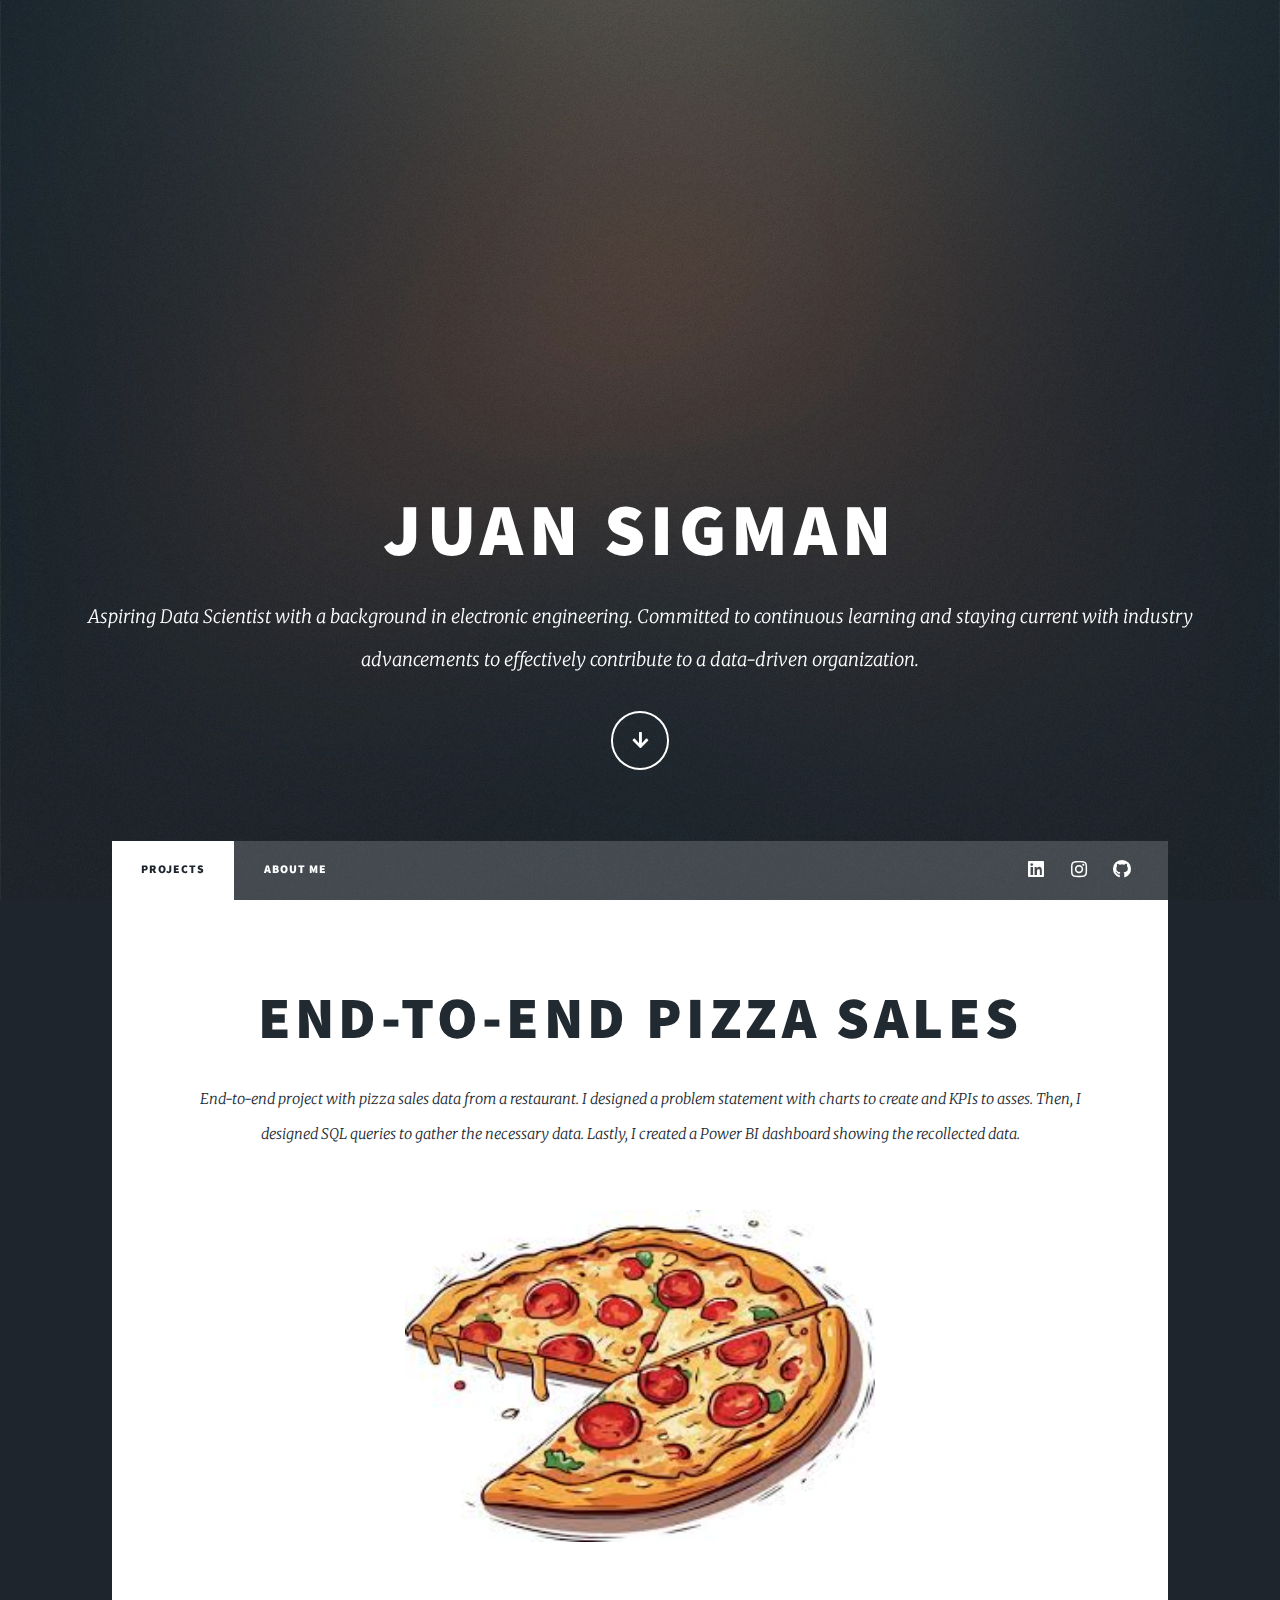
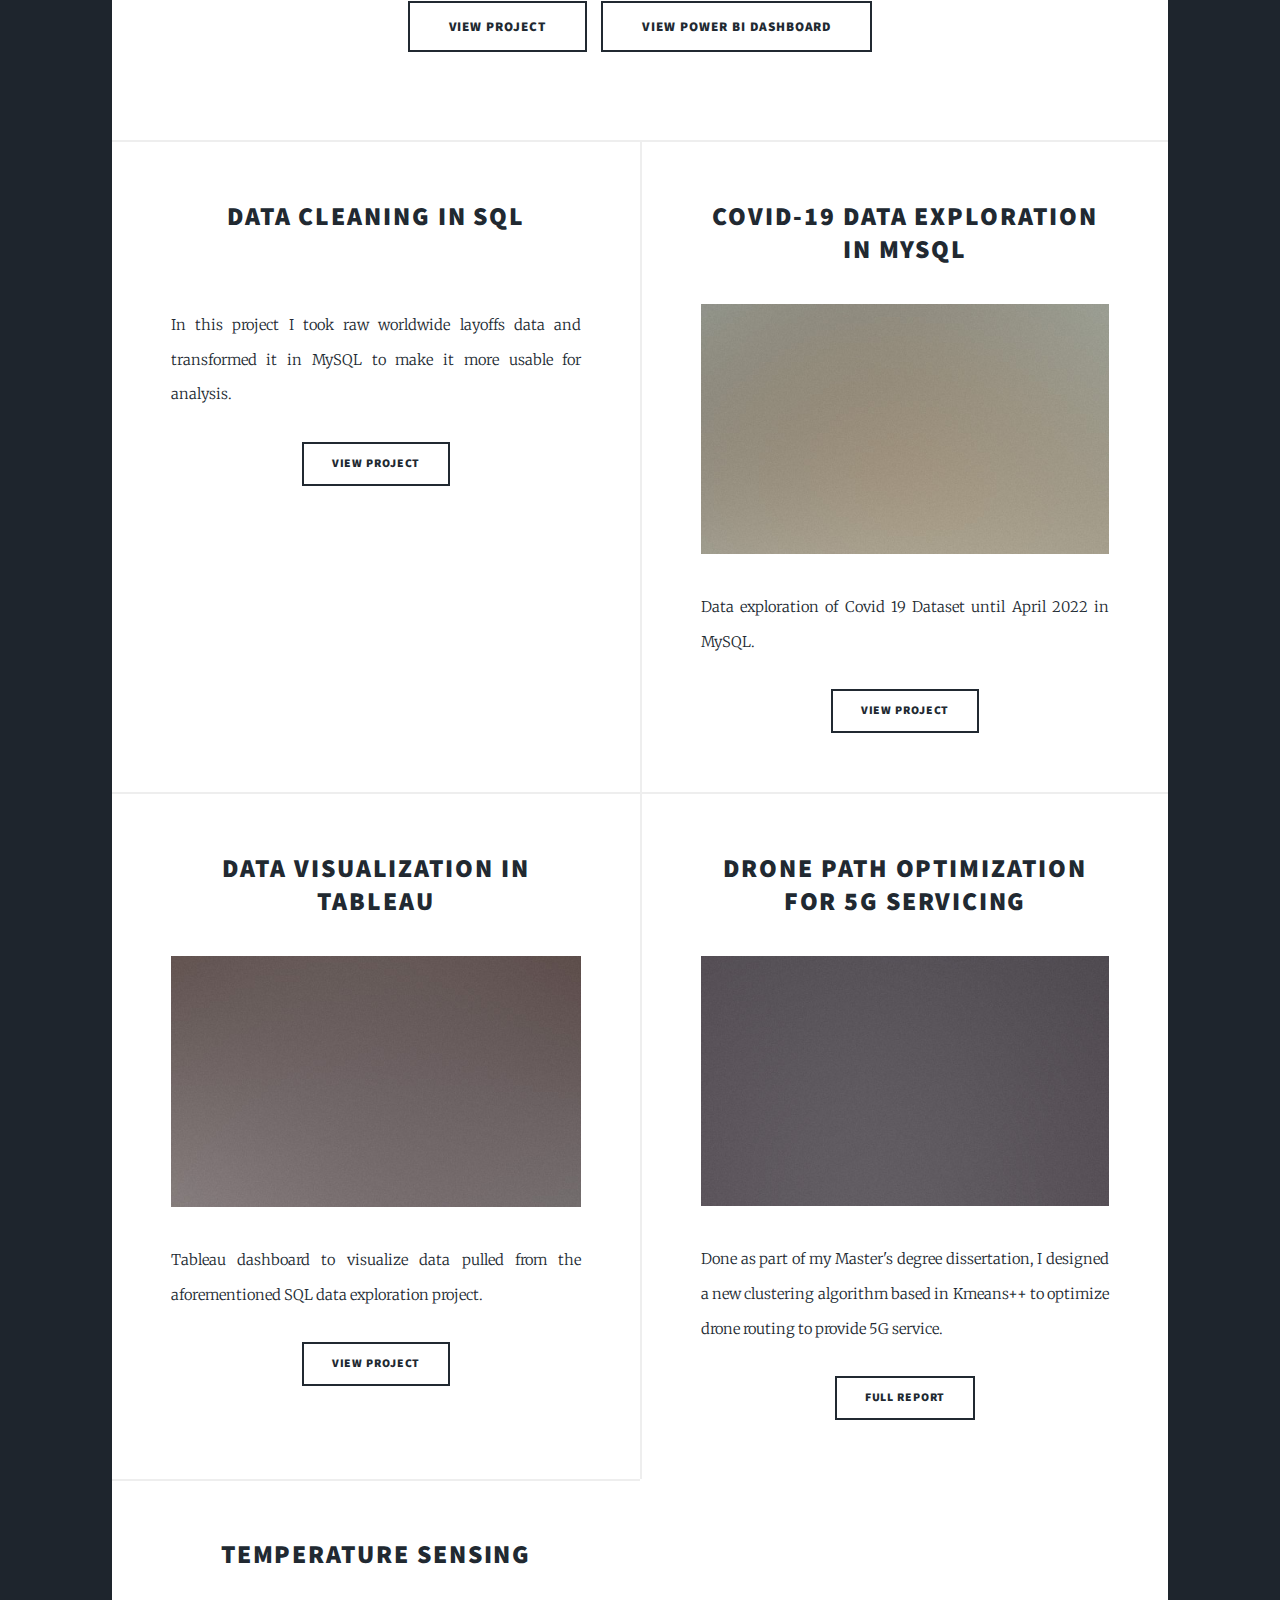
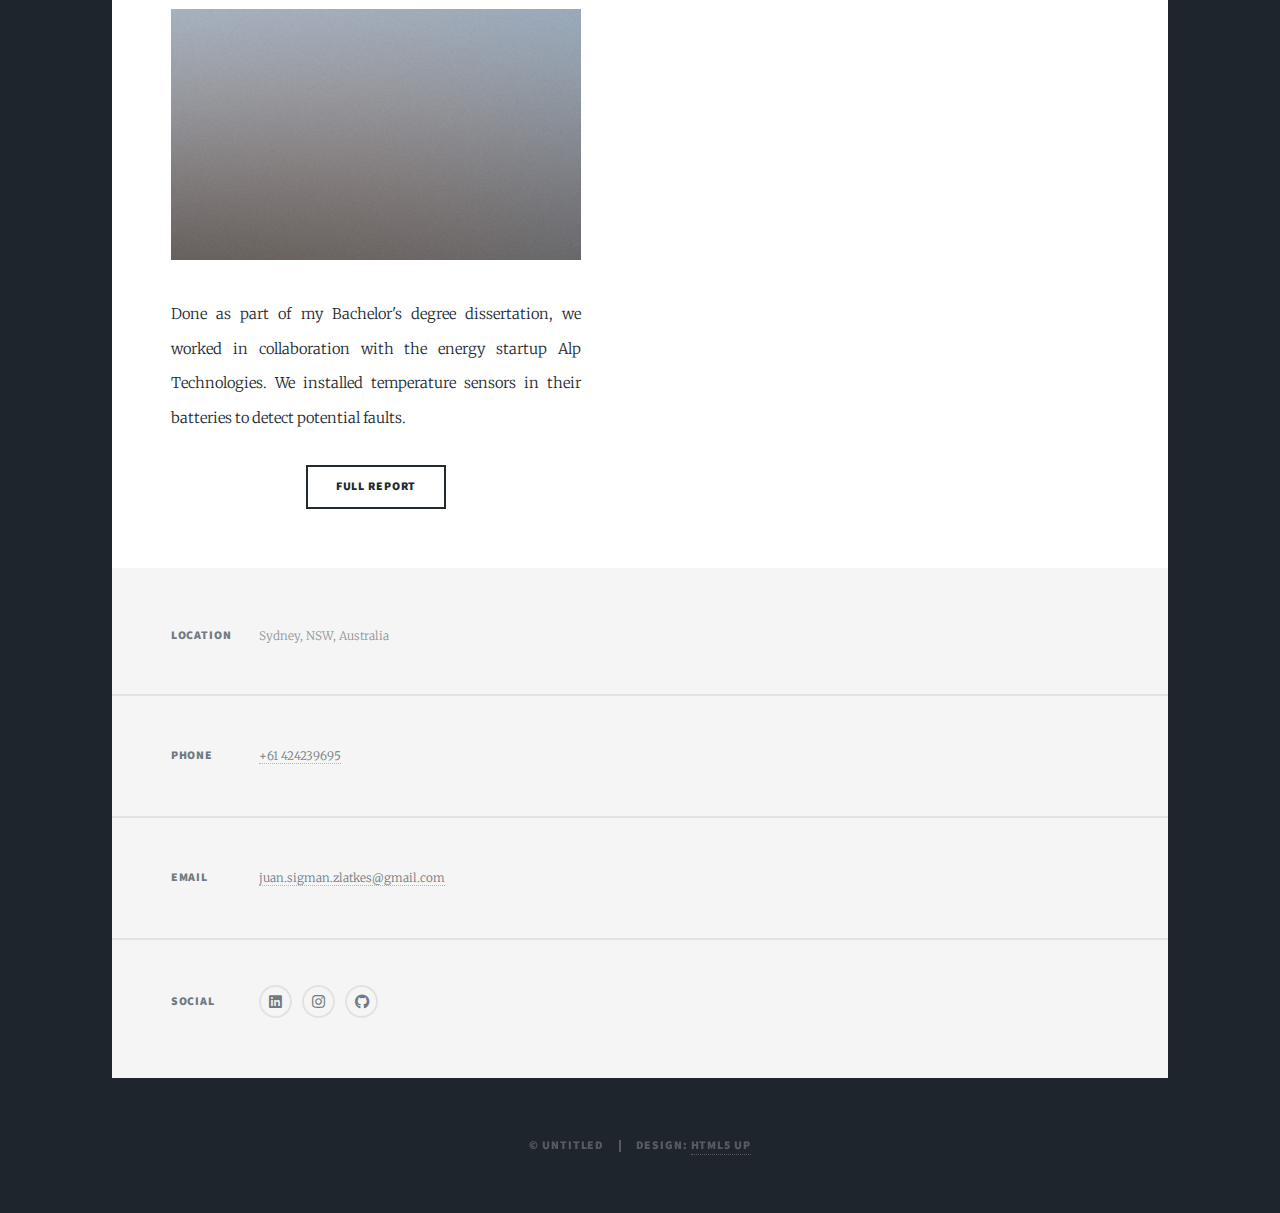
==== commit acf23b02: "Update index.html" ====
--- a/index.html
+++ b/index.html
@@ -38,7 +38,9 @@
 						<ul class="links">
 							<li class="active"><a href="index.html">Projects</a></li>
 							<li><a href="generic.html">About me</a></li>
+							<!--
 							<li><a href="elements.html">Elements Reference</a></li>
+							-->
 							
 						</ul>
 						<ul class="icons">
